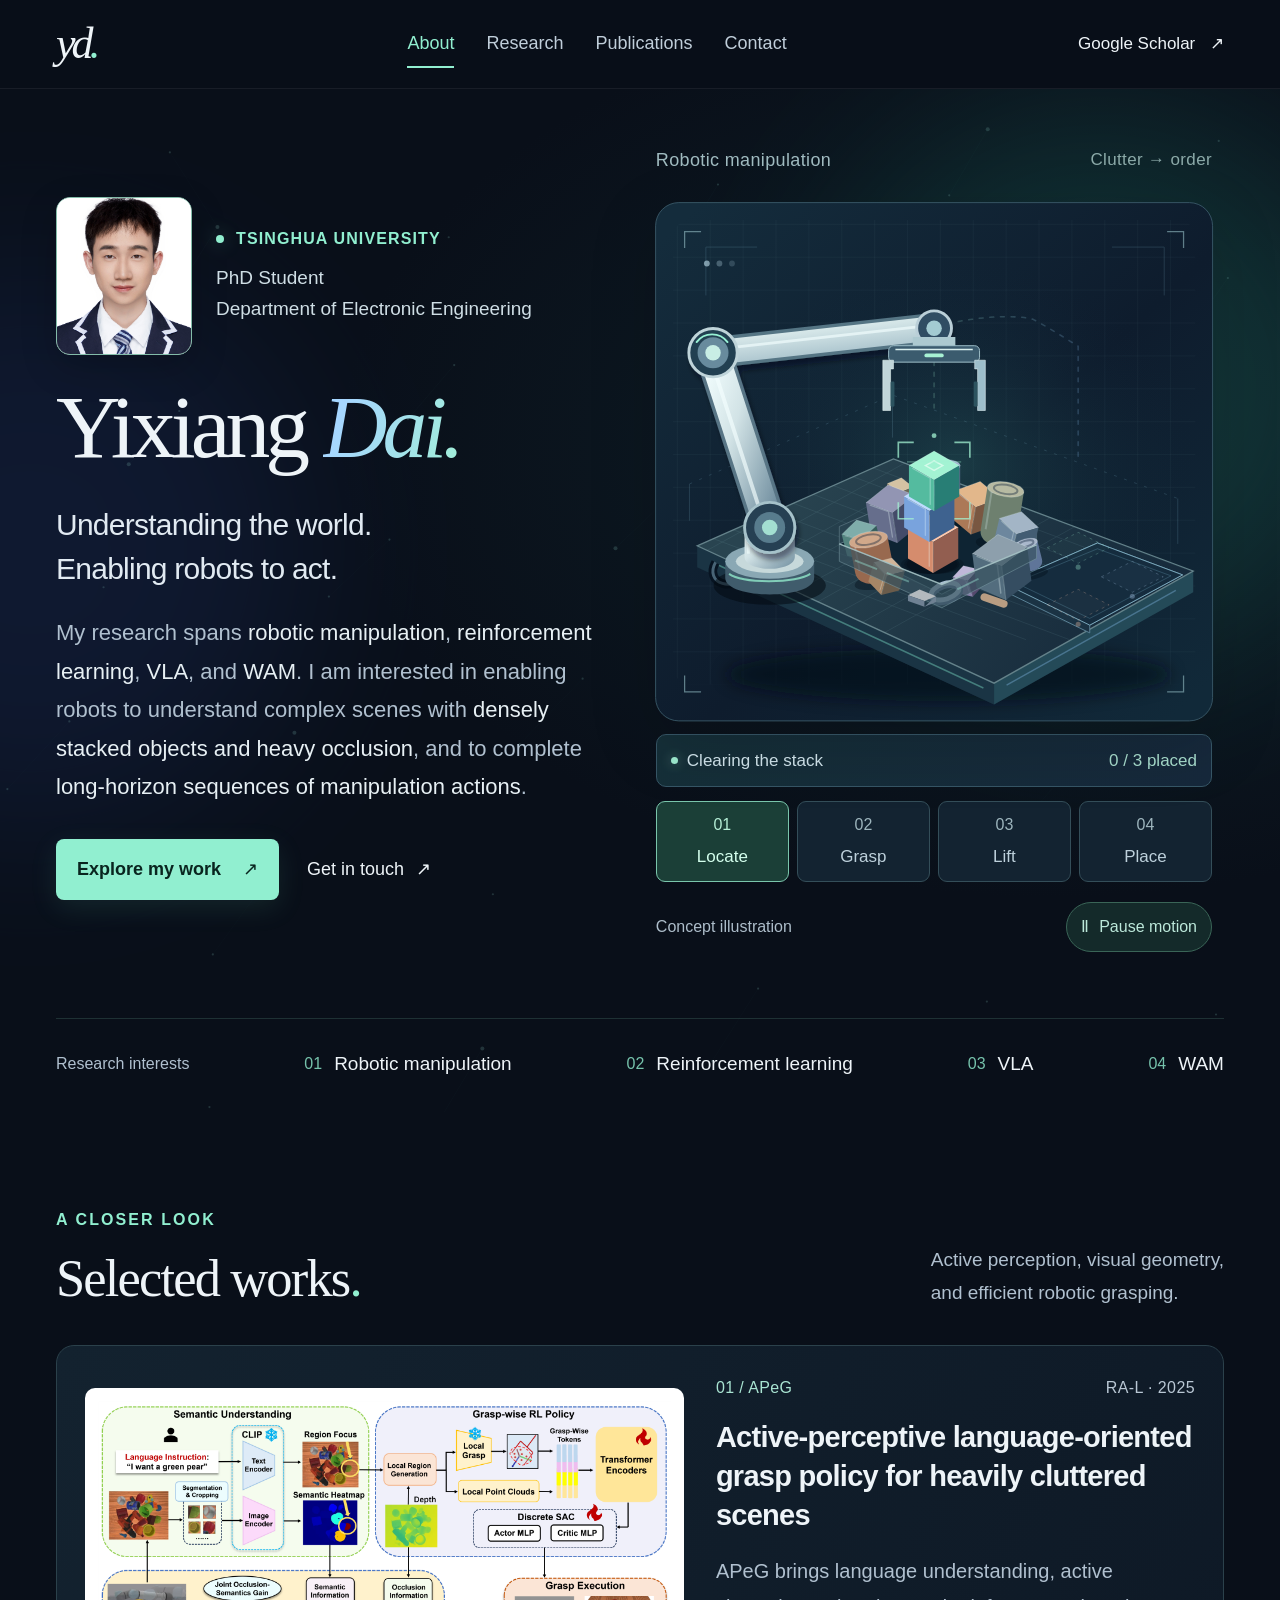
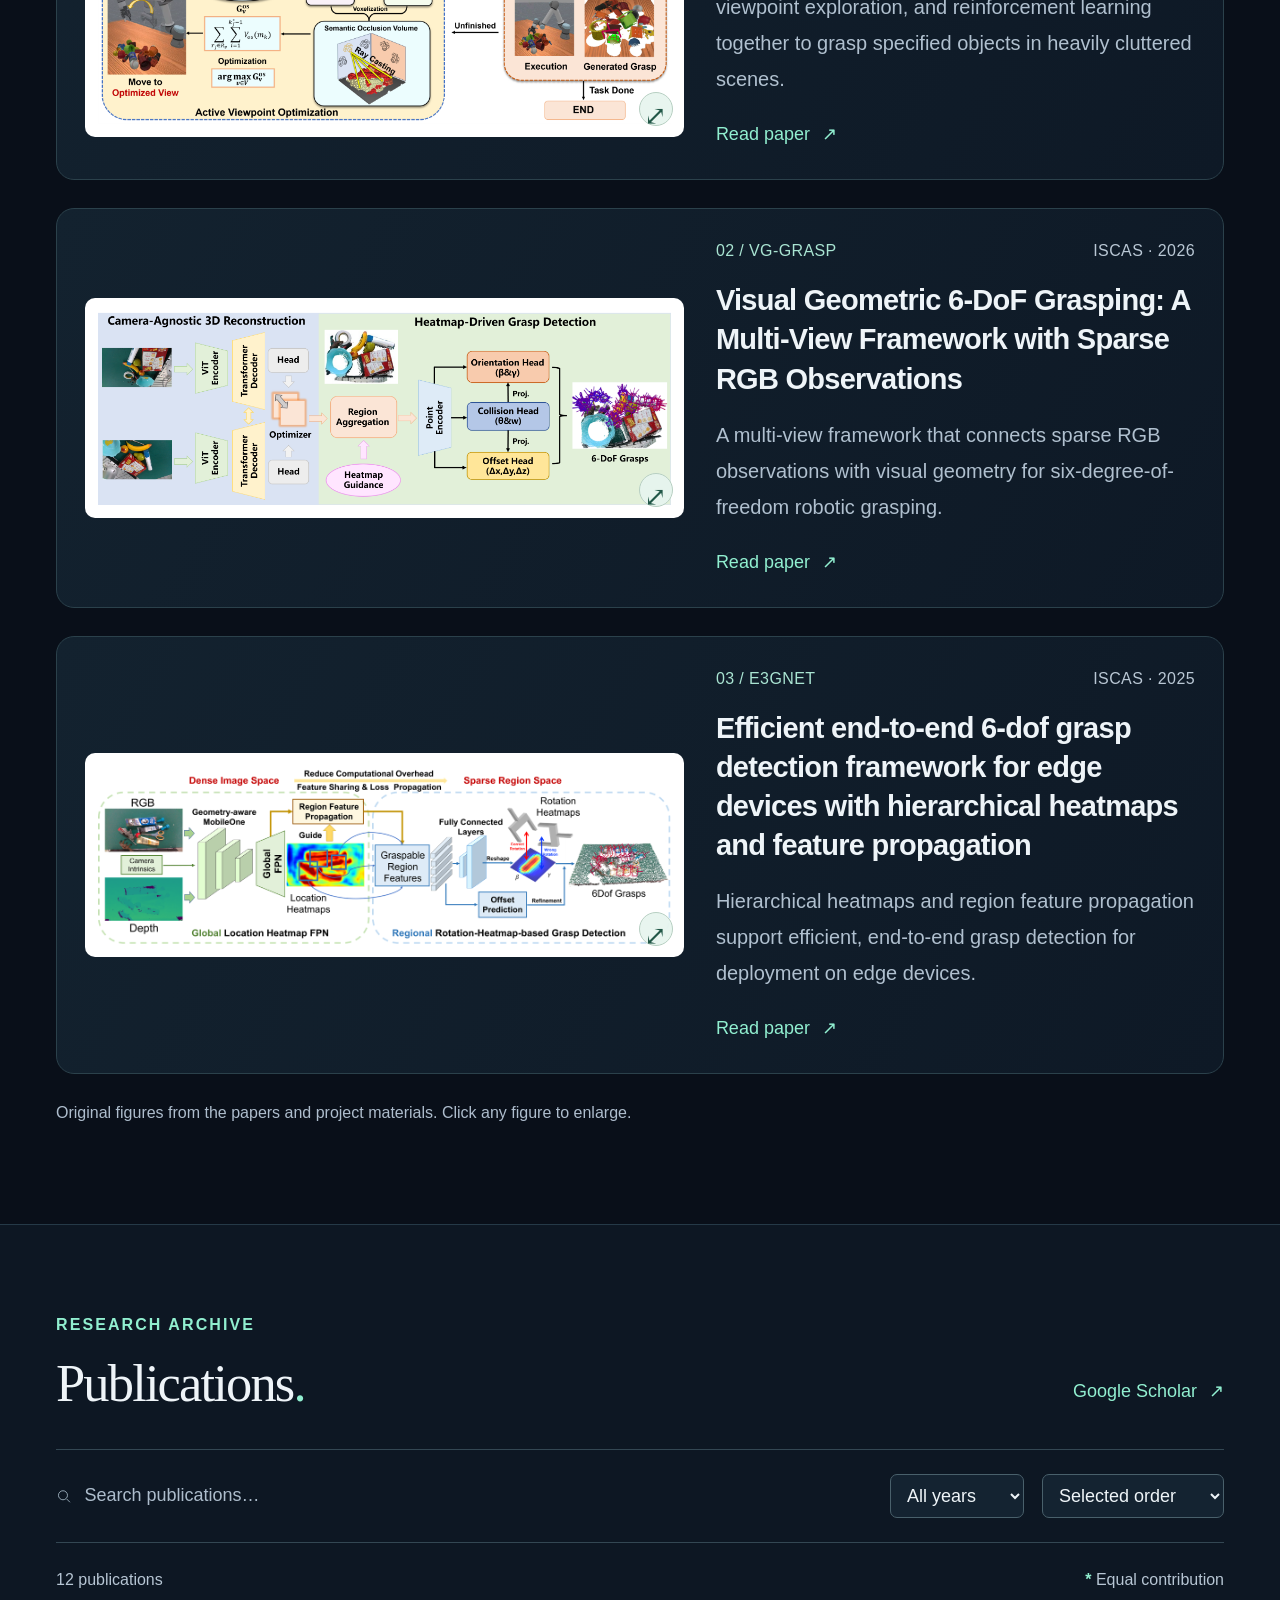
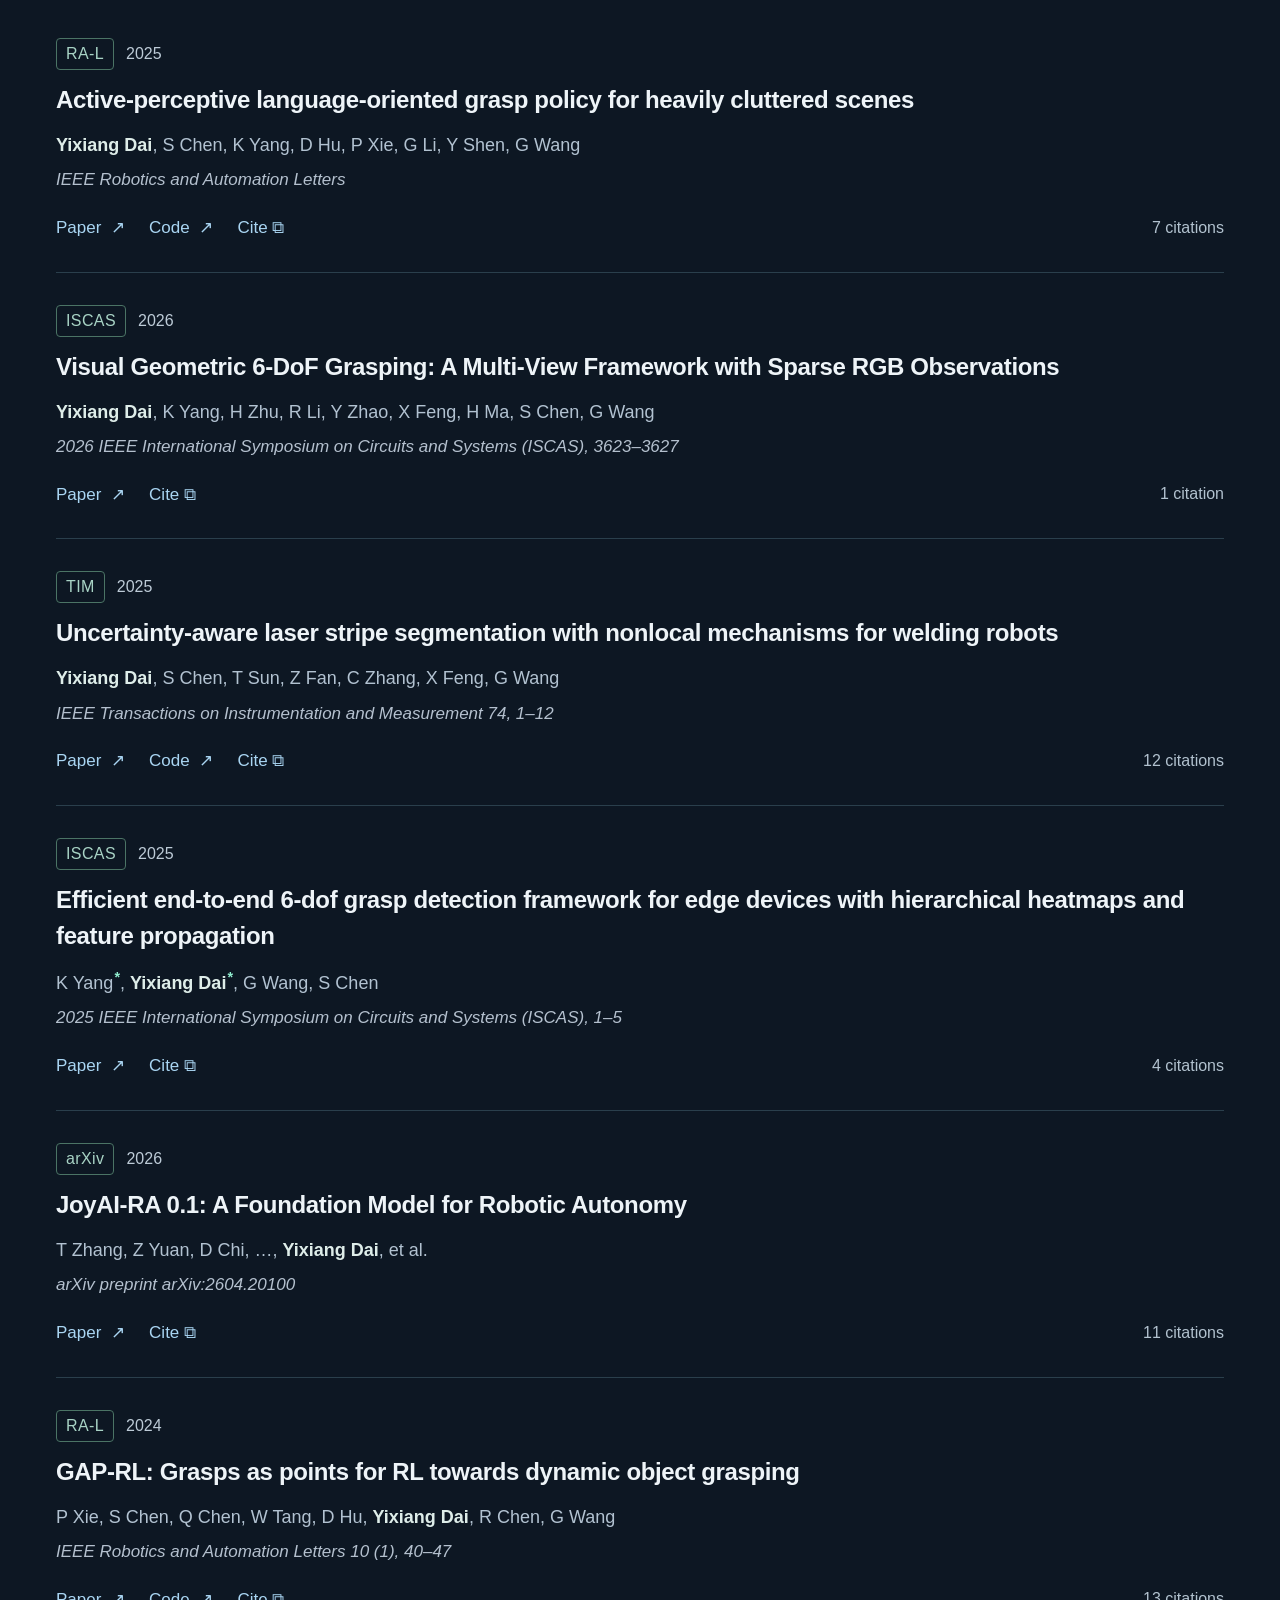
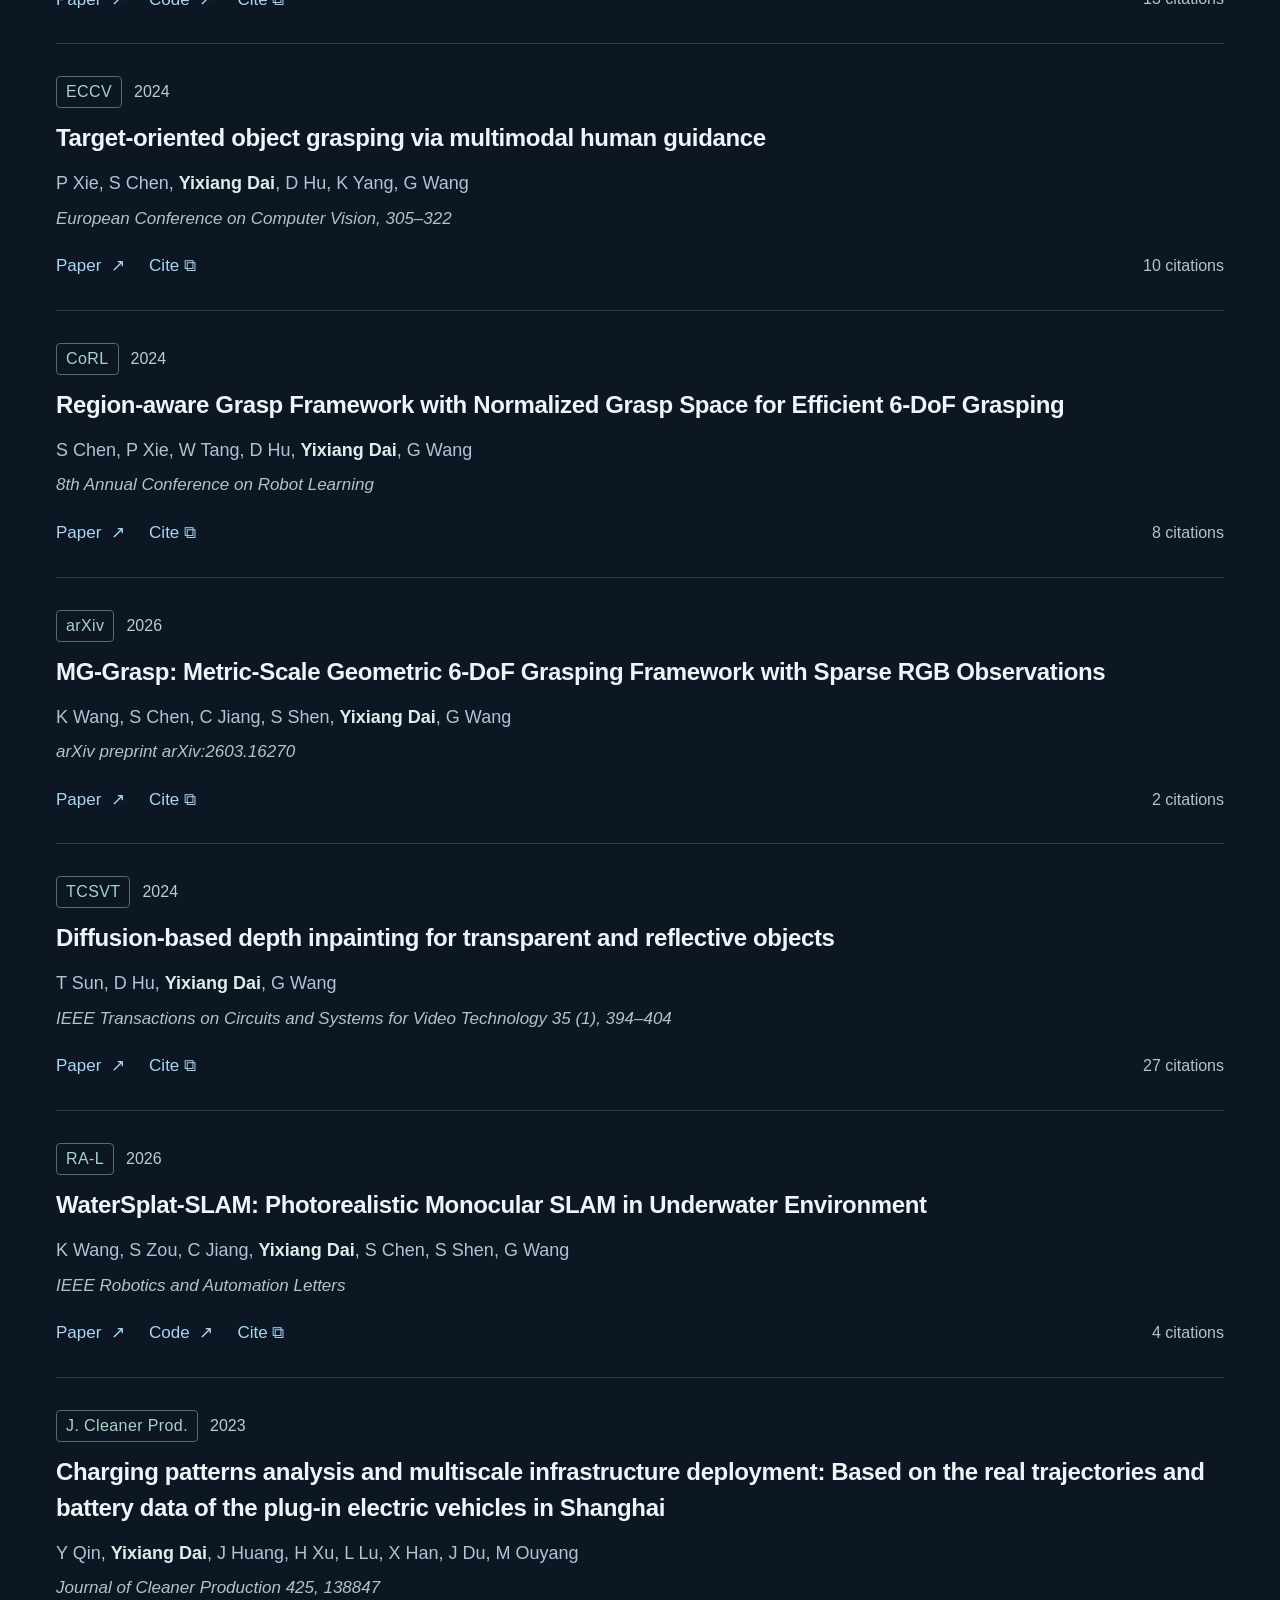
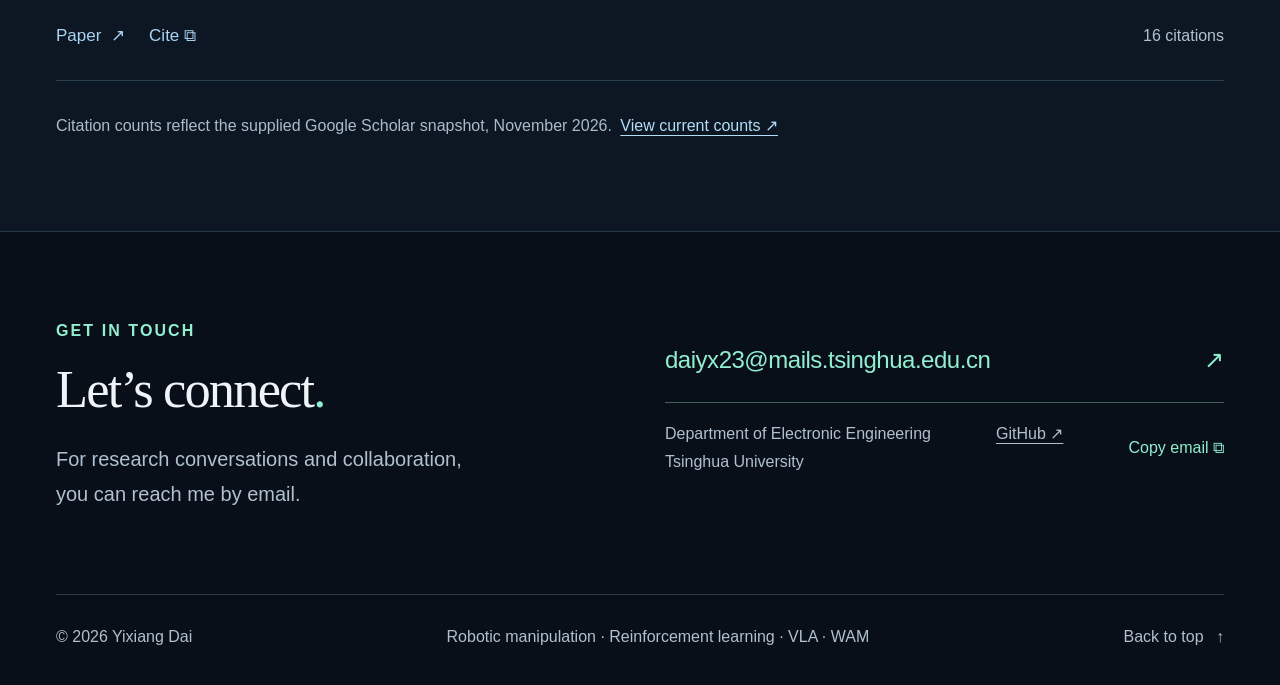
==== docs/index.html @ dc05dc8e "Animate cluttered stack sorting with continuous multi-object pick and place" ====
<!doctype html>
<html lang="en" data-motion="paused">
<head>
<meta charset="utf-8">
<meta name="viewport" content="width=device-width, initial-scale=1">
<meta name="theme-color" content="#090f19">
<title>Yixiang Dai | Tsinghua University | Academic Homepage</title>
<meta name="author" content="Yixiang Dai">
<meta name="robots" content="index,follow,max-image-preview:large">
<meta name="description" content="Yixiang Dai, PhD student in the Department of Electronic Engineering at Tsinghua University. Research in robotic manipulation, reinforcement learning, VLA, and WAM.">
<link rel="canonical" href="https://ryan-dai01.github.io/">
<meta property="og:type" content="website">
<meta property="og:site_name" content="Yixiang Dai">
<meta property="og:title" content="Yixiang Dai — Tsinghua University">
<meta property="og:description" content="Robotic manipulation, reinforcement learning, VLA, and WAM for long-horizon manipulation in cluttered and occluded scenes.">
<meta property="og:url" content="https://ryan-dai01.github.io/">
<meta name="twitter:card" content="summary">
<link rel="icon" href="assets/favicon.svg" type="image/svg+xml">
<link rel="stylesheet" href="styles.css?v=6387955aae05">
<script src="main.js?v=b04df293366e" defer></script>
<script type="application/ld+json">{"@context":"https://schema.org","@graph":[{"@type":"WebSite","@id":"https://ryan-dai01.github.io/#website","url":"https://ryan-dai01.github.io/","name":"Yixiang Dai","alternateName":"Yixiang Dai — Tsinghua University","inLanguage":"en","publisher":{"@id":"https://ryan-dai01.github.io/#person"}},{"@type":"ProfilePage","@id":"https://ryan-dai01.github.io/#profile","url":"https://ryan-dai01.github.io/","name":"Yixiang Dai | Tsinghua University | Academic Homepage","isPartOf":{"@id":"https://ryan-dai01.github.io/#website"},"mainEntity":{"@id":"https://ryan-dai01.github.io/#person"},"inLanguage":"en"},{"@type":"Person","@id":"https://ryan-dai01.github.io/#person","name":"Yixiang Dai","url":"https://ryan-dai01.github.io/","mainEntityOfPage":{"@id":"https://ryan-dai01.github.io/#profile"},"jobTitle":"PhD Student","image":"https://ryan-dai01.github.io/assets/yixiang-dai.jpg","affiliation":{"@type":"Organization","name":"Department of Electronic Engineering","parentOrganization":{"@type":"CollegeOrUniversity","name":"Tsinghua University"}},"email":"mailto:daiyx23@mails.tsinghua.edu.cn","sameAs":["https://scholar.google.com/citations?user=QMw7WTEAAAAJ&hl=en","https://github.com/Ryan-DAI01"],"knowsAbout":["Robotic manipulation","Reinforcement learning","VLA","WAM","Long-horizon manipulation","Cluttered and occluded scenes"]}]}</script>
</head>
<body>
<a class="skip-link" href="#main">Skip to content</a>
<header class="site-header">
  <div class="header-inner wrap">
    <a class="wordmark" href="#about" aria-label="Yixiang Dai, home">yd<span>.</span></a>
    <nav aria-label="Main navigation">
      <a href="#about">About</a>
      <a href="#research">Research</a>
      <a href="#publications">Publications</a>
      <a href="#contact">Contact</a>
    </nav>
    <a class="header-scholar" href="https://scholar.google.com/citations?user=QMw7WTEAAAAJ&amp;hl=en" target="_blank" rel="noopener noreferrer">Google Scholar <span aria-hidden="true">↗</span></a>
  </div>
  <div class="scroll-progress" aria-hidden="true"></div>
</header>
<main id="main">
<div class="hero-shell">
  <canvas id="ambient-network" aria-hidden="true"></canvas>
  <div class="ambient-glow glow-one" aria-hidden="true"></div>
  <div class="ambient-glow glow-two" aria-hidden="true"></div>
  <section id="about" class="hero wrap" aria-labelledby="name">
    <div class="hero-copy">
      <div class="identity-row">
        <div class="portrait"><img src="assets/yixiang-dai.jpg" alt="Portrait of Yixiang Dai" width="3516" height="3516" fetchpriority="high"></div>
        <div class="identity-details">
          <p class="eyebrow"><span class="university-mark" aria-hidden="true">⌁</span> Tsinghua University</p>
          <p class="profile-role">PhD Student<br>Department of Electronic Engineering</p>
        </div>
      </div>
      <h1 id="name">Yixiang <em>Dai.</em></h1>
      <p class="hero-statement">Understanding the world.<br>Enabling robots to act.</p>
      <p class="bio">My research spans <strong>robotic manipulation</strong>, <strong>reinforcement learning</strong>, <strong>VLA</strong>, and <strong>WAM</strong>. I am interested in enabling robots to understand complex scenes with <strong>densely stacked objects and heavy occlusion</strong>, and to complete <strong>long-horizon sequences of manipulation actions</strong>.</p>
      <div class="hero-actions">
        <a class="button primary" href="#publications">Explore my work <span aria-hidden="true">↗</span></a>
        <a class="text-link" href="mailto:daiyx23@mails.tsinghua.edu.cn">Get in touch <span aria-hidden="true">↗</span></a>
      </div>
    </div>
    <figure class="hero-visual">
      <div class="visual-heading"><span>Robotic manipulation</span><span class="figure-index">Clutter → order</span></div>
      <div class="hero-art"><svg xmlns="http://www.w3.org/2000/svg" id="grasp-scene" viewBox="0 0 600 560" fill="none" role="img" aria-labelledby="hero-art-title hero-art-description" data-phase="approach" data-holding="false">
<title id="hero-art-title">Robotic manipulation in a cluttered, stacked scene</title>
<desc id="hero-art-description">A robot sorts three colored blocks from a stack surrounded by boxes, cylinders, and scattered parts. It identifies the top object, closes its fingers, lifts above the clutter, and releases the object into a separate tray. Objects stay where they are placed. The return sequence rebuilds the stack for a seamless loop. Concept illustration.</desc>
<defs>
 <linearGradient id="bench-bg" x1="50" y1="20" x2="540" y2="550" gradientUnits="userSpaceOnUse"><stop stop-color="#142c3c"/><stop offset=".55" stop-color="#0e1c2d"/><stop offset="1" stop-color="#112939"/></linearGradient>
 <radialGradient id="bench-halo"><stop stop-color="#4cb7a4" stop-opacity=".2"/><stop offset="1" stop-color="#0c2238" stop-opacity="0"/></radialGradient>
 <linearGradient id="bench-top" x1="160" y1="280" x2="480" y2="490" gradientUnits="userSpaceOnUse"><stop stop-color="#294450"/><stop offset="1" stop-color="#172b3c"/></linearGradient>
 <linearGradient id="arm-metal" x1="0" y1="0" x2="1" y2="1"><stop stop-color="#f0fcfc"/><stop offset=".4" stop-color="#d2e3e6"/><stop offset="1" stop-color="#708e9f"/></linearGradient>
 <linearGradient id="arm-metal-light" x1="0" y1="0" x2="1" y2="1"><stop stop-color="#ebf8f6"/><stop offset="1" stop-color="#9cb8c4"/></linearGradient>
 <linearGradient id="planned-route"><stop stop-color="#a3f3d3"/><stop offset="1" stop-color="#94caff"/></linearGradient>
 <filter id="bench-shadow" x="-50%" y="-100%" width="200%" height="300%"><feGaussianBlur stdDeviation="8"/></filter>
 <filter id="arm-shadow" x="-50%" y="-50%" width="200%" height="200%"><feDropShadow dx="3" dy="6" stdDeviation="3" flood-color="#020713" flood-opacity=".45"/></filter>
 <filter id="scene-glow" x="-100%" y="-100%" width="300%" height="300%"><feGaussianBlur stdDeviation="3"/></filter>
 <pattern id="workshop-grid" width="34" height="34" patternUnits="userSpaceOnUse"><path d="M34 0H0V34" stroke="#9ac9d5" stroke-opacity=".08"/></pattern>
 <clipPath id="worktop-clip"><path d="M55 367 258 277 568 393 362 509Z"/></clipPath>
 <path id="upper-arm-path" d="M130 348 101 160"/>
 <path id="forearm-path" d="M101 160 300 142"/>
</defs>
<rect x="12" y="12" width="576" height="536" rx="24" fill="url(#bench-bg)" stroke="#375665"/>
<rect x="30" y="30" width="540" height="480" rx="18" fill="url(#workshop-grid)"/>
<ellipse cx="324" cy="284" rx="250" ry="218" fill="url(#bench-halo)"/>
<g stroke="#6e9eb4" opacity=".23"><path d="M47 303 257 211 552 318" stroke-dasharray="3 8"/><path d="M257 211v44M47 303v38M552 318v47"/><path d="M64 108V58h53M484 58h54v50"/></g>
<g fill="#b4d4e2" opacity=".65"><circle cx="65" cy="75" r="3"/><circle cx="78" cy="75" r="3" opacity=".5"/><circle cx="91" cy="75" r="3" opacity=".3"/></g>
<!-- Perspective workbench and a separate receiving tray. -->
<ellipse cx="315" cy="500" rx="230" ry="28" fill="#020913" opacity=".6" filter="url(#bench-shadow)"/>
<path d="M55 367 362 482 568 393v22L362 531 55 389Z" fill="#122534"/>
<path d="M55 367 362 509v22L55 389Z" fill="#1a3444"/>
<path d="M362 509 568 393v22L362 531Z" fill="#244a58"/>
<path d="M55 367 258 277 568 393 362 509Z" fill="url(#bench-top)" stroke="#64828a" stroke-width="1.3"/>
<g clip-path="url(#worktop-clip)" stroke="#a4d4da" stroke-width=".7" opacity=".13">
 <path d="M-140 280l490 184"/><path d="M-95 280l490 184"/><path d="M-50 280l490 184"/><path d="M-5 280l490 184"/><path d="M40 280l490 184"/><path d="M85 280l490 184"/><path d="M130 280l490 184"/><path d="M175 280l490 184"/><path d="M220 280l490 184"/><path d="M265 280l490 184"/><path d="M310 280l490 184"/><path d="M355 280l490 184"/>
 <path d="M80 270  -360 515"/><path d="M122 270  -318 515"/><path d="M164 270  -276 515"/><path d="M206 270  -234 515"/><path d="M248 270  -192 515"/><path d="M290 270  -150 515"/><path d="M332 270  -108 515"/><path d="M374 270  -66 515"/><path d="M416 270  -24 515"/><path d="M458 270  18 515"/><path d="M500 270  60 515"/><path d="M542 270  102 515"/><path d="M584 270  144 515"/>
</g>
<path d="m75 386 276 128" stroke="#82ebcf" stroke-width="1.5" opacity=".4"/>
<path d="m375 511 175-98" stroke="#7fb4e1" stroke-width="1.5" opacity=".4"/>
<!-- Low-sided bin makes the depth and partial occlusion of the pile visible. -->
<path d="m202 365 96-42 108 43-98 51Z" fill="#0e2433" stroke="#52767d"/>
<path d="M202 365v-18l96-42 108 43v18l-108-43Z" fill="#294350" stroke="#6a8590" stroke-opacity=".6"/>
<path d="m210 357 88-39 98 38" stroke="#a6e7db" stroke-opacity=".4"/>
<path d="M373 406 469 364 557 397 461 449v8l-88-43Z" fill="#1b3344" stroke="#5c8398"/>
<path d="m373 406 96-42 88 33-96 52Z" fill="#152c3e" stroke="#7ca9bd"/>
<path d="m384 405 85-35 76 28-84 44Z" stroke="#7dbad4" stroke-opacity=".25"/>
<g id="slot-mint" class="placement-slot"><path d="m417 369 32-16 32 16-32 16Z" fill="#a3f3d3" fill-opacity=".045" stroke="#a3f3d3" stroke-opacity=".4" stroke-dasharray="3 4"/><circle cx="449" cy="389" r="2.6" fill="#a3f3d3" opacity=".55"/></g>
<g id="slot-blue" class="placement-slot"><path d="m473 399 32-16 32 16-32 16Z" fill="#bddbff" fill-opacity=".045" stroke="#bddbff" stroke-opacity=".4" stroke-dasharray="3 4"/><circle cx="505" cy="419" r="2.6" fill="#bddbff" opacity=".55"/></g>
<g id="slot-coral" class="placement-slot"><path d="m417 428 32-16 32 16-32 16Z" fill="#ffc9ad" fill-opacity=".045" stroke="#ffc9ad" stroke-opacity=".4" stroke-dasharray="3 4"/><circle cx="449" cy="448" r="2.6" fill="#ffc9ad" opacity=".55"/></g>
<g id="object-shadows"><ellipse id="shadow-mint" cx="300" cy="386" rx="27" ry="10" fill="#020a13" opacity=".3"/>
<ellipse id="shadow-blue" cx="295" cy="386" rx="27" ry="10" fill="#020a13" opacity=".3"/>
<ellipse id="shadow-coral" cx="299" cy="386" rx="27" ry="10" fill="#020a13" opacity=".3"/></g>
<ellipse id="placement-ripple" cx="449" cy="374" rx="29" ry="12" stroke="#b9f6dd" stroke-width="2" opacity="0"/>
<!-- Robot base and cabling. -->
<path d="M116 391C91 419 62 405 74 384" stroke="#071422" stroke-width="9"/><path d="M116 391C91 419 62 405 74 384" stroke="#486476" stroke-width="3"/>
<ellipse cx="130" cy="408" rx="58" ry="20" fill="#020a12" opacity=".55"/>
<path d="M84 383v17c0 23 92 23 92 0v-17Z" fill="#405c6c"/>
<ellipse cx="130" cy="383" rx="46" ry="18" fill="#8aa8b4"/>
<ellipse cx="130" cy="383" rx="35" ry="12" fill="#c7d9db"/>
<path d="M104 347v31c0 17 52 17 52 0v-31Z" fill="url(#arm-metal)"/>
<ellipse cx="130" cy="347" rx="26" ry="12" fill="#dfece9"/>
<path d="M108 358v17" stroke="#f1ffff" stroke-width="3" opacity=".7"/>
<path d="M88 396c14 10 68 10 84 0" stroke="#92eacb" stroke-width="2" opacity=".8"/>
<!-- Objects are depth sorted; a held object rises above its occluders. -->
<g id="scene-objects">
<g id="clutter-box-0" data-depth="366" transform="translate(257 333) rotate(-9) scale(0.98)"><path d="m-26-15 26-15 26 15-26 15Z" fill="#9295b3" stroke="#eefcff" stroke-opacity=".3" stroke-width=".7"/><path d="m-26-15 26 15v32l-26-15Z" fill="#666e8c"/><path d="M0 0 26-15v32L0 32Z" fill="#444b69"/><path d="M-22-12-4-2V25" stroke="#efffff" stroke-opacity=".3" stroke-width="1.4" stroke-linecap="round"/><path d="M0 0v32" stroke="#e1f5f3" stroke-opacity=".25"/></g>
<g id="clutter-box-1" data-depth="361" transform="translate(343 327) rotate(10) scale(0.9)"><path d="m-26-15 26-15 26 15-26 15Z" fill="#e2b78b" stroke="#eefcff" stroke-opacity=".3" stroke-width=".7"/><path d="m-26-15 26 15v32l-26-15Z" fill="#ac7957"/><path d="M0 0 26-15v32L0 32Z" fill="#795741"/><path d="M-22-12-4-2V25" stroke="#efffff" stroke-opacity=".3" stroke-width="1.4" stroke-linecap="round"/><path d="M0 0v32" stroke="#e1f5f3" stroke-opacity=".25"/></g>
<g id="clutter-box-2" data-depth="381" transform="translate(385 355) rotate(13) scale(0.8)"><path d="m-26-15 26-15 26 15-26 15Z" fill="#a3b5c6" stroke="#eefcff" stroke-opacity=".3" stroke-width=".7"/><path d="m-26-15 26 15v32l-26-15Z" fill="#6d879e"/><path d="M0 0 26-15v32L0 32Z" fill="#435d73"/><path d="M-22-12-4-2V25" stroke="#efffff" stroke-opacity=".3" stroke-width="1.4" stroke-linecap="round"/><path d="M0 0v32" stroke="#e1f5f3" stroke-opacity=".25"/></g>
<g id="clutter-box-3" data-depth="385" transform="translate(225 361) rotate(-14) scale(0.71)"><path d="m-26-15 26-15 26 15-26 15Z" fill="#7fadaa" stroke="#eefcff" stroke-opacity=".3" stroke-width=".7"/><path d="m-26-15 26 15v32l-26-15Z" fill="#53847f"/><path d="M0 0 26-15v32L0 32Z" fill="#355d5b"/><path d="M-22-12-4-2V25" stroke="#efffff" stroke-opacity=".3" stroke-width="1.4" stroke-linecap="round"/><path d="M0 0v32" stroke="#e1f5f3" stroke-opacity=".25"/></g>
<g id="clutter-box-4" data-depth="423" transform="translate(370 388) rotate(-7) scale(1.1)"><path d="m-26-15 26-15 26 15-26 15Z" fill="#8d9fac" stroke="#eefcff" stroke-opacity=".3" stroke-width=".7"/><path d="m-26-15 26 15v32l-26-15Z" fill="#536d7e"/><path d="M0 0 26-15v32L0 32Z" fill="#354d61"/><path d="M-22-12-4-2V25" stroke="#efffff" stroke-opacity=".3" stroke-width="1.4" stroke-linecap="round"/><path d="M0 0v32" stroke="#e1f5f3" stroke-opacity=".25"/></g>
<g id="clutter-box-5" data-depth="420" transform="translate(251 398) rotate(16) scale(0.64)"><path d="m-26-15 26-15 26 15-26 15Z" fill="#d1b599" stroke="#eefcff" stroke-opacity=".3" stroke-width=".7"/><path d="m-26-15 26 15v32l-26-15Z" fill="#a68666"/><path d="M0 0 26-15v32L0 32Z" fill="#6a5c4b"/><path d="M-22-12-4-2V25" stroke="#efffff" stroke-opacity=".3" stroke-width="1.4" stroke-linecap="round"/><path d="M0 0v32" stroke="#e1f5f3" stroke-opacity=".25"/></g>
<g id="clutter-box-6" data-depth="422" transform="translate(335 403) rotate(-17) scale(0.54)"><path d="m-26-15 26-15 26 15-26 15Z" fill="#c0b8d9" stroke="#eefcff" stroke-opacity=".3" stroke-width=".7"/><path d="m-26-15 26 15v32l-26-15Z" fill="#867ca7"/><path d="M0 0 26-15v32L0 32Z" fill="#55496e"/><path d="M-22-12-4-2V25" stroke="#efffff" stroke-opacity=".3" stroke-width="1.4" stroke-linecap="round"/><path d="M0 0v32" stroke="#e1f5f3" stroke-opacity=".25"/></g>
<g id="clutter-box-7" data-depth="344" transform="translate(264 312) rotate(8) scale(0.52)"><path d="m-26-15 26-15 26 15-26 15Z" fill="#d4c2a3" stroke="#eefcff" stroke-opacity=".3" stroke-width=".7"/><path d="m-26-15 26 15v32l-26-15Z" fill="#9c8a6c"/><path d="M0 0 26-15v32L0 32Z" fill="#6a6656"/><path d="M-22-12-4-2V25" stroke="#efffff" stroke-opacity=".3" stroke-width="1.4" stroke-linecap="round"/><path d="M0 0v32" stroke="#e1f5f3" stroke-opacity=".25"/></g>
<g id="clutter-can-back" data-depth="345" transform="translate(311 332) rotate(0)"><ellipse cy="13" rx="19" ry="6.4" fill="#030e18" opacity=".4"/><path d="M-16 -48v48c0 16 32 16 32 0v-48Z" fill="#576987"/><ellipse cy="-48" rx="16" ry="6.4" fill="#9faecc" stroke="#e4f3ff" stroke-opacity=".2"/><ellipse cy="-48" rx="10.4" ry="4" fill="none" stroke="#0d2139" stroke-opacity=".4" stroke-width="2"/><path d="M-11 -43v42" stroke="#eafcff" stroke-opacity=".23" stroke-width="2"/></g>
<g id="clutter-can-left" data-depth="408" transform="translate(238 391) rotate(-11)"><ellipse cy="13" rx="23" ry="8" fill="#030e18" opacity=".4"/><path d="M-20 -31v31c0 20 40 20 40 0v-31Z" fill="#98694f"/><ellipse cy="-31" rx="20" ry="8" fill="#d1a88a" stroke="#e4f3ff" stroke-opacity=".2"/><ellipse cy="-31" rx="13" ry="5" fill="none" stroke="#0d2139" stroke-opacity=".4" stroke-width="2"/><path d="M-15 -26v25" stroke="#eafcff" stroke-opacity=".23" stroke-width="2"/></g>
<g id="clutter-can-right" data-depth="366" transform="translate(367 353) rotate(9)"><ellipse cy="13" rx="22" ry="7.6000000000000005" fill="#030e18" opacity=".4"/><path d="M-19 -45v45c0 19 38 19 38 0v-45Z" fill="#6e806f"/><ellipse cy="-45" rx="19" ry="7.6000000000000005" fill="#b7baa2" stroke="#e4f3ff" stroke-opacity=".2"/><ellipse cy="-45" rx="12.35" ry="4.75" fill="none" stroke="#0d2139" stroke-opacity=".4" stroke-width="2"/><path d="M-14 -40v39" stroke="#eafcff" stroke-opacity=".23" stroke-width="2"/></g>
<g id="clutter-can-small" data-depth="396" transform="translate(400 384) rotate(-14)"><ellipse cy="13" rx="15" ry="4.800000000000001" fill="#030e18" opacity=".4"/><path d="M-12 -20v20c0 12 24 12 24 0v-20Z" fill="#5f7599"/><ellipse cy="-20" rx="12" ry="4.800000000000001" fill="#a9b7cb" stroke="#e4f3ff" stroke-opacity=".2"/><ellipse cy="-20" rx="7.800000000000001" ry="3" fill="none" stroke="#0d2139" stroke-opacity=".4" stroke-width="2"/><path d="M-7 -15v14" stroke="#eafcff" stroke-opacity=".23" stroke-width="2"/></g>
<g id="clutter-ring" data-depth="430" transform="translate(312 416) rotate(-18)"><ellipse rx="15" ry="8" stroke="#566e8a" stroke-width="7"/><ellipse cy="-2" rx="15" ry="8" stroke="#a9bfd1" stroke-width="5"/></g>
<g id="clutter-parts" data-depth="438"><path d="m273 418 17 6 12-5-17-7Z" fill="#b3b9bd"/><path d="m273 418v6l17 6v-6m0 6 12-5v-6" fill="#6f8193"/><path d="m352 420 20 7" stroke="#b99d82" stroke-width="8" stroke-linecap="round"/></g>
<g id="object-mint" class="movable-object" data-source-x="300" data-source-y="299" data-place-x="449" data-place-y="351" data-color="#a3f3d3" data-depth="399" transform="translate(300 299)"><path d="m-26-15 26-15 26 15-26 15Z" fill="#a3f3d3" stroke="#eefcff" stroke-opacity=".3" stroke-width=".7"/><path d="m-26-15 26 15v32l-26-15Z" fill="#54bb9f"/><path d="M0 0 26-15v32L0 32Z" fill="#287e75"/><path d="M-22-12-4-2V25" stroke="#efffff" stroke-opacity=".3" stroke-width="1.4" stroke-linecap="round"/><path d="M0 0v32" stroke="#e1f5f3" stroke-opacity=".25"/><path d="m-9-15 9-5 9 5-9 5Z" fill="none" stroke="#f0fff8" stroke-opacity=".65" stroke-width="1.5"/></g>
<g id="object-blue" class="movable-object" data-source-x="295" data-source-y="331" data-place-x="505" data-place-y="381" data-color="#bddbff" data-depth="398" transform="translate(295 331)"><path d="m-26-15 26-15 26 15-26 15Z" fill="#bddbff" stroke="#eefcff" stroke-opacity=".3" stroke-width=".7"/><path d="m-26-15 26 15v32l-26-15Z" fill="#79a3dd"/><path d="M0 0 26-15v32L0 32Z" fill="#3e628f"/><path d="M-22-12-4-2V25" stroke="#efffff" stroke-opacity=".3" stroke-width="1.4" stroke-linecap="round"/><path d="M0 0v32" stroke="#e1f5f3" stroke-opacity=".25"/><path d="m-9-15 9-5 9 5-9 5Z" fill="none" stroke="#f0fff8" stroke-opacity=".65" stroke-width="1.5"/></g>
<g id="object-coral" class="movable-object" data-source-x="299" data-source-y="363" data-place-x="449" data-place-y="410" data-color="#ffc9ad" data-depth="397" transform="translate(299 363)"><path d="m-26-15 26-15 26 15-26 15Z" fill="#ffc9ad" stroke="#eefcff" stroke-opacity=".3" stroke-width=".7"/><path d="m-26-15 26 15v32l-26-15Z" fill="#d58c6d"/><path d="M0 0 26-15v32L0 32Z" fill="#925e50"/><path d="M-22-12-4-2V25" stroke="#efffff" stroke-opacity=".3" stroke-width="1.4" stroke-linecap="round"/><path d="M0 0v32" stroke="#e1f5f3" stroke-opacity=".25"/><path d="m-9-15 9-5 9 5-9 5Z" fill="none" stroke="#f0fff8" stroke-opacity=".65" stroke-width="1.5"/></g>
<g id="bin-front" data-depth="435"><path d="m202 365 106 42 98-41v14l-98 51-106-48Z" fill="#37515f" fill-opacity=".68" stroke="#7a9aa2" stroke-opacity=".55"/><path d="m202 365 106 42 98-41" stroke="#acc9ca" stroke-opacity=".8" stroke-width="1.5"/><path d="m218 382 23 9m10 4 23 9m50 8 22-11" stroke="#93dbcd" stroke-opacity=".45" stroke-width="2"/></g>
</g>
<!-- Planning and target cues use the same clock as the physical motion. -->
<path id="transfer-path" d="M300 229V140H449V281" stroke="url(#planned-route)" stroke-width="1.6" stroke-dasharray="4 7" opacity=".35"/>
<g id="target-frame" transform="translate(300 299)" stroke="#b8ffe2" stroke-width="1.7">
 <path d="M-37-23v-16h16M21-39h16v16M37 23v17H21M-21 40h-16V23"/>
 <path id="target-scan" d="M-28 0H28" stroke-width="1" opacity=".8"/>
 <circle cx="0" cy="-46" r="2.5" fill="#b8ffe2" stroke="none"/>
</g>
<g id="robot-links" stroke-linecap="round" stroke-linejoin="round" filter="url(#arm-shadow)">
 <use href="#upper-arm-path" stroke="#587485" stroke-width="38"/>
 <use href="#upper-arm-path" stroke="url(#arm-metal)" stroke-width="31"/>
 <use href="#upper-arm-path" stroke="#f4ffff" stroke-opacity=".65" stroke-width="4" transform="translate(-5 -2)"/>
 <circle cx="130" cy="348" r="26" fill="#263f52" stroke="#a6c2ca" stroke-width="3"/>
 <circle cx="130" cy="348" r="16" fill="#597b8d"/>
 <circle cx="130" cy="348" r="8" fill="#a3dfd1"/>
 <use href="#forearm-path" stroke="#547484" stroke-width="32"/>
 <use href="#forearm-path" stroke="url(#arm-metal-light)" stroke-width="25"/>
 <use href="#forearm-path" stroke="#f3ffff" stroke-opacity=".65" stroke-width="3" transform="translate(-3 -3)"/>
 <g id="robot-elbow" transform="translate(101 160)"><circle r="25" fill="#233f51" stroke="#bfd4d9" stroke-width="3"/><circle r="16" fill="#678b9d"/><circle r="8" fill="#c8eee5"/><path d="M-17-11a20 20 0 0 1 32 0" stroke="#97f1d4" stroke-width="2"/></g>
</g>
<g id="robot-gripper" transform="translate(300 142)">
 <circle r="18" fill="#304d63" stroke="#bacfd8" stroke-width="3"/>
 <circle r="8" fill="#a3cbd2"/>
 <path d="M-22 9h44v16h-44Z" fill="#acc9d0"/>
 <rect x="-47" y="18" width="94" height="17" rx="5" fill="#3b5b6e" stroke="#a0c0cb"/>
 <path d="M-40 22h80" stroke="#d8eeed" stroke-width="1.6"/>
 <rect x="-10" y="26" width="20" height="4" rx="2" fill="#a7f1d3"/>
 <g id="left-jaw" transform="translate(-45 0)"><path d="M-8 33H3v9H0v43H-8Z" fill="#c1d5d9" stroke="#e5f4f3" stroke-width=".6"/><rect x="0" y="55" width="4" height="26" rx="1.3" fill="#2c535f"/></g>
 <g id="right-jaw" transform="translate(45 0)"><path d="M-3 33H8v52H0V42H-3Z" fill="#9dbecb" stroke="#e2f1f4" stroke-width=".6"/><rect x="-4" y="55" width="4" height="26" rx="1.3" fill="#2c535f"/></g>
</g>
<path d="M42 501v17h17m482 0h17v-17M42 59V42h17m482 0h17v17" stroke="#8ab2ba" stroke-width="1.3" opacity=".65"/>
</svg>
</div>
      <div class="scene-status"><span class="scene-task" id="scene-task">Clearing the stack</span><span id="placed-count" data-count="0">0 / 3 placed</span></div>
      <ol class="grasp-steps" aria-label="Pick-and-place sequence">
        <li data-step="approach"><span>01</span> Locate</li>
        <li data-step="grasp"><span>02</span> Grasp</li>
        <li data-step="lift"><span>03</span> Lift</li>
        <li data-step="place"><span>04</span> Place</li>
      </ol>
      <figcaption><span>Concept illustration</span><button type="button" class="motion-toggle" id="motion-toggle" aria-pressed="false" hidden><span class="motion-icon" aria-hidden="true">Ⅱ</span><span class="motion-label">Pause motion</span></button></figcaption>
    </figure>
  </section>
  <div class="interests wrap" aria-label="Research interests">
    <span class="interests-label">Research interests</span>
    <span><i aria-hidden="true">01</i> Robotic manipulation</span>
    <span><i aria-hidden="true">02</i> Reinforcement learning</span>
    <span><i aria-hidden="true">03</i> VLA</span>
    <span><i aria-hidden="true">04</i> WAM</span>
  </div>
</div>
  <section id="research" class="research-section wrap" aria-labelledby="research-title">
    <div class="section-heading">
      <div><p class="eyebrow section-kicker">A closer look</p><h2 id="research-title">Selected works<span>.</span></h2></div>
      <p class="section-note">Active perception, visual geometry,<br>and efficient robotic grasping.</p>
    </div>
    <div class="research-grid">
      <article class="research-card" data-work="apeg">
        <a class="research-image" href="assets/apeg-framework.png" target="_blank" rel="noopener noreferrer" data-figure="Active-perceptive language-oriented grasp policy for heavily cluttered scenes" data-caption="APeG framework — original figure from the authors’ project repository." aria-label="Enlarge figure: Active-perceptive language-oriented grasp policy for heavily cluttered scenes">
          <img src="assets/apeg-framework.png" alt="APeG framework: semantic understanding and active viewpoint optimization feed a grasp-wise reinforcement learning policy." width="1920" height="1084" loading="lazy">
          <span class="image-arrow" aria-hidden="true">⤢</span>
        </a>
        <div class="research-copy">
          <div class="research-meta"><span>01 / APeG</span><span>RA-L · 2025</span></div>
          <h3><a href="https://ieeexplore.ieee.org/document/11146494/" target="_blank" rel="noopener noreferrer">Active-perceptive language-oriented grasp policy for heavily cluttered scenes</a></h3>
          <p>APeG brings language understanding, active viewpoint exploration, and reinforcement learning together to grasp specified objects in heavily cluttered scenes.</p>
          <a class="text-link research-link" href="https://ieeexplore.ieee.org/document/11146494/" target="_blank" rel="noopener noreferrer">Read paper <span aria-hidden="true">↗</span></a>
        </div>
      </article>
      <article class="research-card" data-work="visual-geometric">
        <a class="research-image" href="assets/visual-geometric-framework.png" target="_blank" rel="noopener noreferrer" data-figure="Visual Geometric 6-DoF Grasping: A Multi-View Framework with Sparse RGB Observations" data-caption="Visual Geometric 6-DoF Grasping — original framework figure supplied by Yixiang Dai." aria-label="Enlarge figure: Visual Geometric 6-DoF Grasping">
          <img src="assets/visual-geometric-framework.png" alt="Camera-agnostic 3D reconstruction from multiple RGB views, followed by heatmap-driven 6-DoF grasp detection." width="4372" height="1477" loading="lazy">
          <span class="image-arrow" aria-hidden="true">⤢</span>
        </a>
        <div class="research-copy">
          <div class="research-meta"><span>02 / VG-GRASP</span><span>ISCAS · 2026</span></div>
          <h3><a href="https://doi.org/10.1109/ISCAS66217.2026.11562096" target="_blank" rel="noopener noreferrer">Visual Geometric 6-DoF Grasping: A Multi-View Framework with Sparse RGB Observations</a></h3>
          <p>A multi-view framework that connects sparse RGB observations with visual geometry for six-degree-of-freedom robotic grasping.</p>
          <a class="text-link research-link" href="https://doi.org/10.1109/ISCAS66217.2026.11562096" target="_blank" rel="noopener noreferrer">Read paper <span aria-hidden="true">↗</span></a>
        </div>
      </article>
      <article class="research-card" data-work="edge-grasp">
        <a class="research-image" href="assets/edge-grasp-framework.png" target="_blank" rel="noopener noreferrer" data-figure="Efficient end-to-end 6-dof grasp detection framework for edge devices with hierarchical heatmaps and feature propagation" data-caption="E3GNet framework — Figure 1 of the paper." aria-label="Enlarge figure: Efficient end-to-end 6-dof grasp detection framework for edge devices with hierarchical heatmaps and feature propagation">
          <img src="assets/edge-grasp-framework.png" alt="E3GNet framework showing hierarchical heatmaps, region feature propagation, and grasp generation." width="2560" height="799" loading="lazy">
          <span class="image-arrow" aria-hidden="true">⤢</span>
        </a>
        <div class="research-copy">
          <div class="research-meta"><span>03 / E3GNET</span><span>ISCAS · 2025</span></div>
          <h3><a href="https://arxiv.org/abs/2410.22980" target="_blank" rel="noopener noreferrer">Efficient end-to-end 6-dof grasp detection framework for edge devices with hierarchical heatmaps and feature propagation</a></h3>
          <p>Hierarchical heatmaps and region feature propagation support efficient, end-to-end grasp detection for deployment on edge devices.</p>
          <a class="text-link research-link" href="https://arxiv.org/abs/2410.22980" target="_blank" rel="noopener noreferrer">Read paper <span aria-hidden="true">↗</span></a>
        </div>
      </article>
    </div>
    <p class="illustration-note">Original figures from the papers and project materials. Click any figure to enlarge.</p>
  </section>
  <section id="publications" class="publications-section" aria-labelledby="publications-title">
    <div class="wrap">
      <div class="section-heading">
        <div><p class="eyebrow section-kicker">Research archive</p><h2 id="publications-title">Publications<span>.</span></h2></div>
        <a class="text-link scholar-link" href="https://scholar.google.com/citations?user=QMw7WTEAAAAJ&amp;hl=en" target="_blank" rel="noopener noreferrer">Google Scholar <span aria-hidden="true">↗</span></a>
      </div>
      <form id="filters" class="filters" role="search" hidden>
        <div class="filter-fields">
          <label class="search-field"><svg viewBox="0 0 20 20" width="17" height="17" fill="none" stroke="currentColor" aria-hidden="true"><circle cx="8.5" cy="8.5" r="5.5"/><path d="m13 13 4 4"/></svg><span class="sr-only">Search publications</span><input id="publication-search" type="search" placeholder="Search publications…" autocomplete="off"></label>
          <label class="year-field"><span class="sr-only">Publication year</span><select id="year-filter"><option value="all">All years</option><option>2026</option><option>2025</option><option>2024</option><option>2023</option></select></label>
          <label class="sort-field"><span class="sr-only">Publication order</span><select id="publication-sort"><option value="featured">Selected order</option><option value="recent">Newest first</option><option value="cited">Most cited</option></select></label>
        </div>
      </form>
      <p id="order-hint" class="order-hint" hidden></p>
      <div class="list-summary"><p id="result-count" role="status" aria-live="polite">12 publications</p><p><span class="equal-contribution">*</span> Equal contribution</p></div>
      <div id="publication-list"><div class="publication-group publication-group-flat"><div><article class="publication-row" data-id="apeg" aria-labelledby="title-apeg"><div class="publication-top"><span class="venue-tag">RA-L</span><span class="paper-year">2025</span></div><h4 id="title-apeg"><a href="https://ieeexplore.ieee.org/document/11146494/" target="_blank" rel="noopener noreferrer">Active-perceptive language-oriented grasp policy for heavily cluttered scenes</a></h4><p class="authors"><strong>Yixiang Dai</strong>, S Chen, K Yang, D Hu, P Xie, G Li, Y Shen, G Wang</p><p class="venue">IEEE Robotics and Automation Letters</p><div class="publication-bottom"><div class="paper-actions"><a href="https://ieeexplore.ieee.org/document/11146494/" target="_blank" rel="noopener noreferrer" aria-label="Read paper: Active-perceptive language-oriented grasp policy for heavily cluttered scenes">Paper <span aria-hidden="true">↗</span></a><a href="https://github.com/THU-VCLab/APeG" target="_blank" rel="noopener noreferrer" aria-label="Source code for Active-perceptive language-oriented grasp policy for heavily cluttered scenes">Code <span aria-hidden="true">↗</span></a><button type="button" class="cite-button" data-cite="apeg" aria-label="Cite: Active-perceptive language-oriented grasp policy for heavily cluttered scenes" hidden>Cite <span aria-hidden="true">⧉</span></button></div><span class="citation-count">7 citations</span></div></article><article class="publication-row" data-id="visual-geometric" aria-labelledby="title-visual-geometric"><div class="publication-top"><span class="venue-tag">ISCAS</span><span class="paper-year">2026</span></div><h4 id="title-visual-geometric"><a href="https://doi.org/10.1109/ISCAS66217.2026.11562096" target="_blank" rel="noopener noreferrer">Visual Geometric 6-DoF Grasping: A Multi-View Framework with Sparse RGB Observations</a></h4><p class="authors"><strong>Yixiang Dai</strong>, K Yang, H Zhu, R Li, Y Zhao, X Feng, H Ma, S Chen, G Wang</p><p class="venue">2026 IEEE International Symposium on Circuits and Systems (ISCAS), 3623–3627</p><div class="publication-bottom"><div class="paper-actions"><a href="https://doi.org/10.1109/ISCAS66217.2026.11562096" target="_blank" rel="noopener noreferrer" aria-label="Read paper: Visual Geometric 6-DoF Grasping: A Multi-View Framework with Sparse RGB Observations">Paper <span aria-hidden="true">↗</span></a><button type="button" class="cite-button" data-cite="visual-geometric" aria-label="Cite: Visual Geometric 6-DoF Grasping: A Multi-View Framework with Sparse RGB Observations" hidden>Cite <span aria-hidden="true">⧉</span></button></div><span class="citation-count">1 citation</span></div></article><article class="publication-row" data-id="laser-stripe" aria-labelledby="title-laser-stripe"><div class="publication-top"><span class="venue-tag">TIM</span><span class="paper-year">2025</span></div><h4 id="title-laser-stripe"><a href="https://ieeexplore.ieee.org/document/10909245" target="_blank" rel="noopener noreferrer">Uncertainty-aware laser stripe segmentation with nonlocal mechanisms for welding robots</a></h4><p class="authors"><strong>Yixiang Dai</strong>, S Chen, T Sun, Z Fan, C Zhang, X Feng, G Wang</p><p class="venue">IEEE Transactions on Instrumentation and Measurement 74, 1–12</p><div class="publication-bottom"><div class="paper-actions"><a href="https://ieeexplore.ieee.org/document/10909245" target="_blank" rel="noopener noreferrer" aria-label="Read paper: Uncertainty-aware laser stripe segmentation with nonlocal mechanisms for welding robots">Paper <span aria-hidden="true">↗</span></a><a href="https://github.com/Ryan-DAI01/UNLS-Net" target="_blank" rel="noopener noreferrer" aria-label="Source code for Uncertainty-aware laser stripe segmentation with nonlocal mechanisms for welding robots">Code <span aria-hidden="true">↗</span></a><button type="button" class="cite-button" data-cite="laser-stripe" aria-label="Cite: Uncertainty-aware laser stripe segmentation with nonlocal mechanisms for welding robots" hidden>Cite <span aria-hidden="true">⧉</span></button></div><span class="citation-count">12 citations</span></div></article><article class="publication-row" data-id="edge-grasp" aria-labelledby="title-edge-grasp"><div class="publication-top"><span class="venue-tag">ISCAS</span><span class="paper-year">2025</span></div><h4 id="title-edge-grasp"><a href="https://arxiv.org/abs/2410.22980" target="_blank" rel="noopener noreferrer">Efficient end-to-end 6-dof grasp detection framework for edge devices with hierarchical heatmaps and feature propagation</a></h4><p class="authors">K Yang<sup class="equal-contribution" aria-label="Equal contribution">*</sup>, <strong>Yixiang Dai</strong><sup class="equal-contribution" aria-label="Equal contribution">*</sup>, G Wang, S Chen</p><p class="venue">2025 IEEE International Symposium on Circuits and Systems (ISCAS), 1–5</p><div class="publication-bottom"><div class="paper-actions"><a href="https://arxiv.org/abs/2410.22980" target="_blank" rel="noopener noreferrer" aria-label="Read paper: Efficient end-to-end 6-dof grasp detection framework for edge devices with hierarchical heatmaps and feature propagation">Paper <span aria-hidden="true">↗</span></a><button type="button" class="cite-button" data-cite="edge-grasp" aria-label="Cite: Efficient end-to-end 6-dof grasp detection framework for edge devices with hierarchical heatmaps and feature propagation" hidden>Cite <span aria-hidden="true">⧉</span></button></div><span class="citation-count">4 citations</span></div></article><article class="publication-row" data-id="joyai" aria-labelledby="title-joyai"><div class="publication-top"><span class="venue-tag">arXiv</span><span class="paper-year">2026</span></div><h4 id="title-joyai"><a href="https://arxiv.org/abs/2604.20100" target="_blank" rel="noopener noreferrer">JoyAI-RA 0.1: A Foundation Model for Robotic Autonomy</a></h4><p class="authors">T Zhang, Z Yuan, D Chi, …, <strong>Yixiang Dai</strong>, et al.</p><p class="venue">arXiv preprint arXiv:2604.20100</p><div class="publication-bottom"><div class="paper-actions"><a href="https://arxiv.org/abs/2604.20100" target="_blank" rel="noopener noreferrer" aria-label="Read paper: JoyAI-RA 0.1: A Foundation Model for Robotic Autonomy">Paper <span aria-hidden="true">↗</span></a><button type="button" class="cite-button" data-cite="joyai" aria-label="Cite: JoyAI-RA 0.1: A Foundation Model for Robotic Autonomy" hidden>Cite <span aria-hidden="true">⧉</span></button></div><span class="citation-count">11 citations</span></div></article><article class="publication-row" data-id="gap-rl" aria-labelledby="title-gap-rl"><div class="publication-top"><span class="venue-tag">RA-L</span><span class="paper-year">2024</span></div><h4 id="title-gap-rl"><a href="https://arxiv.org/abs/2410.03509" target="_blank" rel="noopener noreferrer">GAP-RL: Grasps as points for RL towards dynamic object grasping</a></h4><p class="authors">P Xie, S Chen, Q Chen, W Tang, D Hu, <strong>Yixiang Dai</strong>, R Chen, G Wang</p><p class="venue">IEEE Robotics and Automation Letters 10 (1), 40–47</p><div class="publication-bottom"><div class="paper-actions"><a href="https://arxiv.org/abs/2410.03509" target="_blank" rel="noopener noreferrer" aria-label="Read paper: GAP-RL: Grasps as points for RL towards dynamic object grasping">Paper <span aria-hidden="true">↗</span></a><a href="https://github.com/THU-VCLab/GAP-RL" target="_blank" rel="noopener noreferrer" aria-label="Source code for GAP-RL: Grasps as points for RL towards dynamic object grasping">Code <span aria-hidden="true">↗</span></a><button type="button" class="cite-button" data-cite="gap-rl" aria-label="Cite: GAP-RL: Grasps as points for RL towards dynamic object grasping" hidden>Cite <span aria-hidden="true">⧉</span></button></div><span class="citation-count">13 citations</span></div></article><article class="publication-row" data-id="target-oriented" aria-labelledby="title-target-oriented"><div class="publication-top"><span class="venue-tag">ECCV</span><span class="paper-year">2024</span></div><h4 id="title-target-oriented"><a href="https://arxiv.org/abs/2408.11138" target="_blank" rel="noopener noreferrer">Target-oriented object grasping via multimodal human guidance</a></h4><p class="authors">P Xie, S Chen, <strong>Yixiang Dai</strong>, D Hu, K Yang, G Wang</p><p class="venue">European Conference on Computer Vision, 305–322</p><div class="publication-bottom"><div class="paper-actions"><a href="https://arxiv.org/abs/2408.11138" target="_blank" rel="noopener noreferrer" aria-label="Read paper: Target-oriented object grasping via multimodal human guidance">Paper <span aria-hidden="true">↗</span></a><button type="button" class="cite-button" data-cite="target-oriented" aria-label="Cite: Target-oriented object grasping via multimodal human guidance" hidden>Cite <span aria-hidden="true">⧉</span></button></div><span class="citation-count">10 citations</span></div></article><article class="publication-row" data-id="region-aware" aria-labelledby="title-region-aware"><div class="publication-top"><span class="venue-tag">CoRL</span><span class="paper-year">2024</span></div><h4 id="title-region-aware"><a href="https://arxiv.org/abs/2406.01767" target="_blank" rel="noopener noreferrer">Region-aware Grasp Framework with Normalized Grasp Space for Efficient 6-DoF Grasping</a></h4><p class="authors">S Chen, P Xie, W Tang, D Hu, <strong>Yixiang Dai</strong>, G Wang</p><p class="venue">8th Annual Conference on Robot Learning</p><div class="publication-bottom"><div class="paper-actions"><a href="https://arxiv.org/abs/2406.01767" target="_blank" rel="noopener noreferrer" aria-label="Read paper: Region-aware Grasp Framework with Normalized Grasp Space for Efficient 6-DoF Grasping">Paper <span aria-hidden="true">↗</span></a><button type="button" class="cite-button" data-cite="region-aware" aria-label="Cite: Region-aware Grasp Framework with Normalized Grasp Space for Efficient 6-DoF Grasping" hidden>Cite <span aria-hidden="true">⧉</span></button></div><span class="citation-count">8 citations</span></div></article><article class="publication-row" data-id="mg-grasp" aria-labelledby="title-mg-grasp"><div class="publication-top"><span class="venue-tag">arXiv</span><span class="paper-year">2026</span></div><h4 id="title-mg-grasp"><a href="https://arxiv.org/abs/2603.16270" target="_blank" rel="noopener noreferrer">MG-Grasp: Metric-Scale Geometric 6-DoF Grasping Framework with Sparse RGB Observations</a></h4><p class="authors">K Wang, S Chen, C Jiang, S Shen, <strong>Yixiang Dai</strong>, G Wang</p><p class="venue">arXiv preprint arXiv:2603.16270</p><div class="publication-bottom"><div class="paper-actions"><a href="https://arxiv.org/abs/2603.16270" target="_blank" rel="noopener noreferrer" aria-label="Read paper: MG-Grasp: Metric-Scale Geometric 6-DoF Grasping Framework with Sparse RGB Observations">Paper <span aria-hidden="true">↗</span></a><button type="button" class="cite-button" data-cite="mg-grasp" aria-label="Cite: MG-Grasp: Metric-Scale Geometric 6-DoF Grasping Framework with Sparse RGB Observations" hidden>Cite <span aria-hidden="true">⧉</span></button></div><span class="citation-count">2 citations</span></div></article><article class="publication-row" data-id="ditr" aria-labelledby="title-ditr"><div class="publication-top"><span class="venue-tag">TCSVT</span><span class="paper-year">2024</span></div><h4 id="title-ditr"><a href="https://arxiv.org/abs/2410.08567" target="_blank" rel="noopener noreferrer">Diffusion-based depth inpainting for transparent and reflective objects</a></h4><p class="authors">T Sun, D Hu, <strong>Yixiang Dai</strong>, G Wang</p><p class="venue">IEEE Transactions on Circuits and Systems for Video Technology 35 (1), 394–404</p><div class="publication-bottom"><div class="paper-actions"><a href="https://arxiv.org/abs/2410.08567" target="_blank" rel="noopener noreferrer" aria-label="Read paper: Diffusion-based depth inpainting for transparent and reflective objects">Paper <span aria-hidden="true">↗</span></a><button type="button" class="cite-button" data-cite="ditr" aria-label="Cite: Diffusion-based depth inpainting for transparent and reflective objects" hidden>Cite <span aria-hidden="true">⧉</span></button></div><span class="citation-count">27 citations</span></div></article><article class="publication-row" data-id="watersplat" aria-labelledby="title-watersplat"><div class="publication-top"><span class="venue-tag">RA-L</span><span class="paper-year">2026</span></div><h4 id="title-watersplat"><a href="https://arxiv.org/abs/2604.04642" target="_blank" rel="noopener noreferrer">WaterSplat-SLAM: Photorealistic Monocular SLAM in Underwater Environment</a></h4><p class="authors">K Wang, S Zou, C Jiang, <strong>Yixiang Dai</strong>, S Chen, S Shen, G Wang</p><p class="venue">IEEE Robotics and Automation Letters</p><div class="publication-bottom"><div class="paper-actions"><a href="https://arxiv.org/abs/2604.04642" target="_blank" rel="noopener noreferrer" aria-label="Read paper: WaterSplat-SLAM: Photorealistic Monocular SLAM in Underwater Environment">Paper <span aria-hidden="true">↗</span></a><a href="https://github.com/THU-VCLab/WaterSplat-SLAM" target="_blank" rel="noopener noreferrer" aria-label="Source code for WaterSplat-SLAM: Photorealistic Monocular SLAM in Underwater Environment">Code <span aria-hidden="true">↗</span></a><button type="button" class="cite-button" data-cite="watersplat" aria-label="Cite: WaterSplat-SLAM: Photorealistic Monocular SLAM in Underwater Environment" hidden>Cite <span aria-hidden="true">⧉</span></button></div><span class="citation-count">4 citations</span></div></article><article class="publication-row" data-id="charging" aria-labelledby="title-charging"><div class="publication-top"><span class="venue-tag">J. Cleaner Prod.</span><span class="paper-year">2023</span></div><h4 id="title-charging"><a href="https://doi.org/10.1016/j.jclepro.2023.138847" target="_blank" rel="noopener noreferrer">Charging patterns analysis and multiscale infrastructure deployment: Based on the real trajectories and battery data of the plug-in electric vehicles in Shanghai</a></h4><p class="authors">Y Qin, <strong>Yixiang Dai</strong>, J Huang, H Xu, L Lu, X Han, J Du, M Ouyang</p><p class="venue">Journal of Cleaner Production 425, 138847</p><div class="publication-bottom"><div class="paper-actions"><a href="https://doi.org/10.1016/j.jclepro.2023.138847" target="_blank" rel="noopener noreferrer" aria-label="Read paper: Charging patterns analysis and multiscale infrastructure deployment: Based on the real trajectories and battery data of the plug-in electric vehicles in Shanghai">Paper <span aria-hidden="true">↗</span></a><button type="button" class="cite-button" data-cite="charging" aria-label="Cite: Charging patterns analysis and multiscale infrastructure deployment: Based on the real trajectories and battery data of the plug-in electric vehicles in Shanghai" hidden>Cite <span aria-hidden="true">⧉</span></button></div><span class="citation-count">16 citations</span></div></article></div></div></div>
      <div id="empty-state" class="empty-state" hidden><h3>No matching publications</h3><p>Try a different title, author, venue, or year.</p><button type="button" class="button secondary" id="reset-filters">Clear filters</button></div>
      <p class="publication-note">Citation counts reflect the supplied Google Scholar snapshot, November 2026. <a href="https://scholar.google.com/citations?user=QMw7WTEAAAAJ&amp;hl=en" target="_blank" rel="noopener noreferrer">View current counts <span aria-hidden="true">↗</span></a></p>
    </div>
  </section>
  <section id="contact" class="contact-section wrap" aria-labelledby="contact-title">
    <div><p class="eyebrow section-kicker">Get in touch</p><h2 id="contact-title">Let’s connect<span>.</span></h2><p>For research conversations and collaboration,<br>you can reach me by email.</p></div>
    <div class="contact-links">
      <a class="email-link" href="mailto:daiyx23@mails.tsinghua.edu.cn">daiyx23@mails.tsinghua.edu.cn <span aria-hidden="true">↗</span></a>
      <div class="contact-secondary"><span>Department of Electronic Engineering<br>Tsinghua University</span><a href="https://github.com/Ryan-DAI01" target="_blank" rel="noopener noreferrer">GitHub ↗</a><button type="button" id="copy-email" hidden>Copy email <span aria-hidden="true">⧉</span></button></div>
      <p id="email-status" class="copy-status" aria-live="polite"></p>
    </div>
  </section>
</main>
<footer class="site-footer wrap"><span>© 2026 Yixiang Dai</span><span>Robotic manipulation · Reinforcement learning · VLA · WAM</span><a href="#about">Back to top <span aria-hidden="true">↑</span></a></footer>
<dialog id="figure-dialog" aria-labelledby="figure-title" aria-describedby="figure-caption">
  <div class="dialog-heading"><h2 id="figure-title">Research figure</h2><button type="button" id="close-figure" aria-label="Close figure">×</button></div>
  <img id="figure-image" alt="">
  <p id="figure-caption"></p>
</dialog>
<dialog id="citation-dialog" aria-labelledby="citation-title">
  <div class="dialog-heading"><h2 id="citation-title">Cite this work</h2><button type="button" id="close-citation" aria-label="Close citation">×</button></div>
  <label for="citation-text">Formatted citation</label>
  <textarea id="citation-text" readonly rows="7"></textarea>
  <div class="dialog-footer"><p id="copy-status" role="status" aria-live="polite"></p><button type="button" id="copy-citation" class="button primary">Copy citation <span aria-hidden="true">⧉</span></button></div>
</dialog>
<script id="publication-data" type="application/json">[{"id":"apeg","title":"Active-perceptive language-oriented grasp policy for heavily cluttered scenes","authors":"Y Dai, S Chen, K Yang, D Hu, P Xie, G Li, Y Shen, G Wang","venue":"IEEE Robotics and Automation Letters","short":"RA-L","year":2025,"citations":7,"url":"https://ieeexplore.ieee.org/document/11146494/","code":"https://github.com/THU-VCLab/APeG"},{"id":"visual-geometric","title":"Visual Geometric 6-DoF Grasping: A Multi-View Framework with Sparse RGB Observations","authors":"Y Dai, K Yang, H Zhu, R Li, Y Zhao, X Feng, H Ma, S Chen, G Wang","venue":"2026 IEEE International Symposium on Circuits and Systems (ISCAS), 3623–3627","short":"ISCAS","year":2026,"citations":1,"url":"https://doi.org/10.1109/ISCAS66217.2026.11562096"},{"id":"laser-stripe","title":"Uncertainty-aware laser stripe segmentation with nonlocal mechanisms for welding robots","authors":"Y Dai, S Chen, T Sun, Z Fan, C Zhang, X Feng, G Wang","venue":"IEEE Transactions on Instrumentation and Measurement 74, 1–12","short":"TIM","year":2025,"citations":12,"url":"https://ieeexplore.ieee.org/document/10909245","code":"https://github.com/Ryan-DAI01/UNLS-Net"},{"id":"edge-grasp","title":"Efficient end-to-end 6-dof grasp detection framework for edge devices with hierarchical heatmaps and feature propagation","authors":"K Yang, Y Dai, G Wang, S Chen","venue":"2025 IEEE International Symposium on Circuits and Systems (ISCAS), 1–5","short":"ISCAS","year":2025,"citations":4,"url":"https://arxiv.org/abs/2410.22980","equalContribution":["K Yang","Y Dai"]},{"id":"joyai","title":"JoyAI-RA 0.1: A Foundation Model for Robotic Autonomy","authors":"T Zhang, Z Yuan, D Chi, P Liu, D Li, K Hu, L Zhang, J Nie, Z Wei, Z Chen, et al.","displayAuthors":"T Zhang, Z Yuan, D Chi, …, Y Dai, et al.","venue":"arXiv preprint arXiv:2604.20100","short":"arXiv","year":2026,"citations":11,"url":"https://arxiv.org/abs/2604.20100"},{"id":"gap-rl","title":"GAP-RL: Grasps as points for RL towards dynamic object grasping","authors":"P Xie, S Chen, Q Chen, W Tang, D Hu, Y Dai, R Chen, G Wang","venue":"IEEE Robotics and Automation Letters 10 (1), 40–47","short":"RA-L","year":2024,"citations":13,"url":"https://arxiv.org/abs/2410.03509","code":"https://github.com/THU-VCLab/GAP-RL"},{"id":"target-oriented","title":"Target-oriented object grasping via multimodal human guidance","authors":"P Xie, S Chen, Y Dai, D Hu, K Yang, G Wang","venue":"European Conference on Computer Vision, 305–322","short":"ECCV","year":2024,"citations":10,"url":"https://arxiv.org/abs/2408.11138"},{"id":"region-aware","title":"Region-aware Grasp Framework with Normalized Grasp Space for Efficient 6-DoF Grasping","authors":"S Chen, P Xie, W Tang, D Hu, Y Dai, G Wang","venue":"8th Annual Conference on Robot Learning","short":"CoRL","year":2024,"citations":8,"url":"https://arxiv.org/abs/2406.01767"},{"id":"mg-grasp","title":"MG-Grasp: Metric-Scale Geometric 6-DoF Grasping Framework with Sparse RGB Observations","authors":"K Wang, S Chen, C Jiang, S Shen, Y Dai, G Wang","venue":"arXiv preprint arXiv:2603.16270","short":"arXiv","year":2026,"citations":2,"url":"https://arxiv.org/abs/2603.16270"},{"id":"ditr","title":"Diffusion-based depth inpainting for transparent and reflective objects","authors":"T Sun, D Hu, Y Dai, G Wang","venue":"IEEE Transactions on Circuits and Systems for Video Technology 35 (1), 394–404","short":"TCSVT","year":2024,"citations":27,"url":"https://arxiv.org/abs/2410.08567"},{"id":"watersplat","title":"WaterSplat-SLAM: Photorealistic Monocular SLAM in Underwater Environment","authors":"K Wang, S Zou, C Jiang, Y Dai, S Chen, S Shen, G Wang","venue":"IEEE Robotics and Automation Letters","short":"RA-L","year":2026,"citations":4,"url":"https://arxiv.org/abs/2604.04642","code":"https://github.com/THU-VCLab/WaterSplat-SLAM"},{"id":"charging","title":"Charging patterns analysis and multiscale infrastructure deployment: Based on the real trajectories and battery data of the plug-in electric vehicles in Shanghai","authors":"Y Qin, Y Dai, J Huang, H Xu, L Lu, X Han, J Du, M Ouyang","venue":"Journal of Cleaner Production 425, 138847","short":"J. Cleaner Prod.","year":2023,"citations":16,"url":"https://doi.org/10.1016/j.jclepro.2023.138847"}]</script>
</body>
</html>
---- docs/styles.css ----
:root{
  color-scheme:dark;
  --bg:#090f19;--surface:#101b29;--surface-2:#132332;--ink:#eef4f8;
  --muted:#b0c0cf;--quiet:#9cafa9;--line:#293a49;--accent:#91efd0;--blue:#a7caff;
  --serif:Georgia,"Times New Roman",serif;
  --sans:Inter,"Segoe UI",Arial,sans-serif;
}
*{box-sizing:border-box}
html{scroll-behavior:smooth;scroll-padding-top:118px}
body{margin:0;background:var(--bg);color:var(--ink);font:20px/1.75 var(--sans);-webkit-font-smoothing:antialiased}
::selection{background:#91efd04a;color:#fff}
a{color:inherit;text-decoration:none}
a:hover{color:var(--accent)}
button,input,select,textarea{font:inherit;color:inherit}
button,a,input,select,textarea{-webkit-tap-highlight-color:transparent}
button{cursor:pointer}
button{border:0}
a:focus-visible,button:focus-visible,input:focus-visible,select:focus-visible,textarea:focus-visible{outline:2px solid var(--accent);outline-offset:5px}
img,svg{max-width:100%}
img{display:block;height:auto}
h1,h2,h3,h4,p,figure{margin:0}
h1,h2,h3,h4{line-height:1.2}
[hidden]{display:none!important}
.wrap{width:min(1280px,calc(100% - 112px));margin-inline:auto}
.sr-only{position:absolute;width:1px;height:1px;padding:0;margin:-1px;overflow:hidden;clip:rect(0,0,0,0);white-space:nowrap;border:0}
.skip-link{position:fixed;top:12px;left:12px;padding:10px 18px;background:var(--accent);color:var(--bg);transform:translateY(-180%);z-index:100}
.skip-link:focus{transform:translateY(0)}
.site-header{position:sticky;top:0;z-index:10;background:#090f19e8;border-bottom:1px solid #ffffff10;backdrop-filter:blur(20px)}
.header-inner{height:88px;display:flex;align-items:center;justify-content:space-between;gap:28px}
.wordmark{font:italic 44px/1 var(--serif);letter-spacing:-4px;min-width:60px}
.wordmark span{color:var(--accent)}
.header-inner nav{display:flex;gap:32px;font-size:18px}
.header-inner nav a{position:relative;padding:10px 0;color:#c0ceda;transition:color .2s}
.header-inner nav a::after{content:"";position:absolute;bottom:2px;left:0;width:100%;height:2px;background:var(--accent);transform:scaleX(0);transform-origin:left;transition:transform .25s}
.header-inner nav a:hover,.header-inner nav a[aria-current]{color:var(--accent)}
.header-inner nav a[aria-current]::after,.header-inner nav a:hover::after{transform:scaleX(1)}
.header-scholar{font-size:17px;white-space:nowrap}
.header-scholar span{margin-left:10px}
.scroll-progress{height:2px;background:linear-gradient(90deg,#72e7c3,#a5bbff);position:absolute;bottom:-1px;left:0;width:100%;transform:scaleX(0);transform-origin:left;pointer-events:none}
.hero-shell{position:relative;isolation:isolate;overflow:hidden;background:radial-gradient(ellipse at 82% 35%,#17383d66,transparent 48%)}
#ambient-network{position:absolute;inset:0;width:100%;height:100%;z-index:-1;pointer-events:none;opacity:.7}
.ambient-glow{position:absolute;width:560px;height:560px;border-radius:50%;filter:blur(90px);pointer-events:none;z-index:-2;opacity:.16;animation:ambient-drift 18s ease-in-out infinite alternate}
.glow-one{background:#2aaf94;right:-100px;top:20px}
.glow-two{background:#3b60d3;left:-250px;top:180px;animation-delay:-8s;opacity:.12}
.hero{display:grid;grid-template-columns:minmax(0,1fr) minmax(0,1.04fr);gap:30px;align-items:center;min-height:740px;padding-block:76px 66px}
.hero-copy{position:relative;z-index:1}
.eyebrow{font-size:16px;font-weight:600;letter-spacing:.13em;text-transform:uppercase;color:var(--accent)}
.hero .eyebrow{display:flex;align-items:center;gap:12px}
.university-mark{width:8px;height:8px;border-radius:50%;background:var(--accent);box-shadow:0 0 18px #91efd066;overflow:hidden;font-size:0;flex-shrink:0}
h1{font:400 clamp(64px,7vw,108px)/1.08 var(--serif);letter-spacing:-.055em;margin-top:25px;white-space:nowrap}
h1 em{font-weight:400;background:linear-gradient(110deg,#a6d6ff 10%,#a0f1d3 60%,#d1e5fa);background-size:200% 100%;background-clip:text;-webkit-background-clip:text;color:transparent;animation:name-shimmer 9s ease-in-out infinite alternate}
.hero-statement{font-size:30px;line-height:1.45;letter-spacing:-.025em;margin-top:28px;color:#e1eaf2}
.bio{max-width:590px;font-size:20px;line-height:1.85;color:var(--muted);margin-top:24px}
.bio strong{font-weight:500;color:#e7f0f4}
.hero-actions{display:flex;align-items:center;gap:28px;margin-top:32px;flex-wrap:wrap}
.button{display:inline-flex;align-items:center;justify-content:center;gap:22px;padding:14px 20px;font-size:18px;font-weight:550;border:1px solid transparent;border-radius:8px;transition:transform .2s,box-shadow .2s,background .2s}
.button:hover{transform:translateY(-3px)}
.button.primary{background:var(--accent);color:#09251f;box-shadow:0 8px 28px #72e2b81b}
.button.primary:hover{color:#09251f;background:#b0f6dd;box-shadow:0 12px 38px #72e2b82a}
.button.secondary{border-color:#718b83;background:#17332d;color:var(--accent)}
.text-link{display:inline-flex;align-items:center;gap:12px;font-size:18px;font-weight:500}
.text-link span{transition:transform .2s}
.text-link:hover span{transform:translate(3px,-3px)}
.hero-visual{min-width:0;perspective:1100px;position:relative}
.visual-heading{display:flex;justify-content:space-between;gap:14px;font-size:16px;letter-spacing:.10em;color:#a0bbc0;padding-inline:20px}
.figure-index{color:#8caaa9;font-size:16px;white-space:nowrap}
.hero-art{transform:rotateX(var(--tilt-x,0deg)) rotateY(var(--tilt-y,0deg));transition:transform .45s ease;transform-style:preserve-3d}
.hero-art>svg{width:100%;height:auto;display:block;overflow:visible}
.hero-visual figcaption{display:flex;align-items:center;justify-content:space-between;gap:12px;font-size:16px;color:#adbdca;padding-inline:20px}
.motion-toggle{display:inline-flex;align-items:center;gap:9px;font-size:16px;white-space:nowrap;background:#142a2a;border:1px solid #3a6557;color:#bce8da;border-radius:30px;padding:8px 13px;transition:background .2s}
.motion-toggle:hover{background:#1e3c34}
.motion-icon{font-size:16px;line-height:1;letter-spacing:1px}
.interests{display:flex;justify-content:space-between;align-items:center;gap:22px;padding-block:28px 32px;border-top:1px solid #91efd026;font-size:19px}
.interests-label{color:var(--muted);font-size:16px;flex-shrink:0}
.interests>span:not(.interests-label){display:flex;align-items:center;gap:12px}
.interests i{font-size:16px;font-style:normal;color:var(--accent);opacity:.8}
.research-section{padding-block:94px 96px}
.section-heading{display:flex;align-items:flex-end;justify-content:space-between;gap:30px;margin-bottom:36px}
.section-kicker{margin-bottom:14px}
h2{font:400 clamp(38px,4.1vw,56px)/1.15 var(--serif);letter-spacing:-.035em}
h2>span{color:var(--accent)}
.section-note{font-size:19px;line-height:1.7;color:var(--muted);max-width:330px}
.research-grid{display:grid;gap:28px}
.research-card{display:grid;grid-template-columns:minmax(0,1.25fr) minmax(0,1fr);gap:32px;align-items:center;padding:28px;border:1px solid #2b414b;border-radius:18px;background:linear-gradient(120deg,#13222f,#0e1926);position:relative;transition:border-color .3s,box-shadow .3s,transform .3s}
.research-card:hover{border-color:#4d8d7a;box-shadow:0 16px 60px #00000026;transform:translateY(-3px)}
.research-image{display:block;position:relative;background:#fff;overflow:hidden;border-radius:10px;cursor:zoom-in;border:1px solid #ffffff29}
.research-image img{width:100%;height:auto;max-height:390px;object-fit:contain;padding:12px}
.research-image:hover .image-arrow{transform:scale(1.1)}
.image-arrow{display:grid;place-items:center;position:absolute;bottom:10px;right:10px;width:34px;height:34px;background:#e7f5eff0;color:#215747;border:1px solid #b7cfc2;border-radius:50%;font-size:27px;transition:transform .2s}
.research-copy{min-width:0}
.research-meta{display:flex;align-items:center;justify-content:space-between;flex-wrap:wrap;gap:8px 18px;font-size:16px;color:#a9e4d2;letter-spacing:.025em;margin-bottom:16px}
.research-meta span:last-child{color:#b9c7d4;white-space:nowrap}
.research-card h3{font-size:29px;line-height:1.35;letter-spacing:-.025em;font-weight:550}
.research-card p{font-size:19px;line-height:1.8;color:var(--muted);margin-top:18px}
.research-link{color:var(--accent);margin-top:22px}
.research-visual{position:relative;overflow:hidden;min-width:0;border-radius:10px}
.geometry-panel{background:radial-gradient(ellipse at 60% 45%,#1c4b4566,#101f30 75%);border:1px solid #4d7d7166}
.geometry-panel>svg{display:block;width:100%;height:auto}
.concept-caption{display:flex;justify-content:space-between;gap:12px;padding:14px 18px;border-top:1px solid #36554b;font-size:16px;color:#c1d9d0}
.illustration-note{font-size:16px;color:#aebdcd;margin-top:25px;line-height:1.8}
.publications-section{padding-block:86px 90px;border-block:1px solid #253947;background:#0d1723}
.scholar-link{color:var(--accent);flex-shrink:0;margin-bottom:6px}
.filters{border-block:1px solid #334753;padding-block:20px}
.filter-fields{display:grid;grid-template-columns:minmax(0,1fr) auto auto;gap:18px;align-items:center}
.search-field{display:flex;gap:12px;align-items:center;color:#adc0cd;min-width:0}
.search-field input{width:100%;min-width:0;border:0;background:transparent;font-size:18px;padding:10px 0;color:var(--ink)}
.search-field input::placeholder{color:#adbdcc}
.year-field select,.sort-field select{background:#142331;border:1px solid #49606b;border-radius:7px;font-size:18px;padding:10px 30px 10px 12px;max-width:220px}
.order-hint{font-size:17px;line-height:1.7;color:var(--muted);margin-top:15px}
.list-summary{display:flex;justify-content:space-between;gap:20px;font-size:16px;color:#b7c6d4;padding-top:23px}
.publication-group{display:grid;grid-template-columns:130px minmax(0,1fr);gap:26px;padding-top:24px}
.publication-group>h3{font:400 30px/1.4 var(--serif);color:var(--accent)}
.publication-group-flat{display:block}
.publication-row{padding:20px 0 29px;margin-bottom:12px;border-bottom:1px solid #2a3f4c;transition:border-color .3s}
.publication-row:last-child{margin-bottom:0}
.publication-row:hover{border-color:#568d7c}
.publication-top{display:flex;gap:12px;align-items:center;margin-bottom:12px}
.venue-tag{font-size:16px;color:#a8d3c5;letter-spacing:.025em;border:1px solid #4b7465;border-radius:4px;padding:1px 9px}
.paper-year{font-size:16px;color:#bdcbd7}
.publication-row h4{font-size:24px;font-weight:550;line-height:1.5;letter-spacing:-.015em;margin-bottom:11px;max-width:1150px}
.authors{font-size:18px;line-height:1.8;color:#b2c2d1}
.authors strong{font-weight:600;color:#deede9}
.venue{font-size:17px;line-height:1.8;color:#b4c0ce;margin-top:4px;font-style:italic}
.publication-bottom{display:flex;justify-content:space-between;align-items:center;gap:16px;margin-top:17px}
.paper-actions{display:flex;align-items:center;flex-wrap:wrap;gap:24px;font-size:17px;color:#a9d5f2}
.paper-actions>a:hover,.cite-button:hover{text-decoration:underline;text-underline-offset:5px}
.paper-actions>a span{margin-left:5px}
.cite-button{background:transparent;padding:0;font-size:17px;color:#a9d5f2}
.citation-count{font-size:16px;color:#b2c2cf;white-space:nowrap}
.equal-contribution{color:var(--accent);font-weight:600}
sup.equal-contribution{font-size:.8em;margin-left:1px}
.publication-note{font-size:16px;line-height:1.9;color:#abbcc9;margin-top:30px}
.publication-note a{color:#b3ddf7;text-decoration:underline;text-underline-offset:4px;margin-left:4px}
.empty-state{text-align:center;padding:65px 15px}
.empty-state h3{font:400 32px/1.3 var(--serif)}
.empty-state p{font-size:19px;color:var(--muted);margin:15px 0 24px}
.contact-section{padding-block:85px 82px;display:grid;grid-template-columns:1fr 1fr;gap:50px;align-items:center}
.contact-section p:not(.eyebrow):not(.copy-status){font-size:20px;color:var(--muted);margin-top:23px}
.contact-links{padding-top:20px;min-width:0}
.email-link{display:flex;justify-content:space-between;align-items:center;gap:14px;font-size:24px;letter-spacing:-.02em;overflow-wrap:anywhere;color:var(--accent);border-bottom:1px solid #426455;padding-bottom:21px}
.email-link span{flex-shrink:0}
.contact-secondary{display:flex;justify-content:space-between;gap:16px;flex-wrap:wrap;font-size:16px;color:var(--muted);margin-top:17px}
.contact-secondary a{text-decoration:underline;text-underline-offset:4px}
.contact-secondary button{padding:0;background:transparent;font-size:16px;color:var(--accent)}
.copy-status{min-height:24px;color:var(--accent);font-size:16px;margin-top:10px}
.site-footer{border-top:1px solid var(--line);padding-block:28px 34px;display:flex;justify-content:space-between;align-items:center;gap:24px;font-size:16px;color:#b0c0cc}
.site-footer a{white-space:nowrap}
.site-footer a span{margin-left:8px}
dialog{background:#101c29;color:var(--ink);border:1px solid #4c6a65;border-radius:14px;padding:28px;width:min(650px,calc(100% - 32px));box-shadow:0 28px 100px #0008}
dialog::backdrop{background:#030911b3;backdrop-filter:blur(8px)}
.dialog-heading{display:flex;align-items:center;justify-content:space-between;gap:18px;margin-bottom:22px}
.dialog-heading h2{font-size:32px}
.dialog-heading button{font-size:32px;background:transparent;line-height:1;padding:5px 10px}
dialog label{display:block;font-size:17px;margin-bottom:10px;color:var(--muted)}
dialog textarea{width:100%;resize:vertical;min-height:190px;max-height:50vh;font-size:18px;line-height:1.8;color:var(--ink);background:#0b1420;border:1px solid #476164;border-radius:6px;padding:15px}
.dialog-footer{display:flex;align-items:center;justify-content:space-between;gap:15px;margin-top:20px}
.dialog-footer p{font-size:17px;color:var(--accent)}
#figure-dialog{width:min(1320px,calc(100% - 32px));max-height:calc(100dvh - 36px)}
#figure-dialog h2{font-size:29px;line-height:1.35}
#figure-image{width:100%;max-height:calc(100dvh - 210px);object-fit:contain;background:#fff;border-radius:5px}
#figure-caption{font-size:17px;line-height:1.7;color:var(--muted);margin-top:16px}
/* Scene motion remains independent of document layout. */










.vg-cloud{transform-origin:420px 165px;animation:geometry-sway 10s ease-in-out infinite}
.vg-view{animation:view-hover 7s ease-in-out infinite}
.vg-view-2{animation-delay:-2s}.vg-view-3{animation-delay:-4s}
.vg-flow{stroke-dasharray:5 8;animation:flow 2.5s linear infinite}
.revealed{animation:reveal-up .75s cubic-bezier(.2,.7,.2,1) both}
html[data-motion="paused"] *,html[data-motion="paused"] *::before,html[data-motion="paused"] *::after{animation-play-state:paused!important}
html[data-motion="paused"] .revealed{animation:none!important;opacity:1;transform:none}
html[data-motion="paused"] .hero-art{transform:none;transition:none}
html[data-motion="paused"]{scroll-behavior:auto}
@keyframes ambient-drift{to{transform:translate(-80px,80px) scale(1.15)}}
@keyframes name-shimmer{to{background-position:100% 0}}
@keyframes arm-reach{0%,100%{transform:rotate(-11deg)}35%,65%{transform:rotate(0deg)}}
@keyframes grip{0%,25%,85%,100%{transform:scaleX(1)}45%,65%{transform:scaleX(.88)}}
@keyframes float-window{0%,100%{transform:translateY(0)}50%{transform:translateY(-8px)}}
@keyframes orbit{to{transform:rotate(360deg)}}
@keyframes flow{to{stroke-dashoffset:-52}}
@keyframes target-glow{0%,100%{opacity:.35}50%{opacity:1;stroke-width:2.5}}
@keyframes scan{0%,100%{transform:translateY(0);opacity:.2}50%{transform:translateY(54px);opacity:.85}}
@keyframes step-glow{0%,18%,100%{opacity:1}33%,83%{opacity:.3}}
@keyframes geometry-sway{0%,100%{transform:translateY(0) rotate(-3deg)}50%{transform:translateY(-10px) rotate(3deg)}}
@keyframes view-hover{0%,100%{transform:translateY(0)}50%{transform:translateY(-6px)}}
@keyframes reveal-up{from{opacity:0;transform:translateY(22px)}to{opacity:1;transform:translateY(0)}}
@media(min-width:1600px){.hero{min-height:800px}}
@media(max-width:1100px){
 .wrap{width:calc(100% - 64px)}.header-inner{gap:20px}.header-inner nav{gap:22px}.header-scholar{font-size:16px}
 .hero{gap:18px;padding-block:60px}.hero h1{font-size:82px}.hero-statement{font-size:28px}.bio{font-size:20px}
 .visual-heading{font-size:16px;padding-inline:12px}.hero-visual figcaption{padding-inline:12px;flex-wrap:wrap}
 .interests{gap:18px;flex-wrap:wrap;justify-content:flex-start}.interests-label{width:100%}
 .research-card{padding:23px;gap:26px;grid-template-columns:minmax(0,1fr) minmax(0,1fr)}.research-card h3{font-size:27px}
 .contact-section{gap:26px}.email-link{font-size:21px}
 .site-footer{flex-wrap:wrap}.site-footer>span:nth-child(2){order:3;width:100%}
}
@media(max-width:850px){
 .hero{grid-template-columns:1fr;gap:45px;padding-block:55px 46px}
 .hero-copy{max-width:690px}.hero h1{font-size:94px}.hero-statement{font-size:31px}.bio{max-width:650px}
 .hero-visual{width:min(620px,100%);margin-inline:auto}
 .visual-heading,.figure-index{font-size:16px}.hero-visual figcaption{flex-wrap:nowrap;font-size:16px}
 .research-section{padding-block:68px}.section-heading{align-items:flex-start}
 .section-note{font-size:18px;max-width:235px}
 .research-card{grid-template-columns:1fr;gap:26px;padding:25px}.research-image img{max-height:380px}
 .research-card h3{font-size:30px}.research-card p{font-size:20px}.research-meta{font-size:17px}
 .geometry-panel>svg{max-height:360px}
 .publications-section{padding-block:64px}.publication-group{grid-template-columns:90px minmax(0,1fr)}.publication-group-flat{display:block}
 .contact-section{grid-template-columns:1fr;padding-block:66px;gap:24px}.contact-links{max-width:650px;padding-top:0}.email-link{font-size:23px}
 .header-scholar{display:none}
}
@media(max-width:520px){
 .wrap{width:calc(100% - 36px)}html{scroll-padding-top:132px}
 .header-inner{height:auto;display:flex;flex-wrap:wrap;gap:6px 16px;padding-block:12px 10px}
 .wordmark{font-size:36px}.header-scholar{display:block;font-size:16px}
 .header-inner nav{order:3;width:100%;justify-content:space-between;font-size:17px;gap:12px}
 .header-inner nav a{padding:6px 0}
 .hero{padding-top:43px;gap:34px}.hero .eyebrow{font-size:16px;letter-spacing:.1em}
 .hero h1{font-size:clamp(56px,16.7vw,82px);margin-top:22px}
 .hero-statement{font-size:27px;margin-top:24px}.bio{font-size:19px;line-height:1.85;margin-top:22px}
 .hero-actions{gap:20px;margin-top:28px}.button{font-size:17px;padding:13px 17px;gap:17px}.text-link{font-size:17px}
 .visual-heading{font-size:16px;letter-spacing:.05em;padding-inline:5px}.figure-index{font-size:16px}
 .hero-visual figcaption{padding-inline:5px;align-items:flex-start;flex-wrap:wrap;gap:10px;font-size:16px}
 .motion-toggle{font-size:16px;padding:7px 12px}
 .interests{align-items:flex-start;gap:14px;padding-block:24px 28px;font-size:18px}
 .interests-label{font-size:16px}.interests>span:not(.interests-label){width:100%;gap:15px}
 .interests i{font-size:16px}
 h2{font-size:41px}.eyebrow{font-size:16px}
 .research-section{padding-block:55px}.section-heading{display:block;margin-bottom:28px}
 .section-note{margin-top:18px;max-width:none;font-size:18px}.section-note br{display:none}
 .research-card{padding:17px;gap:22px;border-radius:14px}.research-grid{gap:22px}
 .research-image img{padding:7px}.research-meta{font-size:16px;margin-bottom:13px}
 .research-card h3{font-size:26px;line-height:1.4}.research-card p{font-size:19px;line-height:1.8;margin-top:16px}
 .research-link{margin-top:18px}.illustration-note{font-size:16px;line-height:1.8}
 .concept-caption{font-size:16px;flex-wrap:wrap;padding:12px 14px}
 .publications-section{padding-block:52px}
 .publications-section .section-heading{display:block}.scholar-link{font-size:17px;margin-top:20px}
 .filter-fields{grid-template-columns:minmax(0,1fr) minmax(0,1fr);gap:15px 10px}.search-field{grid-column:1/-1}
 .search-field input{font-size:18px}.year-field select,.sort-field select{font-size:17px;padding:10px 22px 10px 10px;max-width:none;width:100%}
 .list-summary{font-size:16px;flex-wrap:wrap;gap:8px}
 .publication-group{display:block;padding-top:20px}.publication-group>h3{margin-bottom:14px}
 .publication-row{padding-top:12px;padding-bottom:25px;margin-bottom:13px}
 .publication-row h4{font-size:22px;line-height:1.55}.authors{font-size:18px}.venue{font-size:17px}
 .publication-top{gap:10px}.venue-tag,.paper-year{font-size:16px}
 .paper-actions{gap:20px;font-size:17px}.cite-button{font-size:17px}.citation-count{font-size:16px}
 .publication-bottom{gap:12px;flex-wrap:wrap}.publication-note{font-size:16px}
 .contact-section{padding-block:55px 45px}.contact-section p:not(.eyebrow):not(.copy-status){font-size:19px}
 .email-link{font-size:20px;gap:9px}.contact-secondary{font-size:16px;gap:15px}.contact-secondary button{font-size:16px}
 .site-footer{font-size:16px;gap:14px;padding-block:24px}
 dialog{padding:20px}.dialog-heading h2{font-size:31px}.dialog-footer{flex-direction:column;align-items:flex-start}.dialog-footer .button{align-self:flex-end}
 #figure-dialog{padding:16px}#figure-dialog h2{font-size:24px}#figure-caption{font-size:16px}#figure-image{max-height:calc(100dvh - 260px)}
}
@media(prefers-reduced-motion:reduce){
 html:not([data-motion="running"]){scroll-behavior:auto}
 html:not([data-motion="running"]) *,html:not([data-motion="running"]) *::before,html:not([data-motion="running"]) *::after{animation:none!important;transition:none!important}
}
@media print{
 :root{--ink:#16212a;--muted:#4b5560;--accent:#265b4b;--line:#c4ceca;color-scheme:light}
 body,.publications-section{background:white;color:var(--ink)}
 .site-header,.hero-visual,.hero-actions,.ambient-glow,#ambient-network,.research-section,.filters,.paper-actions,.contact-secondary button,.site-footer a{display:none!important}
 .hero-shell{background:white}.wrap{width:100%}.hero,.contact-section{display:block;min-height:0;padding-block:25px}
 .bio,.authors,.venue{color:#34414c}.bio strong,.authors strong{color:#1a262d}
 h1{font-size:52px}h1 em{color:#265b4b;background:none}.interests{font-size:16px}
 .publications-section{padding-block:30px}.publication-row{break-inside:avoid}.publication-row h4{font-size:20px}
 .revealed{animation:none!important;opacity:1;transform:none}
}

.scene-offscreen .arm-motion,.scene-offscreen .gripper-motion,.scene-offscreen .observation-window,.scene-offscreen .instruction-window,.scene-offscreen .scene-orbit,.scene-offscreen .scene-path,.scene-offscreen .target-ring,.scene-offscreen .scan-line,.scene-offscreen .scene-step,.scene-offscreen .ambient-glow{animation-play-state:paused}

/* Profile identity, larger reading text, and a synchronized grasp sequence. */
.hero{align-items:center;padding-top:56px}
.identity-row{display:flex;align-items:center;gap:24px}
.identity-details{min-width:0}
.portrait{width:136px;height:158px;flex-shrink:0;border:1px solid #83bca9;border-radius:14px;background:#fff;overflow:hidden;box-shadow:0 12px 36px #0003}
.portrait img{width:100%;height:100%;object-fit:cover;object-position:50% 15%;transform:scale(1.65);transform-origin:50% 15%}
.profile-role{font-size:19px;line-height:1.6;color:#cfdee5;margin-top:12px}
.hero .eyebrow{font-size:16px;letter-spacing:.07em;line-height:1.5}
.bio{font-size:22px;line-height:1.75;max-width:680px}
.hero-statement{font-size:30px;line-height:1.45}
.hero h1{margin-top:24px}
.hero-visual{align-self:center}
.visual-heading{font-size:18px;letter-spacing:.02em;padding-inline:12px;flex-wrap:wrap}
.figure-index{font-size:17px}
.hero-art{margin-top:14px}
.hero-art>svg{filter:drop-shadow(0 22px 32px #0002)}
#ambient-network{opacity:.35}
.grasp-steps{display:grid;grid-template-columns:repeat(4,minmax(0,1fr));gap:8px;list-style:none;padding:0;margin:12px 12px 20px;font-size:17px}
.grasp-steps li{display:flex;flex-direction:column;align-items:center;gap:3px;white-space:nowrap;color:#bdd0db;background:#132331;border:1px solid #344e59;border-radius:9px;padding:9px 5px;transition:color .25s,background .25s,border-color .25s}
.grasp-steps li>span{font-size:16px;color:#9db5bd}
.grasp-steps li[data-active="true"]{color:#d4ffed;background:#1b3f37;border-color:#7ac6ac}
.grasp-steps li[data-active="true"]>span{color:#b5efd6}
html[data-motion="paused"] .grasp-steps li{transition:none}
.hero-visual figcaption{font-size:16px;padding-inline:12px}
.motion-toggle{font-size:16px;padding:10px 14px}
.interests{font-size:19px;flex-wrap:wrap}
.interests-label{font-size:16px}
.research-card p{font-size:20px;line-height:1.8}
.publication-row h4{font-size:24px}
.authors{font-size:18px}
.venue{font-size:17px}
.geometry-panel svg text{display:none}
@media(max-width:1100px){.identity-row{gap:18px}.portrait{width:116px;height:140px}.profile-role{font-size:18px}.bio{font-size:21px}.hero .eyebrow{font-size:16px}.hero-statement{font-size:28px}}
@media(max-width:850px){.hero-copy{max-width:740px}.bio{max-width:740px}.hero-visual{width:min(650px,100%)}.portrait{width:136px;height:158px}.profile-role{font-size:20px}.bio{font-size:22px}}
@media(max-width:520px){
 .header-inner nav{font-size:16px;gap:6px}.header-scholar{font-size:16px}
 .identity-row{gap:16px;align-items:center}.portrait{width:104px;height:128px;border-radius:11px}.profile-role{font-size:17px;line-height:1.55;margin-top:9px}.hero .eyebrow{font-size:16px;letter-spacing:0}.university-mark{display:none}
 .hero{padding-top:32px}.hero h1{margin-top:26px}.hero-statement{font-size:27px}.bio{font-size:20px;line-height:1.8}
 .hero-actions{gap:18px}.button{font-size:17px;padding:13px 16px}.hero-actions .text-link{font-size:17px}
 .visual-heading{font-size:17px;padding-inline:5px;gap:5px 14px}.figure-index{font-size:16px}
 .hero-visual figcaption{padding-inline:5px;font-size:16px}.motion-toggle{font-size:16px;padding:9px 12px}
 .grasp-steps{margin:10px 4px 18px;gap:5px;font-size:16px}.grasp-steps li{padding:8px 2px}.grasp-steps li>span{font-size:16px}
 .interests{font-size:18px}.interests-label{font-size:16px}
 .research-card{padding:16px}.research-card p{font-size:19px}.research-meta{font-size:16px}
 .publication-row h4{font-size:22px}.authors{font-size:18px}.venue{font-size:17px}
 .year-field select,.sort-field select{font-size:16px;padding-inline:9px 18px}
 .contact-secondary{font-size:16px}.contact-secondary button{font-size:16px}
 .contact-secondary>span{width:100%}.email-link{font-size:19px}
 .site-footer{font-size:16px}.site-footer>span:nth-child(2){line-height:1.8}
}

/* Clutter sorting: large status text stays outside the scalable illustration. */
.scene-status{display:flex;align-items:center;justify-content:space-between;gap:8px 16px;flex-wrap:wrap;padding:13px 14px;margin:2px 12px 14px;border:1px solid #365666;border-radius:10px;background:linear-gradient(110deg,#152f38,#16283b);font-size:17px;line-height:1.5;color:#d1e4ec}
.scene-task{display:flex;align-items:center;gap:9px}
.scene-task::before{content:"";width:7px;height:7px;flex-shrink:0;border-radius:50%;background:#9de9ce;box-shadow:0 0 12px #a4efd16b}
#placed-count{font-variant-numeric:tabular-nums;color:#a7dccc;white-space:nowrap}
#transfer-path{stroke-linecap:round;stroke-linejoin:round}
@media(max-width:520px){.scene-status{font-size:16px;margin-inline:4px;padding:10px;gap:6px 12px}.scene-task{gap:7px}}
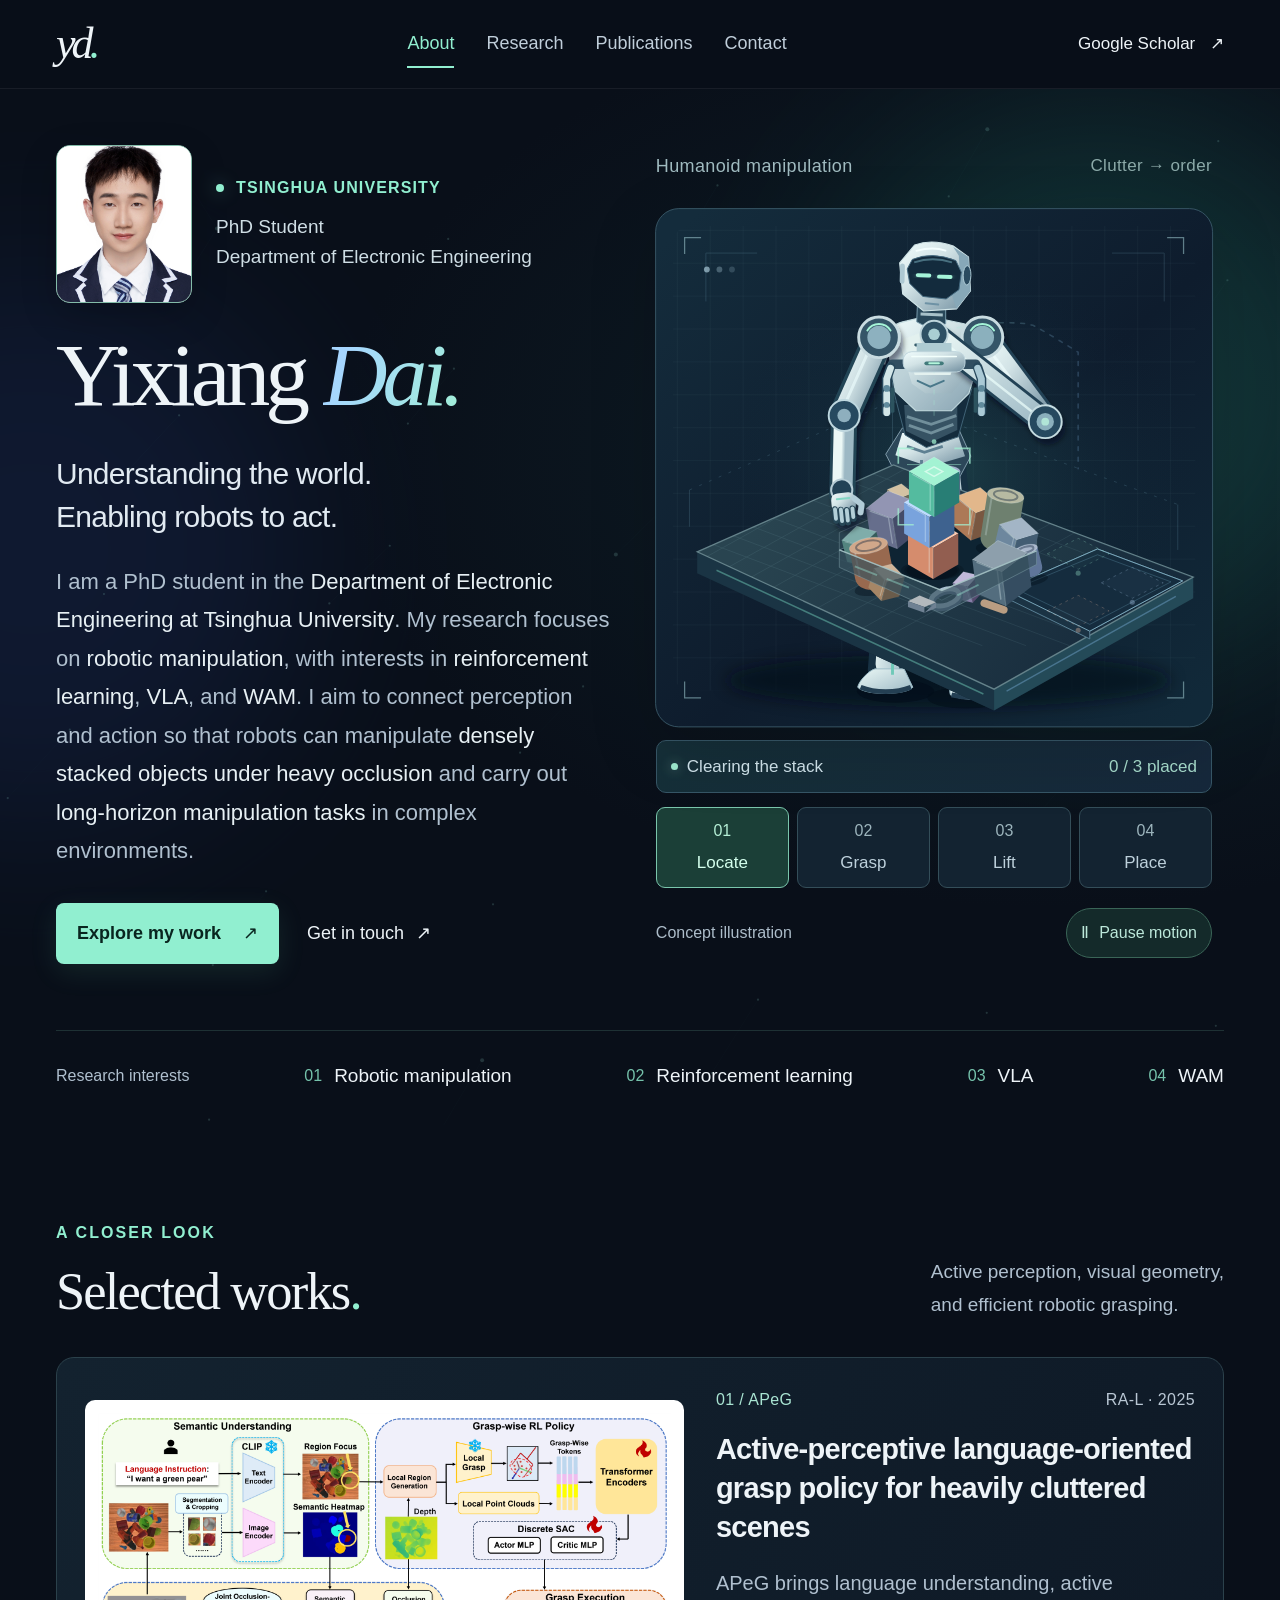
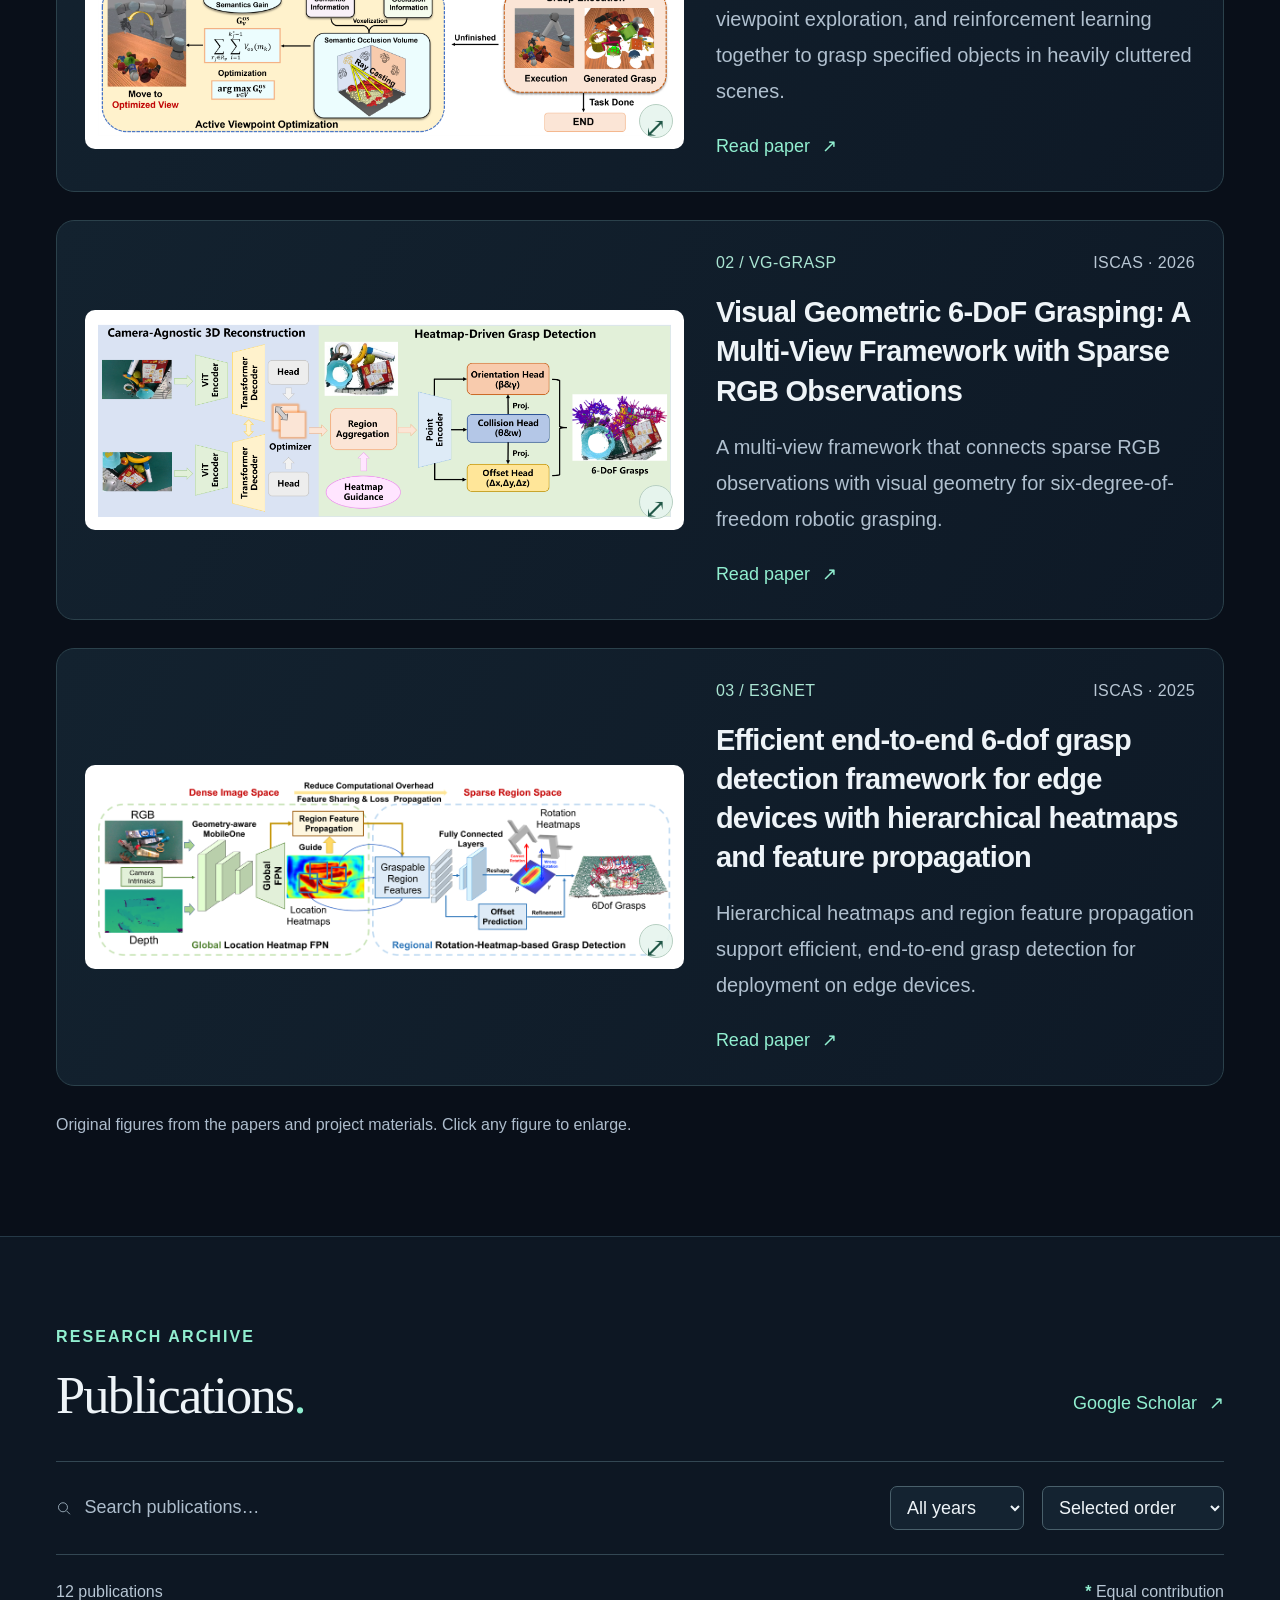
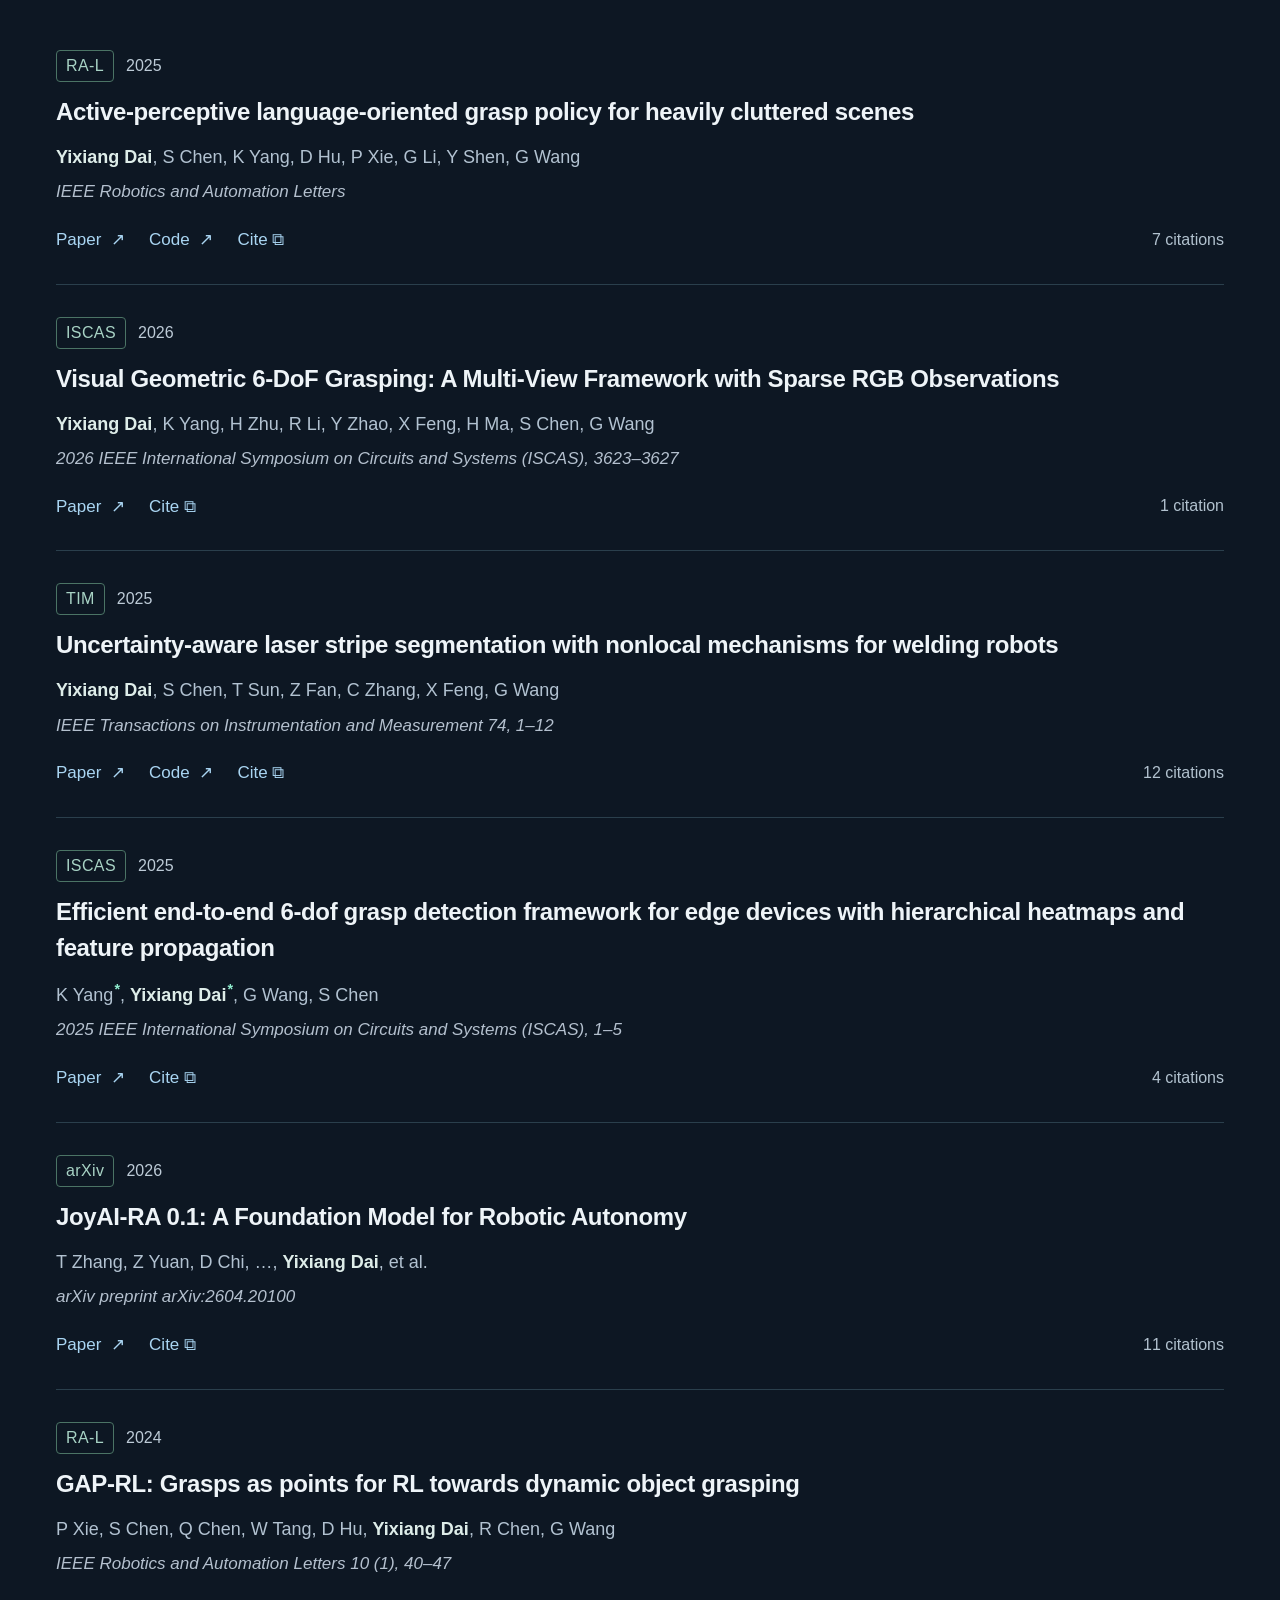
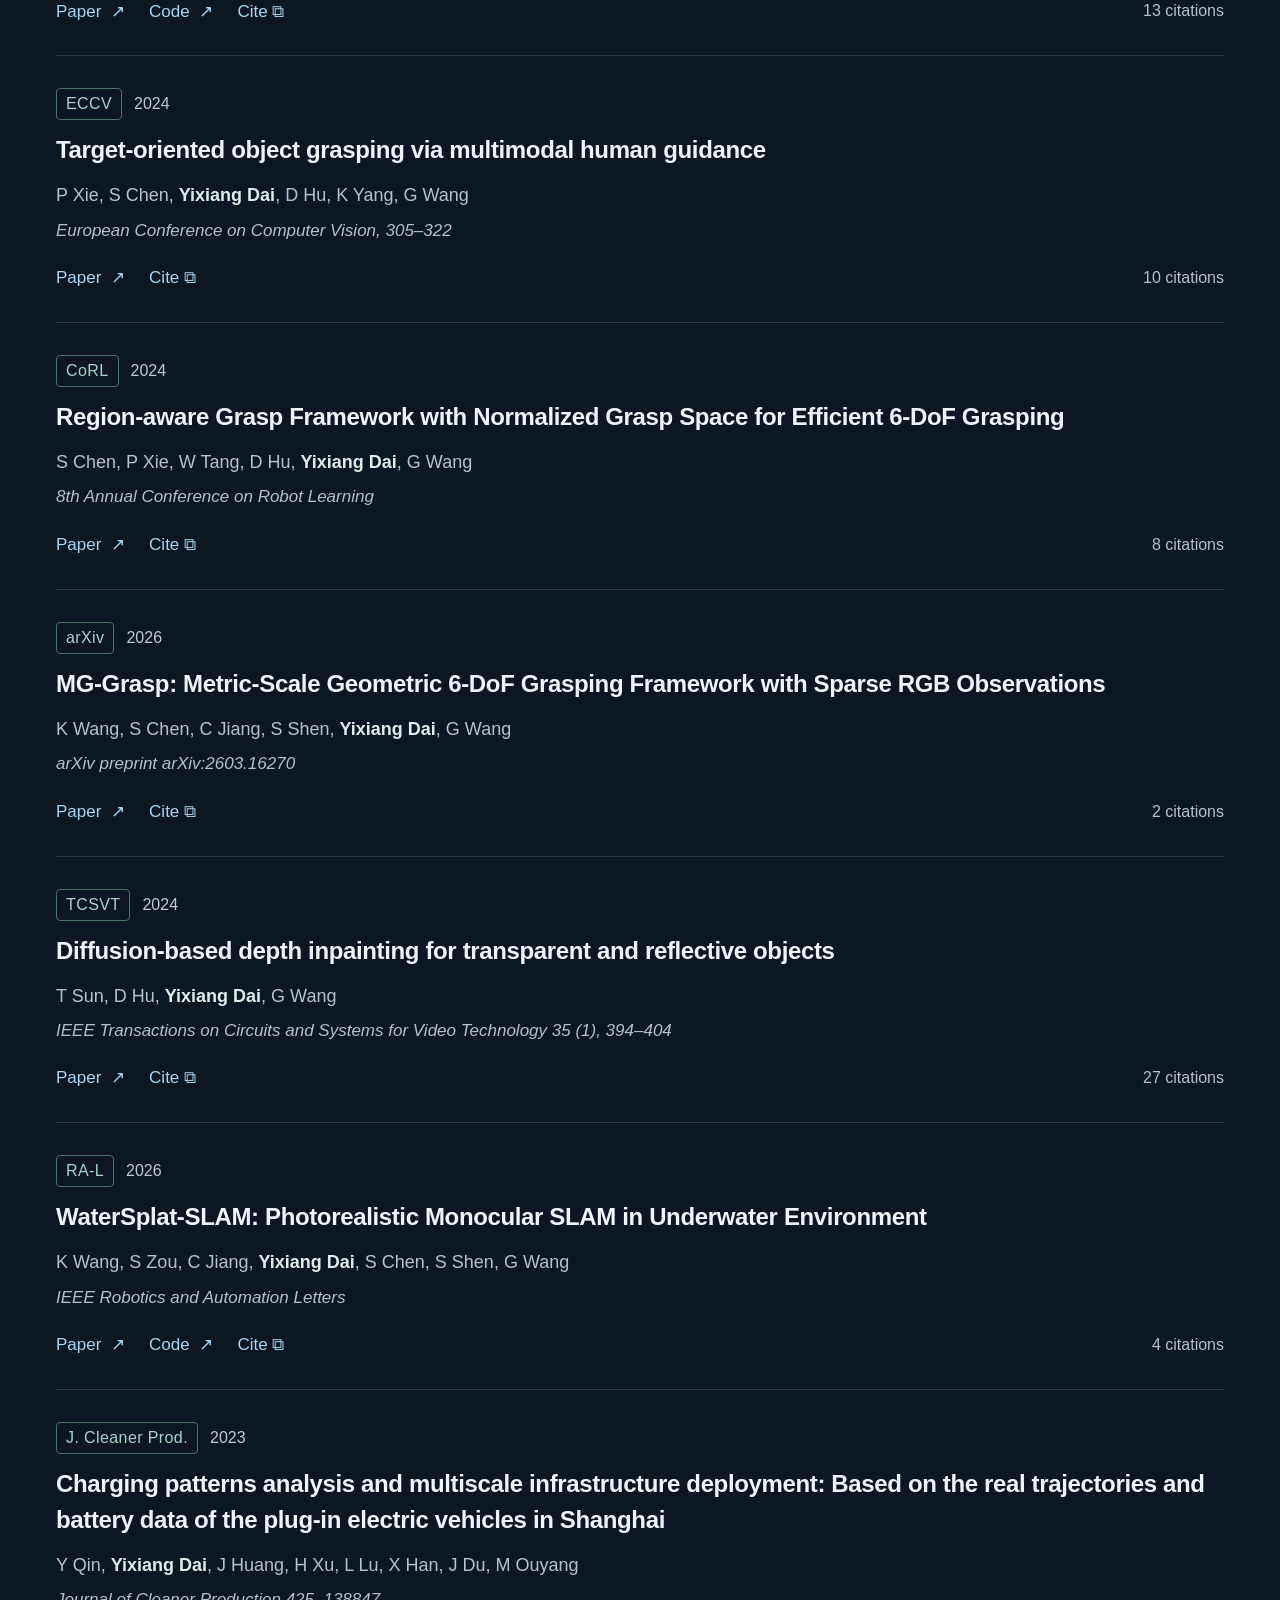
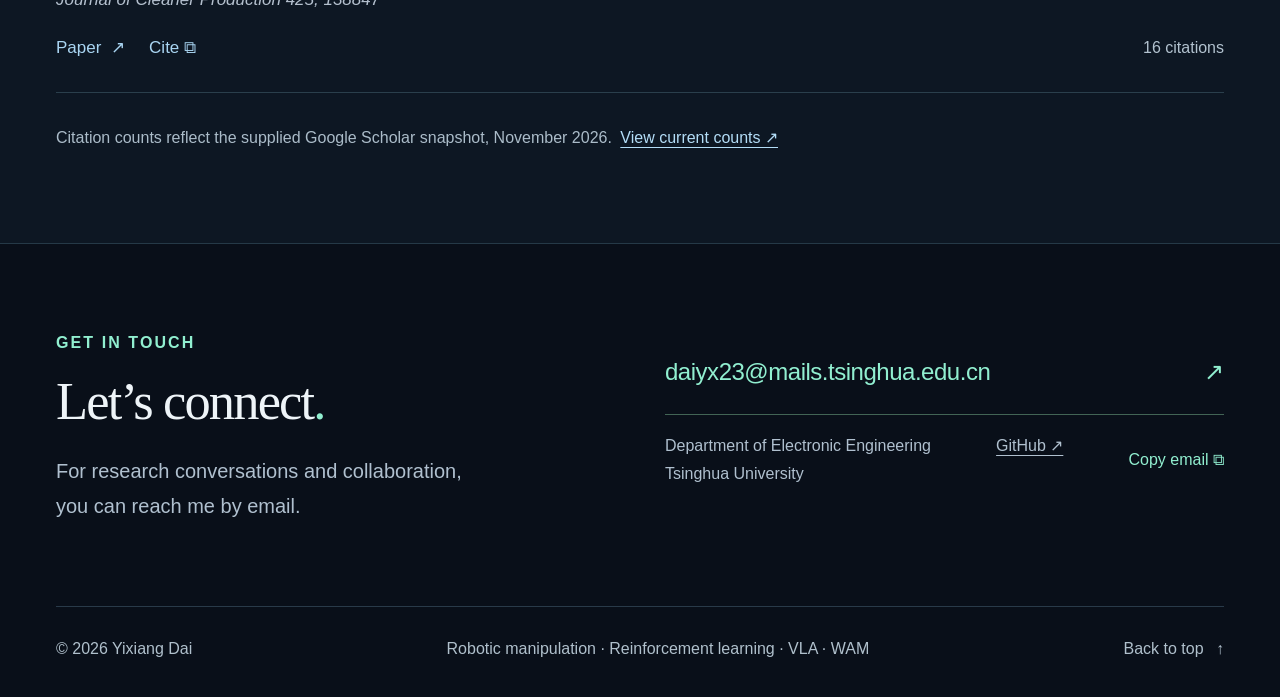
==== commit 5c1a8f3c: "Introduce humanoid manipulation animation and refine research biography" ====
--- a/docs/index.html
+++ b/docs/index.html
@@ -17,7 +17,7 @@
 <meta name="twitter:card" content="summary">
 <link rel="icon" href="assets/favicon.svg" type="image/svg+xml">
 <link rel="stylesheet" href="styles.css?v=6387955aae05">
-<script src="main.js?v=b04df293366e" defer></script>
+<script src="main.js?v=e502e71af10e" defer></script>
 <script type="application/ld+json">{"@context":"https://schema.org","@graph":[{"@type":"WebSite","@id":"https://ryan-dai01.github.io/#website","url":"https://ryan-dai01.github.io/","name":"Yixiang Dai","alternateName":"Yixiang Dai — Tsinghua University","inLanguage":"en","publisher":{"@id":"https://ryan-dai01.github.io/#person"}},{"@type":"ProfilePage","@id":"https://ryan-dai01.github.io/#profile","url":"https://ryan-dai01.github.io/","name":"Yixiang Dai | Tsinghua University | Academic Homepage","isPartOf":{"@id":"https://ryan-dai01.github.io/#website"},"mainEntity":{"@id":"https://ryan-dai01.github.io/#person"},"inLanguage":"en"},{"@type":"Person","@id":"https://ryan-dai01.github.io/#person","name":"Yixiang Dai","url":"https://ryan-dai01.github.io/","mainEntityOfPage":{"@id":"https://ryan-dai01.github.io/#profile"},"jobTitle":"PhD Student","image":"https://ryan-dai01.github.io/assets/yixiang-dai.jpg","affiliation":{"@type":"Organization","name":"Department of Electronic Engineering","parentOrganization":{"@type":"CollegeOrUniversity","name":"Tsinghua University"}},"email":"mailto:daiyx23@mails.tsinghua.edu.cn","sameAs":["https://scholar.google.com/citations?user=QMw7WTEAAAAJ&hl=en","https://github.com/Ryan-DAI01"],"knowsAbout":["Robotic manipulation","Reinforcement learning","VLA","WAM","Long-horizon manipulation","Cluttered and occluded scenes"]}]}</script>
 </head>
 <body>
@@ -51,17 +51,17 @@
       </div>
       <h1 id="name">Yixiang <em>Dai.</em></h1>
       <p class="hero-statement">Understanding the world.<br>Enabling robots to act.</p>
-      <p class="bio">My research spans <strong>robotic manipulation</strong>, <strong>reinforcement learning</strong>, <strong>VLA</strong>, and <strong>WAM</strong>. I am interested in enabling robots to understand complex scenes with <strong>densely stacked objects and heavy occlusion</strong>, and to complete <strong>long-horizon sequences of manipulation actions</strong>.</p>
+      <p class="bio">I am a PhD student in the <strong>Department of Electronic Engineering at Tsinghua University</strong>. My research focuses on <strong>robotic manipulation</strong>, with interests in <strong>reinforcement learning</strong>, <strong>VLA</strong>, and <strong>WAM</strong>. I aim to connect perception and action so that robots can manipulate <strong>densely stacked objects under heavy occlusion</strong> and carry out <strong>long-horizon manipulation tasks</strong> in complex environments.</p>
       <div class="hero-actions">
         <a class="button primary" href="#publications">Explore my work <span aria-hidden="true">↗</span></a>
         <a class="text-link" href="mailto:daiyx23@mails.tsinghua.edu.cn">Get in touch <span aria-hidden="true">↗</span></a>
       </div>
     </div>
     <figure class="hero-visual">
-      <div class="visual-heading"><span>Robotic manipulation</span><span class="figure-index">Clutter → order</span></div>
+      <div class="visual-heading"><span>Humanoid manipulation</span><span class="figure-index">Clutter → order</span></div>
       <div class="hero-art"><svg xmlns="http://www.w3.org/2000/svg" id="grasp-scene" viewBox="0 0 600 560" fill="none" role="img" aria-labelledby="hero-art-title hero-art-description" data-phase="approach" data-holding="false">
-<title id="hero-art-title">Robotic manipulation in a cluttered, stacked scene</title>
-<desc id="hero-art-description">A robot sorts three colored blocks from a stack surrounded by boxes, cylinders, and scattered parts. It identifies the top object, closes its fingers, lifts above the clutter, and releases the object into a separate tray. Objects stay where they are placed. The return sequence rebuilds the stack for a seamless loop. Concept illustration.</desc>
+<title id="hero-art-title">Humanoid manipulation in a cluttered, stacked scene</title>
+<desc id="hero-art-description">A humanoid robot with a head, torso, two arms, and legs sorts three colored blocks from a stack surrounded by boxes, cylinders, and scattered parts. Its head follows the working hand while the other hand rests on the workbench. It identifies the top object, closes its articulated fingers, lifts above the clutter, and releases the object into a separate tray. Objects stay where they are placed. The return sequence rebuilds the stack for a seamless loop. Concept illustration.</desc>
 <defs>
  <linearGradient id="bench-bg" x1="50" y1="20" x2="540" y2="550" gradientUnits="userSpaceOnUse"><stop stop-color="#142c3c"/><stop offset=".55" stop-color="#0e1c2d"/><stop offset="1" stop-color="#112939"/></linearGradient>
  <radialGradient id="bench-halo"><stop stop-color="#4cb7a4" stop-opacity=".2"/><stop offset="1" stop-color="#0c2238" stop-opacity="0"/></radialGradient>
@@ -74,8 +74,10 @@
  <filter id="scene-glow" x="-100%" y="-100%" width="300%" height="300%"><feGaussianBlur stdDeviation="3"/></filter>
  <pattern id="workshop-grid" width="34" height="34" patternUnits="userSpaceOnUse"><path d="M34 0H0V34" stroke="#9ac9d5" stroke-opacity=".08"/></pattern>
  <clipPath id="worktop-clip"><path d="M55 367 258 277 568 393 362 509Z"/></clipPath>
- <path id="upper-arm-path" d="M130 348 101 160"/>
- <path id="forearm-path" d="M101 160 300 142"/>
+ <path id="upper-arm-path" d="M350 145 415 232"/>
+ <path id="forearm-path" d="M415 232 300 142"/>
+ <path id="support-upper-arm-path" d="M243 145 207 226"/>
+ <path id="support-forearm-path" d="M207 226 205 308"/>
 </defs>
 <rect x="12" y="12" width="576" height="536" rx="24" fill="url(#bench-bg)" stroke="#375665"/>
 <rect x="30" y="30" width="540" height="480" rx="18" fill="url(#workshop-grid)"/>
@@ -84,6 +86,56 @@
 <g fill="#b4d4e2" opacity=".65"><circle cx="65" cy="75" r="3"/><circle cx="78" cy="75" r="3" opacity=".5"/><circle cx="91" cy="75" r="3" opacity=".3"/></g>
 <!-- Perspective workbench and a separate receiving tray. -->
 <ellipse cx="315" cy="500" rx="230" ry="28" fill="#020913" opacity=".6" filter="url(#bench-shadow)"/>
+<!-- Humanoid body is behind the workbench; its arms reach over the surface. -->
+<g id="humanoid-body">
+ <g id="humanoid-legs" stroke-linejoin="round">
+  <ellipse cx="260" cy="511" rx="40" ry="12" fill="#030d19" opacity=".6"/>
+  <ellipse cx="333" cy="518" rx="40" ry="11" fill="#030d19" opacity=".55"/>
+  <path d="M272 270 259 371 250 489" stroke="#173143" stroke-width="37" stroke-linecap="round"/>
+  <path d="M272 281 260 370 252 483" stroke="url(#arm-metal-light)" stroke-width="25" stroke-linecap="round"/>
+  <path d="M314 276 325 378 331 496" stroke="#173143" stroke-width="37" stroke-linecap="round"/>
+  <path d="M314 285 324 377 331 489" stroke="url(#arm-metal)" stroke-width="25" stroke-linecap="round"/>
+  <circle cx="259" cy="371" r="19" fill="#314f61" stroke="#b2ccd5" stroke-width="2"/>
+  <circle cx="325" cy="378" r="19" fill="#314f61" stroke="#b2ccd5" stroke-width="2"/>
+  <path d="M239 488c-7 2-17 13-18 19 8 9 51 8 57 0l-9-19Z" fill="url(#arm-metal-light)" stroke="#9bbbc6"/>
+  <path d="M320 496c-3 5-5 14-3 19 13 7 47 5 51-2l-19-18Z" fill="url(#arm-metal)" stroke="#9bbbc6"/>
+  <path d="M224 507c15 6 37 6 52 0m42 8c17 4 35 3 47-1" stroke="#243f53" stroke-width="5"/>
+  <path d="M257 480v14m74-7v15" stroke="#6fc9b8" stroke-width="3"/>
+ </g>
+ <path d="M267 239h58l13 29-16 30-30-13-27 10-15-29Z" fill="#2c4759" stroke="#849fae"/>
+ <path d="M267 244h57l8 24-37 11-35-12Z" fill="url(#arm-metal)"/>
+ <path d="M287 272v16m-15-30 18 6 19-6" stroke="#5e8092" stroke-width="3"/>
+ <g id="humanoid-upper-body">
+  <path d="M265 140c-10 14-11 34-7 60l12 46 22 13 33-11 14-50-4-53Z" fill="#142c3d" stroke="#426579"/>
+  <path d="M269 215h55v26l-28 13-25-12Z" fill="#365263"/>
+  <path d="m272 227 25 8 26-9m-49 10 23 8 23-9" stroke="#91afba" stroke-opacity=".65" stroke-width="3"/>
+  <path d="M250 143q5-12 22-15l21-5 38 8q15 5 20 20l-15 52-18 18h-37l-21-20Z" fill="url(#arm-metal)" stroke="#c4dce0" stroke-width="1.2"/>
+  <path d="m251 143 15 13 11 37 14 10h27l18-21 11-32-15-17 8 60-20 27h-38l-23-19Z" fill="#9eb8c3" fill-opacity=".42"/>
+  <path d="m267 147 29-10 32 10-11 37h-37Z" fill="#e3f1ef"/>
+  <path d="M281 153h35" stroke="#355c6b" stroke-width="3" stroke-linecap="round"/>
+  <path d="M287 160h23" stroke="#6edec0" stroke-width="3" stroke-linecap="round"/>
+  <path d="m283 190 13 6 14-6" stroke="#4a788a" stroke-width="2" stroke-linecap="round"/>
+  <path d="M254 150 248 173m94-19-5 26" stroke="#f4ffff" stroke-opacity=".65" stroke-width="3"/>
+  <g id="humanoid-neck">
+   <path d="M283 106h29v25l-15 6-15-8Z" fill="#284759" stroke="#7b9eaf"/>
+   <path d="m286 114 23 1m-23 6 23 1" stroke="#a7c1c9" stroke-width="3"/>
+  </g>
+  <g id="humanoid-head">
+   <path d="M278 50q18-7 40 0l16 11 3 35-14 19-34 3-22-17-4-32Z" fill="url(#arm-metal)" stroke="#d0e4e7" stroke-width="1.2"/>
+   <path d="m318 51 16 10 3 35-14 19-5-14 8-15-2-26Z" fill="#87a8b8"/>
+   <path d="M276 65q20-9 45 0l6 12-2 18-13 10-24-2-14-13-3-15Z" fill="#132b3d" stroke="#446a80"/>
+   <path d="M278 68q19-7 39-1" stroke="#7eb5c4" stroke-opacity=".5" stroke-width="2"/>
+   <g id="humanoid-gaze">
+    <path d="M282 82h12m10 1h12" stroke="#a7f7db" stroke-width="4" stroke-linecap="round"/>
+    <path d="M282 82h12m10 1h12" stroke="#9cebd1" stroke-width="4" stroke-linecap="round" filter="url(#scene-glow)" opacity=".5"/>
+   </g>
+   <path d="m291 110 13 1" stroke="#6e92a5" stroke-width="2" stroke-linecap="round"/>
+   <path d="M266 72v16" stroke="#adc8d2" stroke-width="5" stroke-linecap="round"/>
+   <ellipse cx="333" cy="80" rx="4" ry="10" fill="#2a4b60" stroke="#afcbd5"/>
+   <path d="M280 56q17-5 30-1" stroke="#f4ffff" stroke-width="2" stroke-linecap="round"/>
+  </g>
+ </g>
+</g>
 <path d="M55 367 362 482 568 393v22L362 531 55 389Z" fill="#122534"/>
 <path d="M55 367 362 509v22L55 389Z" fill="#1a3444"/>
 <path d="M362 509 568 393v22L362 531Z" fill="#244a58"/>
@@ -108,16 +160,6 @@
 <ellipse id="shadow-blue" cx="295" cy="386" rx="27" ry="10" fill="#020a13" opacity=".3"/>
 <ellipse id="shadow-coral" cx="299" cy="386" rx="27" ry="10" fill="#020a13" opacity=".3"/></g>
 <ellipse id="placement-ripple" cx="449" cy="374" rx="29" ry="12" stroke="#b9f6dd" stroke-width="2" opacity="0"/>
-<!-- Robot base and cabling. -->
-<path d="M116 391C91 419 62 405 74 384" stroke="#071422" stroke-width="9"/><path d="M116 391C91 419 62 405 74 384" stroke="#486476" stroke-width="3"/>
-<ellipse cx="130" cy="408" rx="58" ry="20" fill="#020a12" opacity=".55"/>
-<path d="M84 383v17c0 23 92 23 92 0v-17Z" fill="#405c6c"/>
-<ellipse cx="130" cy="383" rx="46" ry="18" fill="#8aa8b4"/>
-<ellipse cx="130" cy="383" rx="35" ry="12" fill="#c7d9db"/>
-<path d="M104 347v31c0 17 52 17 52 0v-31Z" fill="url(#arm-metal)"/>
-<ellipse cx="130" cy="347" rx="26" ry="12" fill="#dfece9"/>
-<path d="M108 358v17" stroke="#f1ffff" stroke-width="3" opacity=".7"/>
-<path d="M88 396c14 10 68 10 84 0" stroke="#92eacb" stroke-width="2" opacity=".8"/>
 <!-- Objects are depth sorted; a held object rises above its occluders. -->
 <g id="scene-objects">
 <g id="clutter-box-0" data-depth="366" transform="translate(257 333) rotate(-9) scale(0.98)"><path d="m-26-15 26-15 26 15-26 15Z" fill="#9295b3" stroke="#eefcff" stroke-opacity=".3" stroke-width=".7"/><path d="m-26-15 26 15v32l-26-15Z" fill="#666e8c"/><path d="M0 0 26-15v32L0 32Z" fill="#444b69"/><path d="M-22-12-4-2V25" stroke="#efffff" stroke-opacity=".3" stroke-width="1.4" stroke-linecap="round"/><path d="M0 0v32" stroke="#e1f5f3" stroke-opacity=".25"/></g>
@@ -141,32 +183,68 @@
 </g>
 <!-- Planning and target cues use the same clock as the physical motion. -->
 <path id="transfer-path" d="M300 229V140H449V281" stroke="url(#planned-route)" stroke-width="1.6" stroke-dasharray="4 7" opacity=".35"/>
+
+<!-- The second arm rests on the clear side of the work surface. -->
+<g id="humanoid-support-arm" stroke-linecap="round" stroke-linejoin="round" filter="url(#arm-shadow)">
+ <use href="#support-upper-arm-path" stroke="#244455" stroke-width="32"/>
+ <use href="#support-upper-arm-path" stroke="url(#arm-metal)" stroke-width="25"/>
+ <use href="#support-upper-arm-path" stroke="#efffff" stroke-opacity=".6" stroke-width="3" transform="translate(-4 -1)"/>
+ <g id="support-shoulder" transform="translate(243 145)"><circle r="21" fill="#345567" stroke="#c9dce1" stroke-width="3"/><circle r="12" fill="#8db1bf"/><path d="M-12-7a14 14 0 0 1 24 0" stroke="#a5f4d7" stroke-width="2"/></g>
+ <use href="#support-forearm-path" stroke="#244455" stroke-width="27"/>
+ <use href="#support-forearm-path" stroke="url(#arm-metal-light)" stroke-width="21"/>
+ <g id="support-elbow" transform="translate(207 226)"><circle r="16" fill="#284a60" stroke="#bed7df" stroke-width="2"/><circle r="7" fill="#8eafbe"/></g>
+ <g id="support-hand" transform="translate(205 308) rotate(-6)">
+  <circle cy="-5" r="11" fill="#234257" stroke="#b5ccd5" stroke-width="2"/>
+  <rect x="-12" y="-2" width="25" height="20" rx="7" fill="url(#arm-metal)"/>
+  <path d="M-9 14v12m6-11v14m6-13v13m6-14v11" stroke="#264657" stroke-width="6"/>
+  <path d="M-9 14v10m6-9v12m6-11v11m6-12v9" stroke="#b4d0d8" stroke-width="4"/>
+  <path d="m12 5 7 7-2 8" stroke="#b2ccd7" stroke-width="6"/>
+  <path d="M-6 4H7" stroke="#83d6c5" stroke-width="2"/>
+ </g>
+</g>
+<!-- A spatial shoulder–elbow–wrist chain drives the working arm. -->
+<g id="robot-links" stroke-linecap="round" stroke-linejoin="round" filter="url(#arm-shadow)">
+ <use href="#upper-arm-path" stroke="#244356" stroke-width="31"/>
+ <use href="#upper-arm-path" stroke="url(#arm-metal)" stroke-width="25"/>
+ <use href="#upper-arm-path" stroke="#f1ffff" stroke-opacity=".65" stroke-width="3" transform="translate(-4 -2)"/>
+ <g id="robot-shoulder" transform="translate(350 145)">
+  <circle r="21" fill="#345567" stroke="#c9dce1" stroke-width="3"/>
+  <circle r="12" fill="#8bb0bd"/>
+  <path d="M-12-7a14 14 0 0 1 24 0" stroke="#a5f4d7" stroke-width="2"/>
+ </g>
+ <use href="#forearm-path" stroke="#244356" stroke-width="27"/>
+ <use href="#forearm-path" stroke="url(#arm-metal-light)" stroke-width="21"/>
+ <use href="#forearm-path" stroke="#edfffc" stroke-opacity=".7" stroke-width="2.5" transform="translate(-3 -2)"/>
+ <g id="robot-elbow" transform="translate(415 232)"><circle r="17" fill="#27495e" stroke="#c5dce1" stroke-width="2"/><circle r="9" fill="#8aafbc"/><circle r="4" fill="#b1e5d7"/></g>
+</g>
+<!-- A carried object is in front of the forearm and behind the fingers. -->
+<g id="held-object-layer"></g>
 <g id="target-frame" transform="translate(300 299)" stroke="#b8ffe2" stroke-width="1.7">
  <path d="M-37-23v-16h16M21-39h16v16M37 23v17H21M-21 40h-16V23"/>
  <path id="target-scan" d="M-28 0H28" stroke-width="1" opacity=".8"/>
  <circle cx="0" cy="-46" r="2.5" fill="#b8ffe2" stroke="none"/>
 </g>
-<g id="robot-links" stroke-linecap="round" stroke-linejoin="round" filter="url(#arm-shadow)">
- <use href="#upper-arm-path" stroke="#587485" stroke-width="38"/>
- <use href="#upper-arm-path" stroke="url(#arm-metal)" stroke-width="31"/>
- <use href="#upper-arm-path" stroke="#f4ffff" stroke-opacity=".65" stroke-width="4" transform="translate(-5 -2)"/>
- <circle cx="130" cy="348" r="26" fill="#263f52" stroke="#a6c2ca" stroke-width="3"/>
- <circle cx="130" cy="348" r="16" fill="#597b8d"/>
- <circle cx="130" cy="348" r="8" fill="#a3dfd1"/>
- <use href="#forearm-path" stroke="#547484" stroke-width="32"/>
- <use href="#forearm-path" stroke="url(#arm-metal-light)" stroke-width="25"/>
- <use href="#forearm-path" stroke="#f3ffff" stroke-opacity=".65" stroke-width="3" transform="translate(-3 -3)"/>
- <g id="robot-elbow" transform="translate(101 160)"><circle r="25" fill="#233f51" stroke="#bfd4d9" stroke-width="3"/><circle r="16" fill="#678b9d"/><circle r="8" fill="#c8eee5"/><path d="M-17-11a20 20 0 0 1 32 0" stroke="#97f1d4" stroke-width="2"/></g>
-</g>
 <g id="robot-gripper" transform="translate(300 142)">
- <circle r="18" fill="#304d63" stroke="#bacfd8" stroke-width="3"/>
- <circle r="8" fill="#a3cbd2"/>
- <path d="M-22 9h44v16h-44Z" fill="#acc9d0"/>
- <rect x="-47" y="18" width="94" height="17" rx="5" fill="#3b5b6e" stroke="#a0c0cb"/>
- <path d="M-40 22h80" stroke="#d8eeed" stroke-width="1.6"/>
- <rect x="-10" y="26" width="20" height="4" rx="2" fill="#a7f1d3"/>
- <g id="left-jaw" transform="translate(-45 0)"><path d="M-8 33H3v9H0v43H-8Z" fill="#c1d5d9" stroke="#e5f4f3" stroke-width=".6"/><rect x="0" y="55" width="4" height="26" rx="1.3" fill="#2c535f"/></g>
- <g id="right-jaw" transform="translate(45 0)"><path d="M-3 33H8v52H0V42H-3Z" fill="#9dbecb" stroke="#e2f1f4" stroke-width=".6"/><rect x="-4" y="55" width="4" height="26" rx="1.3" fill="#2c535f"/></g>
+ <circle r="14" fill="#2e5064" stroke="#bed5dc" stroke-width="2"/>
+ <circle r="6" fill="#a9ced3"/>
+ <path d="M-18 9h36v16h-36Z" fill="#aecbd2"/>
+ <path d="M-43 31h86" stroke="#314e61" stroke-width="10" stroke-linecap="round"/>
+ <rect x="-32" y="18" width="64" height="21" rx="9" fill="url(#arm-metal)" stroke="#bdd4dc"/>
+ <path d="M-23 23h46" stroke="#f2fffc" stroke-width="1.5" stroke-linecap="round"/>
+ <rect x="-10" y="28" width="20" height="4" rx="2" fill="#427a7b"/>
+ <path d="M-5 30H5" stroke="#b3f5db" stroke-width="2" stroke-linecap="round"/>
+ <g id="left-jaw" transform="translate(-45 0)">
+  <path d="M0 34-4 46v34" stroke="#28485c" stroke-width="10" stroke-linecap="round"/>
+  <path d="M0 35-4 46v8m0 7v9m0 7v4" stroke="#d2e5e7" stroke-width="7" stroke-linecap="round"/>
+  <circle cx="-4" cy="56" r="3.5" fill="#608a9c"/><circle cx="-4" cy="73" r="3" fill="#608a9c"/>
+  <rect x="0" y="55" width="4" height="26" rx="1.3" fill="#2c535f"/>
+ </g>
+ <g id="right-jaw" transform="translate(45 0)">
+  <path d="M0 34 4 46v34" stroke="#28485c" stroke-width="10" stroke-linecap="round"/>
+  <path d="M0 35 4 46v8m0 7v9m0 7v4" stroke="#aac9d5" stroke-width="7" stroke-linecap="round"/>
+  <circle cx="4" cy="56" r="3.5" fill="#608a9c"/><circle cx="4" cy="73" r="3" fill="#608a9c"/>
+  <rect x="-4" y="55" width="4" height="26" rx="1.3" fill="#2c535f"/>
+ </g>
 </g>
 <path d="M42 501v17h17m482 0h17v-17M42 59V42h17m482 0h17v17" stroke="#8ab2ba" stroke-width="1.3" opacity=".65"/>
 </svg>
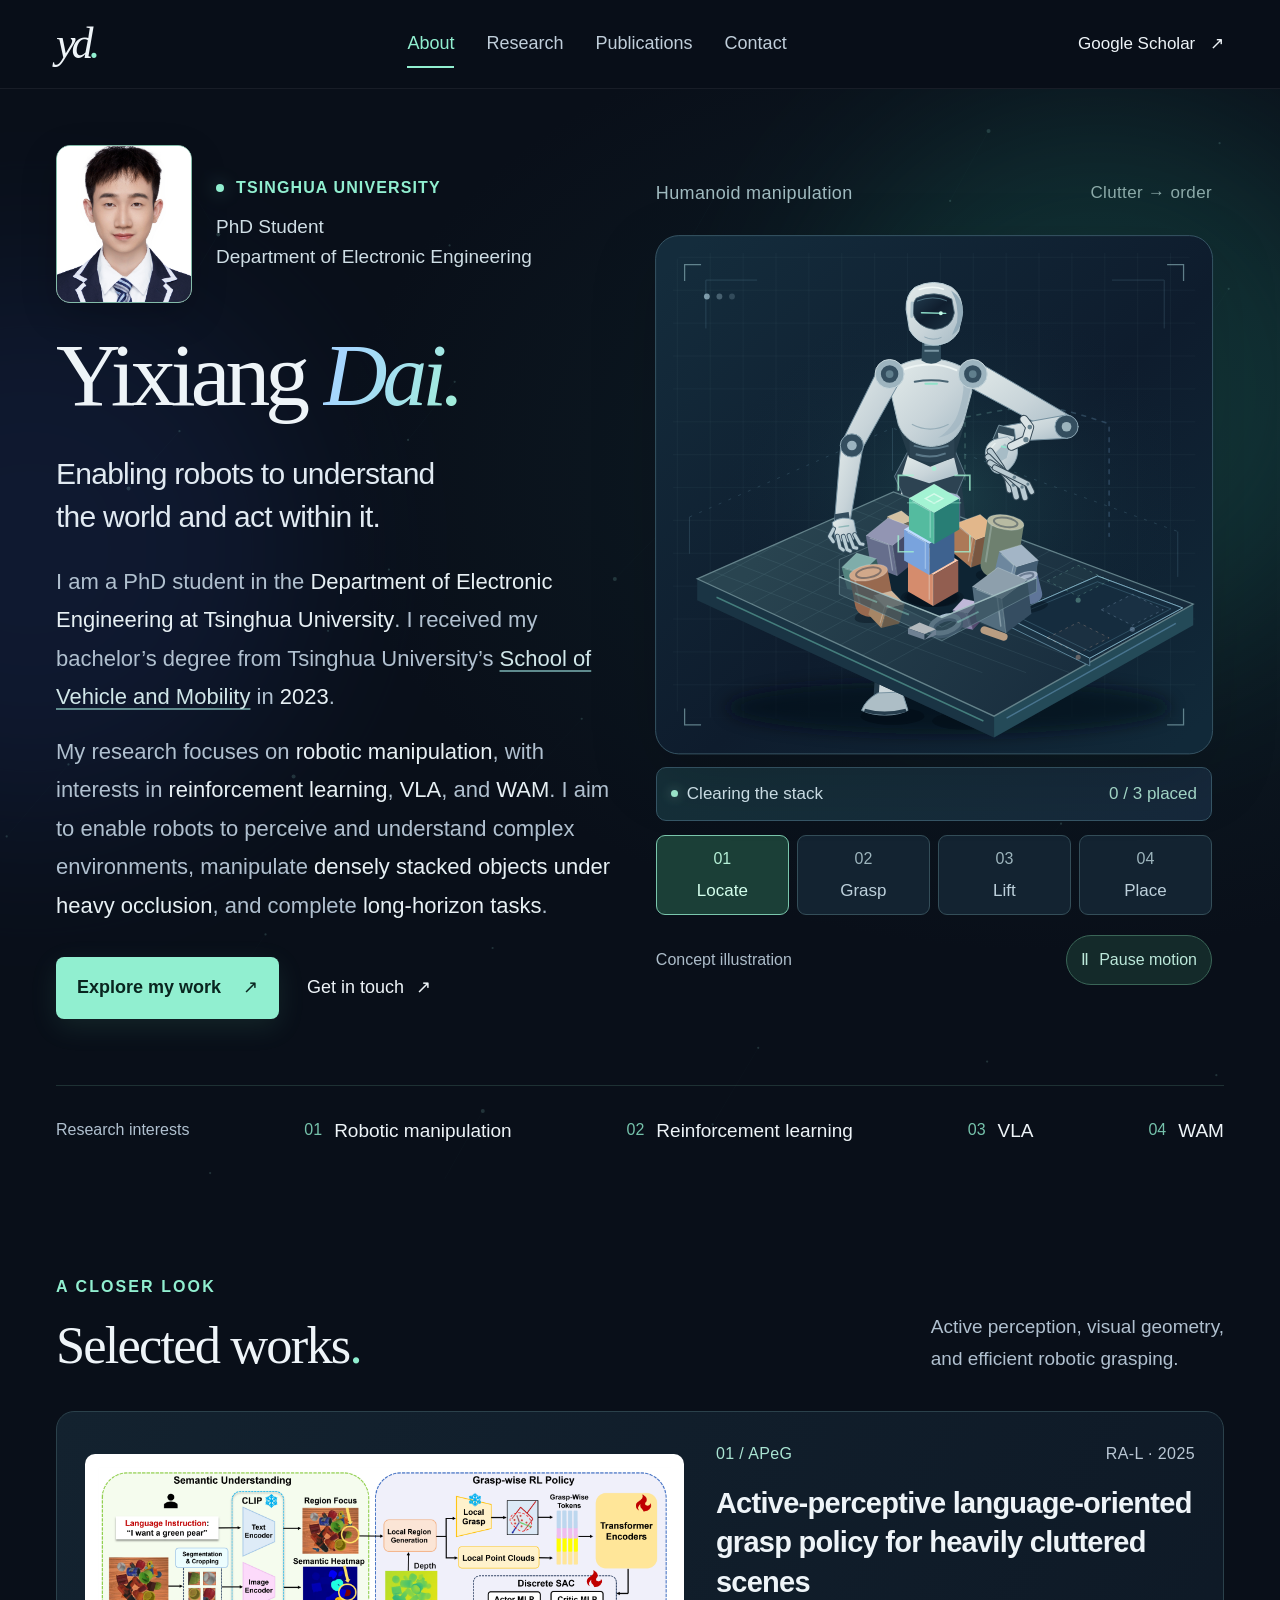
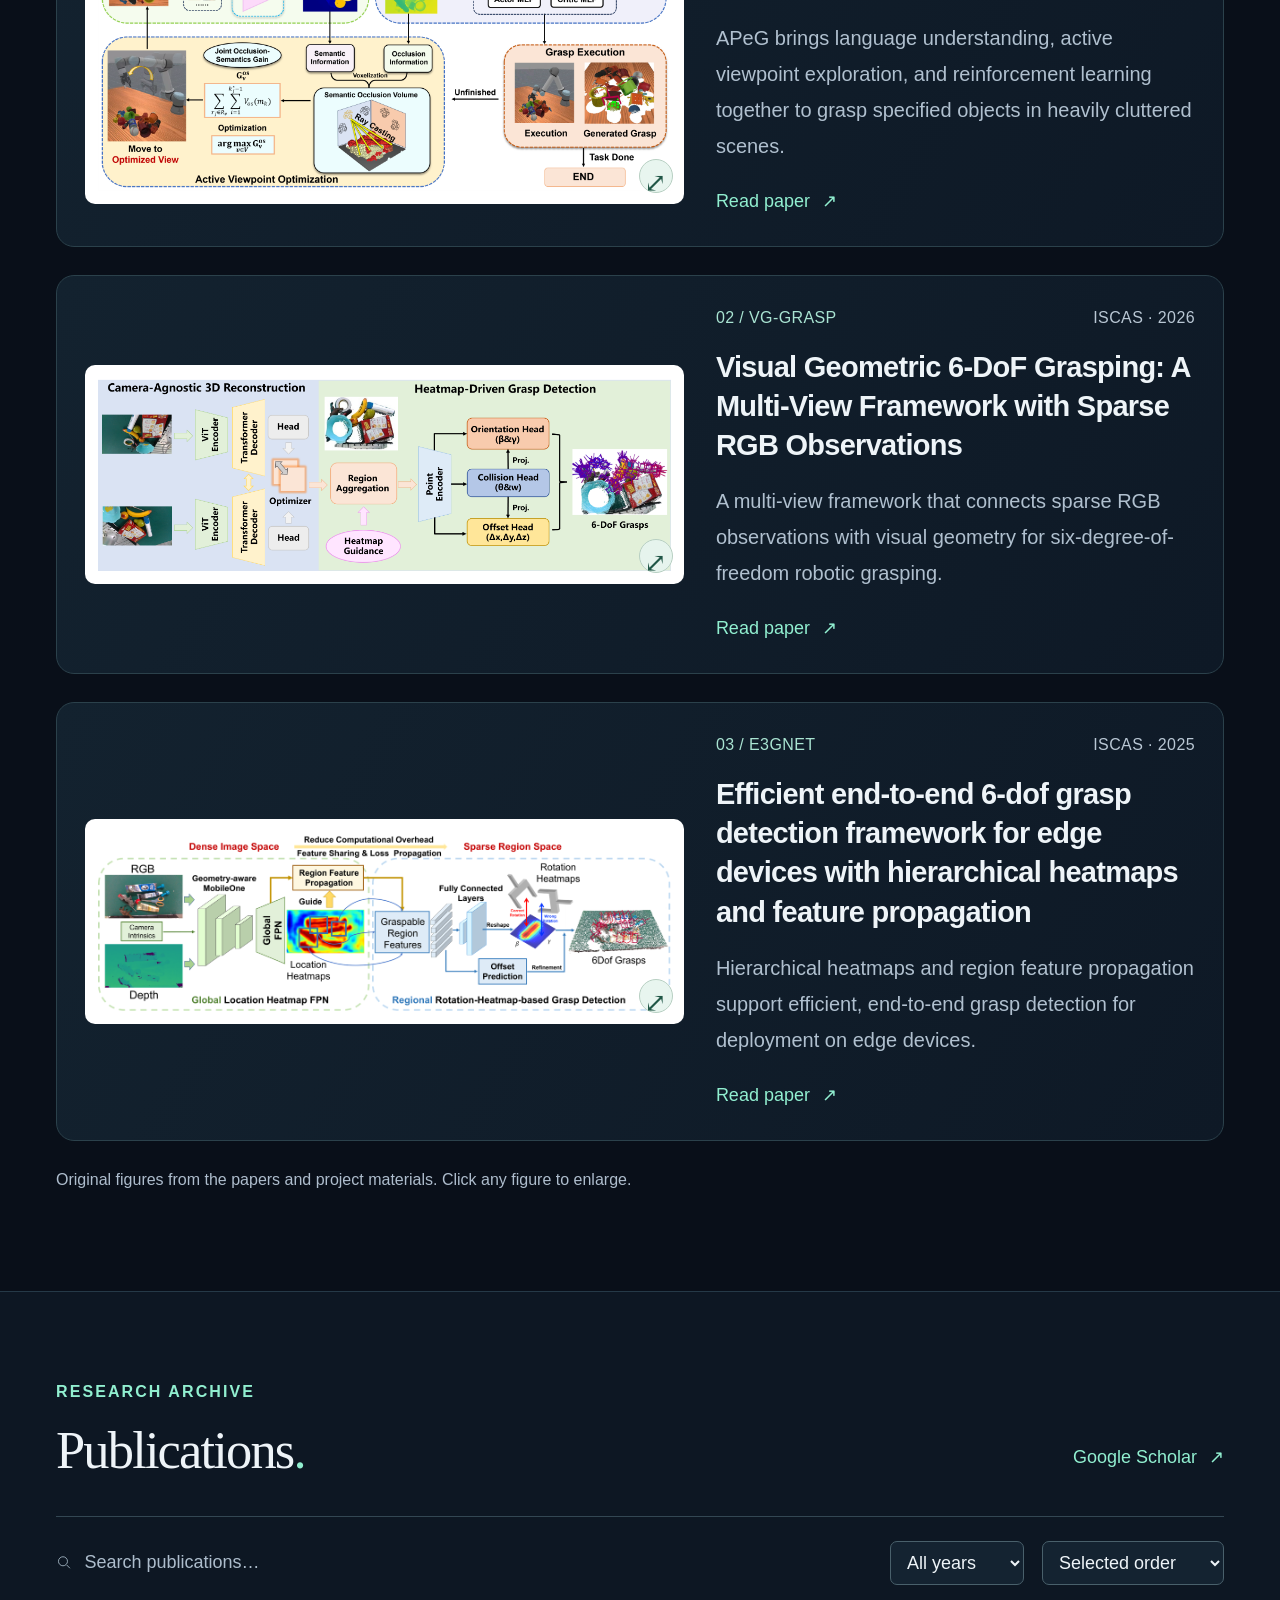
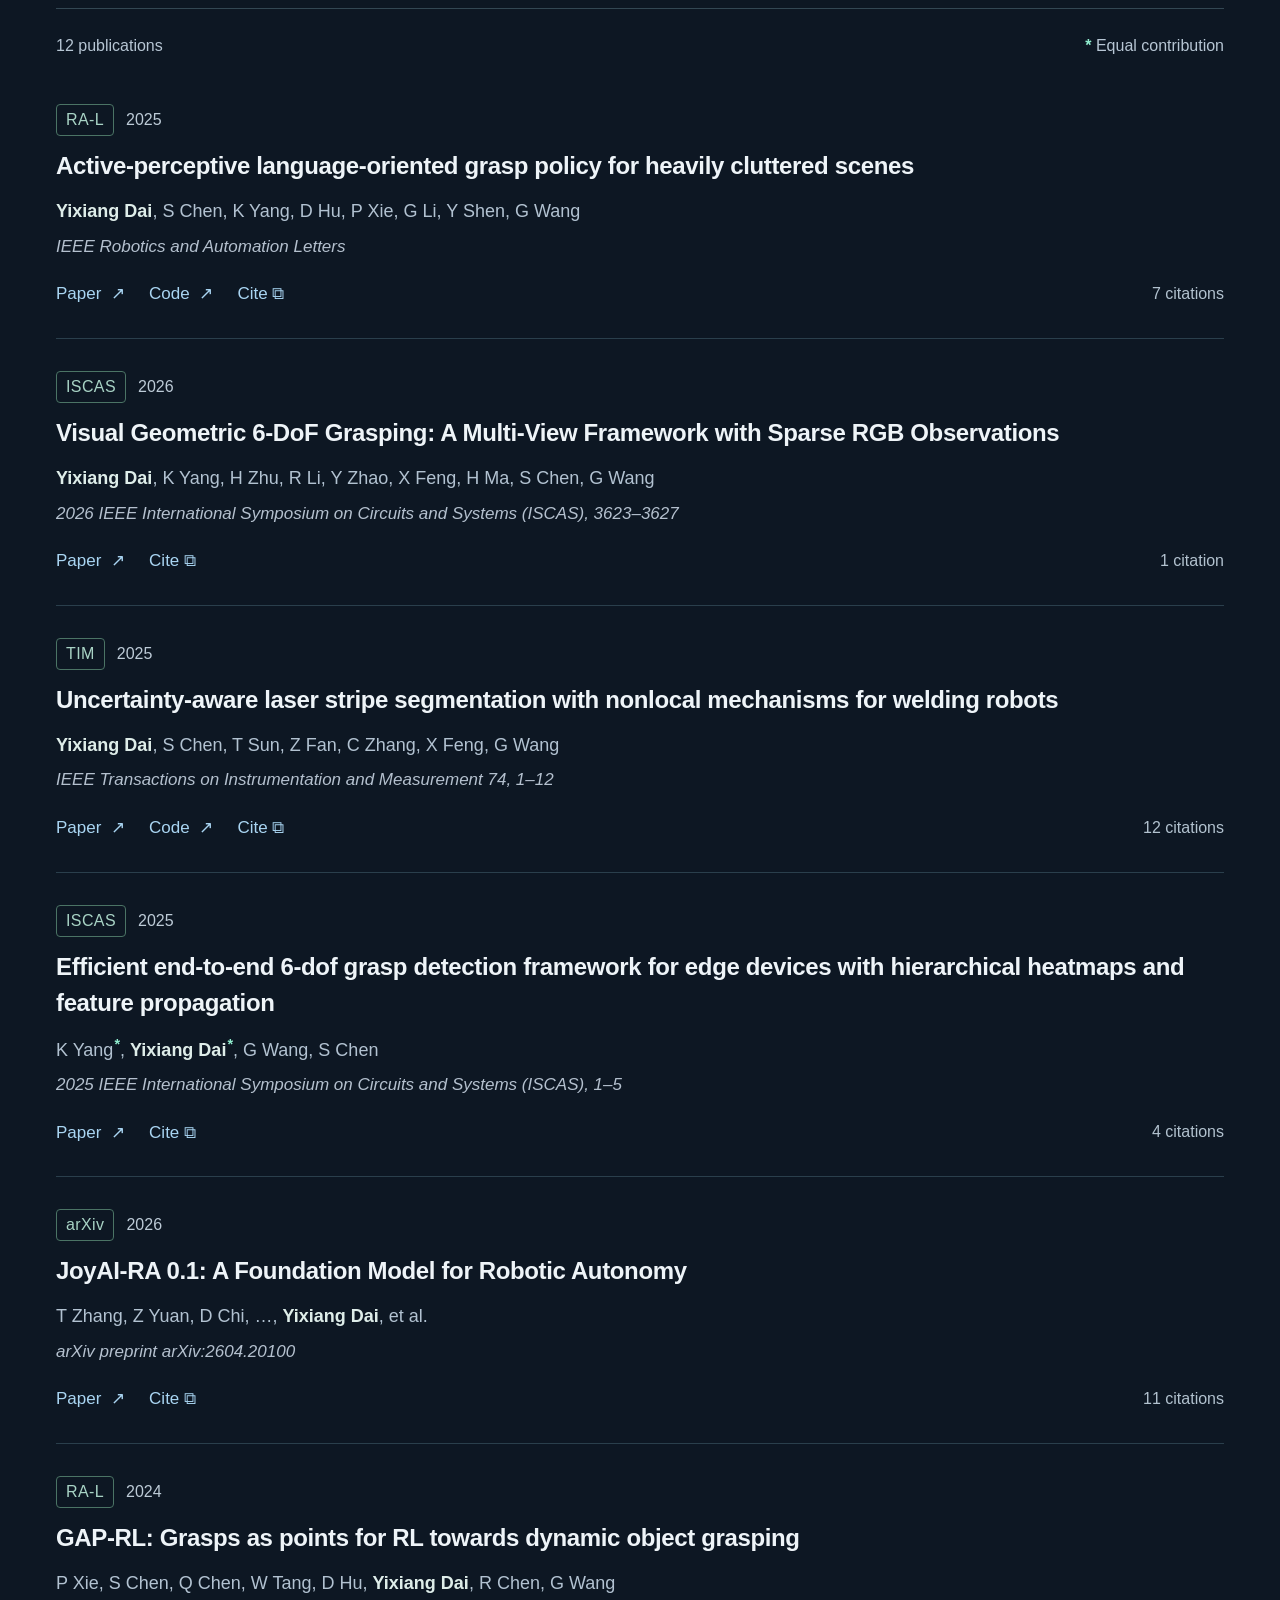
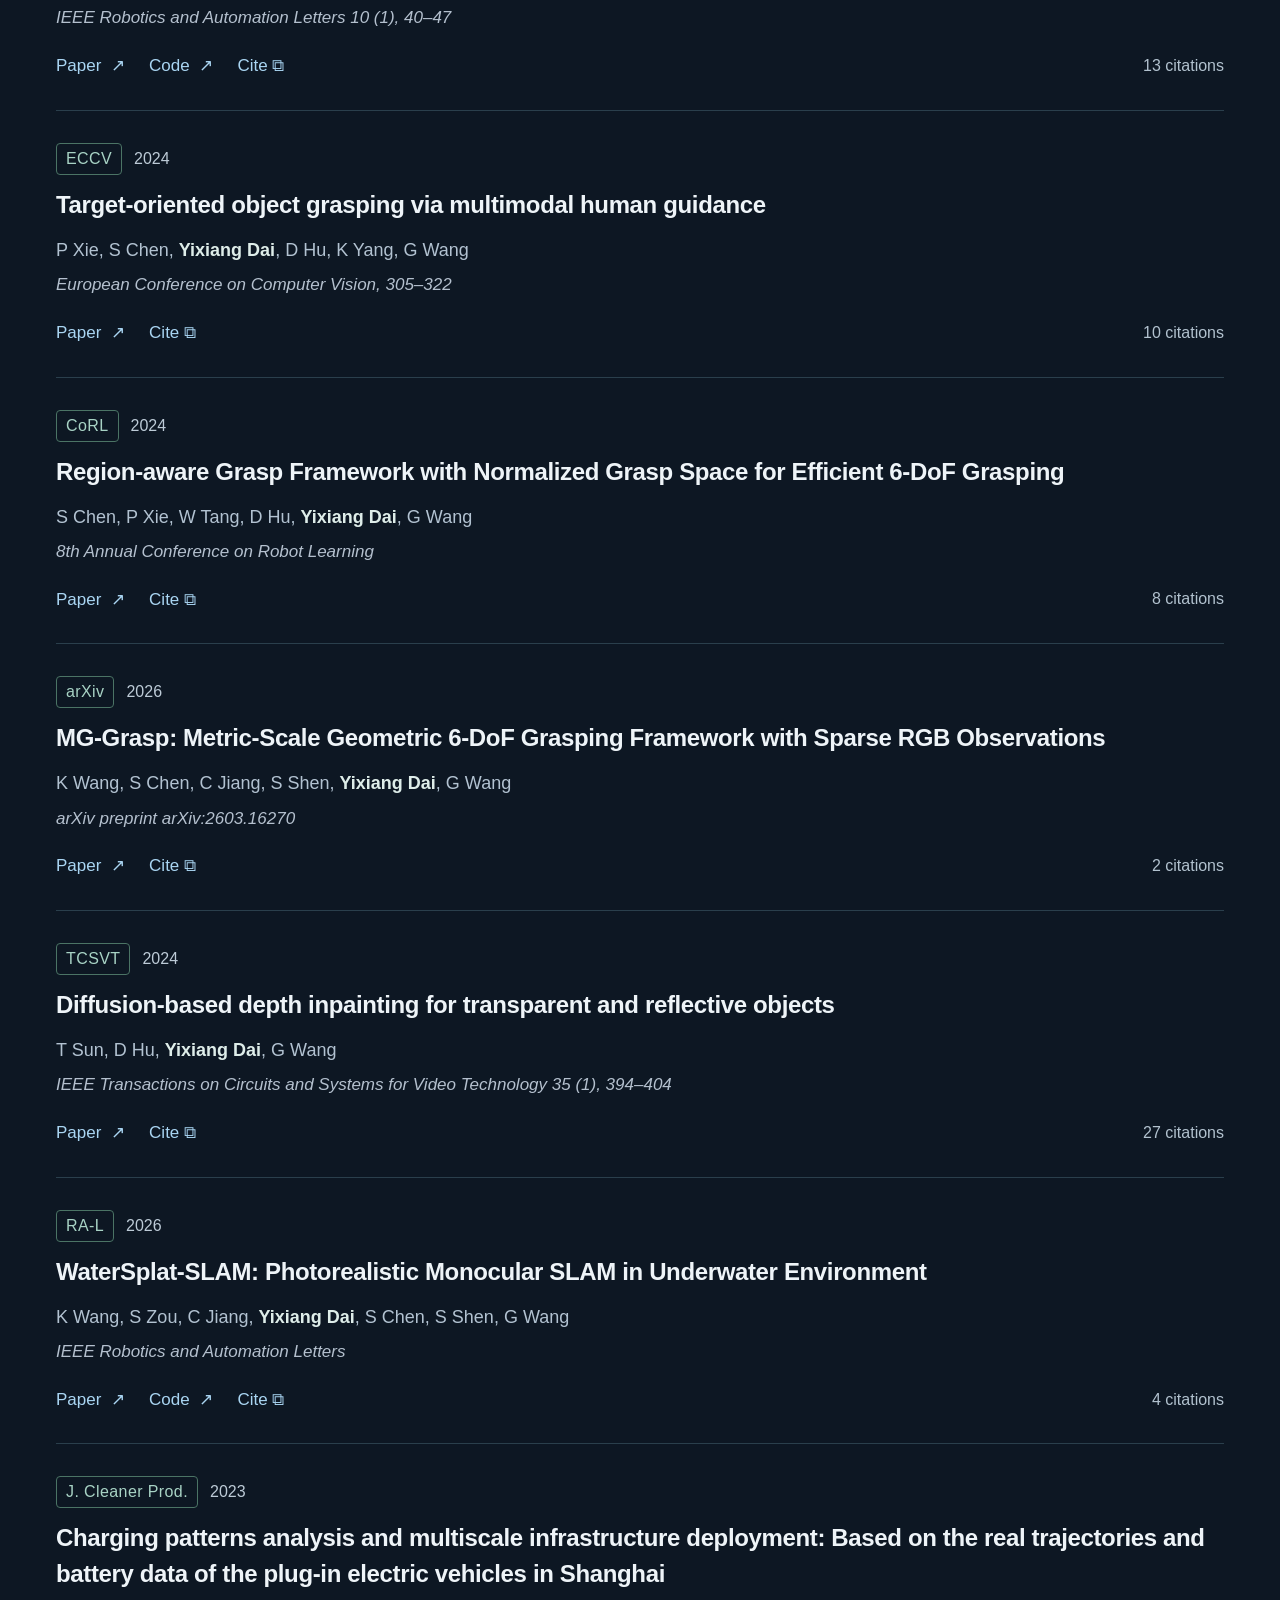
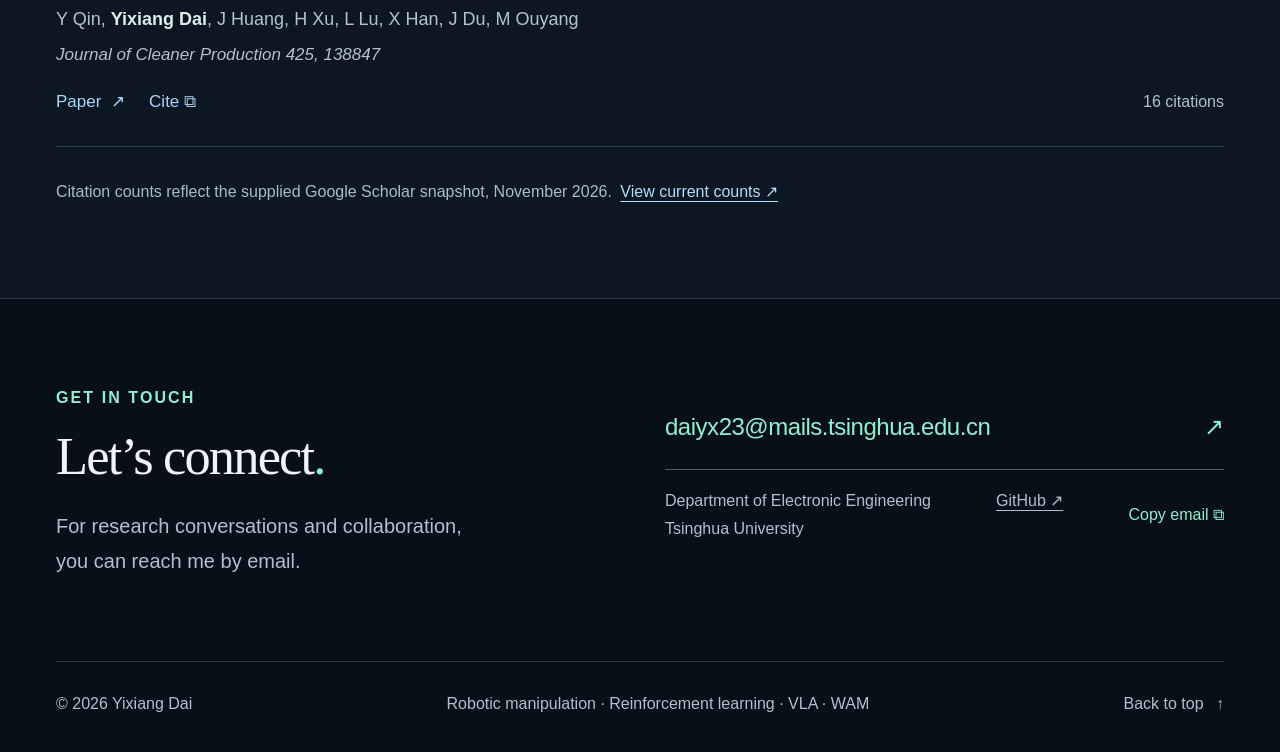
==== commit d4d8a2ed: "Refine humanoid hand design and update research mission and education" ====
--- a/docs/index.html
+++ b/docs/index.html
@@ -16,9 +16,9 @@
 <meta property="og:url" content="https://ryan-dai01.github.io/">
 <meta name="twitter:card" content="summary">
 <link rel="icon" href="assets/favicon.svg" type="image/svg+xml">
-<link rel="stylesheet" href="styles.css?v=6387955aae05">
-<script src="main.js?v=e502e71af10e" defer></script>
-<script type="application/ld+json">{"@context":"https://schema.org","@graph":[{"@type":"WebSite","@id":"https://ryan-dai01.github.io/#website","url":"https://ryan-dai01.github.io/","name":"Yixiang Dai","alternateName":"Yixiang Dai — Tsinghua University","inLanguage":"en","publisher":{"@id":"https://ryan-dai01.github.io/#person"}},{"@type":"ProfilePage","@id":"https://ryan-dai01.github.io/#profile","url":"https://ryan-dai01.github.io/","name":"Yixiang Dai | Tsinghua University | Academic Homepage","isPartOf":{"@id":"https://ryan-dai01.github.io/#website"},"mainEntity":{"@id":"https://ryan-dai01.github.io/#person"},"inLanguage":"en"},{"@type":"Person","@id":"https://ryan-dai01.github.io/#person","name":"Yixiang Dai","url":"https://ryan-dai01.github.io/","mainEntityOfPage":{"@id":"https://ryan-dai01.github.io/#profile"},"jobTitle":"PhD Student","image":"https://ryan-dai01.github.io/assets/yixiang-dai.jpg","affiliation":{"@type":"Organization","name":"Department of Electronic Engineering","parentOrganization":{"@type":"CollegeOrUniversity","name":"Tsinghua University"}},"email":"mailto:daiyx23@mails.tsinghua.edu.cn","sameAs":["https://scholar.google.com/citations?user=QMw7WTEAAAAJ&hl=en","https://github.com/Ryan-DAI01"],"knowsAbout":["Robotic manipulation","Reinforcement learning","VLA","WAM","Long-horizon manipulation","Cluttered and occluded scenes"]}]}</script>
+<link rel="stylesheet" href="styles.css?v=da23974149d5">
+<script src="main.js?v=7a723d068f51" defer></script>
+<script type="application/ld+json">{"@context":"https://schema.org","@graph":[{"@type":"WebSite","@id":"https://ryan-dai01.github.io/#website","url":"https://ryan-dai01.github.io/","name":"Yixiang Dai","alternateName":"Yixiang Dai — Tsinghua University","inLanguage":"en","publisher":{"@id":"https://ryan-dai01.github.io/#person"}},{"@type":"ProfilePage","@id":"https://ryan-dai01.github.io/#profile","url":"https://ryan-dai01.github.io/","name":"Yixiang Dai | Tsinghua University | Academic Homepage","isPartOf":{"@id":"https://ryan-dai01.github.io/#website"},"mainEntity":{"@id":"https://ryan-dai01.github.io/#person"},"inLanguage":"en"},{"@type":"Person","@id":"https://ryan-dai01.github.io/#person","name":"Yixiang Dai","url":"https://ryan-dai01.github.io/","mainEntityOfPage":{"@id":"https://ryan-dai01.github.io/#profile"},"jobTitle":"PhD Student","image":"https://ryan-dai01.github.io/assets/yixiang-dai.jpg","affiliation":{"@type":"Organization","name":"Department of Electronic Engineering","parentOrganization":{"@type":"CollegeOrUniversity","name":"Tsinghua University"}},"email":"mailto:daiyx23@mails.tsinghua.edu.cn","sameAs":["https://scholar.google.com/citations?user=QMw7WTEAAAAJ&hl=en","https://github.com/Ryan-DAI01"],"knowsAbout":["Robotic manipulation","Reinforcement learning","VLA","WAM","Long-horizon manipulation","Cluttered and occluded scenes"],"alumniOf":{"@type":"EducationalOrganization","name":"School of Vehicle and Mobility","parentOrganization":{"@type":"CollegeOrUniversity","name":"Tsinghua University"}}}]}</script>
 </head>
 <body>
 <a class="skip-link" href="#main">Skip to content</a>
@@ -50,8 +50,9 @@
         </div>
       </div>
       <h1 id="name">Yixiang <em>Dai.</em></h1>
-      <p class="hero-statement">Understanding the world.<br>Enabling robots to act.</p>
-      <p class="bio">I am a PhD student in the <strong>Department of Electronic Engineering at Tsinghua University</strong>. My research focuses on <strong>robotic manipulation</strong>, with interests in <strong>reinforcement learning</strong>, <strong>VLA</strong>, and <strong>WAM</strong>. I aim to connect perception and action so that robots can manipulate <strong>densely stacked objects under heavy occlusion</strong> and carry out <strong>long-horizon manipulation tasks</strong> in complex environments.</p>
+      <p class="hero-statement">Enabling robots to understand<br>the world and act within it.</p>
+      <p class="bio bio-education">I am a PhD student in the <strong>Department of Electronic Engineering at Tsinghua University</strong>. I received my bachelor’s degree from Tsinghua University’s <a href="https://eng.svm.tsinghua.edu.cn/info/1002/1026.htm" target="_blank" rel="noopener noreferrer">School of Vehicle and Mobility</a> in <strong>2023</strong>.</p>
+      <p class="bio">My research focuses on <strong>robotic manipulation</strong>, with interests in <strong>reinforcement learning</strong>, <strong>VLA</strong>, and <strong>WAM</strong>. I aim to enable robots to perceive and understand complex environments, manipulate <strong>densely stacked objects under heavy occlusion</strong>, and complete <strong>long-horizon tasks</strong>.</p>
       <div class="hero-actions">
         <a class="button primary" href="#publications">Explore my work <span aria-hidden="true">↗</span></a>
         <a class="text-link" href="mailto:daiyx23@mails.tsinghua.edu.cn">Get in touch <span aria-hidden="true">↗</span></a>
@@ -61,7 +62,7 @@
       <div class="visual-heading"><span>Humanoid manipulation</span><span class="figure-index">Clutter → order</span></div>
       <div class="hero-art"><svg xmlns="http://www.w3.org/2000/svg" id="grasp-scene" viewBox="0 0 600 560" fill="none" role="img" aria-labelledby="hero-art-title hero-art-description" data-phase="approach" data-holding="false">
 <title id="hero-art-title">Humanoid manipulation in a cluttered, stacked scene</title>
-<desc id="hero-art-description">A humanoid robot with a head, torso, two arms, and legs sorts three colored blocks from a stack surrounded by boxes, cylinders, and scattered parts. Its head follows the working hand while the other hand rests on the workbench. It identifies the top object, closes its articulated fingers, lifts above the clutter, and releases the object into a separate tray. Objects stay where they are placed. The return sequence rebuilds the stack for a seamless loop. Concept illustration.</desc>
+<desc id="hero-art-description">A humanoid robot with a head, torso, two arms, and legs sorts three colored blocks from a stack surrounded by boxes, cylinders, and scattered parts. Its head follows the working hand while the other hand rests on the workbench. It identifies the top object, wraps four fingers around the front of the object and opposes them with its thumb, lifts above the clutter, and releases the object into a separate tray. Objects stay where they are placed. The return sequence rebuilds the stack for a seamless loop. Concept illustration.</desc>
 <defs>
  <linearGradient id="bench-bg" x1="50" y1="20" x2="540" y2="550" gradientUnits="userSpaceOnUse"><stop stop-color="#142c3c"/><stop offset=".55" stop-color="#0e1c2d"/><stop offset="1" stop-color="#112939"/></linearGradient>
  <radialGradient id="bench-halo"><stop stop-color="#4cb7a4" stop-opacity=".2"/><stop offset="1" stop-color="#0c2238" stop-opacity="0"/></radialGradient>
@@ -78,6 +79,8 @@
  <path id="forearm-path" d="M415 232 300 142"/>
  <path id="support-upper-arm-path" d="M243 145 207 226"/>
  <path id="support-forearm-path" d="M207 226 205 308"/>
+<linearGradient id="humanoid-pearl" x1="0" y1="0" x2="1" y2="1"><stop stop-color="#e3ebea"/><stop offset=".55" stop-color="#c8d4d9"/><stop offset="1" stop-color="#a5b9c4"/></linearGradient>
+<linearGradient id="humanoid-visor" x1="0" y1="0" x2="1" y2="1"><stop stop-color="#243f52"/><stop offset=".5" stop-color="#101e2e"/><stop offset="1" stop-color="#1c3444"/></linearGradient>
 </defs>
 <rect x="12" y="12" width="576" height="536" rx="24" fill="url(#bench-bg)" stroke="#375665"/>
 <rect x="30" y="30" width="540" height="480" rx="18" fill="url(#workshop-grid)"/>
@@ -86,53 +89,43 @@
 <g fill="#b4d4e2" opacity=".65"><circle cx="65" cy="75" r="3"/><circle cx="78" cy="75" r="3" opacity=".5"/><circle cx="91" cy="75" r="3" opacity=".3"/></g>
 <!-- Perspective workbench and a separate receiving tray. -->
 <ellipse cx="315" cy="500" rx="230" ry="28" fill="#020913" opacity=".6" filter="url(#bench-shadow)"/>
-<!-- Humanoid body is behind the workbench; its arms reach over the surface. -->
+<!-- A compact humanoid stands behind the retained workbench. -->
 <g id="humanoid-body">
  <g id="humanoid-legs" stroke-linejoin="round">
-  <ellipse cx="260" cy="511" rx="40" ry="12" fill="#030d19" opacity=".6"/>
-  <ellipse cx="333" cy="518" rx="40" ry="11" fill="#030d19" opacity=".55"/>
-  <path d="M272 270 259 371 250 489" stroke="#173143" stroke-width="37" stroke-linecap="round"/>
-  <path d="M272 281 260 370 252 483" stroke="url(#arm-metal-light)" stroke-width="25" stroke-linecap="round"/>
-  <path d="M314 276 325 378 331 496" stroke="#173143" stroke-width="37" stroke-linecap="round"/>
-  <path d="M314 285 324 377 331 489" stroke="url(#arm-metal)" stroke-width="25" stroke-linecap="round"/>
-  <circle cx="259" cy="371" r="19" fill="#314f61" stroke="#b2ccd5" stroke-width="2"/>
-  <circle cx="325" cy="378" r="19" fill="#314f61" stroke="#b2ccd5" stroke-width="2"/>
-  <path d="M239 488c-7 2-17 13-18 19 8 9 51 8 57 0l-9-19Z" fill="url(#arm-metal-light)" stroke="#9bbbc6"/>
-  <path d="M320 496c-3 5-5 14-3 19 13 7 47 5 51-2l-19-18Z" fill="url(#arm-metal)" stroke="#9bbbc6"/>
-  <path d="M224 507c15 6 37 6 52 0m42 8c17 4 35 3 47-1" stroke="#243f53" stroke-width="5"/>
-  <path d="M257 480v14m74-7v15" stroke="#6fc9b8" stroke-width="3"/>
- </g>
- <path d="M267 239h58l13 29-16 30-30-13-27 10-15-29Z" fill="#2c4759" stroke="#849fae"/>
- <path d="M267 244h57l8 24-37 11-35-12Z" fill="url(#arm-metal)"/>
- <path d="M287 272v16m-15-30 18 6 19-6" stroke="#5e8092" stroke-width="3"/>
+  <ellipse cx="257" cy="509" rx="33" ry="9" fill="#020d17" opacity=".6"/>
+  <ellipse cx="331" cy="514" rx="33" ry="9" fill="#020d17" opacity=".55"/>
+  <path d="M276 266 260 373 252 487M314 269 326 378 331 491" stroke="#243b4a" stroke-width="29" stroke-linecap="round"/>
+  <path d="M276 278 261 369 253 484M314 280 325 373 331 488" stroke="url(#humanoid-pearl)" stroke-width="20" stroke-linecap="round"/>
+  <circle cx="260" cy="373" r="13" fill="#3d5664"/><circle cx="326" cy="378" r="13" fill="#3d5664"/>
+  <path d="M242 485q-13 7-17 18c14 7 37 6 48 0l-6-19Z" fill="#adbec6" stroke="#7893a1"/>
+  <path d="m320 490 23 1 17 14q-15 9-42 2Z" fill="#a6b9c3" stroke="#7893a1"/>
+  <path d="M228 503q20 6 43 0m48 4q22 4 38-2" stroke="#253c4c" stroke-width="3.5"/>
+ </g>
+ <path d="M273 235h49l10 24-12 28-26-9-24 7-11-24Z" fill="#2d4352" stroke="#607b8a"/>
+ <path d="M273 239h47l5 20-30 9-28-9Z" fill="url(#humanoid-pearl)"/>
  <g id="humanoid-upper-body">
-  <path d="M265 140c-10 14-11 34-7 60l12 46 22 13 33-11 14-50-4-53Z" fill="#142c3d" stroke="#426579"/>
-  <path d="M269 215h55v26l-28 13-25-12Z" fill="#365263"/>
-  <path d="m272 227 25 8 26-9m-49 10 23 8 23-9" stroke="#91afba" stroke-opacity=".65" stroke-width="3"/>
-  <path d="M250 143q5-12 22-15l21-5 38 8q15 5 20 20l-15 52-18 18h-37l-21-20Z" fill="url(#arm-metal)" stroke="#c4dce0" stroke-width="1.2"/>
-  <path d="m251 143 15 13 11 37 14 10h27l18-21 11-32-15-17 8 60-20 27h-38l-23-19Z" fill="#9eb8c3" fill-opacity=".42"/>
-  <path d="m267 147 29-10 32 10-11 37h-37Z" fill="#e3f1ef"/>
-  <path d="M281 153h35" stroke="#355c6b" stroke-width="3" stroke-linecap="round"/>
-  <path d="M287 160h23" stroke="#6edec0" stroke-width="3" stroke-linecap="round"/>
-  <path d="m283 190 13 6 14-6" stroke="#4a788a" stroke-width="2" stroke-linecap="round"/>
-  <path d="M254 150 248 173m94-19-5 26" stroke="#f4ffff" stroke-opacity=".65" stroke-width="3"/>
+  <path d="M264 153c-8 15-6 34-2 54l12 34 22 10 25-10 13-42-4-47Z" fill="#243b49"/>
+  <path d="M274 213h47v28q-24 11-46-1Z" fill="#2c4352"/>
+  <path d="M279 229q18 6 36 0m-34 9q16 5 31-1" stroke="#5b7888" stroke-width="2"/>
+  <path d="M264 146q32-15 66 2 10 9 9 25l-9 33c-6 17-18 23-33 24-15-1-28-7-34-23l-8-34q-1-18 9-27Z" fill="url(#humanoid-pearl)" stroke="#abc0c9" stroke-width="1"/>
+  <path d="M264 152q31-13 59-1" stroke="#eef5f4" stroke-width="2" stroke-linecap="round"/>
+  <path d="M329 154q4 16-3 38c-4 14-13 24-22 29 15-3 24-11 28-25l6-26Z" fill="#9fb4c0" fill-opacity=".65"/>
+  <path d="M280 163q17-3 34 0" stroke="#4a6574" stroke-width="2" stroke-linecap="round"/>
+  <path d="M291 165h12" stroke="#91e1c9" stroke-width="2" stroke-linecap="round"/>
+  <path d="M277 207q19 10 38 0" stroke="#96adb8" stroke-width="1.2"/>
   <g id="humanoid-neck">
-   <path d="M283 106h29v25l-15 6-15-8Z" fill="#284759" stroke="#7b9eaf"/>
-   <path d="m286 114 23 1m-23 6 23 1" stroke="#a7c1c9" stroke-width="3"/>
+   <path d="M288 113h19v28q-10 7-20 0Z" fill="#304c5c"/>
+   <path d="M290 125h15m-15 6h15" stroke="#7995a3" stroke-width="2"/>
   </g>
   <g id="humanoid-head">
-   <path d="M278 50q18-7 40 0l16 11 3 35-14 19-34 3-22-17-4-32Z" fill="url(#arm-metal)" stroke="#d0e4e7" stroke-width="1.2"/>
-   <path d="m318 51 16 10 3 35-14 19-5-14 8-15-2-26Z" fill="#87a8b8"/>
-   <path d="M276 65q20-9 45 0l6 12-2 18-13 10-24-2-14-13-3-15Z" fill="#132b3d" stroke="#446a80"/>
-   <path d="M278 68q19-7 39-1" stroke="#7eb5c4" stroke-opacity=".5" stroke-width="2"/>
-   <g id="humanoid-gaze">
-    <path d="M282 82h12m10 1h12" stroke="#a7f7db" stroke-width="4" stroke-linecap="round"/>
-    <path d="M282 82h12m10 1h12" stroke="#9cebd1" stroke-width="4" stroke-linecap="round" filter="url(#scene-glow)" opacity=".5"/>
-   </g>
-   <path d="m291 110 13 1" stroke="#6e92a5" stroke-width="2" stroke-linecap="round"/>
-   <path d="M266 72v16" stroke="#adc8d2" stroke-width="5" stroke-linecap="round"/>
-   <ellipse cx="333" cy="80" rx="4" ry="10" fill="#2a4b60" stroke="#afcbd5"/>
-   <path d="M280 56q17-5 30-1" stroke="#f4ffff" stroke-width="2" stroke-linecap="round"/>
+   <path d="M278 66q20-11 39-1 12 9 11 27l-3 18q-8 15-26 15-17-1-25-15l-4-21q-1-15 8-23Z" fill="url(#humanoid-pearl)" stroke="#b6cbd3" stroke-width="1"/>
+   <path d="M316 68q9 14 7 33l-5 13q10-5 11-24-1-15-13-22Z" fill="#91aab8"/>
+   <path d="M280 77q19-10 37 0l3 14q-2 16-20 18-18-2-23-16l-1-8Z" fill="url(#humanoid-visor)" stroke="#546f7d" stroke-width=".8"/>
+   <path d="M281 80q17-7 31-1" stroke="#5d8393" stroke-width="1" stroke-opacity=".8"/>
+   <g id="humanoid-gaze"><path d="M286 92h25" stroke="#8dddc8" stroke-width="1.5" stroke-linecap="round"/><circle cx="306" cy="92" r="2" fill="#c3fae7"/></g>
+   <path d="M290 117q9 4 17 0" stroke="#91a9b6" stroke-width="1" stroke-linecap="round"/>
+   <path d="M276 82v14" stroke="#adc3cd" stroke-width="3" stroke-linecap="round"/>
+   <path d="M283 68q14-5 25-1" stroke="#f0f8f6" stroke-width="1.5" stroke-linecap="round"/>
   </g>
  </g>
 </g>
@@ -184,38 +177,25 @@
 <!-- Planning and target cues use the same clock as the physical motion. -->
 <path id="transfer-path" d="M300 229V140H449V281" stroke="url(#planned-route)" stroke-width="1.6" stroke-dasharray="4 7" opacity=".35"/>
 
-<!-- The second arm rests on the clear side of the work surface. -->
-<g id="humanoid-support-arm" stroke-linecap="round" stroke-linejoin="round" filter="url(#arm-shadow)">
- <use href="#support-upper-arm-path" stroke="#244455" stroke-width="32"/>
- <use href="#support-upper-arm-path" stroke="url(#arm-metal)" stroke-width="25"/>
- <use href="#support-upper-arm-path" stroke="#efffff" stroke-opacity=".6" stroke-width="3" transform="translate(-4 -1)"/>
- <g id="support-shoulder" transform="translate(243 145)"><circle r="21" fill="#345567" stroke="#c9dce1" stroke-width="3"/><circle r="12" fill="#8db1bf"/><path d="M-12-7a14 14 0 0 1 24 0" stroke="#a5f4d7" stroke-width="2"/></g>
- <use href="#support-forearm-path" stroke="#244455" stroke-width="27"/>
- <use href="#support-forearm-path" stroke="url(#arm-metal-light)" stroke-width="21"/>
- <g id="support-elbow" transform="translate(207 226)"><circle r="16" fill="#284a60" stroke="#bed7df" stroke-width="2"/><circle r="7" fill="#8eafbe"/></g>
- <g id="support-hand" transform="translate(205 308) rotate(-6)">
-  <circle cy="-5" r="11" fill="#234257" stroke="#b5ccd5" stroke-width="2"/>
-  <rect x="-12" y="-2" width="25" height="20" rx="7" fill="url(#arm-metal)"/>
-  <path d="M-9 14v12m6-11v14m6-13v13m6-14v11" stroke="#264657" stroke-width="6"/>
-  <path d="M-9 14v10m6-9v12m6-11v11m6-12v9" stroke="#b4d0d8" stroke-width="4"/>
-  <path d="m12 5 7 7-2 8" stroke="#b2ccd7" stroke-width="6"/>
-  <path d="M-6 4H7" stroke="#83d6c5" stroke-width="2"/>
- </g>
-</g>
-<!-- A spatial shoulder–elbow–wrist chain drives the working arm. -->
-<g id="robot-links" stroke-linecap="round" stroke-linejoin="round" filter="url(#arm-shadow)">
- <use href="#upper-arm-path" stroke="#244356" stroke-width="31"/>
- <use href="#upper-arm-path" stroke="url(#arm-metal)" stroke-width="25"/>
- <use href="#upper-arm-path" stroke="#f1ffff" stroke-opacity=".65" stroke-width="3" transform="translate(-4 -2)"/>
- <g id="robot-shoulder" transform="translate(350 145)">
-  <circle r="21" fill="#345567" stroke="#c9dce1" stroke-width="3"/>
-  <circle r="12" fill="#8bb0bd"/>
-  <path d="M-12-7a14 14 0 0 1 24 0" stroke="#a5f4d7" stroke-width="2"/>
- </g>
- <use href="#forearm-path" stroke="#244356" stroke-width="27"/>
- <use href="#forearm-path" stroke="url(#arm-metal-light)" stroke-width="21"/>
- <use href="#forearm-path" stroke="#edfffc" stroke-opacity=".7" stroke-width="2.5" transform="translate(-3 -2)"/>
- <g id="robot-elbow" transform="translate(415 232)"><circle r="17" fill="#27495e" stroke="#c5dce1" stroke-width="2"/><circle r="9" fill="#8aafbc"/><circle r="4" fill="#b1e5d7"/></g>
+<!-- Both arms share tapered shells and compact, inset joints. -->
+<g id="humanoid-support-arm" stroke-linecap="round" stroke-linejoin="round">
+ <path id="support-upper-shell" d="M242 151 205 225 224 233 266 159Z" fill="url(#humanoid-pearl)" stroke="#718d9d" stroke-width="1"/>
+ <g id="support-shoulder" transform="translate(254 155)"><circle r="15" fill="#9db4bf" stroke="#c8d7dc" stroke-width="1"/><circle r="9" fill="#354f60"/><circle r="4" fill="#607f8d"/></g>
+ <path id="support-forearm-shell" d="m204 226-7 81 16 2 12-78Z" fill="url(#humanoid-pearl)" stroke="#718d9d" stroke-width="1"/>
+ <g id="support-elbow" transform="translate(215 229)"><circle r="12" fill="#344e5f" stroke="#8ea8b6" stroke-width="1"/><circle r="5" fill="#9cb4c0"/></g>
+ <g id="support-hand" transform="translate(205 308) rotate(-8)">
+  <path d="M-7-9H8v14H-8Z" fill="#344d5e"/>
+  <path d="M-10-1q11-6 22 1l1 17-8 5-14-4Z" fill="url(#humanoid-pearl)" stroke="#809eae" stroke-width=".8"/>
+  <g stroke="#364f60" stroke-width="5" fill="none"><path d="m-7 14 1 12 3 3m2-14 2 14 3 2m1-16 3 13 3 1m0-14 4 10 3 1m-28-20-5 7 3 6"/></g>
+  <g stroke="#b9cdd4" stroke-width="3.3" fill="none"><path d="m-7 14 1 12 3 3m2-14 2 14 3 2m1-16 3 13 3 1m0-14 4 10 3 1m-28-20-5 7 3 6"/></g>
+  <path d="M-4 5h10" stroke="#8fb7b8" stroke-width="1.5"/>
+ </g>
+</g>
+<g id="robot-links" stroke-linecap="round" stroke-linejoin="round">
+ <path id="working-upper-shell" d="m329 161 95 78 17-22-91-74Z" fill="url(#humanoid-pearl)" stroke="#718d9d" stroke-width="1"/>
+ <g id="robot-shoulder" transform="translate(340 155)"><circle r="15" fill="#9db4bf" stroke="#c8d7dc" stroke-width="1"/><circle r="9" fill="#354f60"/><circle r="4" fill="#607f8d"/></g>
+ <path id="working-forearm-shell" d="m429 218-59-10-2 17 63 21Z" fill="url(#humanoid-pearl)" stroke="#718d9d" stroke-width="1"/>
+ <g id="robot-elbow" transform="translate(432 232)"><circle r="12" fill="#344e5f" stroke="#8ea8b6" stroke-width="1"/><circle r="5" fill="#9cb4bd"/></g>
 </g>
 <!-- A carried object is in front of the forearm and behind the fingers. -->
 <g id="held-object-layer"></g>
@@ -224,26 +204,42 @@
  <path id="target-scan" d="M-28 0H28" stroke-width="1" opacity=".8"/>
  <circle cx="0" cy="-46" r="2.5" fill="#b8ffe2" stroke="none"/>
 </g>
-<g id="robot-gripper" transform="translate(300 142)">
- <circle r="14" fill="#2e5064" stroke="#bed5dc" stroke-width="2"/>
- <circle r="6" fill="#a9ced3"/>
- <path d="M-18 9h36v16h-36Z" fill="#aecbd2"/>
- <path d="M-43 31h86" stroke="#314e61" stroke-width="10" stroke-linecap="round"/>
- <rect x="-32" y="18" width="64" height="21" rx="9" fill="url(#arm-metal)" stroke="#bdd4dc"/>
- <path d="M-23 23h46" stroke="#f2fffc" stroke-width="1.5" stroke-linecap="round"/>
- <rect x="-10" y="28" width="20" height="4" rx="2" fill="#427a7b"/>
- <path d="M-5 30H5" stroke="#b3f5db" stroke-width="2" stroke-linecap="round"/>
- <g id="left-jaw" transform="translate(-45 0)">
-  <path d="M0 34-4 46v34" stroke="#28485c" stroke-width="10" stroke-linecap="round"/>
-  <path d="M0 35-4 46v8m0 7v9m0 7v4" stroke="#d2e5e7" stroke-width="7" stroke-linecap="round"/>
-  <circle cx="-4" cy="56" r="3.5" fill="#608a9c"/><circle cx="-4" cy="73" r="3" fill="#608a9c"/>
-  <rect x="0" y="55" width="4" height="26" rx="1.3" fill="#2c535f"/>
- </g>
- <g id="right-jaw" transform="translate(45 0)">
-  <path d="M0 34 4 46v34" stroke="#28485c" stroke-width="10" stroke-linecap="round"/>
-  <path d="M0 35 4 46v8m0 7v9m0 7v4" stroke="#aac9d5" stroke-width="7" stroke-linecap="round"/>
-  <circle cx="4" cy="56" r="3.5" fill="#608a9c"/><circle cx="4" cy="73" r="3" fill="#608a9c"/>
-  <rect x="-4" y="55" width="4" height="26" rx="1.3" fill="#2c535f"/>
+<g id="robot-hand" transform="translate(373 217)">
+ <path d="m-6-9 16 4 2 15-17 3-7-8Z" fill="#344c5a" stroke="#8ba7b5" stroke-width=".8"/>
+ <path d="m-7-1 17 4-2 8-14-1Z" fill="#cbd8dc"/>
+ <path id="hand-palm" d="M-7 5C-18 7-22 16-19 27l6 11c5 5 14 4 20-4 7-8 8-18 4-25L3 3Z" fill="url(#humanoid-pearl)" stroke="#8fa8b4" stroke-width=".9"/>
+ <path d="M-10 10q-9 8-4 19l6 7" stroke="#eff7f5" stroke-opacity=".7" stroke-width="1.5" stroke-linecap="round"/>
+ <path d="m0 10 5 4-3 11-7 4-4-10Z" fill="#a7bcc6"/>
+ <path d="m-3 13 4 1" stroke="#8fe3cc" stroke-width="2" stroke-linecap="round"/>
+ <g class="hand-digit" id="finger-index" data-open="[[-15,18],[-4,34],[3,47],[5,58]]" data-closed="[[-15,18],[-28,23],[-42,30],[-47,37]]" stroke-linecap="round" stroke-linejoin="round">
+  <path class="finger-base" d="M-15 18 L-4 34 L3 47 L5 58" stroke="#334754" stroke-width="7.2"/>
+  <path class="finger-surface" d="M-15 18 L-4 34 L3 47 L5 58" stroke="#bacbd2" stroke-width="5.2"/>
+  <circle class="finger-joint-a" cx="-4" cy="34" r="1.9760000000000002" fill="#657f8c"/>
+  <circle class="finger-joint-b" cx="3" cy="47" r="1.7680000000000002" fill="#657f8c"/>
+ </g>
+ <g class="hand-digit" id="finger-middle" data-open="[[-17,24],[-2,39],[9,53],[12,65]]" data-closed="[[-17,24],[-30,30],[-44,37],[-47,43]]" stroke-linecap="round" stroke-linejoin="round">
+  <path class="finger-base" d="M-17 24 L-2 39 L9 53 L12 65" stroke="#334754" stroke-width="7.5"/>
+  <path class="finger-surface" d="M-17 24 L-2 39 L9 53 L12 65" stroke="#bacbd2" stroke-width="5.5"/>
+  <circle class="finger-joint-a" cx="-2" cy="39" r="2.09" fill="#657f8c"/>
+  <circle class="finger-joint-b" cx="9" cy="53" r="1.87" fill="#657f8c"/>
+ </g>
+ <g class="hand-digit" id="finger-ring" data-open="[[-15,30],[4,43],[18,55],[21,66]]" data-closed="[[-15,30],[-27,37],[-40,44],[-43,49]]" stroke-linecap="round" stroke-linejoin="round">
+  <path class="finger-base" d="M-15 30 L4 43 L18 55 L21 66" stroke="#334754" stroke-width="7.2"/>
+  <path class="finger-surface" d="M-15 30 L4 43 L18 55 L21 66" stroke="#bacbd2" stroke-width="5.2"/>
+  <circle class="finger-joint-a" cx="4" cy="43" r="1.9760000000000002" fill="#657f8c"/>
+  <circle class="finger-joint-b" cx="18" cy="55" r="1.7680000000000002" fill="#657f8c"/>
+ </g>
+ <g class="hand-digit" id="finger-little" data-open="[[-10,35],[10,45],[24,52],[28,60]]" data-closed="[[-10,35],[-21,43],[-32,49],[-36,53]]" stroke-linecap="round" stroke-linejoin="round">
+  <path class="finger-base" d="M-10 35 L10 45 L24 52 L28 60" stroke="#334754" stroke-width="6.7"/>
+  <path class="finger-surface" d="M-10 35 L10 45 L24 52 L28 60" stroke="#bacbd2" stroke-width="4.7"/>
+  <circle class="finger-joint-a" cx="10" cy="45" r="1.786" fill="#657f8c"/>
+  <circle class="finger-joint-b" cx="24" cy="52" r="1.598" fill="#657f8c"/>
+ </g>
+ <g class="hand-digit" id="finger-thumb" data-open="[[7,13],[22,6],[26,-7],[20,-15]]" data-closed="[[7,13],[4,0],[-7,-5],[-20,5]]" stroke-linecap="round" stroke-linejoin="round">
+  <path class="finger-base" d="M7 13 L22 6 L26 -7 L20 -15" stroke="#334754" stroke-width="9.2"/>
+  <path class="finger-surface" d="M7 13 L22 6 L26 -7 L20 -15" stroke="#dae3e5" stroke-width="7.2"/>
+  <circle class="finger-joint-a" cx="22" cy="6" r="2.736" fill="#657f8c"/>
+  <circle class="finger-joint-b" cx="26" cy="-7" r="2.4480000000000004" fill="#657f8c"/>
  </g>
 </g>
 <path d="M42 501v17h17m482 0h17v-17M42 59V42h17m482 0h17v17" stroke="#8ab2ba" stroke-width="1.3" opacity=".65"/>
--- a/docs/styles.css
+++ b/docs/styles.css
@@ -332,3 +332,8 @@
 #placed-count{font-variant-numeric:tabular-nums;color:#a7dccc;white-space:nowrap}
 #transfer-path{stroke-linecap:round;stroke-linejoin:round}
 @media(max-width:520px){.scene-status{font-size:16px;margin-inline:4px;padding:10px;gap:6px 12px}.scene-task{gap:7px}}
+
+/* Two short biography paragraphs keep education and research easy to read. */
+.bio + .bio{margin-top:16px}
+.bio-education a{color:#d1e7e9;text-decoration:underline;text-decoration-color:#5f8b8e;text-underline-offset:4px}
+.bio-education a:hover{color:#a5efd5}
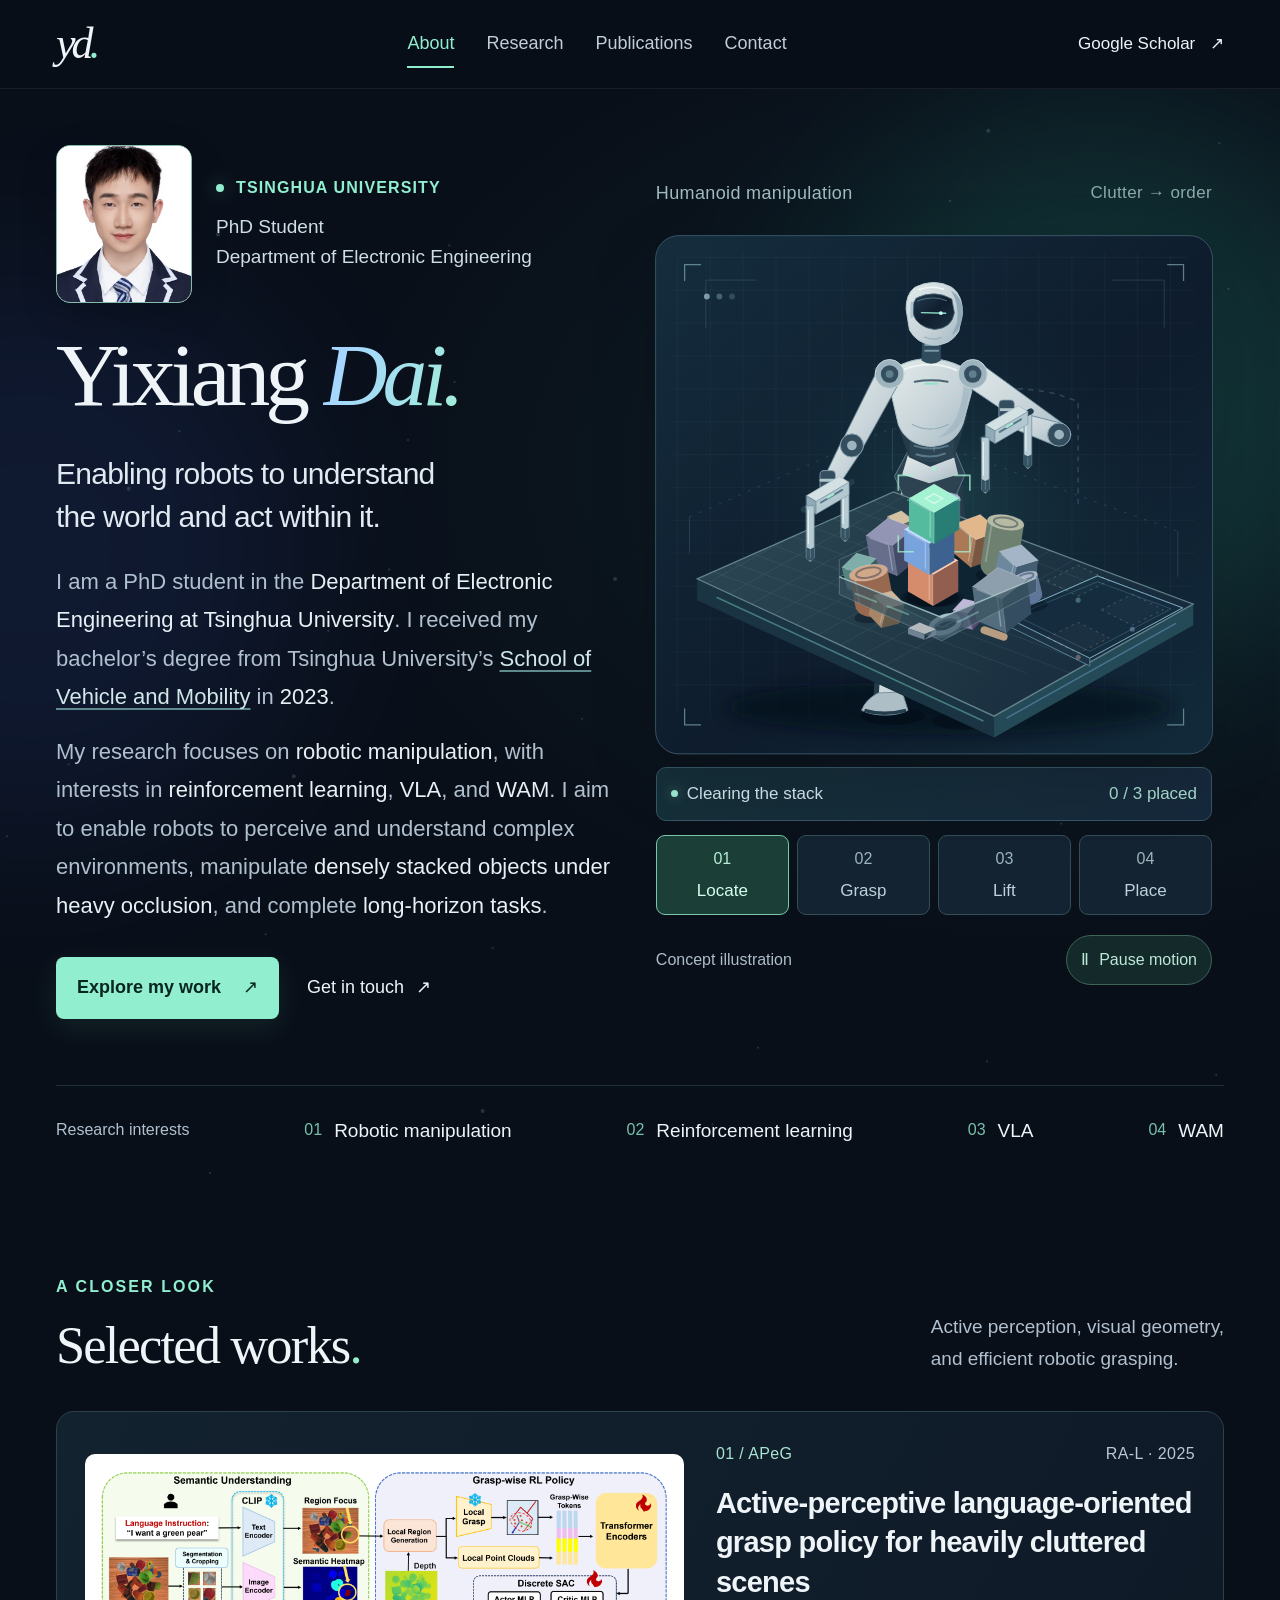
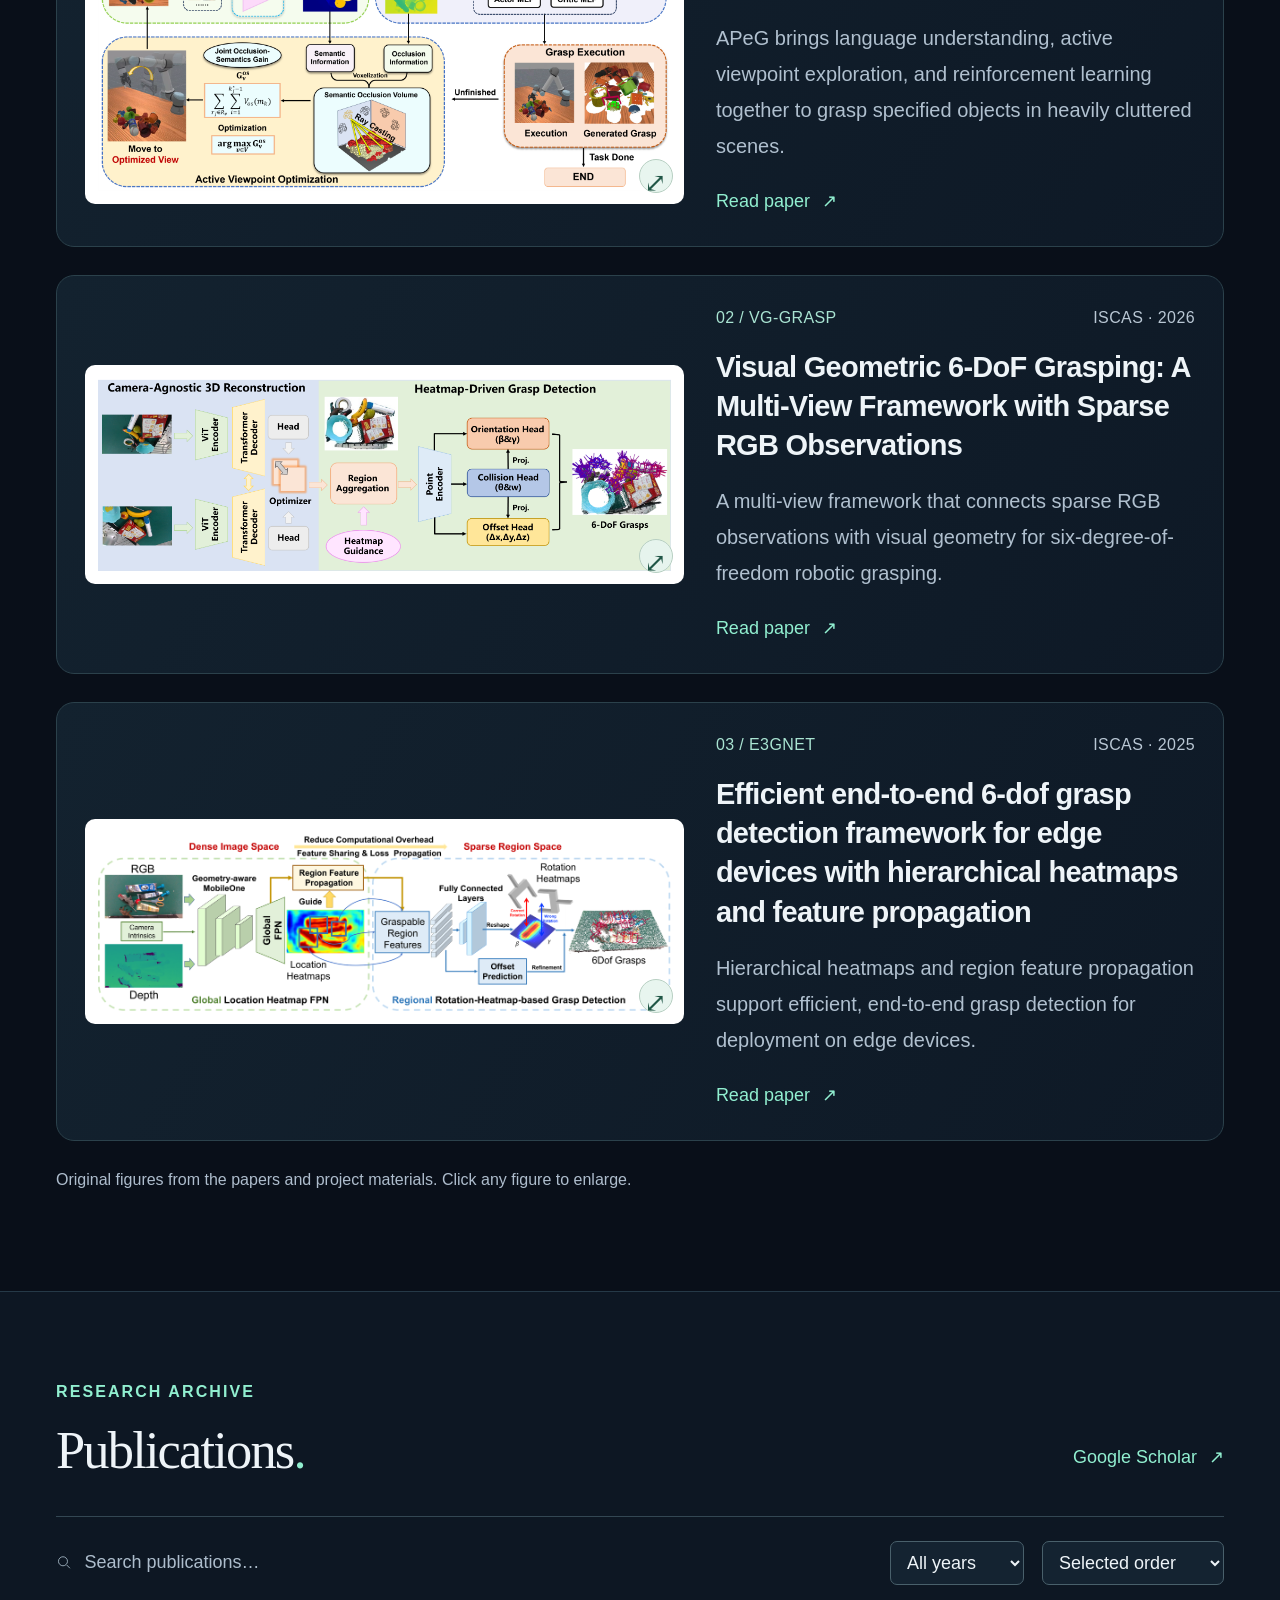
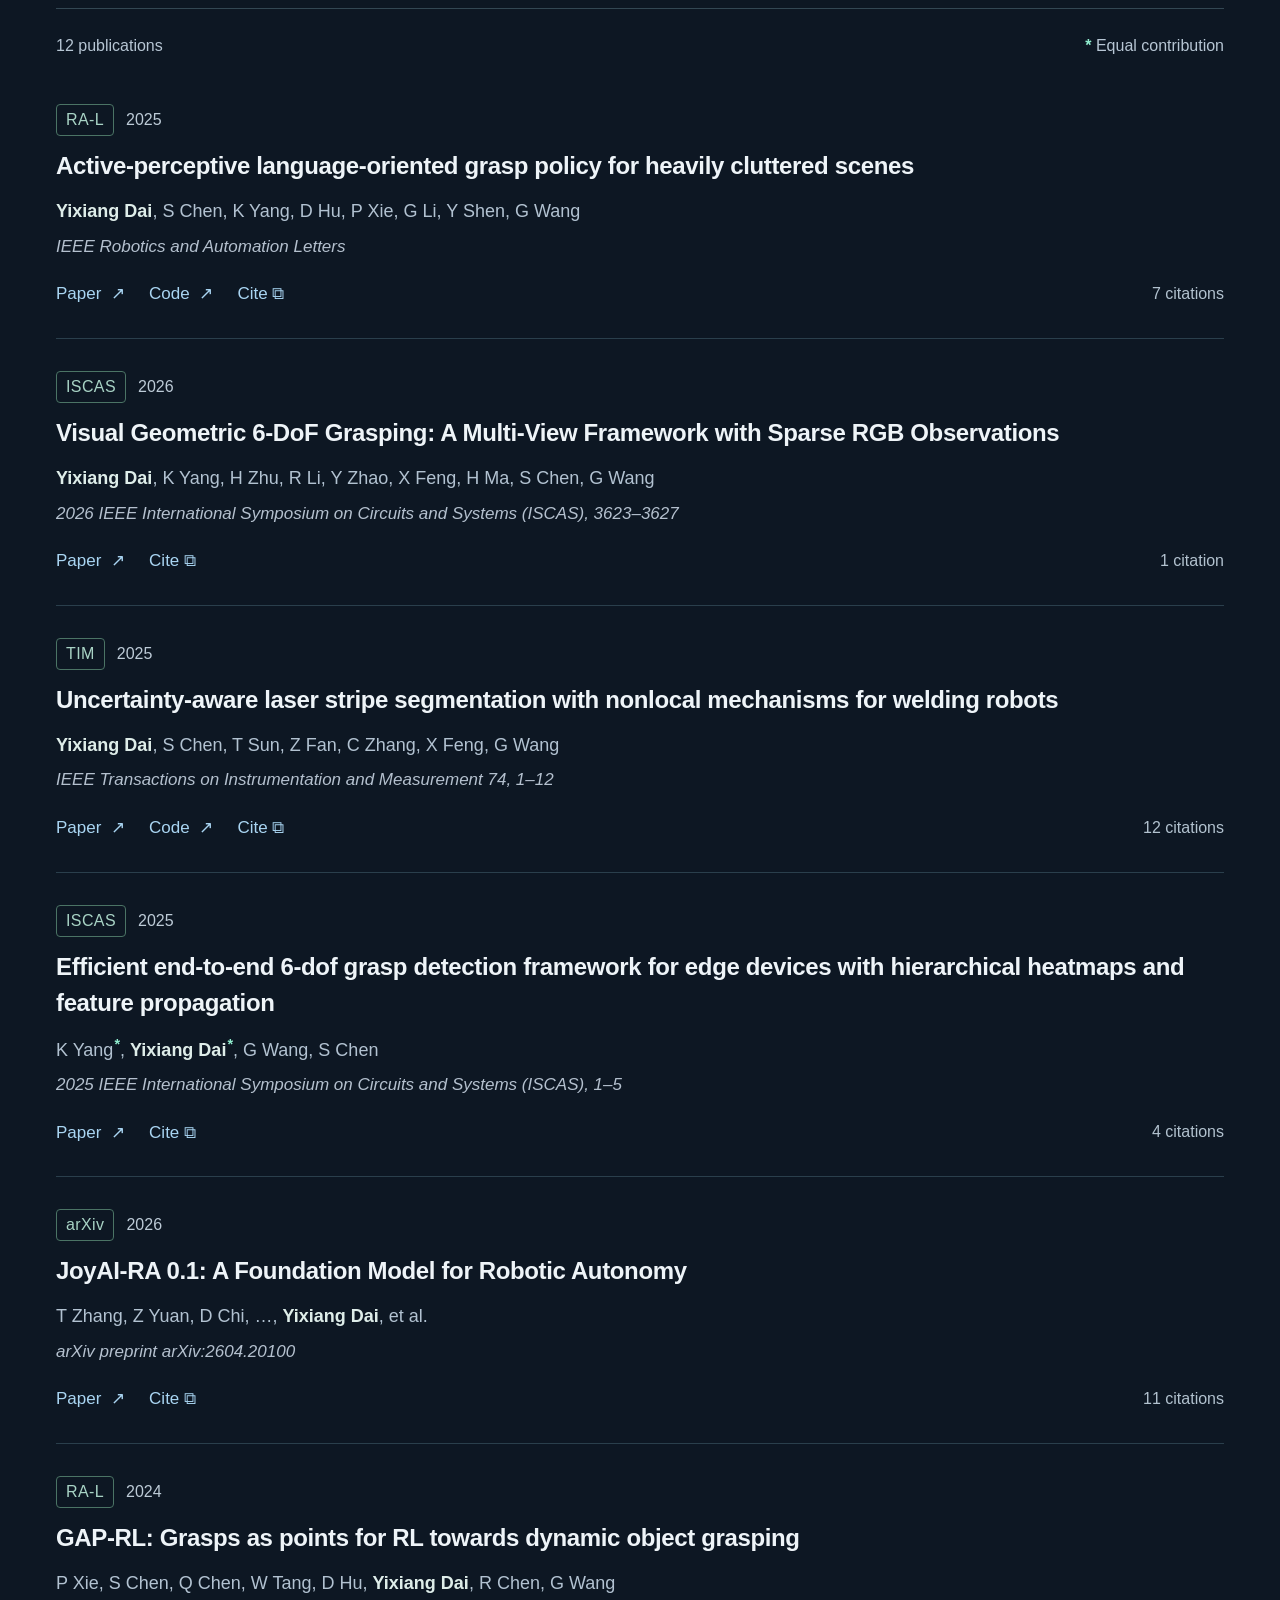
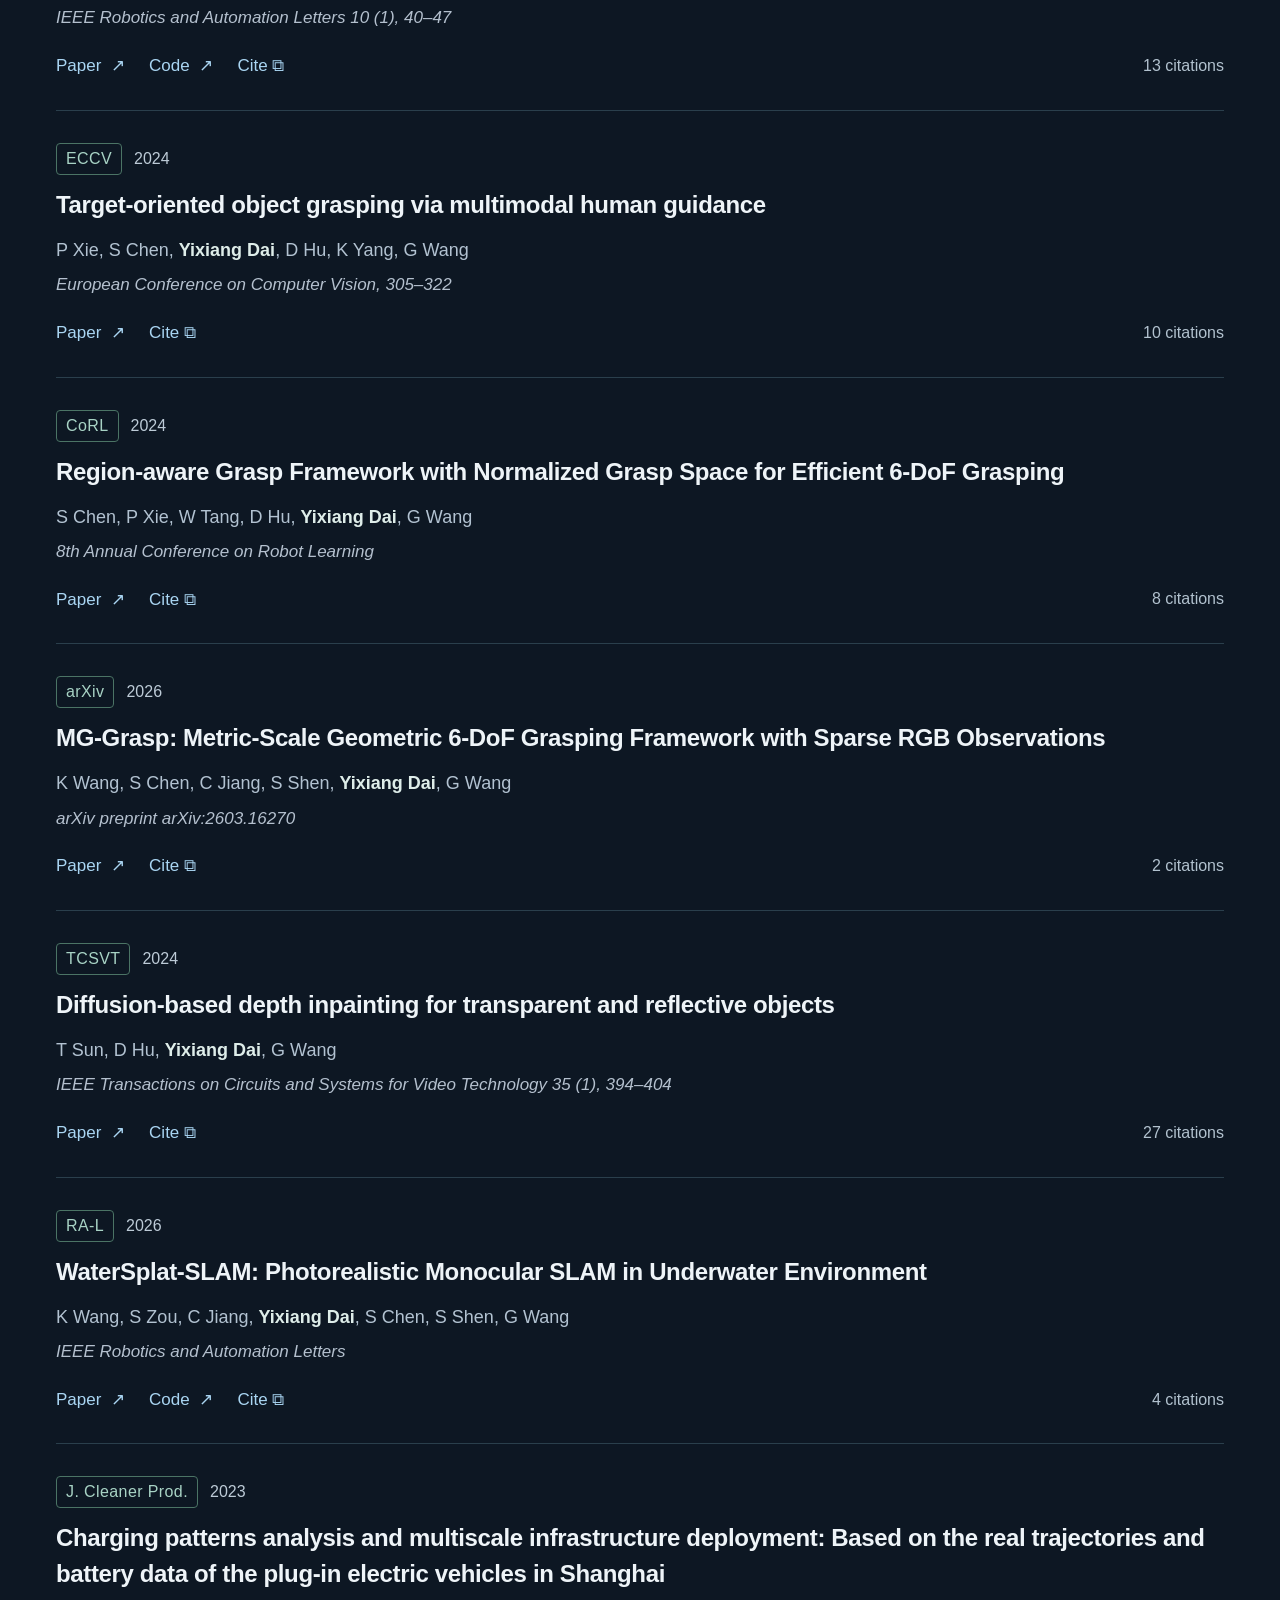
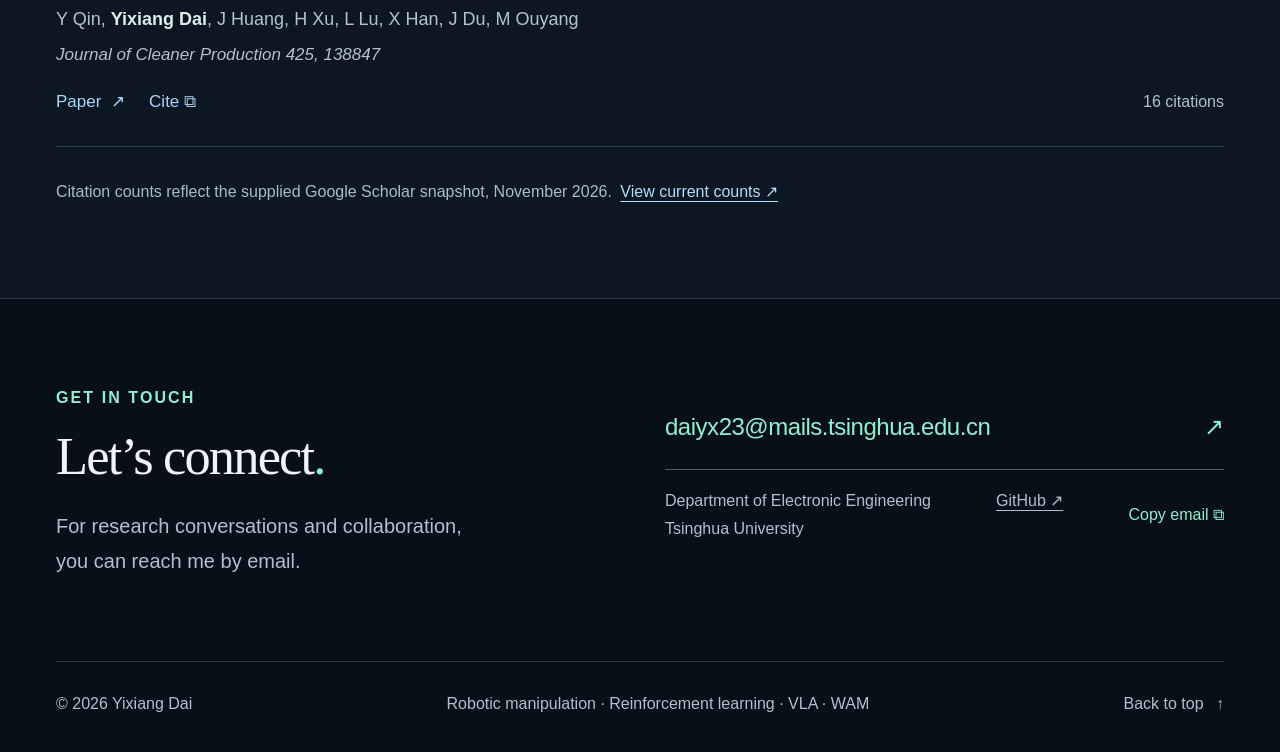
==== commit 313740cd: "Replace humanoid hands with matching parallel grippers" ====
--- a/docs/index.html
+++ b/docs/index.html
@@ -17,7 +17,7 @@
 <meta name="twitter:card" content="summary">
 <link rel="icon" href="assets/favicon.svg" type="image/svg+xml">
 <link rel="stylesheet" href="styles.css?v=da23974149d5">
-<script src="main.js?v=7a723d068f51" defer></script>
+<script src="main.js?v=ea99b26df126" defer></script>
 <script type="application/ld+json">{"@context":"https://schema.org","@graph":[{"@type":"WebSite","@id":"https://ryan-dai01.github.io/#website","url":"https://ryan-dai01.github.io/","name":"Yixiang Dai","alternateName":"Yixiang Dai — Tsinghua University","inLanguage":"en","publisher":{"@id":"https://ryan-dai01.github.io/#person"}},{"@type":"ProfilePage","@id":"https://ryan-dai01.github.io/#profile","url":"https://ryan-dai01.github.io/","name":"Yixiang Dai | Tsinghua University | Academic Homepage","isPartOf":{"@id":"https://ryan-dai01.github.io/#website"},"mainEntity":{"@id":"https://ryan-dai01.github.io/#person"},"inLanguage":"en"},{"@type":"Person","@id":"https://ryan-dai01.github.io/#person","name":"Yixiang Dai","url":"https://ryan-dai01.github.io/","mainEntityOfPage":{"@id":"https://ryan-dai01.github.io/#profile"},"jobTitle":"PhD Student","image":"https://ryan-dai01.github.io/assets/yixiang-dai.jpg","affiliation":{"@type":"Organization","name":"Department of Electronic Engineering","parentOrganization":{"@type":"CollegeOrUniversity","name":"Tsinghua University"}},"email":"mailto:daiyx23@mails.tsinghua.edu.cn","sameAs":["https://scholar.google.com/citations?user=QMw7WTEAAAAJ&hl=en","https://github.com/Ryan-DAI01"],"knowsAbout":["Robotic manipulation","Reinforcement learning","VLA","WAM","Long-horizon manipulation","Cluttered and occluded scenes"],"alumniOf":{"@type":"EducationalOrganization","name":"School of Vehicle and Mobility","parentOrganization":{"@type":"CollegeOrUniversity","name":"Tsinghua University"}}}]}</script>
 </head>
 <body>
@@ -62,7 +62,7 @@
       <div class="visual-heading"><span>Humanoid manipulation</span><span class="figure-index">Clutter → order</span></div>
       <div class="hero-art"><svg xmlns="http://www.w3.org/2000/svg" id="grasp-scene" viewBox="0 0 600 560" fill="none" role="img" aria-labelledby="hero-art-title hero-art-description" data-phase="approach" data-holding="false">
 <title id="hero-art-title">Humanoid manipulation in a cluttered, stacked scene</title>
-<desc id="hero-art-description">A humanoid robot with a head, torso, two arms, and legs sorts three colored blocks from a stack surrounded by boxes, cylinders, and scattered parts. Its head follows the working hand while the other hand rests on the workbench. It identifies the top object, wraps four fingers around the front of the object and opposes them with its thumb, lifts above the clutter, and releases the object into a separate tray. Objects stay where they are placed. The return sequence rebuilds the stack for a seamless loop. Concept illustration.</desc>
+<desc id="hero-art-description">A humanoid robot with two matching parallel grippers sorts three colored blocks from a cluttered stack into a separate tray. One gripper approaches from above, closes around opposite faces, lifts, transfers, and releases each block. The other gripper waits beside the bin. The return sequence rebuilds the stack for a continuous loop. Concept illustration.</desc>
 <defs>
  <linearGradient id="bench-bg" x1="50" y1="20" x2="540" y2="550" gradientUnits="userSpaceOnUse"><stop stop-color="#142c3c"/><stop offset=".55" stop-color="#0e1c2d"/><stop offset="1" stop-color="#112939"/></linearGradient>
  <radialGradient id="bench-halo"><stop stop-color="#4cb7a4" stop-opacity=".2"/><stop offset="1" stop-color="#0c2238" stop-opacity="0"/></radialGradient>
@@ -78,9 +78,25 @@
  <path id="upper-arm-path" d="M350 145 415 232"/>
  <path id="forearm-path" d="M415 232 300 142"/>
  <path id="support-upper-arm-path" d="M243 145 207 226"/>
- <path id="support-forearm-path" d="M207 226 205 308"/>
+ <path id="support-forearm-path" d="M215 229 190 273"/>
 <linearGradient id="humanoid-pearl" x1="0" y1="0" x2="1" y2="1"><stop stop-color="#e3ebea"/><stop offset=".55" stop-color="#c8d4d9"/><stop offset="1" stop-color="#a5b9c4"/></linearGradient>
 <linearGradient id="humanoid-visor" x1="0" y1="0" x2="1" y2="1"><stop stop-color="#243f52"/><stop offset=".5" stop-color="#101e2e"/><stop offset="1" stop-color="#1c3444"/></linearGradient>
+<g id="parallel-gripper-housing">
+ <rect x="-8" y="-18" width="16" height="21" rx="4" fill="#344e5f" stroke="#90aab8" stroke-width=".8"/>
+ <path d="M-7-8H7" stroke="#b2c6ce" stroke-width="3"/>
+ <path d="M-25 22.4 25-6.4" stroke="#213c4d" stroke-width="6" stroke-linecap="round"/>
+ <path d="m-22 8 34-20 10 6-34 20Z" fill="#d4e1e2" stroke="#a4bdc7" stroke-width=".7"/>
+ <path d="m-22 8 10 6v13l-10-6Z" fill="#91aab8" stroke="#617e90" stroke-width=".7"/>
+ <path d="m-12 14 34-20v13l-34 20Z" fill="#b4c8d1" stroke="#7f9caa" stroke-width=".7"/>
+ <path d="m-7 15 22-13" stroke="#537786" stroke-width="2" stroke-linecap="round"/>
+ <path d="m0 10 6-3.5" stroke="#a2ead2" stroke-width="2" stroke-linecap="round"/>
+</g>
+<g id="parallel-gripper-jaw">
+ <path d="M-4 8H4v54l-4 4-4-4Z" fill="#b6cbd3" stroke="#748e9c" stroke-width=".8"/>
+ <path d="M-2 13v34" stroke="#e3eeee" stroke-width="1.3" stroke-linecap="round"/>
+ <path d="m-4 51 4 2 4-2v12l-4 2-4-2Z" fill="#355362"/>
+ <path d="M0 54v8" stroke="#5f7f8d" stroke-width="1"/>
+</g>
 </defs>
 <rect x="12" y="12" width="576" height="536" rx="24" fill="url(#bench-bg)" stroke="#375665"/>
 <rect x="30" y="30" width="540" height="480" rx="18" fill="url(#workshop-grid)"/>
@@ -183,12 +199,10 @@
  <g id="support-shoulder" transform="translate(254 155)"><circle r="15" fill="#9db4bf" stroke="#c8d7dc" stroke-width="1"/><circle r="9" fill="#354f60"/><circle r="4" fill="#607f8d"/></g>
  <path id="support-forearm-shell" d="m204 226-7 81 16 2 12-78Z" fill="url(#humanoid-pearl)" stroke="#718d9d" stroke-width="1"/>
  <g id="support-elbow" transform="translate(215 229)"><circle r="12" fill="#344e5f" stroke="#8ea8b6" stroke-width="1"/><circle r="5" fill="#9cb4c0"/></g>
- <g id="support-hand" transform="translate(205 308) rotate(-8)">
-  <path d="M-7-9H8v14H-8Z" fill="#344d5e"/>
-  <path d="M-10-1q11-6 22 1l1 17-8 5-14-4Z" fill="url(#humanoid-pearl)" stroke="#809eae" stroke-width=".8"/>
-  <g stroke="#364f60" stroke-width="5" fill="none"><path d="m-7 14 1 12 3 3m2-14 2 14 3 2m1-16 3 13 3 1m0-14 4 10 3 1m-28-20-5 7 3 6"/></g>
-  <g stroke="#b9cdd4" stroke-width="3.3" fill="none"><path d="m-7 14 1 12 3 3m2-14 2 14 3 2m1-16 3 13 3 1m0-14 4 10 3 1m-28-20-5 7 3 6"/></g>
-  <path d="M-4 5h10" stroke="#8fb7b8" stroke-width="1.5"/>
+ <g id="support-gripper" class="parallel-gripper" transform="translate(190 273)">
+  <g class="gripper-rear-jaw" transform="translate(18 -10.385)"><use href="#parallel-gripper-jaw"/></g>
+  <use href="#parallel-gripper-housing"/>
+  <g class="gripper-front-jaw" transform="translate(-18 10.385)"><use href="#parallel-gripper-jaw"/></g>
  </g>
 </g>
 <g id="robot-links" stroke-linecap="round" stroke-linejoin="round">
@@ -197,50 +211,20 @@
  <path id="working-forearm-shell" d="m429 218-59-10-2 17 63 21Z" fill="url(#humanoid-pearl)" stroke="#718d9d" stroke-width="1"/>
  <g id="robot-elbow" transform="translate(432 232)"><circle r="12" fill="#344e5f" stroke="#8ea8b6" stroke-width="1"/><circle r="5" fill="#9cb4bd"/></g>
 </g>
-<!-- A carried object is in front of the forearm and behind the fingers. -->
+<!-- The rear jaw sits behind the target; the front jaw remains visible. -->
+<g id="robot-gripper" class="parallel-gripper" transform="translate(375 200)">
+ <g id="working-rear-jaw" class="gripper-rear-jaw" transform="translate(22 -12.692)"><use href="#parallel-gripper-jaw"/></g>
+ <use href="#parallel-gripper-housing"/>
+</g>
+<!-- The target stays in front of the arm and rear jaw during contact. -->
 <g id="held-object-layer"></g>
 <g id="target-frame" transform="translate(300 299)" stroke="#b8ffe2" stroke-width="1.7">
  <path d="M-37-23v-16h16M21-39h16v16M37 23v17H21M-21 40h-16V23"/>
  <path id="target-scan" d="M-28 0H28" stroke-width="1" opacity=".8"/>
  <circle cx="0" cy="-46" r="2.5" fill="#b8ffe2" stroke="none"/>
 </g>
-<g id="robot-hand" transform="translate(373 217)">
- <path d="m-6-9 16 4 2 15-17 3-7-8Z" fill="#344c5a" stroke="#8ba7b5" stroke-width=".8"/>
- <path d="m-7-1 17 4-2 8-14-1Z" fill="#cbd8dc"/>
- <path id="hand-palm" d="M-7 5C-18 7-22 16-19 27l6 11c5 5 14 4 20-4 7-8 8-18 4-25L3 3Z" fill="url(#humanoid-pearl)" stroke="#8fa8b4" stroke-width=".9"/>
- <path d="M-10 10q-9 8-4 19l6 7" stroke="#eff7f5" stroke-opacity=".7" stroke-width="1.5" stroke-linecap="round"/>
- <path d="m0 10 5 4-3 11-7 4-4-10Z" fill="#a7bcc6"/>
- <path d="m-3 13 4 1" stroke="#8fe3cc" stroke-width="2" stroke-linecap="round"/>
- <g class="hand-digit" id="finger-index" data-open="[[-15,18],[-4,34],[3,47],[5,58]]" data-closed="[[-15,18],[-28,23],[-42,30],[-47,37]]" stroke-linecap="round" stroke-linejoin="round">
-  <path class="finger-base" d="M-15 18 L-4 34 L3 47 L5 58" stroke="#334754" stroke-width="7.2"/>
-  <path class="finger-surface" d="M-15 18 L-4 34 L3 47 L5 58" stroke="#bacbd2" stroke-width="5.2"/>
-  <circle class="finger-joint-a" cx="-4" cy="34" r="1.9760000000000002" fill="#657f8c"/>
-  <circle class="finger-joint-b" cx="3" cy="47" r="1.7680000000000002" fill="#657f8c"/>
- </g>
- <g class="hand-digit" id="finger-middle" data-open="[[-17,24],[-2,39],[9,53],[12,65]]" data-closed="[[-17,24],[-30,30],[-44,37],[-47,43]]" stroke-linecap="round" stroke-linejoin="round">
-  <path class="finger-base" d="M-17 24 L-2 39 L9 53 L12 65" stroke="#334754" stroke-width="7.5"/>
-  <path class="finger-surface" d="M-17 24 L-2 39 L9 53 L12 65" stroke="#bacbd2" stroke-width="5.5"/>
-  <circle class="finger-joint-a" cx="-2" cy="39" r="2.09" fill="#657f8c"/>
-  <circle class="finger-joint-b" cx="9" cy="53" r="1.87" fill="#657f8c"/>
- </g>
- <g class="hand-digit" id="finger-ring" data-open="[[-15,30],[4,43],[18,55],[21,66]]" data-closed="[[-15,30],[-27,37],[-40,44],[-43,49]]" stroke-linecap="round" stroke-linejoin="round">
-  <path class="finger-base" d="M-15 30 L4 43 L18 55 L21 66" stroke="#334754" stroke-width="7.2"/>
-  <path class="finger-surface" d="M-15 30 L4 43 L18 55 L21 66" stroke="#bacbd2" stroke-width="5.2"/>
-  <circle class="finger-joint-a" cx="4" cy="43" r="1.9760000000000002" fill="#657f8c"/>
-  <circle class="finger-joint-b" cx="18" cy="55" r="1.7680000000000002" fill="#657f8c"/>
- </g>
- <g class="hand-digit" id="finger-little" data-open="[[-10,35],[10,45],[24,52],[28,60]]" data-closed="[[-10,35],[-21,43],[-32,49],[-36,53]]" stroke-linecap="round" stroke-linejoin="round">
-  <path class="finger-base" d="M-10 35 L10 45 L24 52 L28 60" stroke="#334754" stroke-width="6.7"/>
-  <path class="finger-surface" d="M-10 35 L10 45 L24 52 L28 60" stroke="#bacbd2" stroke-width="4.7"/>
-  <circle class="finger-joint-a" cx="10" cy="45" r="1.786" fill="#657f8c"/>
-  <circle class="finger-joint-b" cx="24" cy="52" r="1.598" fill="#657f8c"/>
- </g>
- <g class="hand-digit" id="finger-thumb" data-open="[[7,13],[22,6],[26,-7],[20,-15]]" data-closed="[[7,13],[4,0],[-7,-5],[-20,5]]" stroke-linecap="round" stroke-linejoin="round">
-  <path class="finger-base" d="M7 13 L22 6 L26 -7 L20 -15" stroke="#334754" stroke-width="9.2"/>
-  <path class="finger-surface" d="M7 13 L22 6 L26 -7 L20 -15" stroke="#dae3e5" stroke-width="7.2"/>
-  <circle class="finger-joint-a" cx="22" cy="6" r="2.736" fill="#657f8c"/>
-  <circle class="finger-joint-b" cx="26" cy="-7" r="2.4480000000000004" fill="#657f8c"/>
- </g>
+<g id="gripper-front" transform="translate(375 200)">
+ <g id="working-front-jaw" class="gripper-front-jaw" transform="translate(-22 12.692)"><use href="#parallel-gripper-jaw"/></g>
 </g>
 <path d="M42 501v17h17m482 0h17v-17M42 59V42h17m482 0h17v17" stroke="#8ab2ba" stroke-width="1.3" opacity=".65"/>
 </svg>
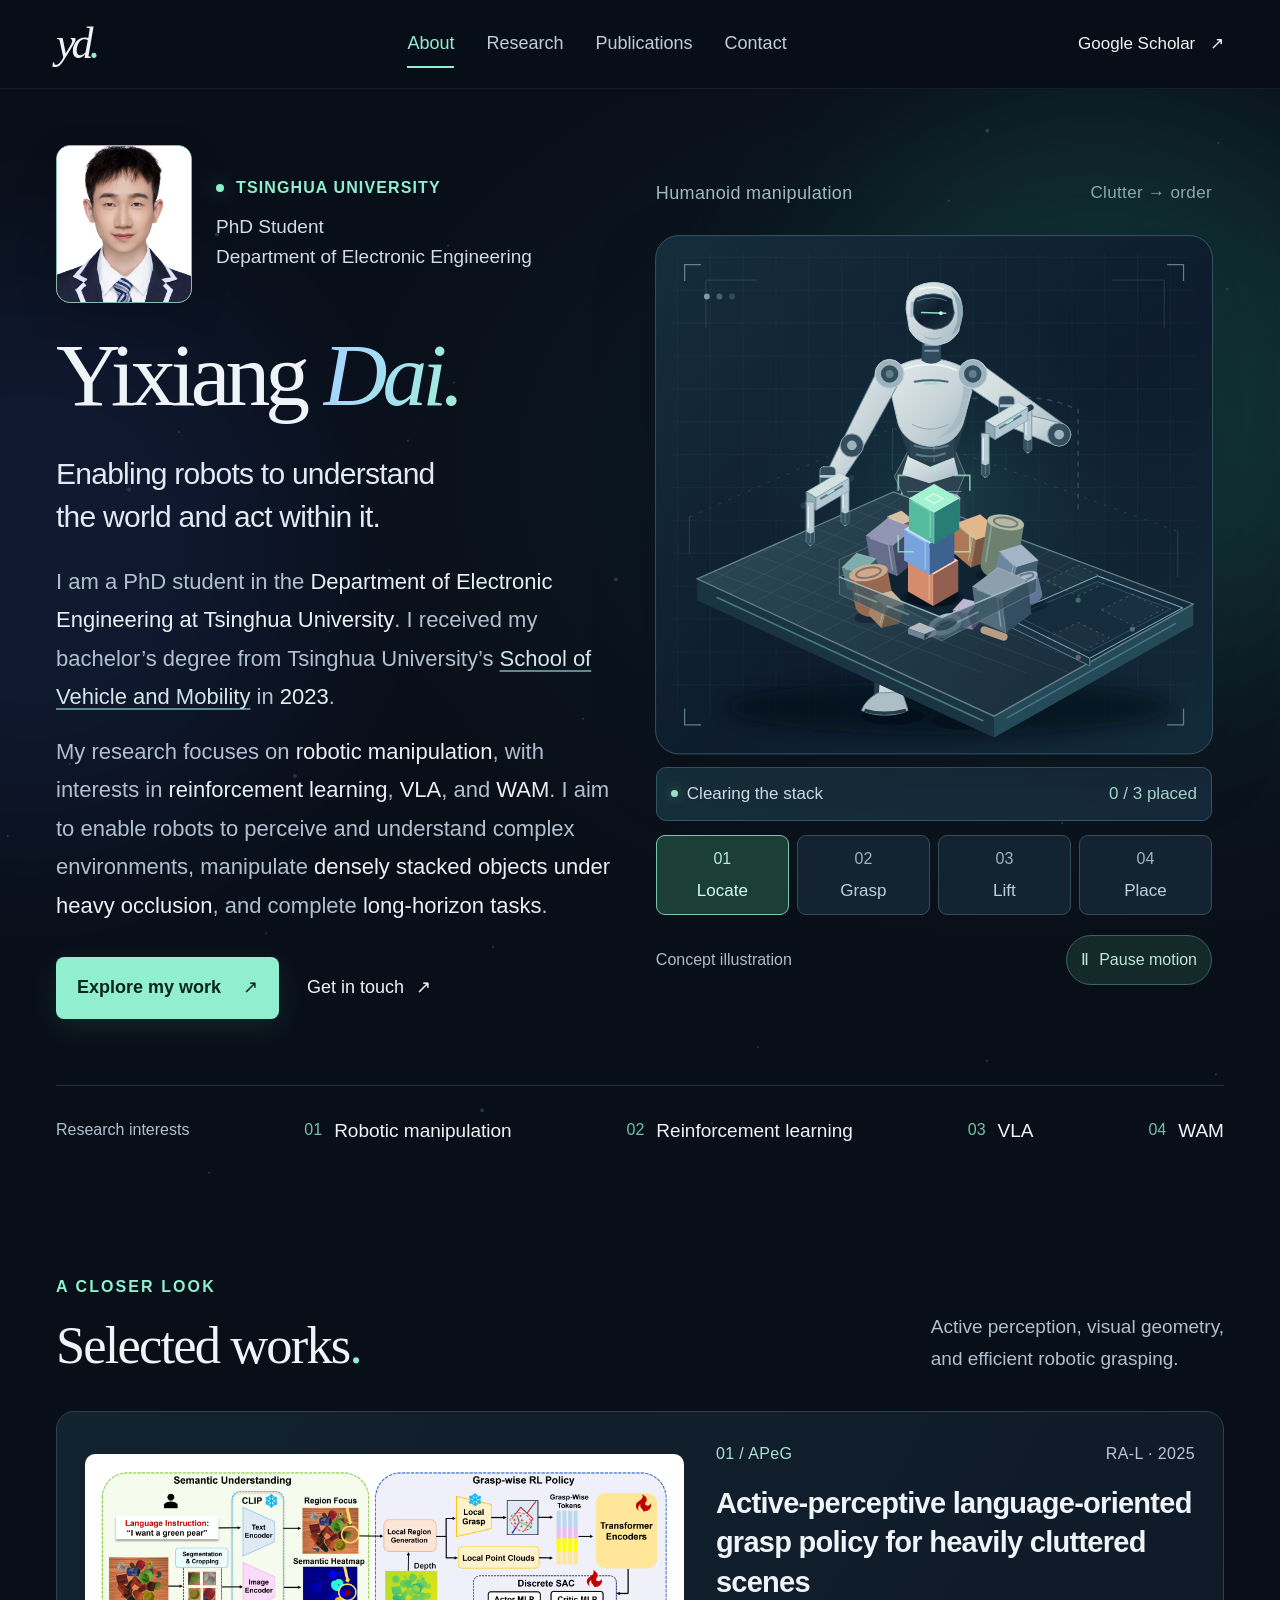
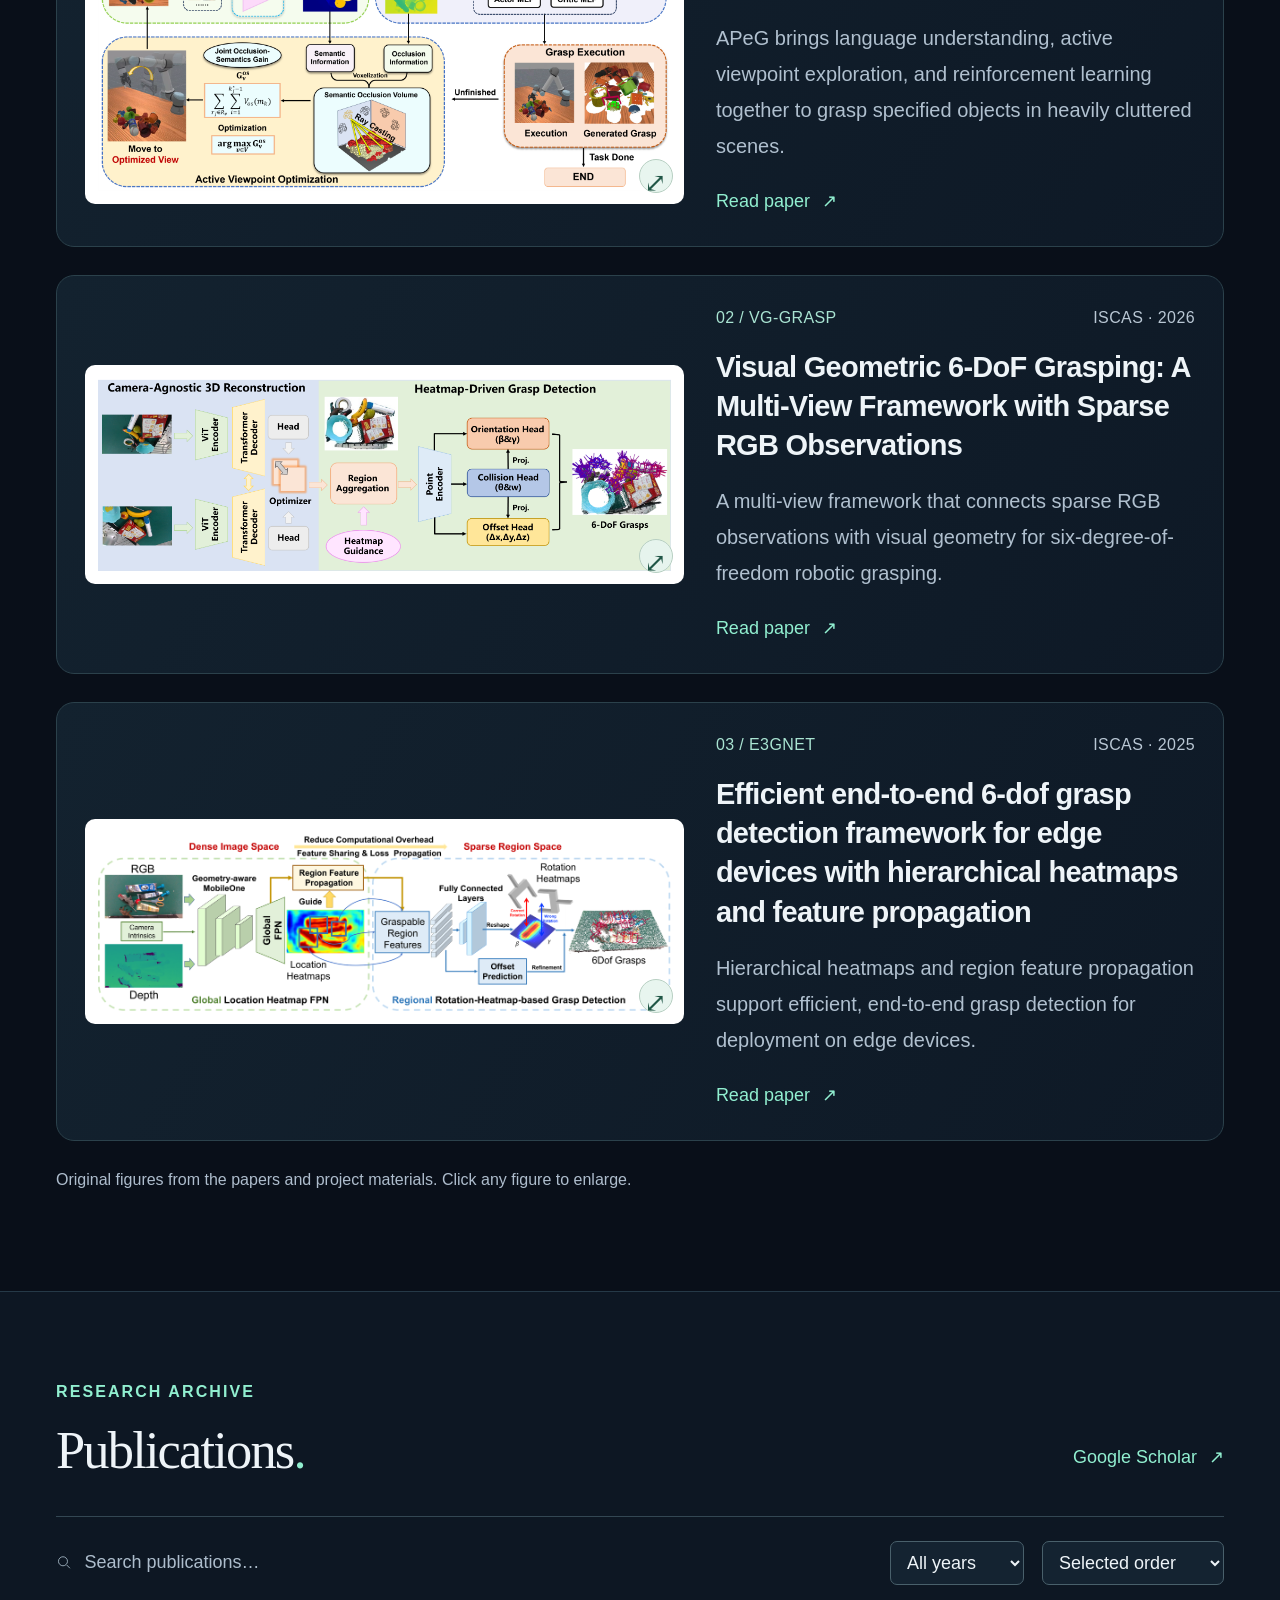
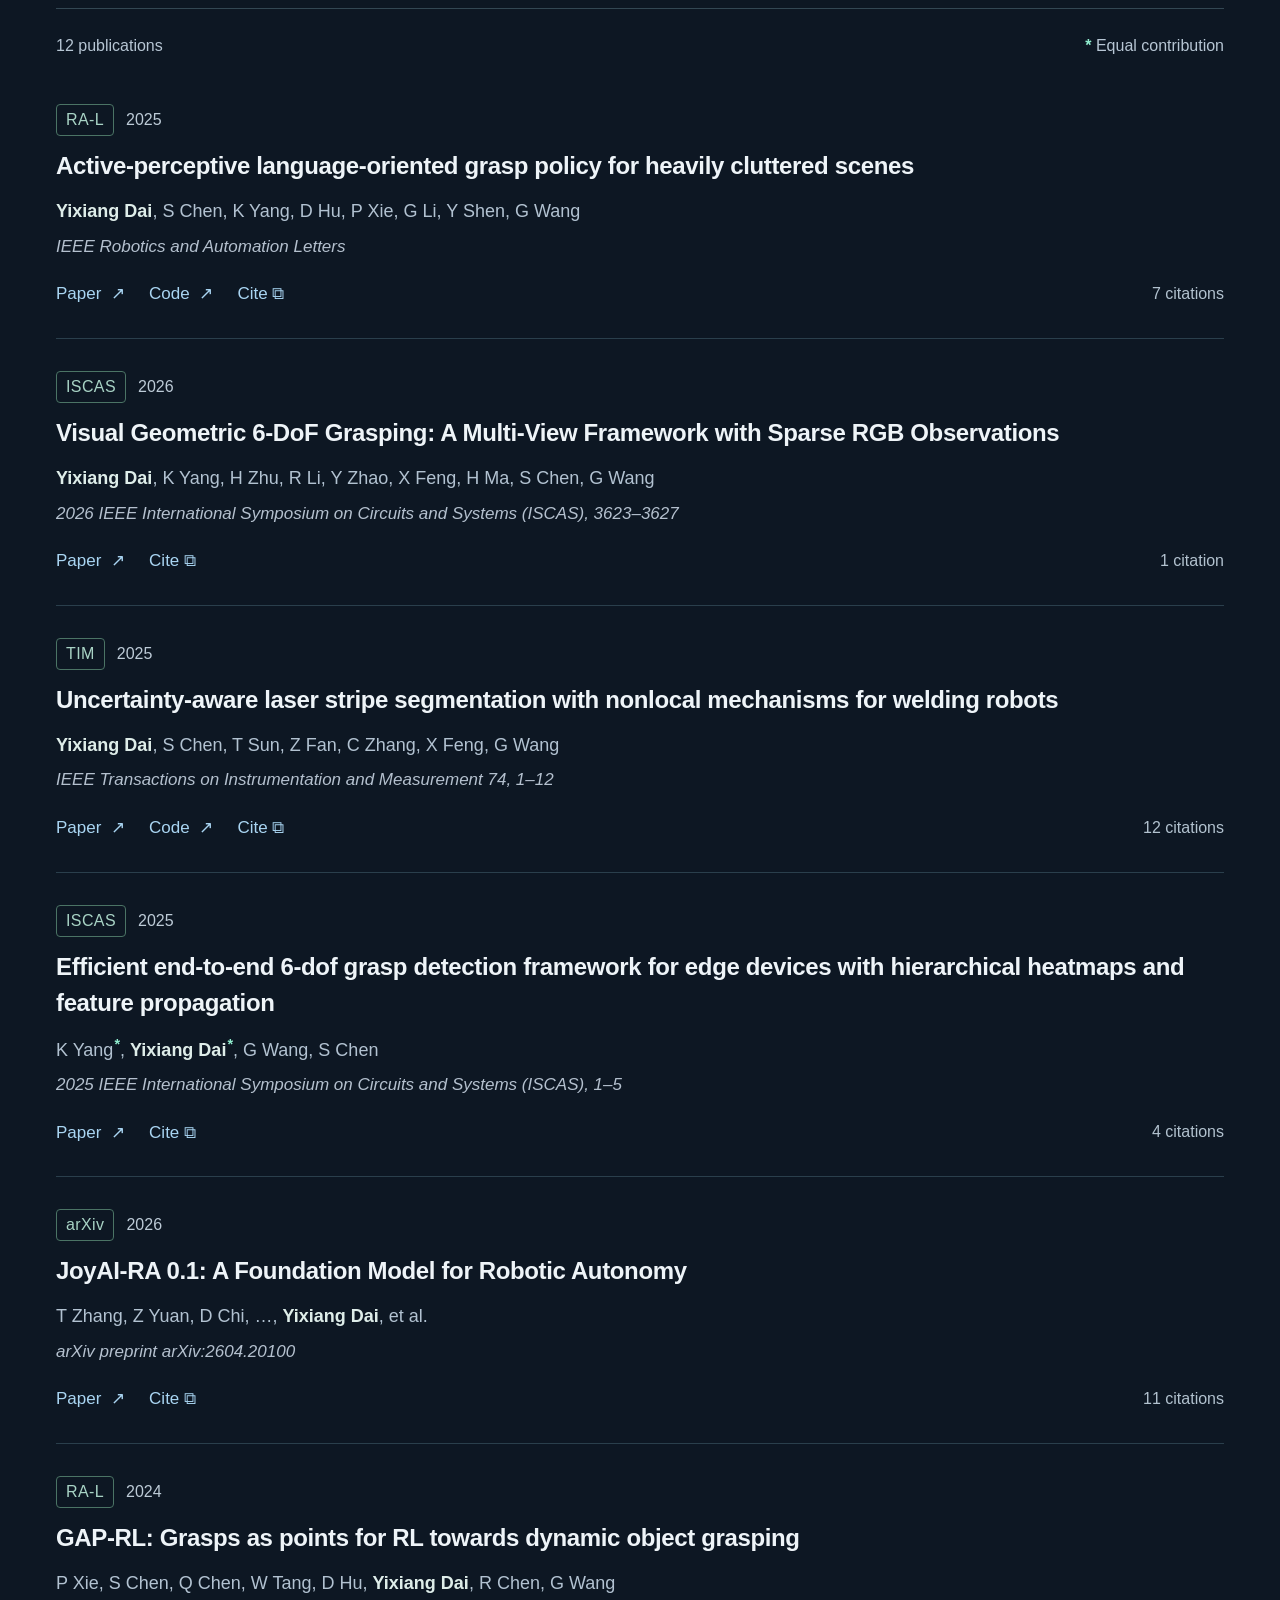
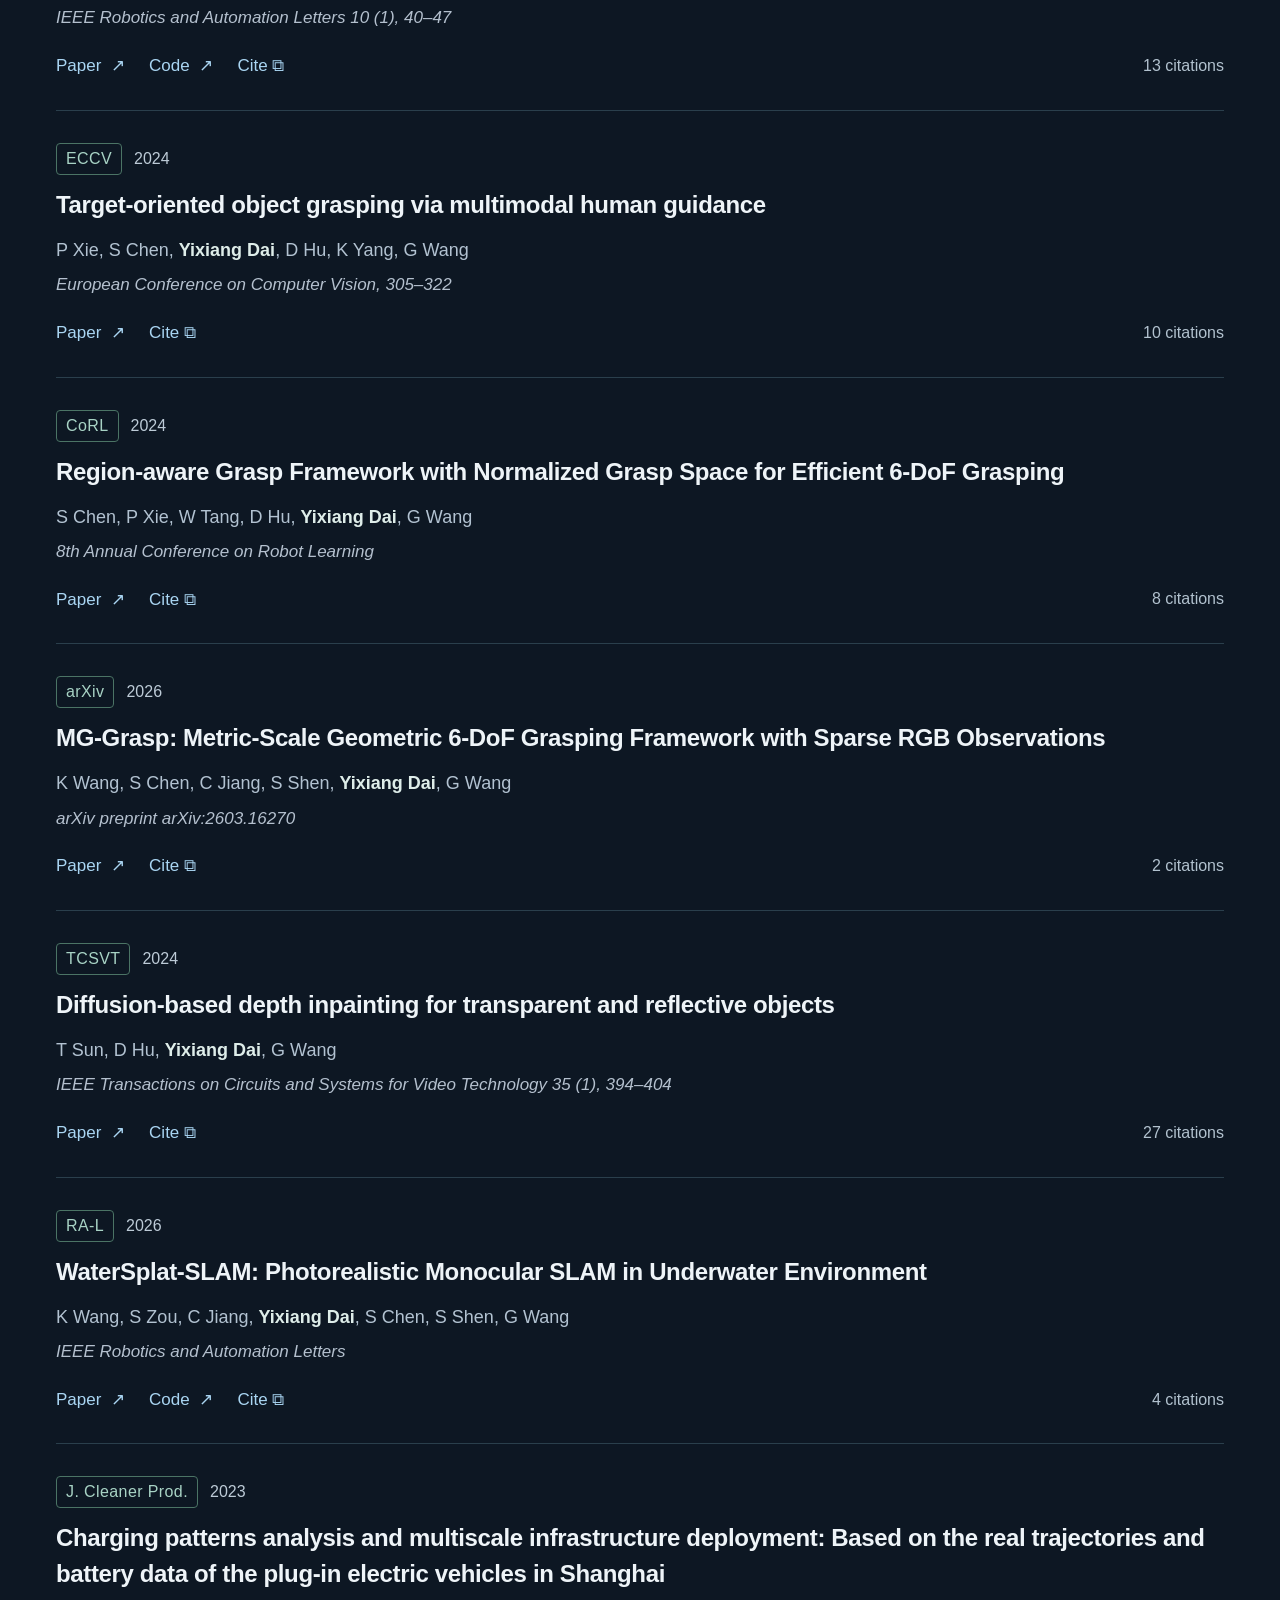
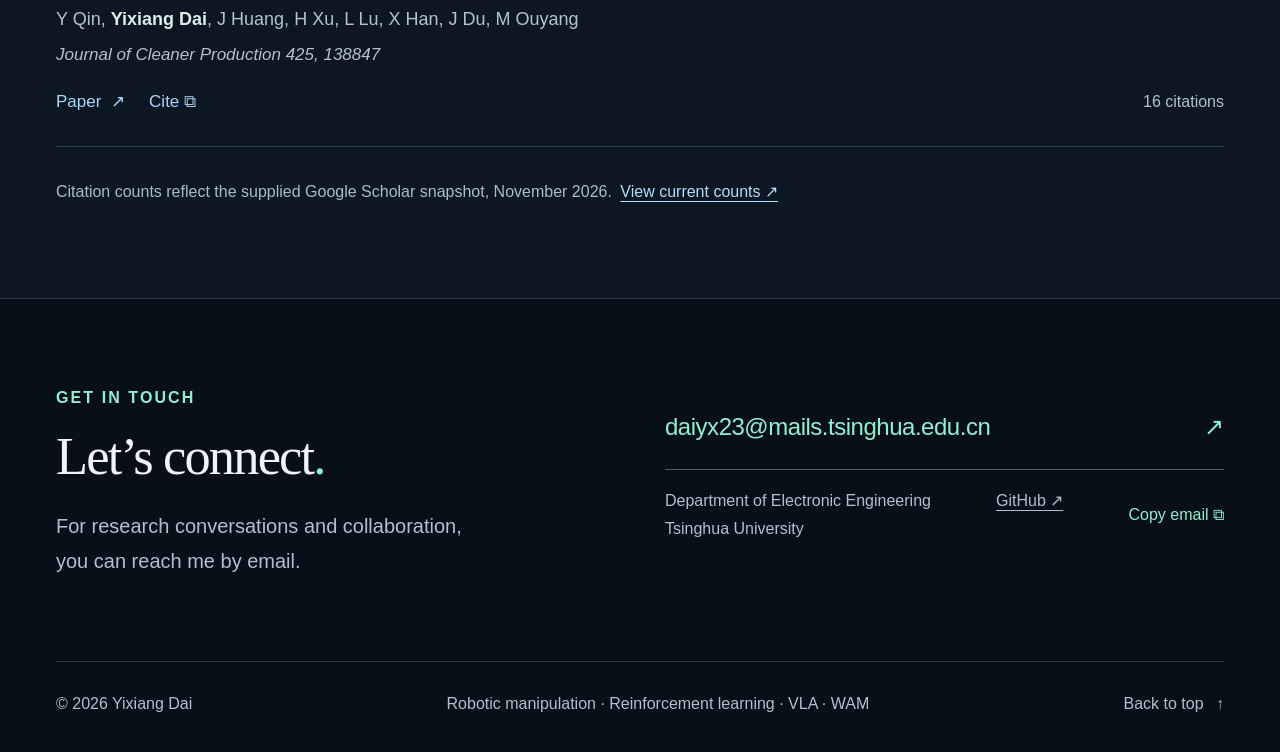
==== commit d4a8f420: "Shorten both gripper jaws and align grasp contact" ====
--- a/docs/index.html
+++ b/docs/index.html
@@ -17,7 +17,7 @@
 <meta name="twitter:card" content="summary">
 <link rel="icon" href="assets/favicon.svg" type="image/svg+xml">
 <link rel="stylesheet" href="styles.css?v=da23974149d5">
-<script src="main.js?v=ea99b26df126" defer></script>
+<script src="main.js?v=de13265aca38" defer></script>
 <script type="application/ld+json">{"@context":"https://schema.org","@graph":[{"@type":"WebSite","@id":"https://ryan-dai01.github.io/#website","url":"https://ryan-dai01.github.io/","name":"Yixiang Dai","alternateName":"Yixiang Dai — Tsinghua University","inLanguage":"en","publisher":{"@id":"https://ryan-dai01.github.io/#person"}},{"@type":"ProfilePage","@id":"https://ryan-dai01.github.io/#profile","url":"https://ryan-dai01.github.io/","name":"Yixiang Dai | Tsinghua University | Academic Homepage","isPartOf":{"@id":"https://ryan-dai01.github.io/#website"},"mainEntity":{"@id":"https://ryan-dai01.github.io/#person"},"inLanguage":"en"},{"@type":"Person","@id":"https://ryan-dai01.github.io/#person","name":"Yixiang Dai","url":"https://ryan-dai01.github.io/","mainEntityOfPage":{"@id":"https://ryan-dai01.github.io/#profile"},"jobTitle":"PhD Student","image":"https://ryan-dai01.github.io/assets/yixiang-dai.jpg","affiliation":{"@type":"Organization","name":"Department of Electronic Engineering","parentOrganization":{"@type":"CollegeOrUniversity","name":"Tsinghua University"}},"email":"mailto:daiyx23@mails.tsinghua.edu.cn","sameAs":["https://scholar.google.com/citations?user=QMw7WTEAAAAJ&hl=en","https://github.com/Ryan-DAI01"],"knowsAbout":["Robotic manipulation","Reinforcement learning","VLA","WAM","Long-horizon manipulation","Cluttered and occluded scenes"],"alumniOf":{"@type":"EducationalOrganization","name":"School of Vehicle and Mobility","parentOrganization":{"@type":"CollegeOrUniversity","name":"Tsinghua University"}}}]}</script>
 </head>
 <body>
@@ -81,7 +81,7 @@
  <path id="support-forearm-path" d="M215 229 190 273"/>
 <linearGradient id="humanoid-pearl" x1="0" y1="0" x2="1" y2="1"><stop stop-color="#e3ebea"/><stop offset=".55" stop-color="#c8d4d9"/><stop offset="1" stop-color="#a5b9c4"/></linearGradient>
 <linearGradient id="humanoid-visor" x1="0" y1="0" x2="1" y2="1"><stop stop-color="#243f52"/><stop offset=".5" stop-color="#101e2e"/><stop offset="1" stop-color="#1c3444"/></linearGradient>
-<g id="parallel-gripper-housing">
+<g id="parallel-gripper-housing" transform="translate(0 -4)">
  <rect x="-8" y="-18" width="16" height="21" rx="4" fill="#344e5f" stroke="#90aab8" stroke-width=".8"/>
  <path d="M-7-8H7" stroke="#b2c6ce" stroke-width="3"/>
  <path d="M-25 22.4 25-6.4" stroke="#213c4d" stroke-width="6" stroke-linecap="round"/>
@@ -92,10 +92,10 @@
  <path d="m0 10 6-3.5" stroke="#a2ead2" stroke-width="2" stroke-linecap="round"/>
 </g>
 <g id="parallel-gripper-jaw">
- <path d="M-4 8H4v54l-4 4-4-4Z" fill="#b6cbd3" stroke="#748e9c" stroke-width=".8"/>
- <path d="M-2 13v34" stroke="#e3eeee" stroke-width="1.3" stroke-linecap="round"/>
- <path d="m-4 51 4 2 4-2v12l-4 2-4-2Z" fill="#355362"/>
- <path d="M0 54v8" stroke="#5f7f8d" stroke-width="1"/>
+ <path d="M-4 4H4v42l-4 4-4-4Z" fill="#b6cbd3" stroke="#748e9c" stroke-width=".8"/>
+ <path d="M-2 9v22" stroke="#e3eeee" stroke-width="1.3" stroke-linecap="round"/>
+ <path d="m-4 35 4 2 4-2v12l-4 2-4-2Z" fill="#355362"/>
+ <path d="M0 38v8" stroke="#5f7f8d" stroke-width="1"/>
 </g>
 </defs>
 <rect x="12" y="12" width="576" height="536" rx="24" fill="url(#bench-bg)" stroke="#375665"/>
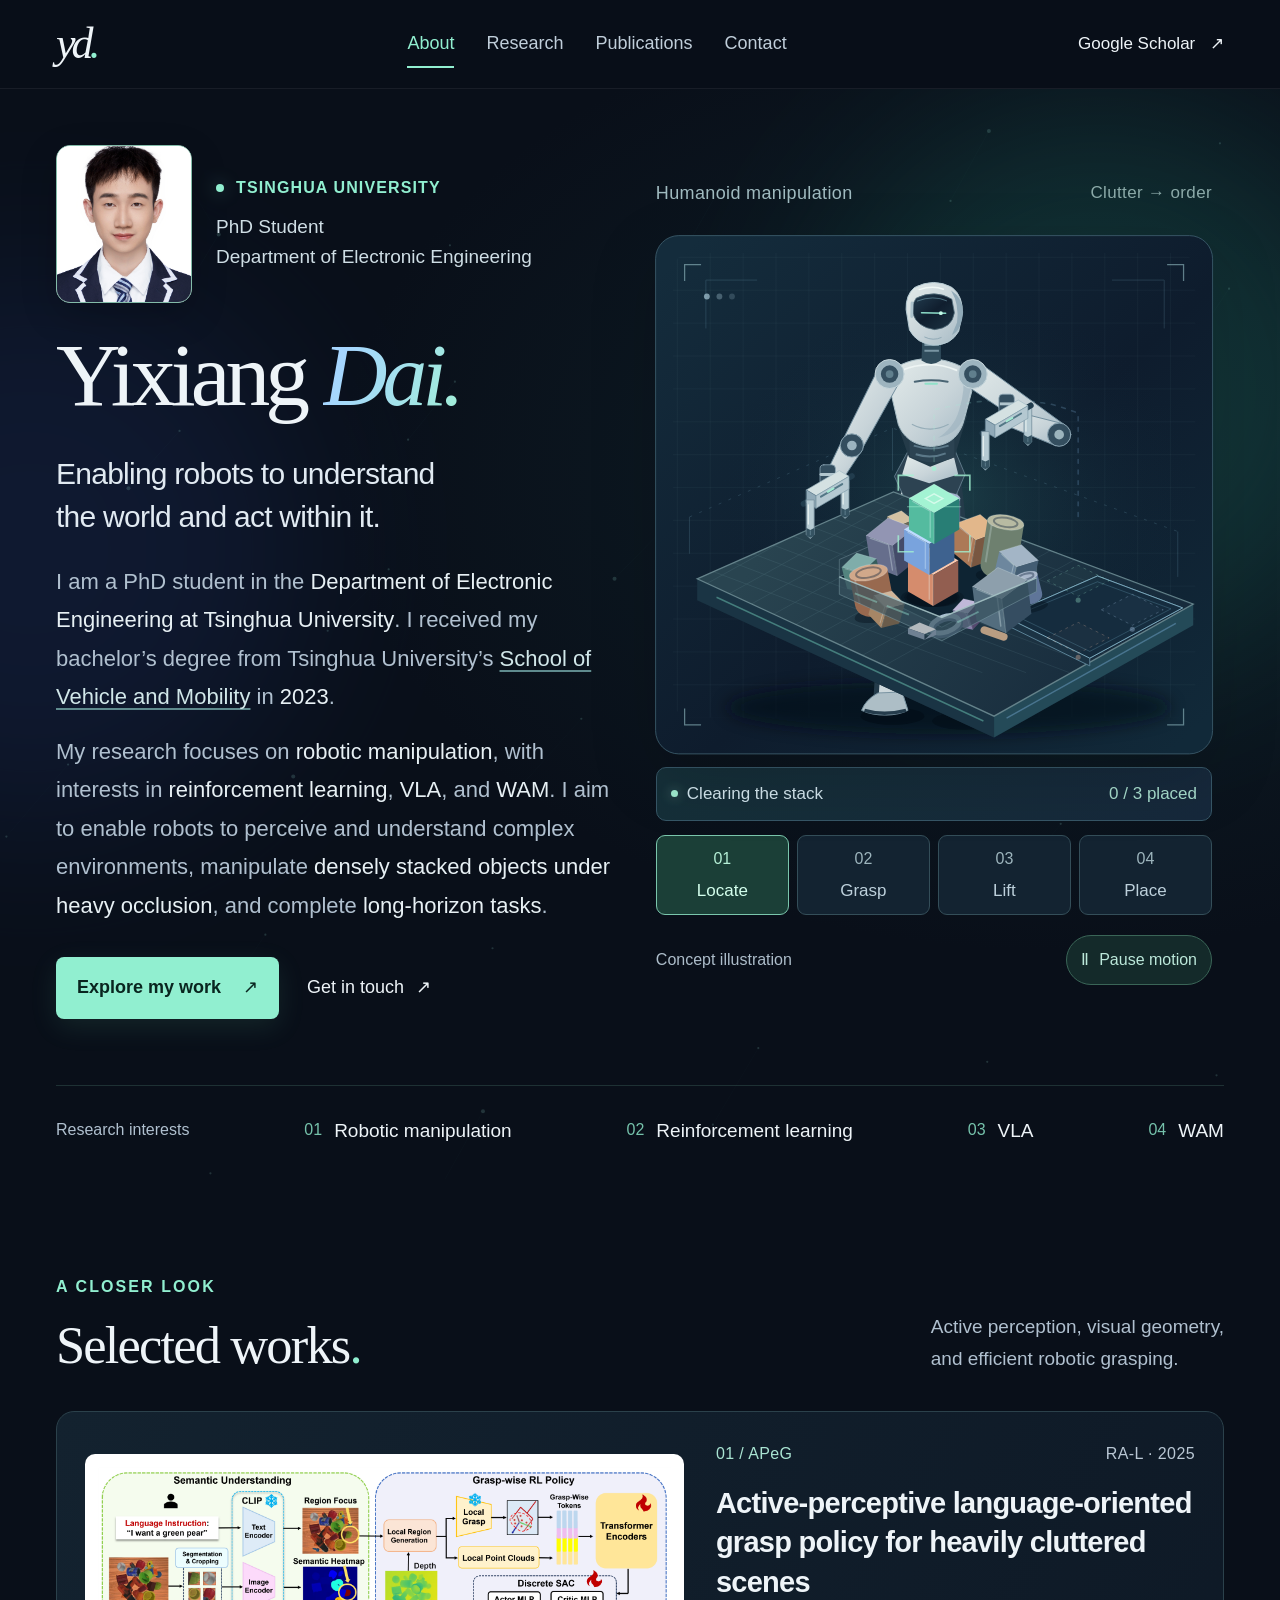
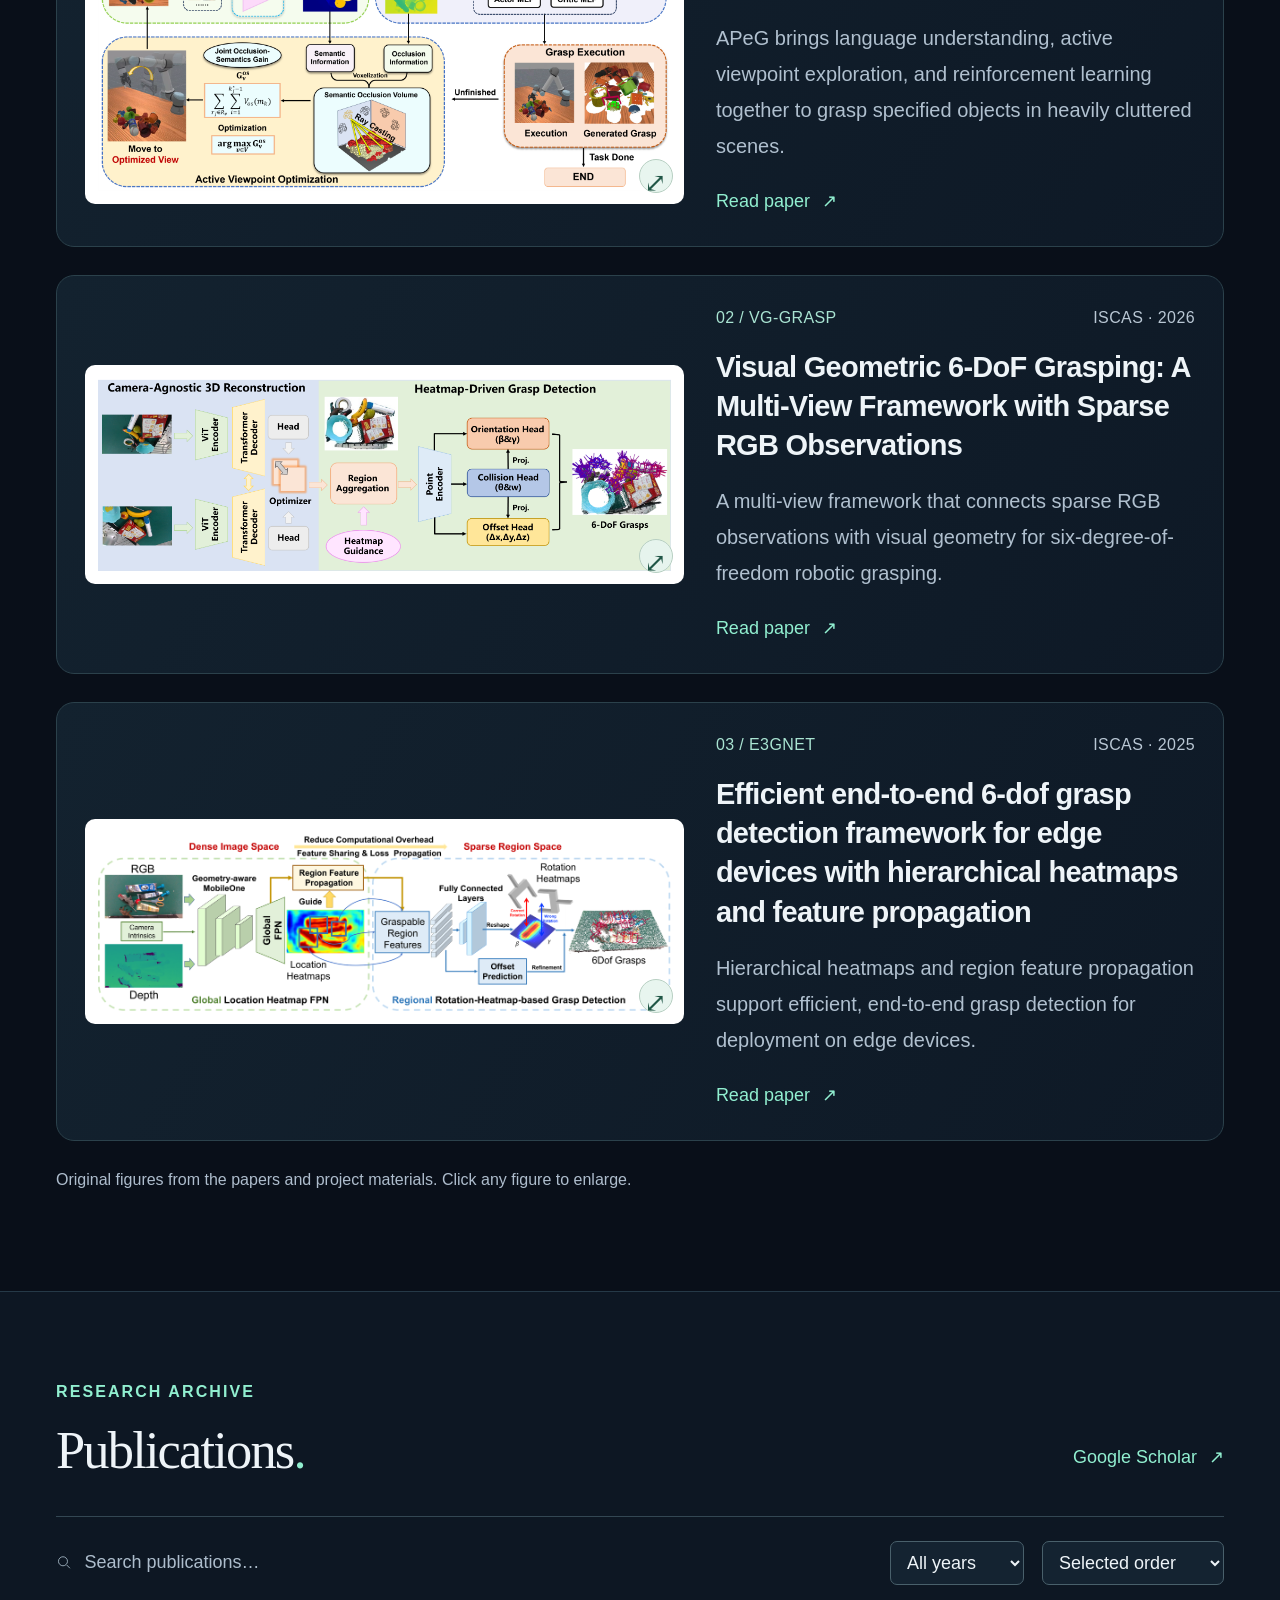
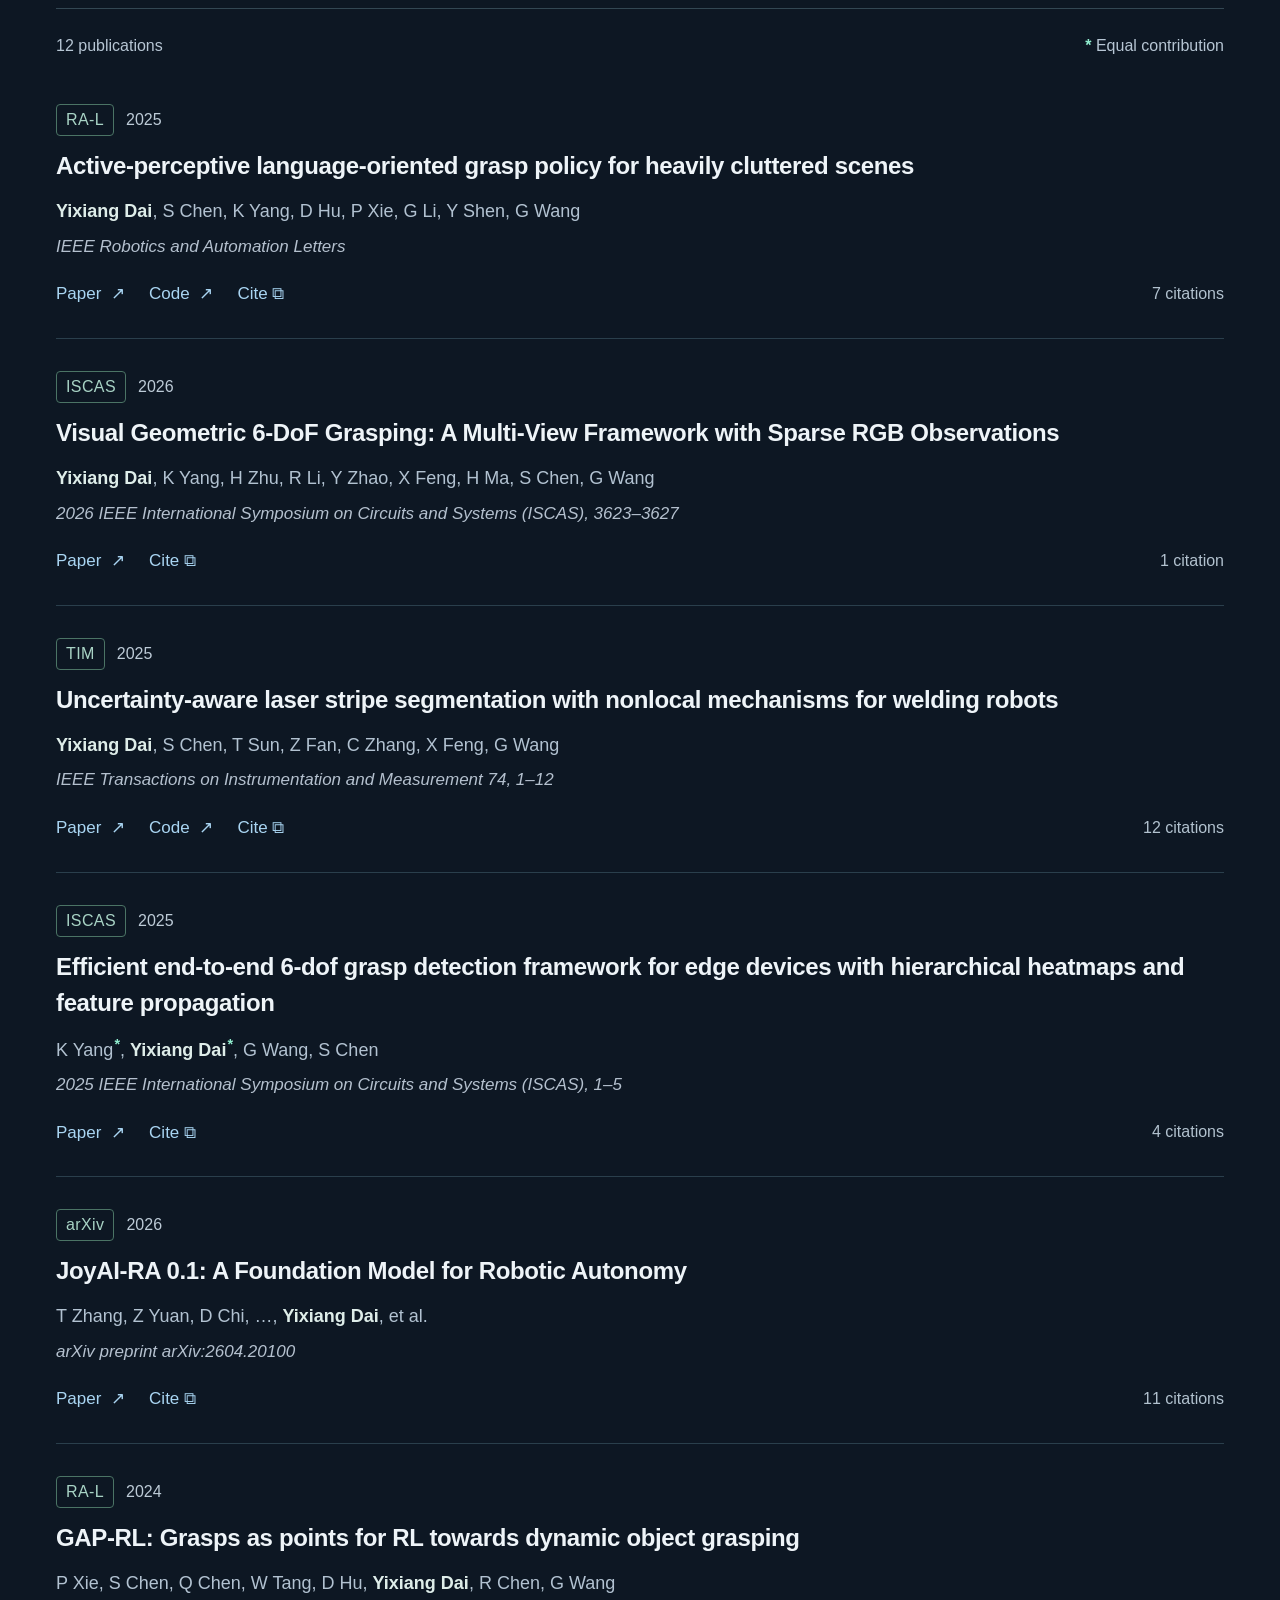
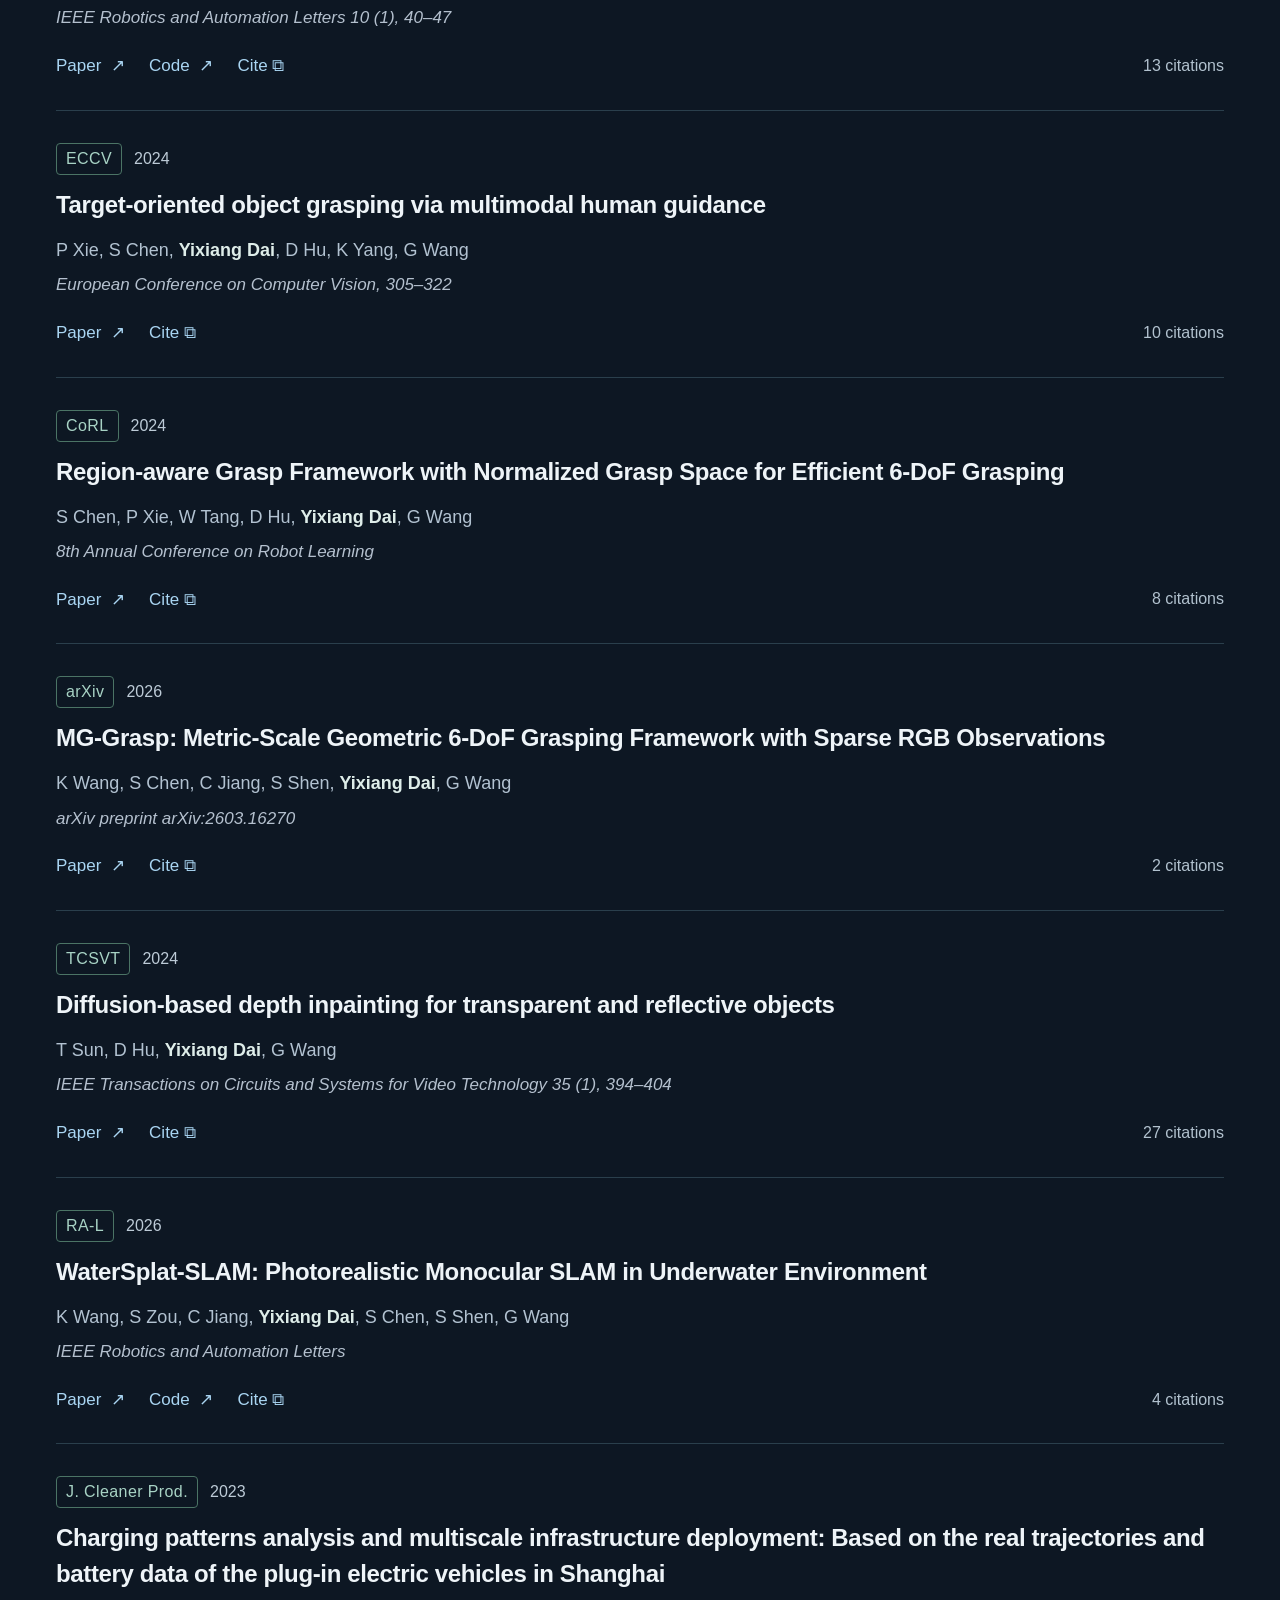
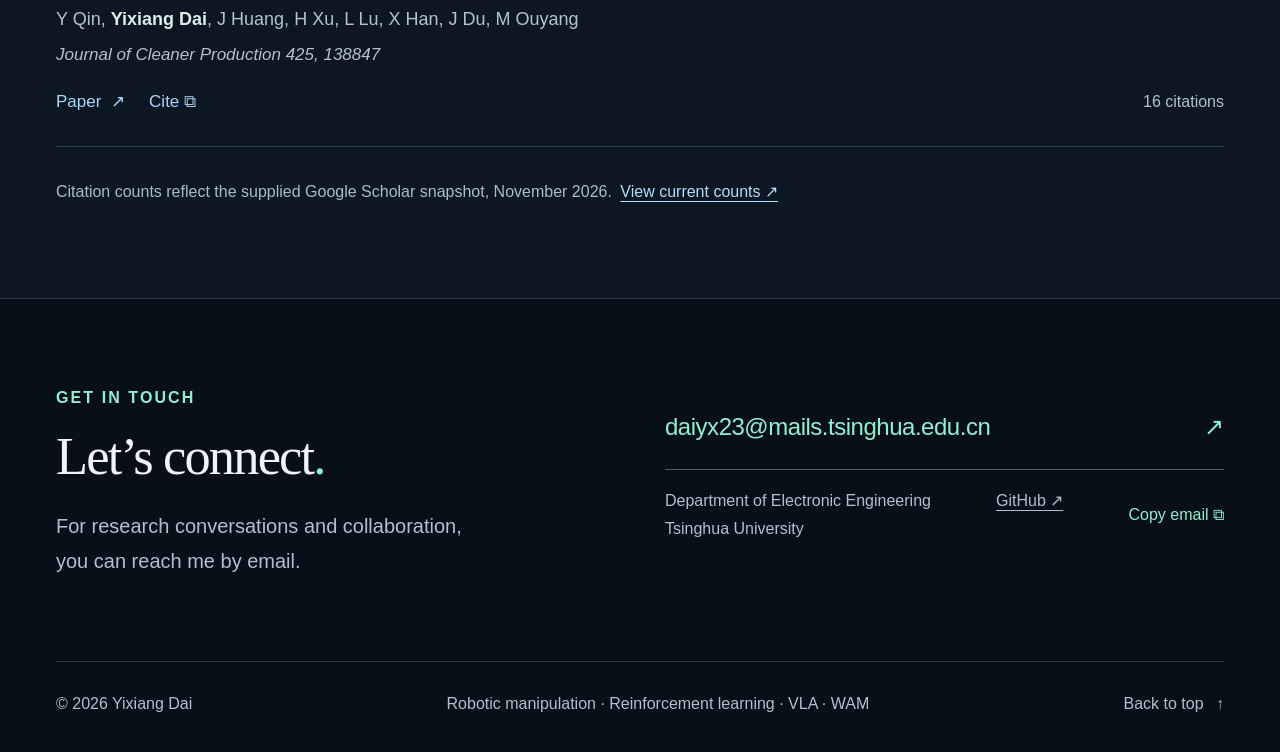
==== commit 586a1900: "Make both grippers slightly more compact" ====
--- a/docs/index.html
+++ b/docs/index.html
@@ -17,7 +17,7 @@
 <meta name="twitter:card" content="summary">
 <link rel="icon" href="assets/favicon.svg" type="image/svg+xml">
 <link rel="stylesheet" href="styles.css?v=da23974149d5">
-<script src="main.js?v=de13265aca38" defer></script>
+<script src="main.js?v=7fb6eaa27bf0" defer></script>
 <script type="application/ld+json">{"@context":"https://schema.org","@graph":[{"@type":"WebSite","@id":"https://ryan-dai01.github.io/#website","url":"https://ryan-dai01.github.io/","name":"Yixiang Dai","alternateName":"Yixiang Dai — Tsinghua University","inLanguage":"en","publisher":{"@id":"https://ryan-dai01.github.io/#person"}},{"@type":"ProfilePage","@id":"https://ryan-dai01.github.io/#profile","url":"https://ryan-dai01.github.io/","name":"Yixiang Dai | Tsinghua University | Academic Homepage","isPartOf":{"@id":"https://ryan-dai01.github.io/#website"},"mainEntity":{"@id":"https://ryan-dai01.github.io/#person"},"inLanguage":"en"},{"@type":"Person","@id":"https://ryan-dai01.github.io/#person","name":"Yixiang Dai","url":"https://ryan-dai01.github.io/","mainEntityOfPage":{"@id":"https://ryan-dai01.github.io/#profile"},"jobTitle":"PhD Student","image":"https://ryan-dai01.github.io/assets/yixiang-dai.jpg","affiliation":{"@type":"Organization","name":"Department of Electronic Engineering","parentOrganization":{"@type":"CollegeOrUniversity","name":"Tsinghua University"}},"email":"mailto:daiyx23@mails.tsinghua.edu.cn","sameAs":["https://scholar.google.com/citations?user=QMw7WTEAAAAJ&hl=en","https://github.com/Ryan-DAI01"],"knowsAbout":["Robotic manipulation","Reinforcement learning","VLA","WAM","Long-horizon manipulation","Cluttered and occluded scenes"],"alumniOf":{"@type":"EducationalOrganization","name":"School of Vehicle and Mobility","parentOrganization":{"@type":"CollegeOrUniversity","name":"Tsinghua University"}}}]}</script>
 </head>
 <body>
@@ -81,7 +81,7 @@
  <path id="support-forearm-path" d="M215 229 190 273"/>
 <linearGradient id="humanoid-pearl" x1="0" y1="0" x2="1" y2="1"><stop stop-color="#e3ebea"/><stop offset=".55" stop-color="#c8d4d9"/><stop offset="1" stop-color="#a5b9c4"/></linearGradient>
 <linearGradient id="humanoid-visor" x1="0" y1="0" x2="1" y2="1"><stop stop-color="#243f52"/><stop offset=".5" stop-color="#101e2e"/><stop offset="1" stop-color="#1c3444"/></linearGradient>
-<g id="parallel-gripper-housing" transform="translate(0 -4)">
+<g id="parallel-gripper-housing" transform="translate(0 -6)">
  <rect x="-8" y="-18" width="16" height="21" rx="4" fill="#344e5f" stroke="#90aab8" stroke-width=".8"/>
  <path d="M-7-8H7" stroke="#b2c6ce" stroke-width="3"/>
  <path d="M-25 22.4 25-6.4" stroke="#213c4d" stroke-width="6" stroke-linecap="round"/>
@@ -92,10 +92,10 @@
  <path d="m0 10 6-3.5" stroke="#a2ead2" stroke-width="2" stroke-linecap="round"/>
 </g>
 <g id="parallel-gripper-jaw">
- <path d="M-4 4H4v42l-4 4-4-4Z" fill="#b6cbd3" stroke="#748e9c" stroke-width=".8"/>
- <path d="M-2 9v22" stroke="#e3eeee" stroke-width="1.3" stroke-linecap="round"/>
- <path d="m-4 35 4 2 4-2v12l-4 2-4-2Z" fill="#355362"/>
- <path d="M0 38v8" stroke="#5f7f8d" stroke-width="1"/>
+ <path d="M-4 2H4v36l-4 4-4-4Z" fill="#b6cbd3" stroke="#748e9c" stroke-width=".8"/>
+ <path d="M-2 7v20" stroke="#e3eeee" stroke-width="1.3" stroke-linecap="round"/>
+ <path d="m-4 31 4 2 4-2v8l-4 2-4-2Z" fill="#355362"/>
+ <path d="M0 34v4" stroke="#5f7f8d" stroke-width="1"/>
 </g>
 </defs>
 <rect x="12" y="12" width="576" height="536" rx="24" fill="url(#bench-bg)" stroke="#375665"/>
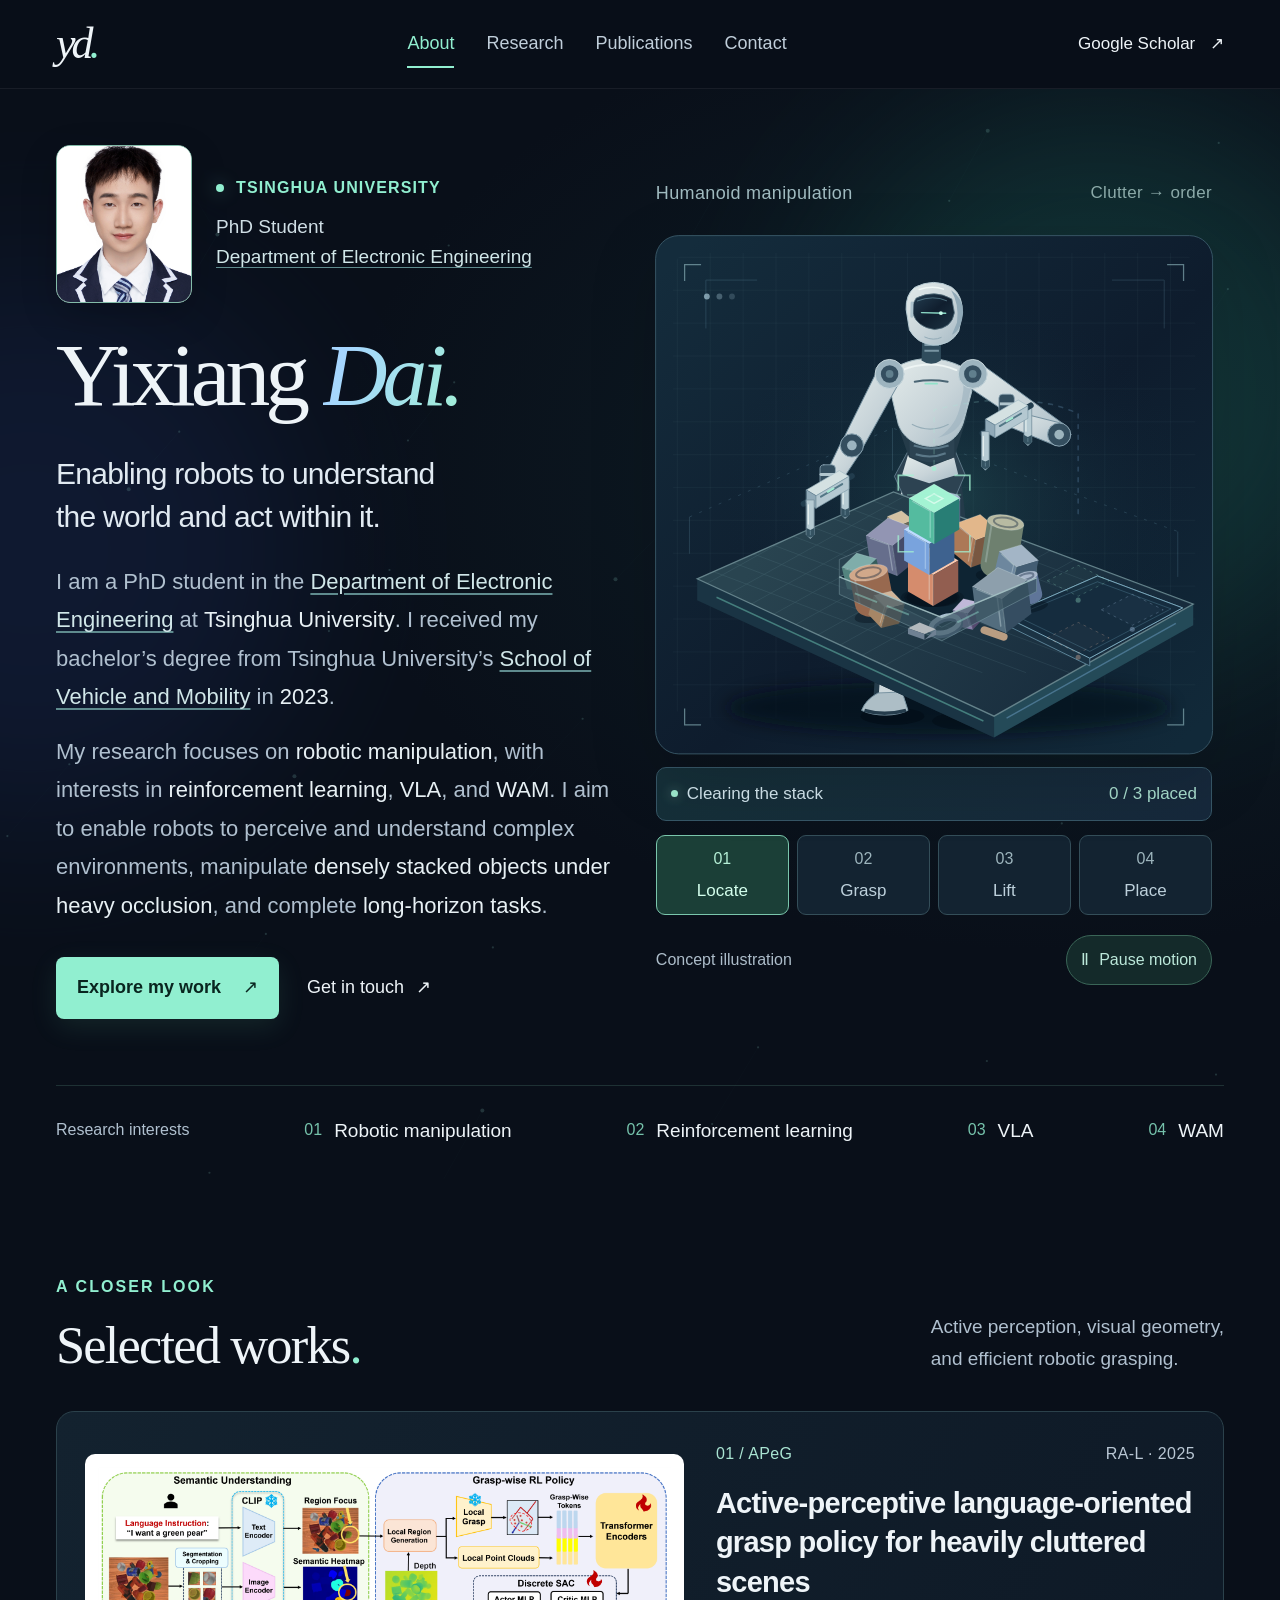
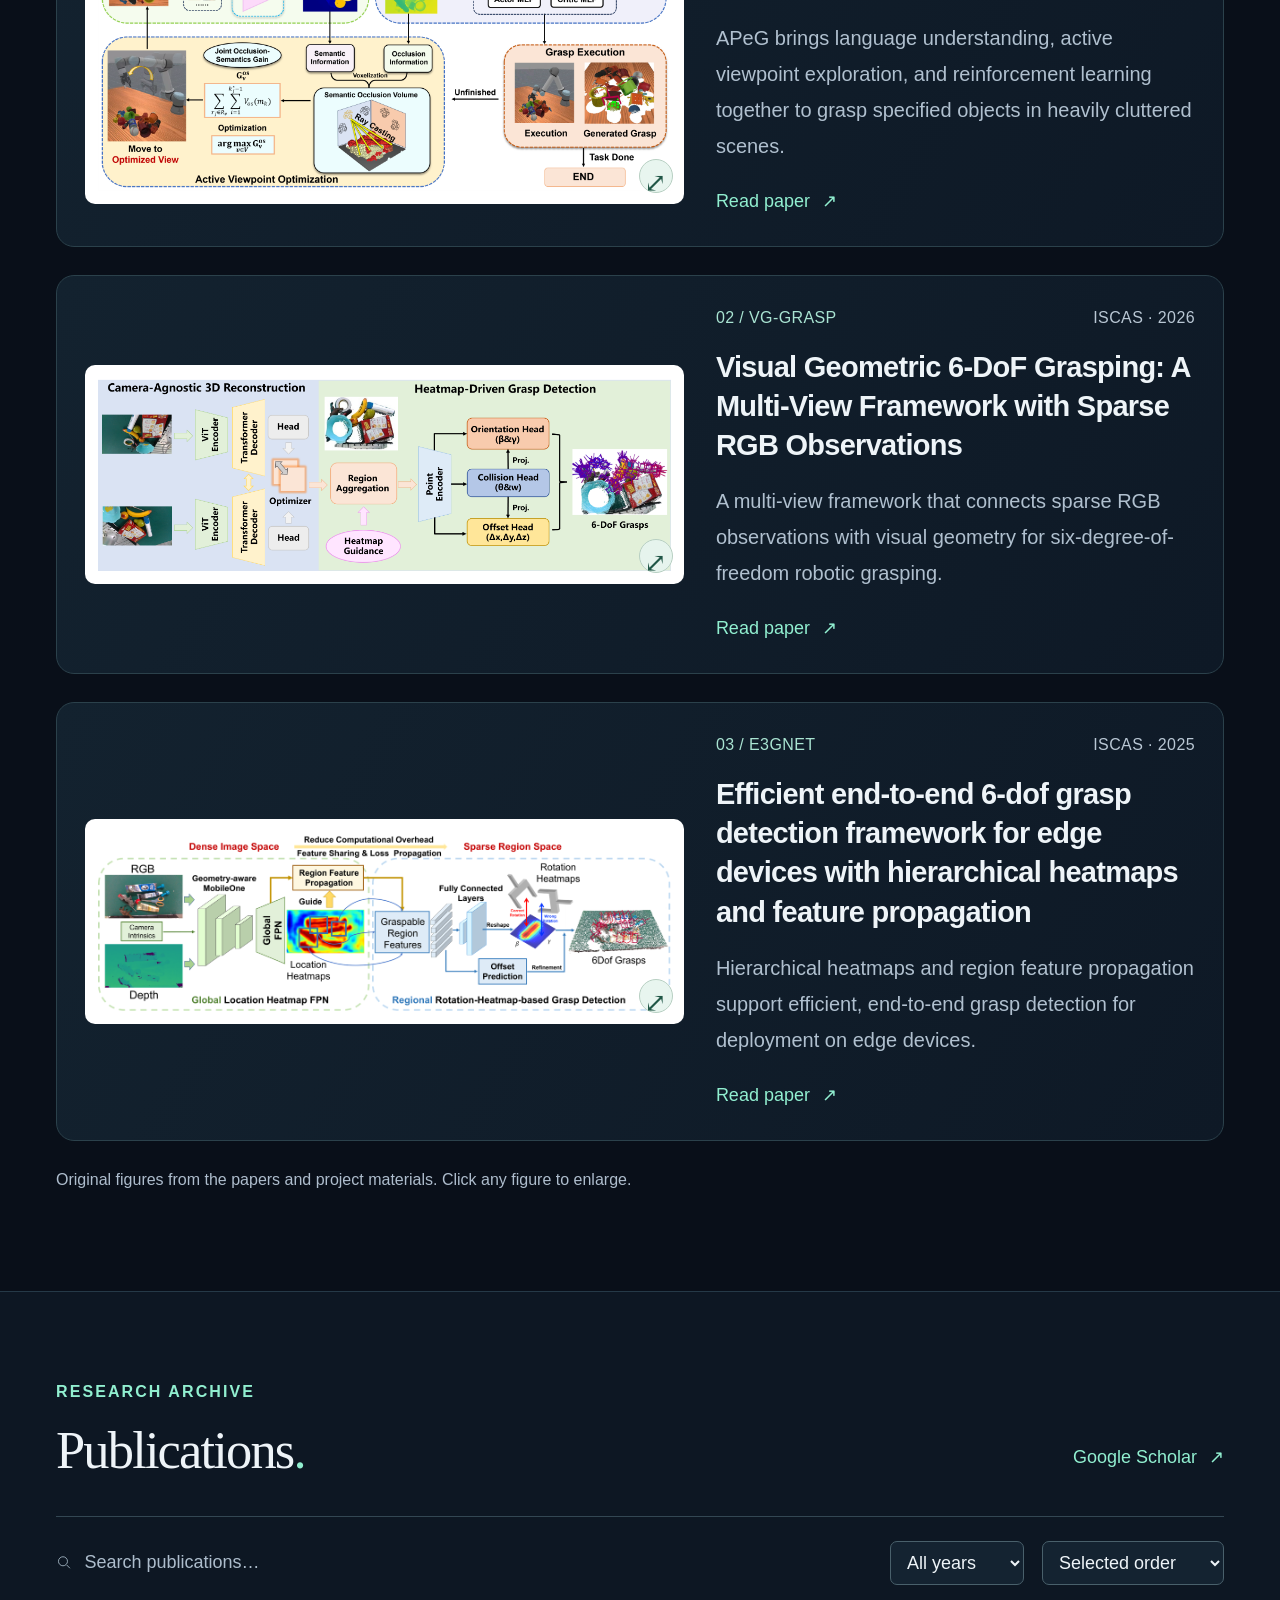
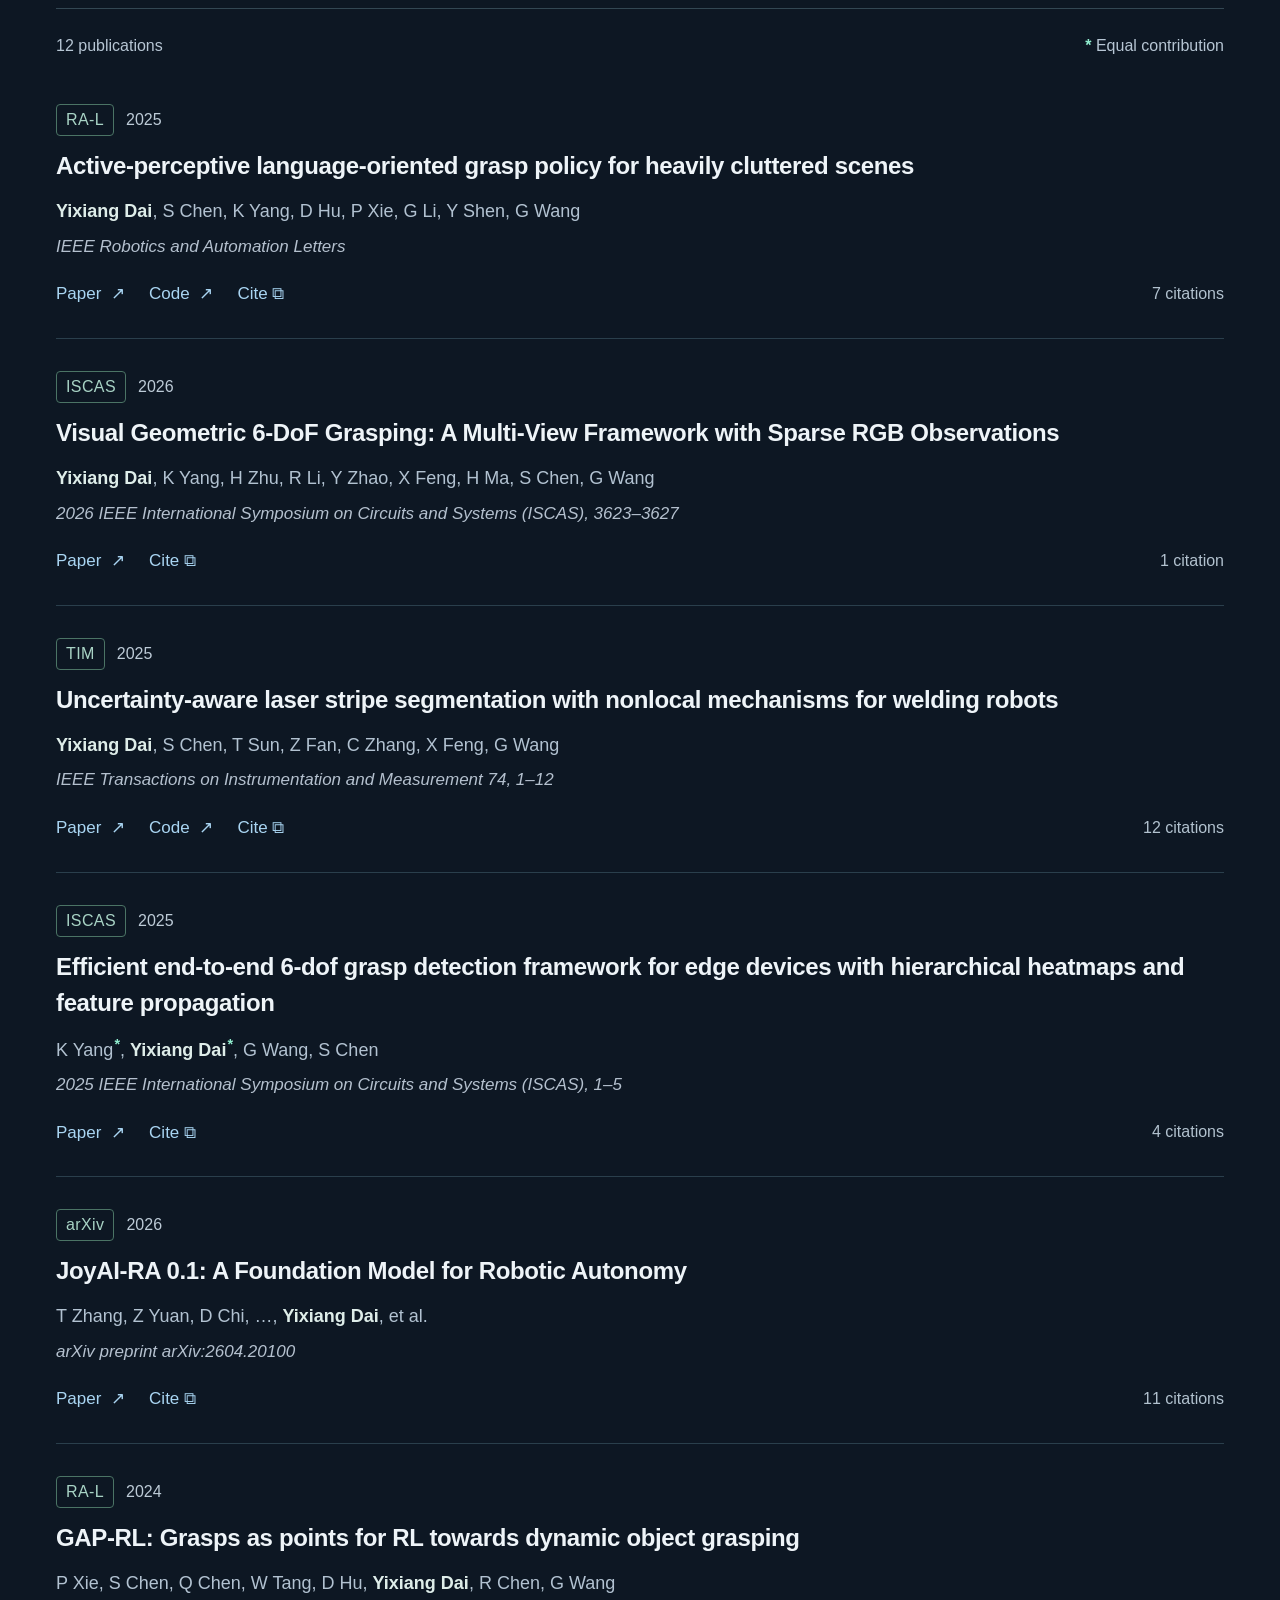
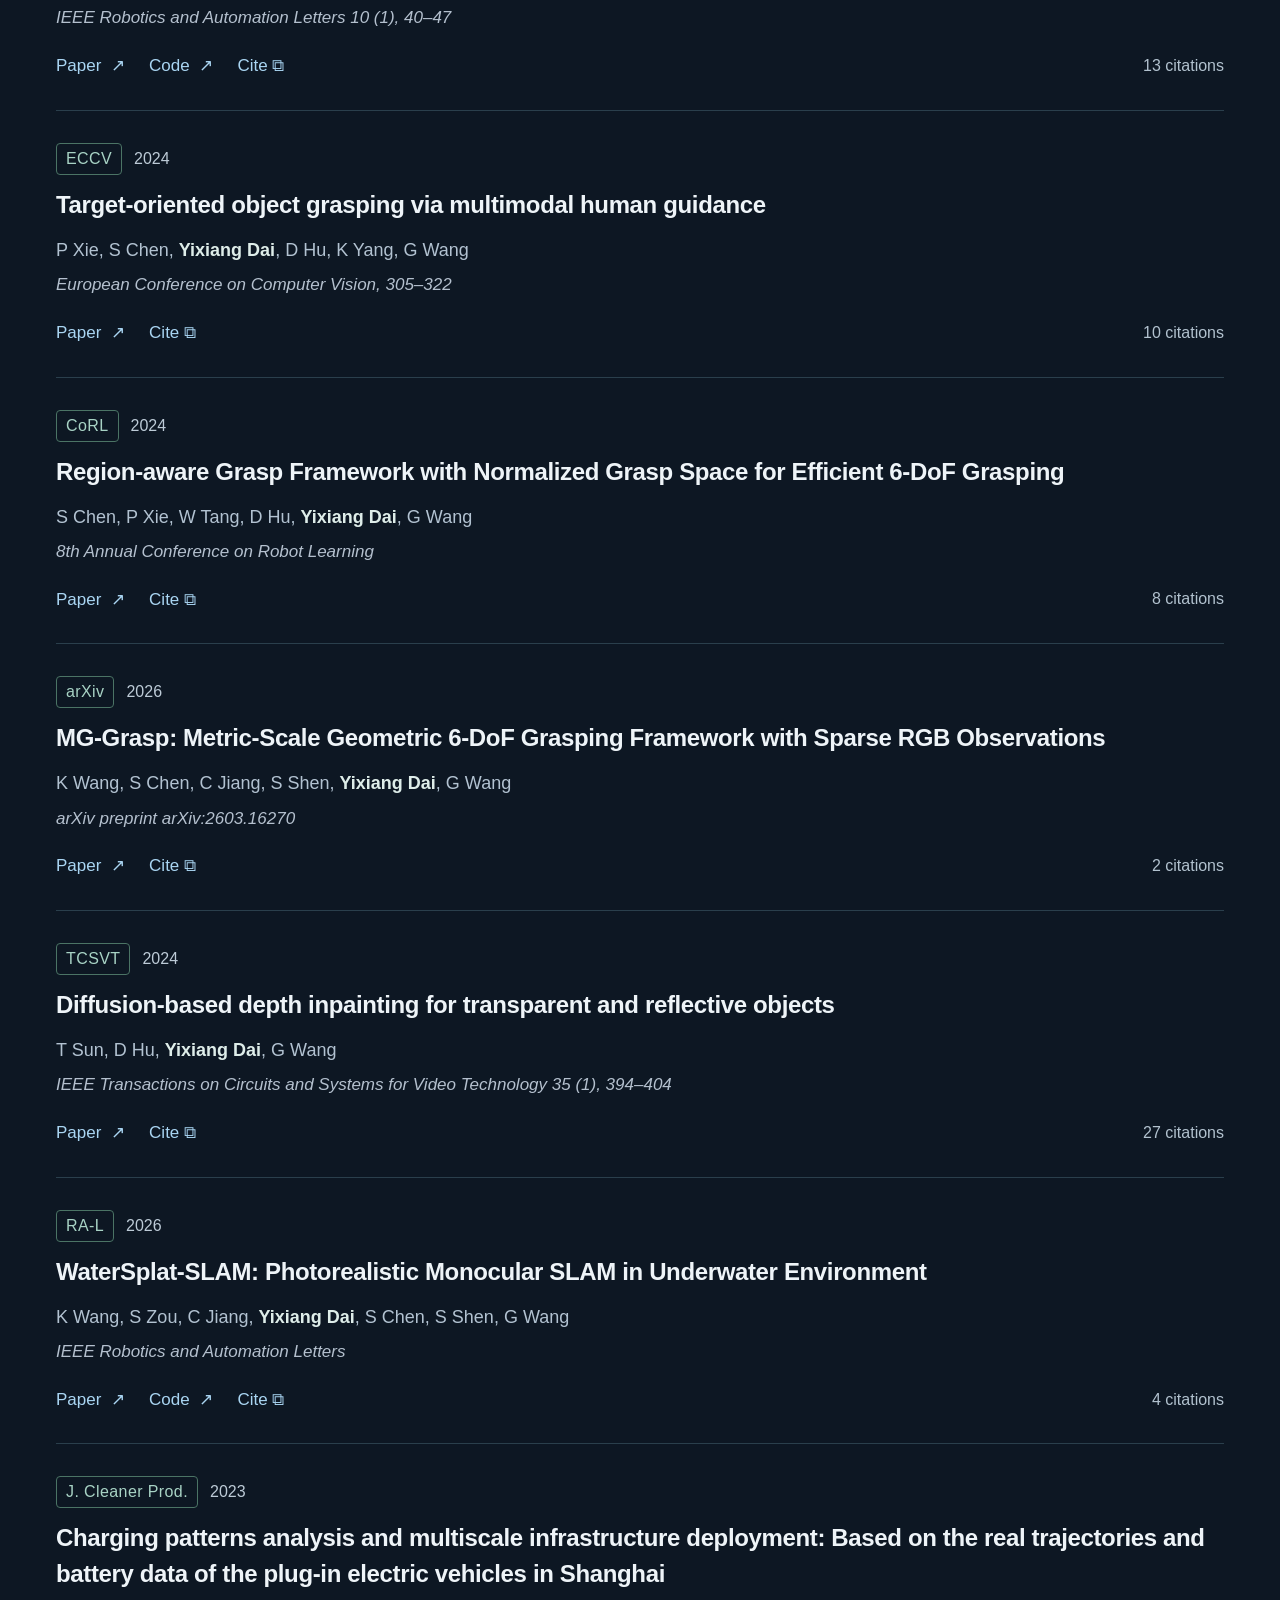
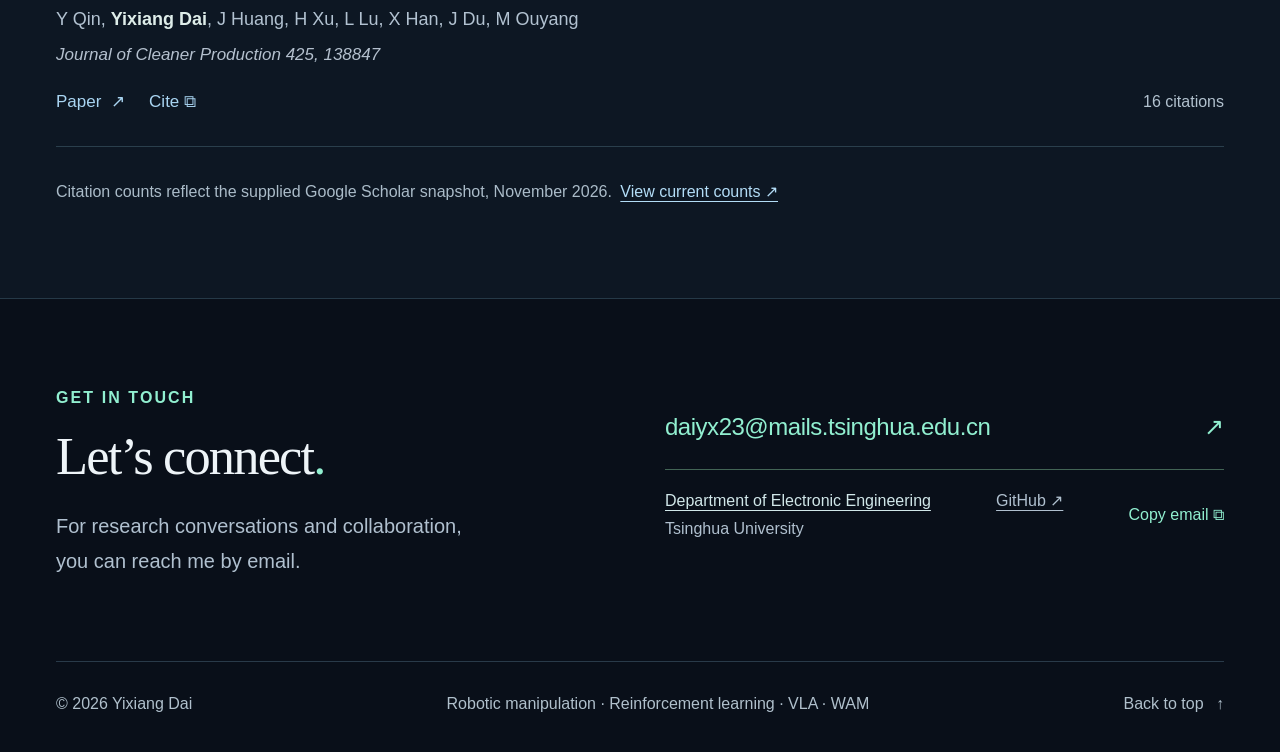
==== commit 1f23cb4c: "Link department names to the official Electronic Engineering website" ====
--- a/docs/index.html
+++ b/docs/index.html
@@ -16,7 +16,7 @@
 <meta property="og:url" content="https://ryan-dai01.github.io/">
 <meta name="twitter:card" content="summary">
 <link rel="icon" href="assets/favicon.svg" type="image/svg+xml">
-<link rel="stylesheet" href="styles.css?v=da23974149d5">
+<link rel="stylesheet" href="styles.css?v=1e0b40d76fcb">
 <script src="main.js?v=7fb6eaa27bf0" defer></script>
 <script type="application/ld+json">{"@context":"https://schema.org","@graph":[{"@type":"WebSite","@id":"https://ryan-dai01.github.io/#website","url":"https://ryan-dai01.github.io/","name":"Yixiang Dai","alternateName":"Yixiang Dai — Tsinghua University","inLanguage":"en","publisher":{"@id":"https://ryan-dai01.github.io/#person"}},{"@type":"ProfilePage","@id":"https://ryan-dai01.github.io/#profile","url":"https://ryan-dai01.github.io/","name":"Yixiang Dai | Tsinghua University | Academic Homepage","isPartOf":{"@id":"https://ryan-dai01.github.io/#website"},"mainEntity":{"@id":"https://ryan-dai01.github.io/#person"},"inLanguage":"en"},{"@type":"Person","@id":"https://ryan-dai01.github.io/#person","name":"Yixiang Dai","url":"https://ryan-dai01.github.io/","mainEntityOfPage":{"@id":"https://ryan-dai01.github.io/#profile"},"jobTitle":"PhD Student","image":"https://ryan-dai01.github.io/assets/yixiang-dai.jpg","affiliation":{"@type":"Organization","name":"Department of Electronic Engineering","parentOrganization":{"@type":"CollegeOrUniversity","name":"Tsinghua University"}},"email":"mailto:daiyx23@mails.tsinghua.edu.cn","sameAs":["https://scholar.google.com/citations?user=QMw7WTEAAAAJ&hl=en","https://github.com/Ryan-DAI01"],"knowsAbout":["Robotic manipulation","Reinforcement learning","VLA","WAM","Long-horizon manipulation","Cluttered and occluded scenes"],"alumniOf":{"@type":"EducationalOrganization","name":"School of Vehicle and Mobility","parentOrganization":{"@type":"CollegeOrUniversity","name":"Tsinghua University"}}}]}</script>
 </head>
@@ -46,12 +46,12 @@
         <div class="portrait"><img src="assets/yixiang-dai.jpg" alt="Portrait of Yixiang Dai" width="3516" height="3516" fetchpriority="high"></div>
         <div class="identity-details">
           <p class="eyebrow"><span class="university-mark" aria-hidden="true">⌁</span> Tsinghua University</p>
-          <p class="profile-role">PhD Student<br>Department of Electronic Engineering</p>
+          <p class="profile-role">PhD Student<br><a class="department-link" href="https://www.ee.tsinghua.edu.cn/en/" target="_blank" rel="noopener noreferrer">Department of Electronic Engineering</a></p>
         </div>
       </div>
       <h1 id="name">Yixiang <em>Dai.</em></h1>
       <p class="hero-statement">Enabling robots to understand<br>the world and act within it.</p>
-      <p class="bio bio-education">I am a PhD student in the <strong>Department of Electronic Engineering at Tsinghua University</strong>. I received my bachelor’s degree from Tsinghua University’s <a href="https://eng.svm.tsinghua.edu.cn/info/1002/1026.htm" target="_blank" rel="noopener noreferrer">School of Vehicle and Mobility</a> in <strong>2023</strong>.</p>
+      <p class="bio bio-education">I am a PhD student in the <a class="department-link" href="https://www.ee.tsinghua.edu.cn/en/" target="_blank" rel="noopener noreferrer">Department of Electronic Engineering</a> at <strong>Tsinghua University</strong>. I received my bachelor’s degree from Tsinghua University’s <a href="https://eng.svm.tsinghua.edu.cn/info/1002/1026.htm" target="_blank" rel="noopener noreferrer">School of Vehicle and Mobility</a> in <strong>2023</strong>.</p>
       <p class="bio">My research focuses on <strong>robotic manipulation</strong>, with interests in <strong>reinforcement learning</strong>, <strong>VLA</strong>, and <strong>WAM</strong>. I aim to enable robots to perceive and understand complex environments, manipulate <strong>densely stacked objects under heavy occlusion</strong>, and complete <strong>long-horizon tasks</strong>.</p>
       <div class="hero-actions">
         <a class="button primary" href="#publications">Explore my work <span aria-hidden="true">↗</span></a>
@@ -316,7 +316,7 @@
     <div><p class="eyebrow section-kicker">Get in touch</p><h2 id="contact-title">Let’s connect<span>.</span></h2><p>For research conversations and collaboration,<br>you can reach me by email.</p></div>
     <div class="contact-links">
       <a class="email-link" href="mailto:daiyx23@mails.tsinghua.edu.cn">daiyx23@mails.tsinghua.edu.cn <span aria-hidden="true">↗</span></a>
-      <div class="contact-secondary"><span>Department of Electronic Engineering<br>Tsinghua University</span><a href="https://github.com/Ryan-DAI01" target="_blank" rel="noopener noreferrer">GitHub ↗</a><button type="button" id="copy-email" hidden>Copy email <span aria-hidden="true">⧉</span></button></div>
+      <div class="contact-secondary"><span><a class="department-link" href="https://www.ee.tsinghua.edu.cn/en/" target="_blank" rel="noopener noreferrer">Department of Electronic Engineering</a><br>Tsinghua University</span><a href="https://github.com/Ryan-DAI01" target="_blank" rel="noopener noreferrer">GitHub ↗</a><button type="button" id="copy-email" hidden>Copy email <span aria-hidden="true">⧉</span></button></div>
       <p id="email-status" class="copy-status" aria-live="polite"></p>
     </div>
   </section>
--- a/docs/styles.css
+++ b/docs/styles.css
@@ -335,5 +335,5 @@
 
 /* Two short biography paragraphs keep education and research easy to read. */
 .bio + .bio{margin-top:16px}
-.bio-education a{color:#d1e7e9;text-decoration:underline;text-decoration-color:#5f8b8e;text-underline-offset:4px}
-.bio-education a:hover{color:#a5efd5}
+.bio-education a,.department-link{color:#d1e7e9;text-decoration:underline;text-decoration-color:#5f8b8e;text-underline-offset:4px}
+.bio-education a:hover,.department-link:hover{color:#a5efd5}
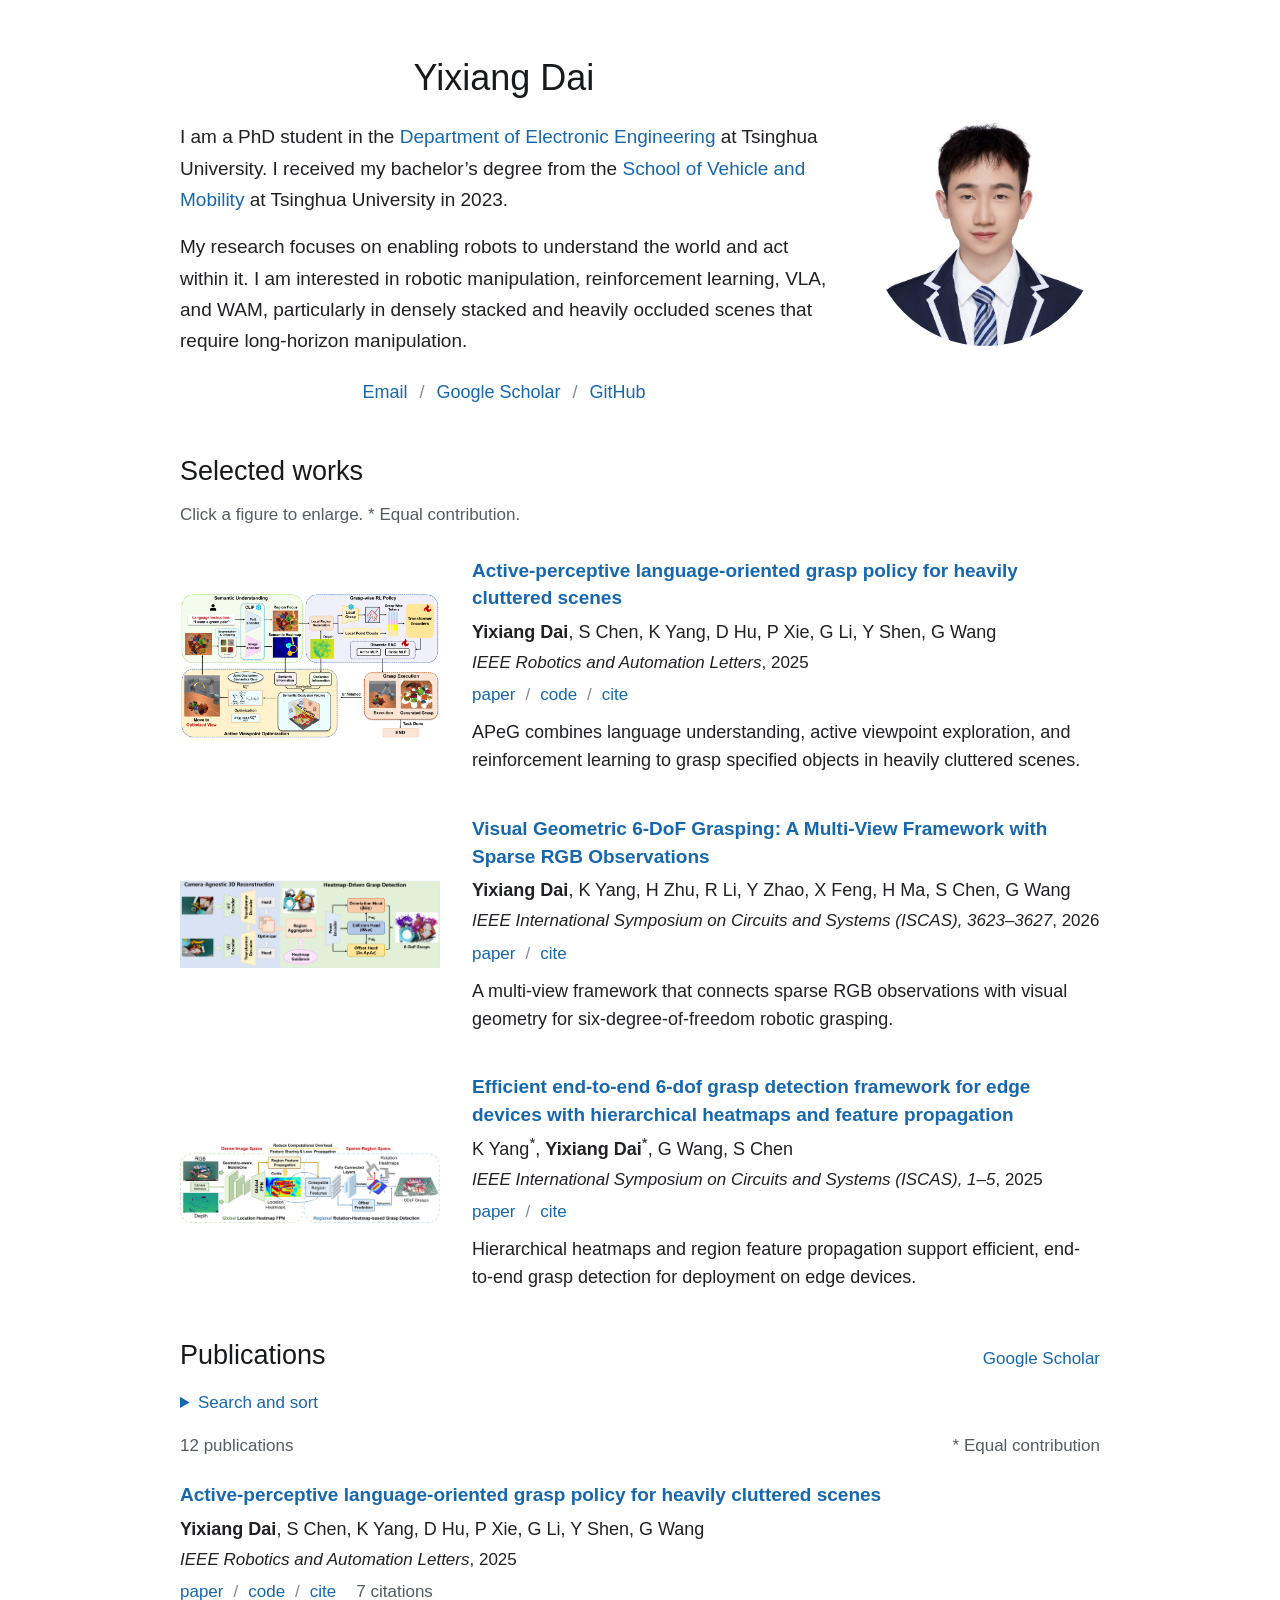
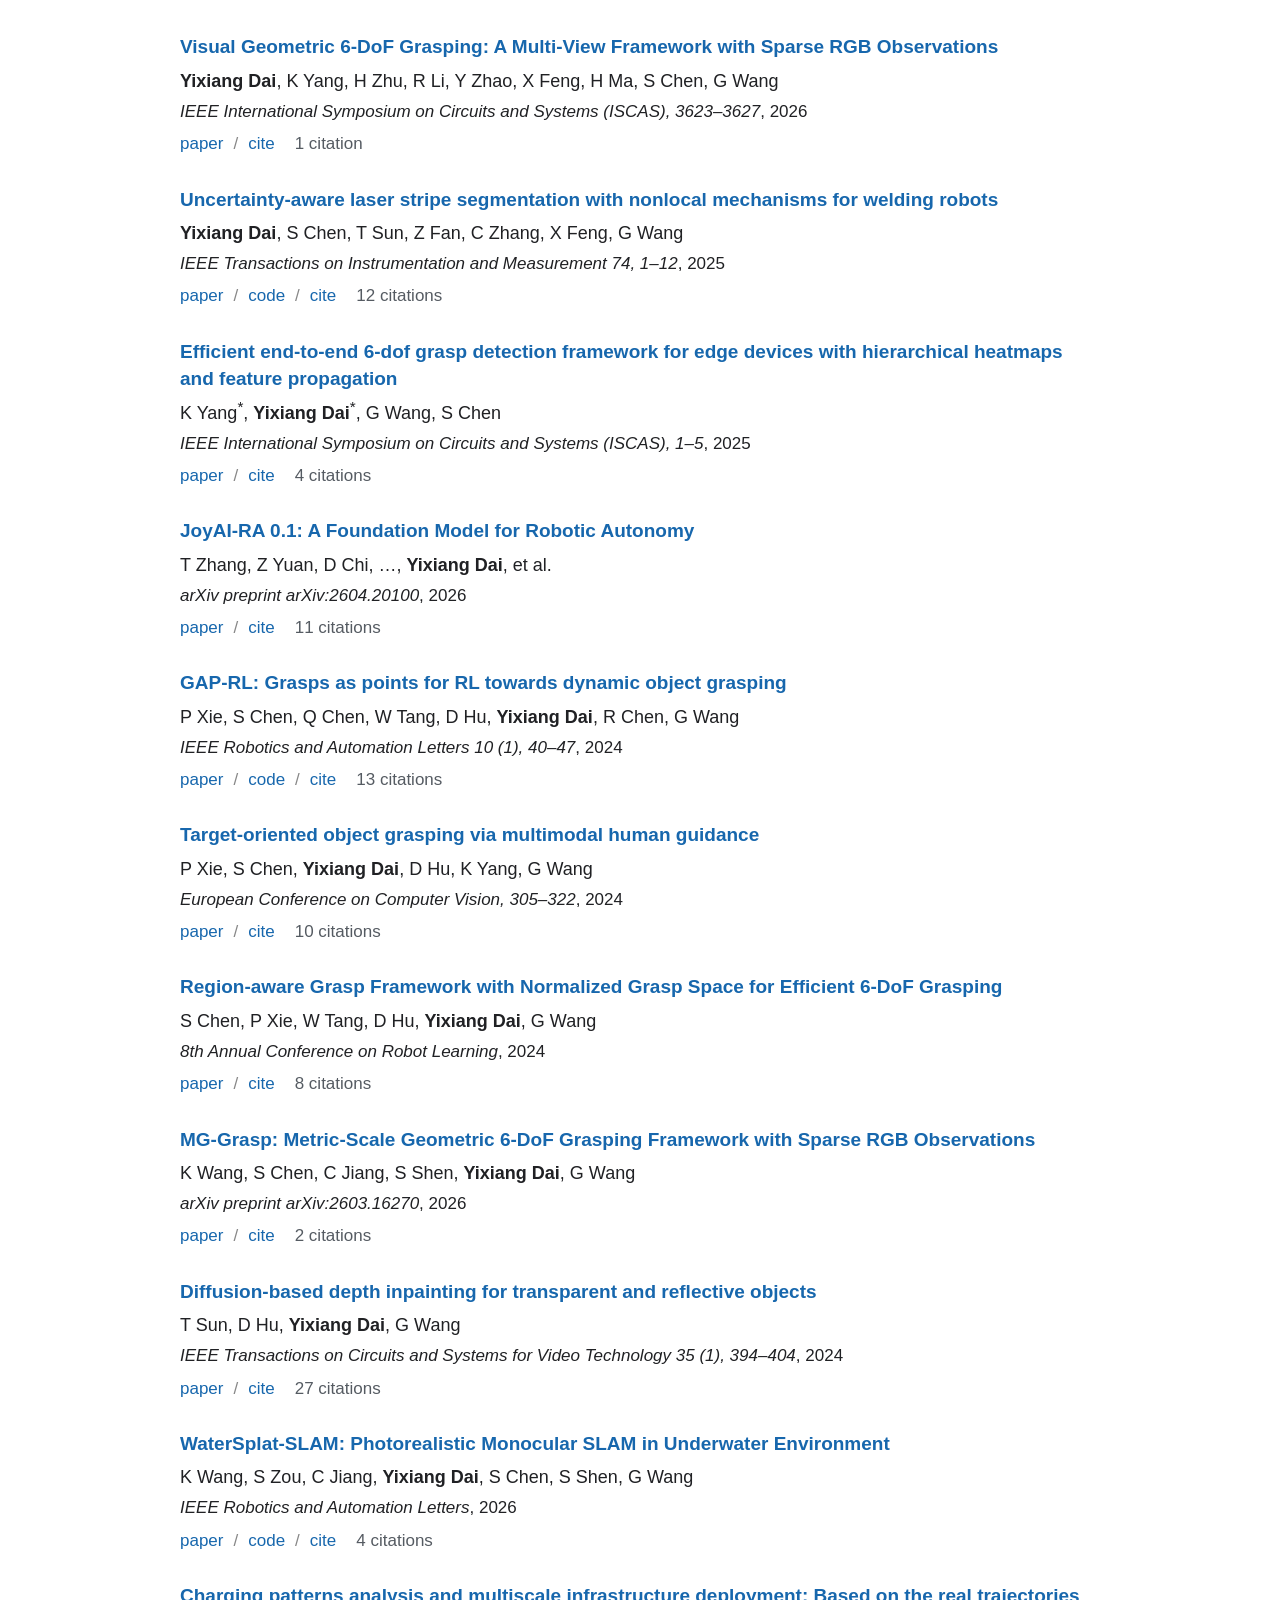
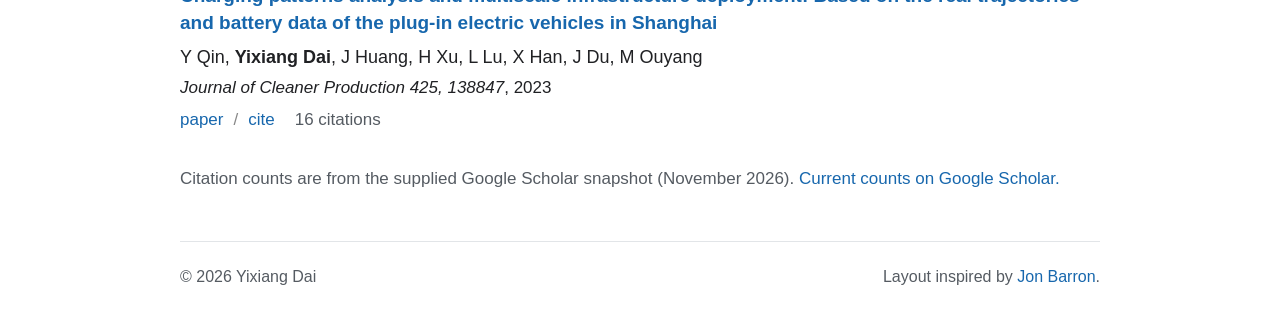
==== commit 1e0b1d01: "Redesign homepage with a simple academic layout" ====
--- a/docs/index.html
+++ b/docs/index.html
@@ -1,9 +1,9 @@
 <!doctype html>
-<html lang="en" data-motion="paused">
+<html lang="en">
 <head>
 <meta charset="utf-8">
 <meta name="viewport" content="width=device-width, initial-scale=1">
-<meta name="theme-color" content="#090f19">
+<meta name="theme-color" content="#ffffff">
 <title>Yixiang Dai | Tsinghua University | Academic Homepage</title>
 <meta name="author" content="Yixiang Dai">
 <meta name="robots" content="index,follow,max-image-preview:large">
@@ -16,312 +16,59 @@
 <meta property="og:url" content="https://ryan-dai01.github.io/">
 <meta name="twitter:card" content="summary">
 <link rel="icon" href="assets/favicon.svg" type="image/svg+xml">
-<link rel="stylesheet" href="styles.css?v=1e0b40d76fcb">
-<script src="main.js?v=7fb6eaa27bf0" defer></script>
+<link rel="stylesheet" href="styles.css?v=8df220559da8">
+<script src="main.js?v=0dc1ffbe0150" defer></script>
 <script type="application/ld+json">{"@context":"https://schema.org","@graph":[{"@type":"WebSite","@id":"https://ryan-dai01.github.io/#website","url":"https://ryan-dai01.github.io/","name":"Yixiang Dai","alternateName":"Yixiang Dai — Tsinghua University","inLanguage":"en","publisher":{"@id":"https://ryan-dai01.github.io/#person"}},{"@type":"ProfilePage","@id":"https://ryan-dai01.github.io/#profile","url":"https://ryan-dai01.github.io/","name":"Yixiang Dai | Tsinghua University | Academic Homepage","isPartOf":{"@id":"https://ryan-dai01.github.io/#website"},"mainEntity":{"@id":"https://ryan-dai01.github.io/#person"},"inLanguage":"en"},{"@type":"Person","@id":"https://ryan-dai01.github.io/#person","name":"Yixiang Dai","url":"https://ryan-dai01.github.io/","mainEntityOfPage":{"@id":"https://ryan-dai01.github.io/#profile"},"jobTitle":"PhD Student","image":"https://ryan-dai01.github.io/assets/yixiang-dai.jpg","affiliation":{"@type":"Organization","name":"Department of Electronic Engineering","parentOrganization":{"@type":"CollegeOrUniversity","name":"Tsinghua University"}},"email":"mailto:daiyx23@mails.tsinghua.edu.cn","sameAs":["https://scholar.google.com/citations?user=QMw7WTEAAAAJ&hl=en","https://github.com/Ryan-DAI01"],"knowsAbout":["Robotic manipulation","Reinforcement learning","VLA","WAM","Long-horizon manipulation","Cluttered and occluded scenes"],"alumniOf":{"@type":"EducationalOrganization","name":"School of Vehicle and Mobility","parentOrganization":{"@type":"CollegeOrUniversity","name":"Tsinghua University"}}}]}</script>
 </head>
 <body>
 <a class="skip-link" href="#main">Skip to content</a>
-<header class="site-header">
-  <div class="header-inner wrap">
-    <a class="wordmark" href="#about" aria-label="Yixiang Dai, home">yd<span>.</span></a>
-    <nav aria-label="Main navigation">
-      <a href="#about">About</a>
-      <a href="#research">Research</a>
-      <a href="#publications">Publications</a>
-      <a href="#contact">Contact</a>
-    </nav>
-    <a class="header-scholar" href="https://scholar.google.com/citations?user=QMw7WTEAAAAJ&amp;hl=en" target="_blank" rel="noopener noreferrer">Google Scholar <span aria-hidden="true">↗</span></a>
-  </div>
-  <div class="scroll-progress" aria-hidden="true"></div>
-</header>
-<main id="main">
-<div class="hero-shell">
-  <canvas id="ambient-network" aria-hidden="true"></canvas>
-  <div class="ambient-glow glow-one" aria-hidden="true"></div>
-  <div class="ambient-glow glow-two" aria-hidden="true"></div>
-  <section id="about" class="hero wrap" aria-labelledby="name">
-    <div class="hero-copy">
-      <div class="identity-row">
-        <div class="portrait"><img src="assets/yixiang-dai.jpg" alt="Portrait of Yixiang Dai" width="3516" height="3516" fetchpriority="high"></div>
-        <div class="identity-details">
-          <p class="eyebrow"><span class="university-mark" aria-hidden="true">⌁</span> Tsinghua University</p>
-          <p class="profile-role">PhD Student<br><a class="department-link" href="https://www.ee.tsinghua.edu.cn/en/" target="_blank" rel="noopener noreferrer">Department of Electronic Engineering</a></p>
-        </div>
-      </div>
-      <h1 id="name">Yixiang <em>Dai.</em></h1>
-      <p class="hero-statement">Enabling robots to understand<br>the world and act within it.</p>
-      <p class="bio bio-education">I am a PhD student in the <a class="department-link" href="https://www.ee.tsinghua.edu.cn/en/" target="_blank" rel="noopener noreferrer">Department of Electronic Engineering</a> at <strong>Tsinghua University</strong>. I received my bachelor’s degree from Tsinghua University’s <a href="https://eng.svm.tsinghua.edu.cn/info/1002/1026.htm" target="_blank" rel="noopener noreferrer">School of Vehicle and Mobility</a> in <strong>2023</strong>.</p>
-      <p class="bio">My research focuses on <strong>robotic manipulation</strong>, with interests in <strong>reinforcement learning</strong>, <strong>VLA</strong>, and <strong>WAM</strong>. I aim to enable robots to perceive and understand complex environments, manipulate <strong>densely stacked objects under heavy occlusion</strong>, and complete <strong>long-horizon tasks</strong>.</p>
-      <div class="hero-actions">
-        <a class="button primary" href="#publications">Explore my work <span aria-hidden="true">↗</span></a>
-        <a class="text-link" href="mailto:daiyx23@mails.tsinghua.edu.cn">Get in touch <span aria-hidden="true">↗</span></a>
-      </div>
+<main id="main" class="page">
+  <section id="about" class="profile" aria-labelledby="name">
+    <div class="profile-copy">
+      <h1 id="name">Yixiang Dai</h1>
+      <p class="bio bio-education">I am a PhD student in the <a class="department-link" href="https://www.ee.tsinghua.edu.cn/en/" target="_blank" rel="noopener noreferrer">Department of Electronic Engineering</a> at Tsinghua University. I received my bachelor’s degree from the <a href="https://eng.svm.tsinghua.edu.cn/info/1002/1026.htm" target="_blank" rel="noopener noreferrer">School of Vehicle and Mobility</a> at Tsinghua University in 2023.</p>
+      <p class="bio">My research focuses on enabling robots to understand the world and act within it. I am interested in robotic manipulation, reinforcement learning, VLA, and WAM, particularly in densely stacked and heavily occluded scenes that require long-horizon manipulation.</p>
+      <nav id="contact" class="profile-links" aria-label="Contact and academic profiles">
+        <a href="mailto:daiyx23@mails.tsinghua.edu.cn">Email</a>
+        <a href="https://scholar.google.com/citations?user=QMw7WTEAAAAJ&amp;hl=en" target="_blank" rel="noopener noreferrer">Google Scholar</a>
+        <a href="https://github.com/Ryan-DAI01" target="_blank" rel="noopener noreferrer">GitHub</a>
+      </nav>
     </div>
-    <figure class="hero-visual">
-      <div class="visual-heading"><span>Humanoid manipulation</span><span class="figure-index">Clutter → order</span></div>
-      <div class="hero-art"><svg xmlns="http://www.w3.org/2000/svg" id="grasp-scene" viewBox="0 0 600 560" fill="none" role="img" aria-labelledby="hero-art-title hero-art-description" data-phase="approach" data-holding="false">
-<title id="hero-art-title">Humanoid manipulation in a cluttered, stacked scene</title>
-<desc id="hero-art-description">A humanoid robot with two matching parallel grippers sorts three colored blocks from a cluttered stack into a separate tray. One gripper approaches from above, closes around opposite faces, lifts, transfers, and releases each block. The other gripper waits beside the bin. The return sequence rebuilds the stack for a continuous loop. Concept illustration.</desc>
-<defs>
- <linearGradient id="bench-bg" x1="50" y1="20" x2="540" y2="550" gradientUnits="userSpaceOnUse"><stop stop-color="#142c3c"/><stop offset=".55" stop-color="#0e1c2d"/><stop offset="1" stop-color="#112939"/></linearGradient>
- <radialGradient id="bench-halo"><stop stop-color="#4cb7a4" stop-opacity=".2"/><stop offset="1" stop-color="#0c2238" stop-opacity="0"/></radialGradient>
- <linearGradient id="bench-top" x1="160" y1="280" x2="480" y2="490" gradientUnits="userSpaceOnUse"><stop stop-color="#294450"/><stop offset="1" stop-color="#172b3c"/></linearGradient>
- <linearGradient id="arm-metal" x1="0" y1="0" x2="1" y2="1"><stop stop-color="#f0fcfc"/><stop offset=".4" stop-color="#d2e3e6"/><stop offset="1" stop-color="#708e9f"/></linearGradient>
- <linearGradient id="arm-metal-light" x1="0" y1="0" x2="1" y2="1"><stop stop-color="#ebf8f6"/><stop offset="1" stop-color="#9cb8c4"/></linearGradient>
- <linearGradient id="planned-route"><stop stop-color="#a3f3d3"/><stop offset="1" stop-color="#94caff"/></linearGradient>
- <filter id="bench-shadow" x="-50%" y="-100%" width="200%" height="300%"><feGaussianBlur stdDeviation="8"/></filter>
- <filter id="arm-shadow" x="-50%" y="-50%" width="200%" height="200%"><feDropShadow dx="3" dy="6" stdDeviation="3" flood-color="#020713" flood-opacity=".45"/></filter>
- <filter id="scene-glow" x="-100%" y="-100%" width="300%" height="300%"><feGaussianBlur stdDeviation="3"/></filter>
- <pattern id="workshop-grid" width="34" height="34" patternUnits="userSpaceOnUse"><path d="M34 0H0V34" stroke="#9ac9d5" stroke-opacity=".08"/></pattern>
- <clipPath id="worktop-clip"><path d="M55 367 258 277 568 393 362 509Z"/></clipPath>
- <path id="upper-arm-path" d="M350 145 415 232"/>
- <path id="forearm-path" d="M415 232 300 142"/>
- <path id="support-upper-arm-path" d="M243 145 207 226"/>
- <path id="support-forearm-path" d="M215 229 190 273"/>
-<linearGradient id="humanoid-pearl" x1="0" y1="0" x2="1" y2="1"><stop stop-color="#e3ebea"/><stop offset=".55" stop-color="#c8d4d9"/><stop offset="1" stop-color="#a5b9c4"/></linearGradient>
-<linearGradient id="humanoid-visor" x1="0" y1="0" x2="1" y2="1"><stop stop-color="#243f52"/><stop offset=".5" stop-color="#101e2e"/><stop offset="1" stop-color="#1c3444"/></linearGradient>
-<g id="parallel-gripper-housing" transform="translate(0 -6)">
- <rect x="-8" y="-18" width="16" height="21" rx="4" fill="#344e5f" stroke="#90aab8" stroke-width=".8"/>
- <path d="M-7-8H7" stroke="#b2c6ce" stroke-width="3"/>
- <path d="M-25 22.4 25-6.4" stroke="#213c4d" stroke-width="6" stroke-linecap="round"/>
- <path d="m-22 8 34-20 10 6-34 20Z" fill="#d4e1e2" stroke="#a4bdc7" stroke-width=".7"/>
- <path d="m-22 8 10 6v13l-10-6Z" fill="#91aab8" stroke="#617e90" stroke-width=".7"/>
- <path d="m-12 14 34-20v13l-34 20Z" fill="#b4c8d1" stroke="#7f9caa" stroke-width=".7"/>
- <path d="m-7 15 22-13" stroke="#537786" stroke-width="2" stroke-linecap="round"/>
- <path d="m0 10 6-3.5" stroke="#a2ead2" stroke-width="2" stroke-linecap="round"/>
-</g>
-<g id="parallel-gripper-jaw">
- <path d="M-4 2H4v36l-4 4-4-4Z" fill="#b6cbd3" stroke="#748e9c" stroke-width=".8"/>
- <path d="M-2 7v20" stroke="#e3eeee" stroke-width="1.3" stroke-linecap="round"/>
- <path d="m-4 31 4 2 4-2v8l-4 2-4-2Z" fill="#355362"/>
- <path d="M0 34v4" stroke="#5f7f8d" stroke-width="1"/>
-</g>
-</defs>
-<rect x="12" y="12" width="576" height="536" rx="24" fill="url(#bench-bg)" stroke="#375665"/>
-<rect x="30" y="30" width="540" height="480" rx="18" fill="url(#workshop-grid)"/>
-<ellipse cx="324" cy="284" rx="250" ry="218" fill="url(#bench-halo)"/>
-<g stroke="#6e9eb4" opacity=".23"><path d="M47 303 257 211 552 318" stroke-dasharray="3 8"/><path d="M257 211v44M47 303v38M552 318v47"/><path d="M64 108V58h53M484 58h54v50"/></g>
-<g fill="#b4d4e2" opacity=".65"><circle cx="65" cy="75" r="3"/><circle cx="78" cy="75" r="3" opacity=".5"/><circle cx="91" cy="75" r="3" opacity=".3"/></g>
-<!-- Perspective workbench and a separate receiving tray. -->
-<ellipse cx="315" cy="500" rx="230" ry="28" fill="#020913" opacity=".6" filter="url(#bench-shadow)"/>
-<!-- A compact humanoid stands behind the retained workbench. -->
-<g id="humanoid-body">
- <g id="humanoid-legs" stroke-linejoin="round">
-  <ellipse cx="257" cy="509" rx="33" ry="9" fill="#020d17" opacity=".6"/>
-  <ellipse cx="331" cy="514" rx="33" ry="9" fill="#020d17" opacity=".55"/>
-  <path d="M276 266 260 373 252 487M314 269 326 378 331 491" stroke="#243b4a" stroke-width="29" stroke-linecap="round"/>
-  <path d="M276 278 261 369 253 484M314 280 325 373 331 488" stroke="url(#humanoid-pearl)" stroke-width="20" stroke-linecap="round"/>
-  <circle cx="260" cy="373" r="13" fill="#3d5664"/><circle cx="326" cy="378" r="13" fill="#3d5664"/>
-  <path d="M242 485q-13 7-17 18c14 7 37 6 48 0l-6-19Z" fill="#adbec6" stroke="#7893a1"/>
-  <path d="m320 490 23 1 17 14q-15 9-42 2Z" fill="#a6b9c3" stroke="#7893a1"/>
-  <path d="M228 503q20 6 43 0m48 4q22 4 38-2" stroke="#253c4c" stroke-width="3.5"/>
- </g>
- <path d="M273 235h49l10 24-12 28-26-9-24 7-11-24Z" fill="#2d4352" stroke="#607b8a"/>
- <path d="M273 239h47l5 20-30 9-28-9Z" fill="url(#humanoid-pearl)"/>
- <g id="humanoid-upper-body">
-  <path d="M264 153c-8 15-6 34-2 54l12 34 22 10 25-10 13-42-4-47Z" fill="#243b49"/>
-  <path d="M274 213h47v28q-24 11-46-1Z" fill="#2c4352"/>
-  <path d="M279 229q18 6 36 0m-34 9q16 5 31-1" stroke="#5b7888" stroke-width="2"/>
-  <path d="M264 146q32-15 66 2 10 9 9 25l-9 33c-6 17-18 23-33 24-15-1-28-7-34-23l-8-34q-1-18 9-27Z" fill="url(#humanoid-pearl)" stroke="#abc0c9" stroke-width="1"/>
-  <path d="M264 152q31-13 59-1" stroke="#eef5f4" stroke-width="2" stroke-linecap="round"/>
-  <path d="M329 154q4 16-3 38c-4 14-13 24-22 29 15-3 24-11 28-25l6-26Z" fill="#9fb4c0" fill-opacity=".65"/>
-  <path d="M280 163q17-3 34 0" stroke="#4a6574" stroke-width="2" stroke-linecap="round"/>
-  <path d="M291 165h12" stroke="#91e1c9" stroke-width="2" stroke-linecap="round"/>
-  <path d="M277 207q19 10 38 0" stroke="#96adb8" stroke-width="1.2"/>
-  <g id="humanoid-neck">
-   <path d="M288 113h19v28q-10 7-20 0Z" fill="#304c5c"/>
-   <path d="M290 125h15m-15 6h15" stroke="#7995a3" stroke-width="2"/>
-  </g>
-  <g id="humanoid-head">
-   <path d="M278 66q20-11 39-1 12 9 11 27l-3 18q-8 15-26 15-17-1-25-15l-4-21q-1-15 8-23Z" fill="url(#humanoid-pearl)" stroke="#b6cbd3" stroke-width="1"/>
-   <path d="M316 68q9 14 7 33l-5 13q10-5 11-24-1-15-13-22Z" fill="#91aab8"/>
-   <path d="M280 77q19-10 37 0l3 14q-2 16-20 18-18-2-23-16l-1-8Z" fill="url(#humanoid-visor)" stroke="#546f7d" stroke-width=".8"/>
-   <path d="M281 80q17-7 31-1" stroke="#5d8393" stroke-width="1" stroke-opacity=".8"/>
-   <g id="humanoid-gaze"><path d="M286 92h25" stroke="#8dddc8" stroke-width="1.5" stroke-linecap="round"/><circle cx="306" cy="92" r="2" fill="#c3fae7"/></g>
-   <path d="M290 117q9 4 17 0" stroke="#91a9b6" stroke-width="1" stroke-linecap="round"/>
-   <path d="M276 82v14" stroke="#adc3cd" stroke-width="3" stroke-linecap="round"/>
-   <path d="M283 68q14-5 25-1" stroke="#f0f8f6" stroke-width="1.5" stroke-linecap="round"/>
-  </g>
- </g>
-</g>
-<path d="M55 367 362 482 568 393v22L362 531 55 389Z" fill="#122534"/>
-<path d="M55 367 362 509v22L55 389Z" fill="#1a3444"/>
-<path d="M362 509 568 393v22L362 531Z" fill="#244a58"/>
-<path d="M55 367 258 277 568 393 362 509Z" fill="url(#bench-top)" stroke="#64828a" stroke-width="1.3"/>
-<g clip-path="url(#worktop-clip)" stroke="#a4d4da" stroke-width=".7" opacity=".13">
- <path d="M-140 280l490 184"/><path d="M-95 280l490 184"/><path d="M-50 280l490 184"/><path d="M-5 280l490 184"/><path d="M40 280l490 184"/><path d="M85 280l490 184"/><path d="M130 280l490 184"/><path d="M175 280l490 184"/><path d="M220 280l490 184"/><path d="M265 280l490 184"/><path d="M310 280l490 184"/><path d="M355 280l490 184"/>
- <path d="M80 270  -360 515"/><path d="M122 270  -318 515"/><path d="M164 270  -276 515"/><path d="M206 270  -234 515"/><path d="M248 270  -192 515"/><path d="M290 270  -150 515"/><path d="M332 270  -108 515"/><path d="M374 270  -66 515"/><path d="M416 270  -24 515"/><path d="M458 270  18 515"/><path d="M500 270  60 515"/><path d="M542 270  102 515"/><path d="M584 270  144 515"/>
-</g>
-<path d="m75 386 276 128" stroke="#82ebcf" stroke-width="1.5" opacity=".4"/>
-<path d="m375 511 175-98" stroke="#7fb4e1" stroke-width="1.5" opacity=".4"/>
-<!-- Low-sided bin makes the depth and partial occlusion of the pile visible. -->
-<path d="m202 365 96-42 108 43-98 51Z" fill="#0e2433" stroke="#52767d"/>
-<path d="M202 365v-18l96-42 108 43v18l-108-43Z" fill="#294350" stroke="#6a8590" stroke-opacity=".6"/>
-<path d="m210 357 88-39 98 38" stroke="#a6e7db" stroke-opacity=".4"/>
-<path d="M373 406 469 364 557 397 461 449v8l-88-43Z" fill="#1b3344" stroke="#5c8398"/>
-<path d="m373 406 96-42 88 33-96 52Z" fill="#152c3e" stroke="#7ca9bd"/>
-<path d="m384 405 85-35 76 28-84 44Z" stroke="#7dbad4" stroke-opacity=".25"/>
-<g id="slot-mint" class="placement-slot"><path d="m417 369 32-16 32 16-32 16Z" fill="#a3f3d3" fill-opacity=".045" stroke="#a3f3d3" stroke-opacity=".4" stroke-dasharray="3 4"/><circle cx="449" cy="389" r="2.6" fill="#a3f3d3" opacity=".55"/></g>
-<g id="slot-blue" class="placement-slot"><path d="m473 399 32-16 32 16-32 16Z" fill="#bddbff" fill-opacity=".045" stroke="#bddbff" stroke-opacity=".4" stroke-dasharray="3 4"/><circle cx="505" cy="419" r="2.6" fill="#bddbff" opacity=".55"/></g>
-<g id="slot-coral" class="placement-slot"><path d="m417 428 32-16 32 16-32 16Z" fill="#ffc9ad" fill-opacity=".045" stroke="#ffc9ad" stroke-opacity=".4" stroke-dasharray="3 4"/><circle cx="449" cy="448" r="2.6" fill="#ffc9ad" opacity=".55"/></g>
-<g id="object-shadows"><ellipse id="shadow-mint" cx="300" cy="386" rx="27" ry="10" fill="#020a13" opacity=".3"/>
-<ellipse id="shadow-blue" cx="295" cy="386" rx="27" ry="10" fill="#020a13" opacity=".3"/>
-<ellipse id="shadow-coral" cx="299" cy="386" rx="27" ry="10" fill="#020a13" opacity=".3"/></g>
-<ellipse id="placement-ripple" cx="449" cy="374" rx="29" ry="12" stroke="#b9f6dd" stroke-width="2" opacity="0"/>
-<!-- Objects are depth sorted; a held object rises above its occluders. -->
-<g id="scene-objects">
-<g id="clutter-box-0" data-depth="366" transform="translate(257 333) rotate(-9) scale(0.98)"><path d="m-26-15 26-15 26 15-26 15Z" fill="#9295b3" stroke="#eefcff" stroke-opacity=".3" stroke-width=".7"/><path d="m-26-15 26 15v32l-26-15Z" fill="#666e8c"/><path d="M0 0 26-15v32L0 32Z" fill="#444b69"/><path d="M-22-12-4-2V25" stroke="#efffff" stroke-opacity=".3" stroke-width="1.4" stroke-linecap="round"/><path d="M0 0v32" stroke="#e1f5f3" stroke-opacity=".25"/></g>
-<g id="clutter-box-1" data-depth="361" transform="translate(343 327) rotate(10) scale(0.9)"><path d="m-26-15 26-15 26 15-26 15Z" fill="#e2b78b" stroke="#eefcff" stroke-opacity=".3" stroke-width=".7"/><path d="m-26-15 26 15v32l-26-15Z" fill="#ac7957"/><path d="M0 0 26-15v32L0 32Z" fill="#795741"/><path d="M-22-12-4-2V25" stroke="#efffff" stroke-opacity=".3" stroke-width="1.4" stroke-linecap="round"/><path d="M0 0v32" stroke="#e1f5f3" stroke-opacity=".25"/></g>
-<g id="clutter-box-2" data-depth="381" transform="translate(385 355) rotate(13) scale(0.8)"><path d="m-26-15 26-15 26 15-26 15Z" fill="#a3b5c6" stroke="#eefcff" stroke-opacity=".3" stroke-width=".7"/><path d="m-26-15 26 15v32l-26-15Z" fill="#6d879e"/><path d="M0 0 26-15v32L0 32Z" fill="#435d73"/><path d="M-22-12-4-2V25" stroke="#efffff" stroke-opacity=".3" stroke-width="1.4" stroke-linecap="round"/><path d="M0 0v32" stroke="#e1f5f3" stroke-opacity=".25"/></g>
-<g id="clutter-box-3" data-depth="385" transform="translate(225 361) rotate(-14) scale(0.71)"><path d="m-26-15 26-15 26 15-26 15Z" fill="#7fadaa" stroke="#eefcff" stroke-opacity=".3" stroke-width=".7"/><path d="m-26-15 26 15v32l-26-15Z" fill="#53847f"/><path d="M0 0 26-15v32L0 32Z" fill="#355d5b"/><path d="M-22-12-4-2V25" stroke="#efffff" stroke-opacity=".3" stroke-width="1.4" stroke-linecap="round"/><path d="M0 0v32" stroke="#e1f5f3" stroke-opacity=".25"/></g>
-<g id="clutter-box-4" data-depth="423" transform="translate(370 388) rotate(-7) scale(1.1)"><path d="m-26-15 26-15 26 15-26 15Z" fill="#8d9fac" stroke="#eefcff" stroke-opacity=".3" stroke-width=".7"/><path d="m-26-15 26 15v32l-26-15Z" fill="#536d7e"/><path d="M0 0 26-15v32L0 32Z" fill="#354d61"/><path d="M-22-12-4-2V25" stroke="#efffff" stroke-opacity=".3" stroke-width="1.4" stroke-linecap="round"/><path d="M0 0v32" stroke="#e1f5f3" stroke-opacity=".25"/></g>
-<g id="clutter-box-5" data-depth="420" transform="translate(251 398) rotate(16) scale(0.64)"><path d="m-26-15 26-15 26 15-26 15Z" fill="#d1b599" stroke="#eefcff" stroke-opacity=".3" stroke-width=".7"/><path d="m-26-15 26 15v32l-26-15Z" fill="#a68666"/><path d="M0 0 26-15v32L0 32Z" fill="#6a5c4b"/><path d="M-22-12-4-2V25" stroke="#efffff" stroke-opacity=".3" stroke-width="1.4" stroke-linecap="round"/><path d="M0 0v32" stroke="#e1f5f3" stroke-opacity=".25"/></g>
-<g id="clutter-box-6" data-depth="422" transform="translate(335 403) rotate(-17) scale(0.54)"><path d="m-26-15 26-15 26 15-26 15Z" fill="#c0b8d9" stroke="#eefcff" stroke-opacity=".3" stroke-width=".7"/><path d="m-26-15 26 15v32l-26-15Z" fill="#867ca7"/><path d="M0 0 26-15v32L0 32Z" fill="#55496e"/><path d="M-22-12-4-2V25" stroke="#efffff" stroke-opacity=".3" stroke-width="1.4" stroke-linecap="round"/><path d="M0 0v32" stroke="#e1f5f3" stroke-opacity=".25"/></g>
-<g id="clutter-box-7" data-depth="344" transform="translate(264 312) rotate(8) scale(0.52)"><path d="m-26-15 26-15 26 15-26 15Z" fill="#d4c2a3" stroke="#eefcff" stroke-opacity=".3" stroke-width=".7"/><path d="m-26-15 26 15v32l-26-15Z" fill="#9c8a6c"/><path d="M0 0 26-15v32L0 32Z" fill="#6a6656"/><path d="M-22-12-4-2V25" stroke="#efffff" stroke-opacity=".3" stroke-width="1.4" stroke-linecap="round"/><path d="M0 0v32" stroke="#e1f5f3" stroke-opacity=".25"/></g>
-<g id="clutter-can-back" data-depth="345" transform="translate(311 332) rotate(0)"><ellipse cy="13" rx="19" ry="6.4" fill="#030e18" opacity=".4"/><path d="M-16 -48v48c0 16 32 16 32 0v-48Z" fill="#576987"/><ellipse cy="-48" rx="16" ry="6.4" fill="#9faecc" stroke="#e4f3ff" stroke-opacity=".2"/><ellipse cy="-48" rx="10.4" ry="4" fill="none" stroke="#0d2139" stroke-opacity=".4" stroke-width="2"/><path d="M-11 -43v42" stroke="#eafcff" stroke-opacity=".23" stroke-width="2"/></g>
-<g id="clutter-can-left" data-depth="408" transform="translate(238 391) rotate(-11)"><ellipse cy="13" rx="23" ry="8" fill="#030e18" opacity=".4"/><path d="M-20 -31v31c0 20 40 20 40 0v-31Z" fill="#98694f"/><ellipse cy="-31" rx="20" ry="8" fill="#d1a88a" stroke="#e4f3ff" stroke-opacity=".2"/><ellipse cy="-31" rx="13" ry="5" fill="none" stroke="#0d2139" stroke-opacity=".4" stroke-width="2"/><path d="M-15 -26v25" stroke="#eafcff" stroke-opacity=".23" stroke-width="2"/></g>
-<g id="clutter-can-right" data-depth="366" transform="translate(367 353) rotate(9)"><ellipse cy="13" rx="22" ry="7.6000000000000005" fill="#030e18" opacity=".4"/><path d="M-19 -45v45c0 19 38 19 38 0v-45Z" fill="#6e806f"/><ellipse cy="-45" rx="19" ry="7.6000000000000005" fill="#b7baa2" stroke="#e4f3ff" stroke-opacity=".2"/><ellipse cy="-45" rx="12.35" ry="4.75" fill="none" stroke="#0d2139" stroke-opacity=".4" stroke-width="2"/><path d="M-14 -40v39" stroke="#eafcff" stroke-opacity=".23" stroke-width="2"/></g>
-<g id="clutter-can-small" data-depth="396" transform="translate(400 384) rotate(-14)"><ellipse cy="13" rx="15" ry="4.800000000000001" fill="#030e18" opacity=".4"/><path d="M-12 -20v20c0 12 24 12 24 0v-20Z" fill="#5f7599"/><ellipse cy="-20" rx="12" ry="4.800000000000001" fill="#a9b7cb" stroke="#e4f3ff" stroke-opacity=".2"/><ellipse cy="-20" rx="7.800000000000001" ry="3" fill="none" stroke="#0d2139" stroke-opacity=".4" stroke-width="2"/><path d="M-7 -15v14" stroke="#eafcff" stroke-opacity=".23" stroke-width="2"/></g>
-<g id="clutter-ring" data-depth="430" transform="translate(312 416) rotate(-18)"><ellipse rx="15" ry="8" stroke="#566e8a" stroke-width="7"/><ellipse cy="-2" rx="15" ry="8" stroke="#a9bfd1" stroke-width="5"/></g>
-<g id="clutter-parts" data-depth="438"><path d="m273 418 17 6 12-5-17-7Z" fill="#b3b9bd"/><path d="m273 418v6l17 6v-6m0 6 12-5v-6" fill="#6f8193"/><path d="m352 420 20 7" stroke="#b99d82" stroke-width="8" stroke-linecap="round"/></g>
-<g id="object-mint" class="movable-object" data-source-x="300" data-source-y="299" data-place-x="449" data-place-y="351" data-color="#a3f3d3" data-depth="399" transform="translate(300 299)"><path d="m-26-15 26-15 26 15-26 15Z" fill="#a3f3d3" stroke="#eefcff" stroke-opacity=".3" stroke-width=".7"/><path d="m-26-15 26 15v32l-26-15Z" fill="#54bb9f"/><path d="M0 0 26-15v32L0 32Z" fill="#287e75"/><path d="M-22-12-4-2V25" stroke="#efffff" stroke-opacity=".3" stroke-width="1.4" stroke-linecap="round"/><path d="M0 0v32" stroke="#e1f5f3" stroke-opacity=".25"/><path d="m-9-15 9-5 9 5-9 5Z" fill="none" stroke="#f0fff8" stroke-opacity=".65" stroke-width="1.5"/></g>
-<g id="object-blue" class="movable-object" data-source-x="295" data-source-y="331" data-place-x="505" data-place-y="381" data-color="#bddbff" data-depth="398" transform="translate(295 331)"><path d="m-26-15 26-15 26 15-26 15Z" fill="#bddbff" stroke="#eefcff" stroke-opacity=".3" stroke-width=".7"/><path d="m-26-15 26 15v32l-26-15Z" fill="#79a3dd"/><path d="M0 0 26-15v32L0 32Z" fill="#3e628f"/><path d="M-22-12-4-2V25" stroke="#efffff" stroke-opacity=".3" stroke-width="1.4" stroke-linecap="round"/><path d="M0 0v32" stroke="#e1f5f3" stroke-opacity=".25"/><path d="m-9-15 9-5 9 5-9 5Z" fill="none" stroke="#f0fff8" stroke-opacity=".65" stroke-width="1.5"/></g>
-<g id="object-coral" class="movable-object" data-source-x="299" data-source-y="363" data-place-x="449" data-place-y="410" data-color="#ffc9ad" data-depth="397" transform="translate(299 363)"><path d="m-26-15 26-15 26 15-26 15Z" fill="#ffc9ad" stroke="#eefcff" stroke-opacity=".3" stroke-width=".7"/><path d="m-26-15 26 15v32l-26-15Z" fill="#d58c6d"/><path d="M0 0 26-15v32L0 32Z" fill="#925e50"/><path d="M-22-12-4-2V25" stroke="#efffff" stroke-opacity=".3" stroke-width="1.4" stroke-linecap="round"/><path d="M0 0v32" stroke="#e1f5f3" stroke-opacity=".25"/><path d="m-9-15 9-5 9 5-9 5Z" fill="none" stroke="#f0fff8" stroke-opacity=".65" stroke-width="1.5"/></g>
-<g id="bin-front" data-depth="435"><path d="m202 365 106 42 98-41v14l-98 51-106-48Z" fill="#37515f" fill-opacity=".68" stroke="#7a9aa2" stroke-opacity=".55"/><path d="m202 365 106 42 98-41" stroke="#acc9ca" stroke-opacity=".8" stroke-width="1.5"/><path d="m218 382 23 9m10 4 23 9m50 8 22-11" stroke="#93dbcd" stroke-opacity=".45" stroke-width="2"/></g>
-</g>
-<!-- Planning and target cues use the same clock as the physical motion. -->
-<path id="transfer-path" d="M300 229V140H449V281" stroke="url(#planned-route)" stroke-width="1.6" stroke-dasharray="4 7" opacity=".35"/>
+    <figure class="portrait"><img src="assets/yixiang-dai.jpg" alt="Portrait of Yixiang Dai" width="3516" height="3516" fetchpriority="high"></figure>
+  </section>
 
-<!-- Both arms share tapered shells and compact, inset joints. -->
-<g id="humanoid-support-arm" stroke-linecap="round" stroke-linejoin="round">
- <path id="support-upper-shell" d="M242 151 205 225 224 233 266 159Z" fill="url(#humanoid-pearl)" stroke="#718d9d" stroke-width="1"/>
- <g id="support-shoulder" transform="translate(254 155)"><circle r="15" fill="#9db4bf" stroke="#c8d7dc" stroke-width="1"/><circle r="9" fill="#354f60"/><circle r="4" fill="#607f8d"/></g>
- <path id="support-forearm-shell" d="m204 226-7 81 16 2 12-78Z" fill="url(#humanoid-pearl)" stroke="#718d9d" stroke-width="1"/>
- <g id="support-elbow" transform="translate(215 229)"><circle r="12" fill="#344e5f" stroke="#8ea8b6" stroke-width="1"/><circle r="5" fill="#9cb4c0"/></g>
- <g id="support-gripper" class="parallel-gripper" transform="translate(190 273)">
-  <g class="gripper-rear-jaw" transform="translate(18 -10.385)"><use href="#parallel-gripper-jaw"/></g>
-  <use href="#parallel-gripper-housing"/>
-  <g class="gripper-front-jaw" transform="translate(-18 10.385)"><use href="#parallel-gripper-jaw"/></g>
- </g>
-</g>
-<g id="robot-links" stroke-linecap="round" stroke-linejoin="round">
- <path id="working-upper-shell" d="m329 161 95 78 17-22-91-74Z" fill="url(#humanoid-pearl)" stroke="#718d9d" stroke-width="1"/>
- <g id="robot-shoulder" transform="translate(340 155)"><circle r="15" fill="#9db4bf" stroke="#c8d7dc" stroke-width="1"/><circle r="9" fill="#354f60"/><circle r="4" fill="#607f8d"/></g>
- <path id="working-forearm-shell" d="m429 218-59-10-2 17 63 21Z" fill="url(#humanoid-pearl)" stroke="#718d9d" stroke-width="1"/>
- <g id="robot-elbow" transform="translate(432 232)"><circle r="12" fill="#344e5f" stroke="#8ea8b6" stroke-width="1"/><circle r="5" fill="#9cb4bd"/></g>
-</g>
-<!-- The rear jaw sits behind the target; the front jaw remains visible. -->
-<g id="robot-gripper" class="parallel-gripper" transform="translate(375 200)">
- <g id="working-rear-jaw" class="gripper-rear-jaw" transform="translate(22 -12.692)"><use href="#parallel-gripper-jaw"/></g>
- <use href="#parallel-gripper-housing"/>
-</g>
-<!-- The target stays in front of the arm and rear jaw during contact. -->
-<g id="held-object-layer"></g>
-<g id="target-frame" transform="translate(300 299)" stroke="#b8ffe2" stroke-width="1.7">
- <path d="M-37-23v-16h16M21-39h16v16M37 23v17H21M-21 40h-16V23"/>
- <path id="target-scan" d="M-28 0H28" stroke-width="1" opacity=".8"/>
- <circle cx="0" cy="-46" r="2.5" fill="#b8ffe2" stroke="none"/>
-</g>
-<g id="gripper-front" transform="translate(375 200)">
- <g id="working-front-jaw" class="gripper-front-jaw" transform="translate(-22 12.692)"><use href="#parallel-gripper-jaw"/></g>
-</g>
-<path d="M42 501v17h17m482 0h17v-17M42 59V42h17m482 0h17v17" stroke="#8ab2ba" stroke-width="1.3" opacity=".65"/>
-</svg>
-</div>
-      <div class="scene-status"><span class="scene-task" id="scene-task">Clearing the stack</span><span id="placed-count" data-count="0">0 / 3 placed</span></div>
-      <ol class="grasp-steps" aria-label="Pick-and-place sequence">
-        <li data-step="approach"><span>01</span> Locate</li>
-        <li data-step="grasp"><span>02</span> Grasp</li>
-        <li data-step="lift"><span>03</span> Lift</li>
-        <li data-step="place"><span>04</span> Place</li>
-      </ol>
-      <figcaption><span>Concept illustration</span><button type="button" class="motion-toggle" id="motion-toggle" aria-pressed="false" hidden><span class="motion-icon" aria-hidden="true">Ⅱ</span><span class="motion-label">Pause motion</span></button></figcaption>
-    </figure>
+  <section id="research" class="research-section" aria-labelledby="research-title">
+    <div class="section-heading"><h2 id="research-title">Selected works</h2></div>
+    <p class="section-note">Click a figure to enlarge. <span>* Equal contribution.</span></p>
+    <div class="selected-works"><article class="selected-work" data-work="apeg" aria-labelledby="selected-title-apeg"><a class="research-image" href="assets/apeg-framework.png" target="_blank" rel="noopener noreferrer" data-figure="Active-perceptive language-oriented grasp policy for heavily cluttered scenes" data-caption="APeG framework — original figure from the authors’ project repository." aria-label="Enlarge figure: Active-perceptive language-oriented grasp policy for heavily cluttered scenes"><img src="assets/apeg-framework.png" alt="APeG framework: semantic understanding and active viewpoint optimization feed a grasp-wise reinforcement learning policy." width="1920" height="1084" loading="lazy"></a><div class="research-copy"><h3 id="selected-title-apeg"><a href="https://ieeexplore.ieee.org/document/11146494/" target="_blank" rel="noopener noreferrer">Active-perceptive language-oriented grasp policy for heavily cluttered scenes</a></h3><p class="authors"><strong>Yixiang Dai</strong>, S Chen, K Yang, D Hu, P Xie, G Li, Y Shen, G Wang</p><p class="venue"><em>IEEE Robotics and Automation Letters</em>, <span class="paper-year">2025</span></p><div class="paper-actions"><a href="https://ieeexplore.ieee.org/document/11146494/" target="_blank" rel="noopener noreferrer" aria-label="Read paper: Active-perceptive language-oriented grasp policy for heavily cluttered scenes">paper</a><a href="https://github.com/THU-VCLab/APeG" target="_blank" rel="noopener noreferrer" aria-label="Source code for Active-perceptive language-oriented grasp policy for heavily cluttered scenes">code</a><button type="button" class="cite-button link-button" data-cite="apeg" aria-label="Cite: Active-perceptive language-oriented grasp policy for heavily cluttered scenes" hidden>cite</button></div><p class="paper-description">APeG combines language understanding, active viewpoint exploration, and reinforcement learning to grasp specified objects in heavily cluttered scenes.</p></div></article><article class="selected-work" data-work="visual-geometric" aria-labelledby="selected-title-visual-geometric"><a class="research-image" href="assets/visual-geometric-framework.png" target="_blank" rel="noopener noreferrer" data-figure="Visual Geometric 6-DoF Grasping: A Multi-View Framework with Sparse RGB Observations" data-caption="Visual Geometric 6-DoF Grasping — original framework figure supplied by Yixiang Dai." aria-label="Enlarge figure: Visual Geometric 6-DoF Grasping: A Multi-View Framework with Sparse RGB Observations"><img src="assets/visual-geometric-framework.png" alt="Camera-agnostic 3D reconstruction from multiple RGB views, followed by heatmap-driven 6-DoF grasp detection." width="4372" height="1477" loading="lazy"></a><div class="research-copy"><h3 id="selected-title-visual-geometric"><a href="https://doi.org/10.1109/ISCAS66217.2026.11562096" target="_blank" rel="noopener noreferrer">Visual Geometric 6-DoF Grasping: A Multi-View Framework with Sparse RGB Observations</a></h3><p class="authors"><strong>Yixiang Dai</strong>, K Yang, H Zhu, R Li, Y Zhao, X Feng, H Ma, S Chen, G Wang</p><p class="venue"><em>IEEE International Symposium on Circuits and Systems (ISCAS), 3623–3627</em>, <span class="paper-year">2026</span></p><div class="paper-actions"><a href="https://doi.org/10.1109/ISCAS66217.2026.11562096" target="_blank" rel="noopener noreferrer" aria-label="Read paper: Visual Geometric 6-DoF Grasping: A Multi-View Framework with Sparse RGB Observations">paper</a><button type="button" class="cite-button link-button" data-cite="visual-geometric" aria-label="Cite: Visual Geometric 6-DoF Grasping: A Multi-View Framework with Sparse RGB Observations" hidden>cite</button></div><p class="paper-description">A multi-view framework that connects sparse RGB observations with visual geometry for six-degree-of-freedom robotic grasping.</p></div></article><article class="selected-work" data-work="edge-grasp" aria-labelledby="selected-title-edge-grasp"><a class="research-image" href="assets/edge-grasp-framework.png" target="_blank" rel="noopener noreferrer" data-figure="Efficient end-to-end 6-dof grasp detection framework for edge devices with hierarchical heatmaps and feature propagation" data-caption="E3GNet framework — Figure 1 of the paper." aria-label="Enlarge figure: Efficient end-to-end 6-dof grasp detection framework for edge devices with hierarchical heatmaps and feature propagation"><img src="assets/edge-grasp-framework.png" alt="E3GNet framework showing hierarchical heatmaps, region feature propagation, and grasp generation." width="2560" height="799" loading="lazy"></a><div class="research-copy"><h3 id="selected-title-edge-grasp"><a href="https://arxiv.org/abs/2410.22980" target="_blank" rel="noopener noreferrer">Efficient end-to-end 6-dof grasp detection framework for edge devices with hierarchical heatmaps and feature propagation</a></h3><p class="authors">K Yang<sup class="equal-contribution" aria-label="Equal contribution">*</sup>, <strong>Yixiang Dai</strong><sup class="equal-contribution" aria-label="Equal contribution">*</sup>, G Wang, S Chen</p><p class="venue"><em>IEEE International Symposium on Circuits and Systems (ISCAS), 1–5</em>, <span class="paper-year">2025</span></p><div class="paper-actions"><a href="https://arxiv.org/abs/2410.22980" target="_blank" rel="noopener noreferrer" aria-label="Read paper: Efficient end-to-end 6-dof grasp detection framework for edge devices with hierarchical heatmaps and feature propagation">paper</a><button type="button" class="cite-button link-button" data-cite="edge-grasp" aria-label="Cite: Efficient end-to-end 6-dof grasp detection framework for edge devices with hierarchical heatmaps and feature propagation" hidden>cite</button></div><p class="paper-description">Hierarchical heatmaps and region feature propagation support efficient, end-to-end grasp detection for deployment on edge devices.</p></div></article></div>
   </section>
-  <div class="interests wrap" aria-label="Research interests">
-    <span class="interests-label">Research interests</span>
-    <span><i aria-hidden="true">01</i> Robotic manipulation</span>
-    <span><i aria-hidden="true">02</i> Reinforcement learning</span>
-    <span><i aria-hidden="true">03</i> VLA</span>
-    <span><i aria-hidden="true">04</i> WAM</span>
-  </div>
-</div>
-  <section id="research" class="research-section wrap" aria-labelledby="research-title">
+
+  <section id="publications" class="publications-section" aria-labelledby="publications-title">
     <div class="section-heading">
-      <div><p class="eyebrow section-kicker">A closer look</p><h2 id="research-title">Selected works<span>.</span></h2></div>
-      <p class="section-note">Active perception, visual geometry,<br>and efficient robotic grasping.</p>
+      <h2 id="publications-title">Publications</h2>
+      <a class="scholar-link" href="https://scholar.google.com/citations?user=QMw7WTEAAAAJ&amp;hl=en" target="_blank" rel="noopener noreferrer">Google Scholar</a>
     </div>
-    <div class="research-grid">
-      <article class="research-card" data-work="apeg">
-        <a class="research-image" href="assets/apeg-framework.png" target="_blank" rel="noopener noreferrer" data-figure="Active-perceptive language-oriented grasp policy for heavily cluttered scenes" data-caption="APeG framework — original figure from the authors’ project repository." aria-label="Enlarge figure: Active-perceptive language-oriented grasp policy for heavily cluttered scenes">
-          <img src="assets/apeg-framework.png" alt="APeG framework: semantic understanding and active viewpoint optimization feed a grasp-wise reinforcement learning policy." width="1920" height="1084" loading="lazy">
-          <span class="image-arrow" aria-hidden="true">⤢</span>
-        </a>
-        <div class="research-copy">
-          <div class="research-meta"><span>01 / APeG</span><span>RA-L · 2025</span></div>
-          <h3><a href="https://ieeexplore.ieee.org/document/11146494/" target="_blank" rel="noopener noreferrer">Active-perceptive language-oriented grasp policy for heavily cluttered scenes</a></h3>
-          <p>APeG brings language understanding, active viewpoint exploration, and reinforcement learning together to grasp specified objects in heavily cluttered scenes.</p>
-          <a class="text-link research-link" href="https://ieeexplore.ieee.org/document/11146494/" target="_blank" rel="noopener noreferrer">Read paper <span aria-hidden="true">↗</span></a>
-        </div>
-      </article>
-      <article class="research-card" data-work="visual-geometric">
-        <a class="research-image" href="assets/visual-geometric-framework.png" target="_blank" rel="noopener noreferrer" data-figure="Visual Geometric 6-DoF Grasping: A Multi-View Framework with Sparse RGB Observations" data-caption="Visual Geometric 6-DoF Grasping — original framework figure supplied by Yixiang Dai." aria-label="Enlarge figure: Visual Geometric 6-DoF Grasping">
-          <img src="assets/visual-geometric-framework.png" alt="Camera-agnostic 3D reconstruction from multiple RGB views, followed by heatmap-driven 6-DoF grasp detection." width="4372" height="1477" loading="lazy">
-          <span class="image-arrow" aria-hidden="true">⤢</span>
-        </a>
-        <div class="research-copy">
-          <div class="research-meta"><span>02 / VG-GRASP</span><span>ISCAS · 2026</span></div>
-          <h3><a href="https://doi.org/10.1109/ISCAS66217.2026.11562096" target="_blank" rel="noopener noreferrer">Visual Geometric 6-DoF Grasping: A Multi-View Framework with Sparse RGB Observations</a></h3>
-          <p>A multi-view framework that connects sparse RGB observations with visual geometry for six-degree-of-freedom robotic grasping.</p>
-          <a class="text-link research-link" href="https://doi.org/10.1109/ISCAS66217.2026.11562096" target="_blank" rel="noopener noreferrer">Read paper <span aria-hidden="true">↗</span></a>
-        </div>
-      </article>
-      <article class="research-card" data-work="edge-grasp">
-        <a class="research-image" href="assets/edge-grasp-framework.png" target="_blank" rel="noopener noreferrer" data-figure="Efficient end-to-end 6-dof grasp detection framework for edge devices with hierarchical heatmaps and feature propagation" data-caption="E3GNet framework — Figure 1 of the paper." aria-label="Enlarge figure: Efficient end-to-end 6-dof grasp detection framework for edge devices with hierarchical heatmaps and feature propagation">
-          <img src="assets/edge-grasp-framework.png" alt="E3GNet framework showing hierarchical heatmaps, region feature propagation, and grasp generation." width="2560" height="799" loading="lazy">
-          <span class="image-arrow" aria-hidden="true">⤢</span>
-        </a>
-        <div class="research-copy">
-          <div class="research-meta"><span>03 / E3GNET</span><span>ISCAS · 2025</span></div>
-          <h3><a href="https://arxiv.org/abs/2410.22980" target="_blank" rel="noopener noreferrer">Efficient end-to-end 6-dof grasp detection framework for edge devices with hierarchical heatmaps and feature propagation</a></h3>
-          <p>Hierarchical heatmaps and region feature propagation support efficient, end-to-end grasp detection for deployment on edge devices.</p>
-          <a class="text-link research-link" href="https://arxiv.org/abs/2410.22980" target="_blank" rel="noopener noreferrer">Read paper <span aria-hidden="true">↗</span></a>
-        </div>
-      </article>
-    </div>
-    <p class="illustration-note">Original figures from the papers and project materials. Click any figure to enlarge.</p>
-  </section>
-  <section id="publications" class="publications-section" aria-labelledby="publications-title">
-    <div class="wrap">
-      <div class="section-heading">
-        <div><p class="eyebrow section-kicker">Research archive</p><h2 id="publications-title">Publications<span>.</span></h2></div>
-        <a class="text-link scholar-link" href="https://scholar.google.com/citations?user=QMw7WTEAAAAJ&amp;hl=en" target="_blank" rel="noopener noreferrer">Google Scholar <span aria-hidden="true">↗</span></a>
-      </div>
+    <details id="publication-tools" class="publication-tools" hidden>
+      <summary>Search and sort</summary>
       <form id="filters" class="filters" role="search" hidden>
         <div class="filter-fields">
-          <label class="search-field"><svg viewBox="0 0 20 20" width="17" height="17" fill="none" stroke="currentColor" aria-hidden="true"><circle cx="8.5" cy="8.5" r="5.5"/><path d="m13 13 4 4"/></svg><span class="sr-only">Search publications</span><input id="publication-search" type="search" placeholder="Search publications…" autocomplete="off"></label>
-          <label class="year-field"><span class="sr-only">Publication year</span><select id="year-filter"><option value="all">All years</option><option>2026</option><option>2025</option><option>2024</option><option>2023</option></select></label>
-          <label class="sort-field"><span class="sr-only">Publication order</span><select id="publication-sort"><option value="featured">Selected order</option><option value="recent">Newest first</option><option value="cited">Most cited</option></select></label>
+          <label class="search-field"><span class="sr-only">Search publications</span><input id="publication-search" type="search" placeholder="Search publications…" autocomplete="off"></label>
+          <label><span class="sr-only">Publication year</span><select id="year-filter"><option value="all">All years</option><option>2026</option><option>2025</option><option>2024</option><option>2023</option></select></label>
+          <label><span class="sr-only">Publication order</span><select id="publication-sort"><option value="featured">Selected order</option><option value="recent">Newest first</option><option value="cited">Most cited</option></select></label>
         </div>
       </form>
-      <p id="order-hint" class="order-hint" hidden></p>
-      <div class="list-summary"><p id="result-count" role="status" aria-live="polite">12 publications</p><p><span class="equal-contribution">*</span> Equal contribution</p></div>
-      <div id="publication-list"><div class="publication-group publication-group-flat"><div><article class="publication-row" data-id="apeg" aria-labelledby="title-apeg"><div class="publication-top"><span class="venue-tag">RA-L</span><span class="paper-year">2025</span></div><h4 id="title-apeg"><a href="https://ieeexplore.ieee.org/document/11146494/" target="_blank" rel="noopener noreferrer">Active-perceptive language-oriented grasp policy for heavily cluttered scenes</a></h4><p class="authors"><strong>Yixiang Dai</strong>, S Chen, K Yang, D Hu, P Xie, G Li, Y Shen, G Wang</p><p class="venue">IEEE Robotics and Automation Letters</p><div class="publication-bottom"><div class="paper-actions"><a href="https://ieeexplore.ieee.org/document/11146494/" target="_blank" rel="noopener noreferrer" aria-label="Read paper: Active-perceptive language-oriented grasp policy for heavily cluttered scenes">Paper <span aria-hidden="true">↗</span></a><a href="https://github.com/THU-VCLab/APeG" target="_blank" rel="noopener noreferrer" aria-label="Source code for Active-perceptive language-oriented grasp policy for heavily cluttered scenes">Code <span aria-hidden="true">↗</span></a><button type="button" class="cite-button" data-cite="apeg" aria-label="Cite: Active-perceptive language-oriented grasp policy for heavily cluttered scenes" hidden>Cite <span aria-hidden="true">⧉</span></button></div><span class="citation-count">7 citations</span></div></article><article class="publication-row" data-id="visual-geometric" aria-labelledby="title-visual-geometric"><div class="publication-top"><span class="venue-tag">ISCAS</span><span class="paper-year">2026</span></div><h4 id="title-visual-geometric"><a href="https://doi.org/10.1109/ISCAS66217.2026.11562096" target="_blank" rel="noopener noreferrer">Visual Geometric 6-DoF Grasping: A Multi-View Framework with Sparse RGB Observations</a></h4><p class="authors"><strong>Yixiang Dai</strong>, K Yang, H Zhu, R Li, Y Zhao, X Feng, H Ma, S Chen, G Wang</p><p class="venue">2026 IEEE International Symposium on Circuits and Systems (ISCAS), 3623–3627</p><div class="publication-bottom"><div class="paper-actions"><a href="https://doi.org/10.1109/ISCAS66217.2026.11562096" target="_blank" rel="noopener noreferrer" aria-label="Read paper: Visual Geometric 6-DoF Grasping: A Multi-View Framework with Sparse RGB Observations">Paper <span aria-hidden="true">↗</span></a><button type="button" class="cite-button" data-cite="visual-geometric" aria-label="Cite: Visual Geometric 6-DoF Grasping: A Multi-View Framework with Sparse RGB Observations" hidden>Cite <span aria-hidden="true">⧉</span></button></div><span class="citation-count">1 citation</span></div></article><article class="publication-row" data-id="laser-stripe" aria-labelledby="title-laser-stripe"><div class="publication-top"><span class="venue-tag">TIM</span><span class="paper-year">2025</span></div><h4 id="title-laser-stripe"><a href="https://ieeexplore.ieee.org/document/10909245" target="_blank" rel="noopener noreferrer">Uncertainty-aware laser stripe segmentation with nonlocal mechanisms for welding robots</a></h4><p class="authors"><strong>Yixiang Dai</strong>, S Chen, T Sun, Z Fan, C Zhang, X Feng, G Wang</p><p class="venue">IEEE Transactions on Instrumentation and Measurement 74, 1–12</p><div class="publication-bottom"><div class="paper-actions"><a href="https://ieeexplore.ieee.org/document/10909245" target="_blank" rel="noopener noreferrer" aria-label="Read paper: Uncertainty-aware laser stripe segmentation with nonlocal mechanisms for welding robots">Paper <span aria-hidden="true">↗</span></a><a href="https://github.com/Ryan-DAI01/UNLS-Net" target="_blank" rel="noopener noreferrer" aria-label="Source code for Uncertainty-aware laser stripe segmentation with nonlocal mechanisms for welding robots">Code <span aria-hidden="true">↗</span></a><button type="button" class="cite-button" data-cite="laser-stripe" aria-label="Cite: Uncertainty-aware laser stripe segmentation with nonlocal mechanisms for welding robots" hidden>Cite <span aria-hidden="true">⧉</span></button></div><span class="citation-count">12 citations</span></div></article><article class="publication-row" data-id="edge-grasp" aria-labelledby="title-edge-grasp"><div class="publication-top"><span class="venue-tag">ISCAS</span><span class="paper-year">2025</span></div><h4 id="title-edge-grasp"><a href="https://arxiv.org/abs/2410.22980" target="_blank" rel="noopener noreferrer">Efficient end-to-end 6-dof grasp detection framework for edge devices with hierarchical heatmaps and feature propagation</a></h4><p class="authors">K Yang<sup class="equal-contribution" aria-label="Equal contribution">*</sup>, <strong>Yixiang Dai</strong><sup class="equal-contribution" aria-label="Equal contribution">*</sup>, G Wang, S Chen</p><p class="venue">2025 IEEE International Symposium on Circuits and Systems (ISCAS), 1–5</p><div class="publication-bottom"><div class="paper-actions"><a href="https://arxiv.org/abs/2410.22980" target="_blank" rel="noopener noreferrer" aria-label="Read paper: Efficient end-to-end 6-dof grasp detection framework for edge devices with hierarchical heatmaps and feature propagation">Paper <span aria-hidden="true">↗</span></a><button type="button" class="cite-button" data-cite="edge-grasp" aria-label="Cite: Efficient end-to-end 6-dof grasp detection framework for edge devices with hierarchical heatmaps and feature propagation" hidden>Cite <span aria-hidden="true">⧉</span></button></div><span class="citation-count">4 citations</span></div></article><article class="publication-row" data-id="joyai" aria-labelledby="title-joyai"><div class="publication-top"><span class="venue-tag">arXiv</span><span class="paper-year">2026</span></div><h4 id="title-joyai"><a href="https://arxiv.org/abs/2604.20100" target="_blank" rel="noopener noreferrer">JoyAI-RA 0.1: A Foundation Model for Robotic Autonomy</a></h4><p class="authors">T Zhang, Z Yuan, D Chi, …, <strong>Yixiang Dai</strong>, et al.</p><p class="venue">arXiv preprint arXiv:2604.20100</p><div class="publication-bottom"><div class="paper-actions"><a href="https://arxiv.org/abs/2604.20100" target="_blank" rel="noopener noreferrer" aria-label="Read paper: JoyAI-RA 0.1: A Foundation Model for Robotic Autonomy">Paper <span aria-hidden="true">↗</span></a><button type="button" class="cite-button" data-cite="joyai" aria-label="Cite: JoyAI-RA 0.1: A Foundation Model for Robotic Autonomy" hidden>Cite <span aria-hidden="true">⧉</span></button></div><span class="citation-count">11 citations</span></div></article><article class="publication-row" data-id="gap-rl" aria-labelledby="title-gap-rl"><div class="publication-top"><span class="venue-tag">RA-L</span><span class="paper-year">2024</span></div><h4 id="title-gap-rl"><a href="https://arxiv.org/abs/2410.03509" target="_blank" rel="noopener noreferrer">GAP-RL: Grasps as points for RL towards dynamic object grasping</a></h4><p class="authors">P Xie, S Chen, Q Chen, W Tang, D Hu, <strong>Yixiang Dai</strong>, R Chen, G Wang</p><p class="venue">IEEE Robotics and Automation Letters 10 (1), 40–47</p><div class="publication-bottom"><div class="paper-actions"><a href="https://arxiv.org/abs/2410.03509" target="_blank" rel="noopener noreferrer" aria-label="Read paper: GAP-RL: Grasps as points for RL towards dynamic object grasping">Paper <span aria-hidden="true">↗</span></a><a href="https://github.com/THU-VCLab/GAP-RL" target="_blank" rel="noopener noreferrer" aria-label="Source code for GAP-RL: Grasps as points for RL towards dynamic object grasping">Code <span aria-hidden="true">↗</span></a><button type="button" class="cite-button" data-cite="gap-rl" aria-label="Cite: GAP-RL: Grasps as points for RL towards dynamic object grasping" hidden>Cite <span aria-hidden="true">⧉</span></button></div><span class="citation-count">13 citations</span></div></article><article class="publication-row" data-id="target-oriented" aria-labelledby="title-target-oriented"><div class="publication-top"><span class="venue-tag">ECCV</span><span class="paper-year">2024</span></div><h4 id="title-target-oriented"><a href="https://arxiv.org/abs/2408.11138" target="_blank" rel="noopener noreferrer">Target-oriented object grasping via multimodal human guidance</a></h4><p class="authors">P Xie, S Chen, <strong>Yixiang Dai</strong>, D Hu, K Yang, G Wang</p><p class="venue">European Conference on Computer Vision, 305–322</p><div class="publication-bottom"><div class="paper-actions"><a href="https://arxiv.org/abs/2408.11138" target="_blank" rel="noopener noreferrer" aria-label="Read paper: Target-oriented object grasping via multimodal human guidance">Paper <span aria-hidden="true">↗</span></a><button type="button" class="cite-button" data-cite="target-oriented" aria-label="Cite: Target-oriented object grasping via multimodal human guidance" hidden>Cite <span aria-hidden="true">⧉</span></button></div><span class="citation-count">10 citations</span></div></article><article class="publication-row" data-id="region-aware" aria-labelledby="title-region-aware"><div class="publication-top"><span class="venue-tag">CoRL</span><span class="paper-year">2024</span></div><h4 id="title-region-aware"><a href="https://arxiv.org/abs/2406.01767" target="_blank" rel="noopener noreferrer">Region-aware Grasp Framework with Normalized Grasp Space for Efficient 6-DoF Grasping</a></h4><p class="authors">S Chen, P Xie, W Tang, D Hu, <strong>Yixiang Dai</strong>, G Wang</p><p class="venue">8th Annual Conference on Robot Learning</p><div class="publication-bottom"><div class="paper-actions"><a href="https://arxiv.org/abs/2406.01767" target="_blank" rel="noopener noreferrer" aria-label="Read paper: Region-aware Grasp Framework with Normalized Grasp Space for Efficient 6-DoF Grasping">Paper <span aria-hidden="true">↗</span></a><button type="button" class="cite-button" data-cite="region-aware" aria-label="Cite: Region-aware Grasp Framework with Normalized Grasp Space for Efficient 6-DoF Grasping" hidden>Cite <span aria-hidden="true">⧉</span></button></div><span class="citation-count">8 citations</span></div></article><article class="publication-row" data-id="mg-grasp" aria-labelledby="title-mg-grasp"><div class="publication-top"><span class="venue-tag">arXiv</span><span class="paper-year">2026</span></div><h4 id="title-mg-grasp"><a href="https://arxiv.org/abs/2603.16270" target="_blank" rel="noopener noreferrer">MG-Grasp: Metric-Scale Geometric 6-DoF Grasping Framework with Sparse RGB Observations</a></h4><p class="authors">K Wang, S Chen, C Jiang, S Shen, <strong>Yixiang Dai</strong>, G Wang</p><p class="venue">arXiv preprint arXiv:2603.16270</p><div class="publication-bottom"><div class="paper-actions"><a href="https://arxiv.org/abs/2603.16270" target="_blank" rel="noopener noreferrer" aria-label="Read paper: MG-Grasp: Metric-Scale Geometric 6-DoF Grasping Framework with Sparse RGB Observations">Paper <span aria-hidden="true">↗</span></a><button type="button" class="cite-button" data-cite="mg-grasp" aria-label="Cite: MG-Grasp: Metric-Scale Geometric 6-DoF Grasping Framework with Sparse RGB Observations" hidden>Cite <span aria-hidden="true">⧉</span></button></div><span class="citation-count">2 citations</span></div></article><article class="publication-row" data-id="ditr" aria-labelledby="title-ditr"><div class="publication-top"><span class="venue-tag">TCSVT</span><span class="paper-year">2024</span></div><h4 id="title-ditr"><a href="https://arxiv.org/abs/2410.08567" target="_blank" rel="noopener noreferrer">Diffusion-based depth inpainting for transparent and reflective objects</a></h4><p class="authors">T Sun, D Hu, <strong>Yixiang Dai</strong>, G Wang</p><p class="venue">IEEE Transactions on Circuits and Systems for Video Technology 35 (1), 394–404</p><div class="publication-bottom"><div class="paper-actions"><a href="https://arxiv.org/abs/2410.08567" target="_blank" rel="noopener noreferrer" aria-label="Read paper: Diffusion-based depth inpainting for transparent and reflective objects">Paper <span aria-hidden="true">↗</span></a><button type="button" class="cite-button" data-cite="ditr" aria-label="Cite: Diffusion-based depth inpainting for transparent and reflective objects" hidden>Cite <span aria-hidden="true">⧉</span></button></div><span class="citation-count">27 citations</span></div></article><article class="publication-row" data-id="watersplat" aria-labelledby="title-watersplat"><div class="publication-top"><span class="venue-tag">RA-L</span><span class="paper-year">2026</span></div><h4 id="title-watersplat"><a href="https://arxiv.org/abs/2604.04642" target="_blank" rel="noopener noreferrer">WaterSplat-SLAM: Photorealistic Monocular SLAM in Underwater Environment</a></h4><p class="authors">K Wang, S Zou, C Jiang, <strong>Yixiang Dai</strong>, S Chen, S Shen, G Wang</p><p class="venue">IEEE Robotics and Automation Letters</p><div class="publication-bottom"><div class="paper-actions"><a href="https://arxiv.org/abs/2604.04642" target="_blank" rel="noopener noreferrer" aria-label="Read paper: WaterSplat-SLAM: Photorealistic Monocular SLAM in Underwater Environment">Paper <span aria-hidden="true">↗</span></a><a href="https://github.com/THU-VCLab/WaterSplat-SLAM" target="_blank" rel="noopener noreferrer" aria-label="Source code for WaterSplat-SLAM: Photorealistic Monocular SLAM in Underwater Environment">Code <span aria-hidden="true">↗</span></a><button type="button" class="cite-button" data-cite="watersplat" aria-label="Cite: WaterSplat-SLAM: Photorealistic Monocular SLAM in Underwater Environment" hidden>Cite <span aria-hidden="true">⧉</span></button></div><span class="citation-count">4 citations</span></div></article><article class="publication-row" data-id="charging" aria-labelledby="title-charging"><div class="publication-top"><span class="venue-tag">J. Cleaner Prod.</span><span class="paper-year">2023</span></div><h4 id="title-charging"><a href="https://doi.org/10.1016/j.jclepro.2023.138847" target="_blank" rel="noopener noreferrer">Charging patterns analysis and multiscale infrastructure deployment: Based on the real trajectories and battery data of the plug-in electric vehicles in Shanghai</a></h4><p class="authors">Y Qin, <strong>Yixiang Dai</strong>, J Huang, H Xu, L Lu, X Han, J Du, M Ouyang</p><p class="venue">Journal of Cleaner Production 425, 138847</p><div class="publication-bottom"><div class="paper-actions"><a href="https://doi.org/10.1016/j.jclepro.2023.138847" target="_blank" rel="noopener noreferrer" aria-label="Read paper: Charging patterns analysis and multiscale infrastructure deployment: Based on the real trajectories and battery data of the plug-in electric vehicles in Shanghai">Paper <span aria-hidden="true">↗</span></a><button type="button" class="cite-button" data-cite="charging" aria-label="Cite: Charging patterns analysis and multiscale infrastructure deployment: Based on the real trajectories and battery data of the plug-in electric vehicles in Shanghai" hidden>Cite <span aria-hidden="true">⧉</span></button></div><span class="citation-count">16 citations</span></div></article></div></div></div>
-      <div id="empty-state" class="empty-state" hidden><h3>No matching publications</h3><p>Try a different title, author, venue, or year.</p><button type="button" class="button secondary" id="reset-filters">Clear filters</button></div>
-      <p class="publication-note">Citation counts reflect the supplied Google Scholar snapshot, November 2026. <a href="https://scholar.google.com/citations?user=QMw7WTEAAAAJ&amp;hl=en" target="_blank" rel="noopener noreferrer">View current counts <span aria-hidden="true">↗</span></a></p>
-    </div>
+    </details>
+    <p id="order-hint" class="order-hint" hidden></p>
+    <div class="list-summary"><p id="result-count" role="status" aria-live="polite">12 publications</p><p>* Equal contribution</p></div>
+    <div id="publication-list"><div class="publication-group publication-group-flat"><div><article class="publication-row" data-id="apeg" aria-labelledby="title-apeg"><h3 id="title-apeg"><a href="https://ieeexplore.ieee.org/document/11146494/" target="_blank" rel="noopener noreferrer">Active-perceptive language-oriented grasp policy for heavily cluttered scenes</a></h3><p class="authors"><strong>Yixiang Dai</strong>, S Chen, K Yang, D Hu, P Xie, G Li, Y Shen, G Wang</p><p class="venue"><em>IEEE Robotics and Automation Letters</em>, <span class="paper-year">2025</span></p><div class="publication-bottom"><div class="paper-actions"><a href="https://ieeexplore.ieee.org/document/11146494/" target="_blank" rel="noopener noreferrer" aria-label="Read paper: Active-perceptive language-oriented grasp policy for heavily cluttered scenes">paper</a><a href="https://github.com/THU-VCLab/APeG" target="_blank" rel="noopener noreferrer" aria-label="Source code for Active-perceptive language-oriented grasp policy for heavily cluttered scenes">code</a><button type="button" class="cite-button link-button" data-cite="apeg" aria-label="Cite: Active-perceptive language-oriented grasp policy for heavily cluttered scenes" hidden>cite</button></div><span class="citation-count">7 citations</span></div></article><article class="publication-row" data-id="visual-geometric" aria-labelledby="title-visual-geometric"><h3 id="title-visual-geometric"><a href="https://doi.org/10.1109/ISCAS66217.2026.11562096" target="_blank" rel="noopener noreferrer">Visual Geometric 6-DoF Grasping: A Multi-View Framework with Sparse RGB Observations</a></h3><p class="authors"><strong>Yixiang Dai</strong>, K Yang, H Zhu, R Li, Y Zhao, X Feng, H Ma, S Chen, G Wang</p><p class="venue"><em>IEEE International Symposium on Circuits and Systems (ISCAS), 3623–3627</em>, <span class="paper-year">2026</span></p><div class="publication-bottom"><div class="paper-actions"><a href="https://doi.org/10.1109/ISCAS66217.2026.11562096" target="_blank" rel="noopener noreferrer" aria-label="Read paper: Visual Geometric 6-DoF Grasping: A Multi-View Framework with Sparse RGB Observations">paper</a><button type="button" class="cite-button link-button" data-cite="visual-geometric" aria-label="Cite: Visual Geometric 6-DoF Grasping: A Multi-View Framework with Sparse RGB Observations" hidden>cite</button></div><span class="citation-count">1 citation</span></div></article><article class="publication-row" data-id="laser-stripe" aria-labelledby="title-laser-stripe"><h3 id="title-laser-stripe"><a href="https://ieeexplore.ieee.org/document/10909245" target="_blank" rel="noopener noreferrer">Uncertainty-aware laser stripe segmentation with nonlocal mechanisms for welding robots</a></h3><p class="authors"><strong>Yixiang Dai</strong>, S Chen, T Sun, Z Fan, C Zhang, X Feng, G Wang</p><p class="venue"><em>IEEE Transactions on Instrumentation and Measurement 74, 1–12</em>, <span class="paper-year">2025</span></p><div class="publication-bottom"><div class="paper-actions"><a href="https://ieeexplore.ieee.org/document/10909245" target="_blank" rel="noopener noreferrer" aria-label="Read paper: Uncertainty-aware laser stripe segmentation with nonlocal mechanisms for welding robots">paper</a><a href="https://github.com/Ryan-DAI01/UNLS-Net" target="_blank" rel="noopener noreferrer" aria-label="Source code for Uncertainty-aware laser stripe segmentation with nonlocal mechanisms for welding robots">code</a><button type="button" class="cite-button link-button" data-cite="laser-stripe" aria-label="Cite: Uncertainty-aware laser stripe segmentation with nonlocal mechanisms for welding robots" hidden>cite</button></div><span class="citation-count">12 citations</span></div></article><article class="publication-row" data-id="edge-grasp" aria-labelledby="title-edge-grasp"><h3 id="title-edge-grasp"><a href="https://arxiv.org/abs/2410.22980" target="_blank" rel="noopener noreferrer">Efficient end-to-end 6-dof grasp detection framework for edge devices with hierarchical heatmaps and feature propagation</a></h3><p class="authors">K Yang<sup class="equal-contribution" aria-label="Equal contribution">*</sup>, <strong>Yixiang Dai</strong><sup class="equal-contribution" aria-label="Equal contribution">*</sup>, G Wang, S Chen</p><p class="venue"><em>IEEE International Symposium on Circuits and Systems (ISCAS), 1–5</em>, <span class="paper-year">2025</span></p><div class="publication-bottom"><div class="paper-actions"><a href="https://arxiv.org/abs/2410.22980" target="_blank" rel="noopener noreferrer" aria-label="Read paper: Efficient end-to-end 6-dof grasp detection framework for edge devices with hierarchical heatmaps and feature propagation">paper</a><button type="button" class="cite-button link-button" data-cite="edge-grasp" aria-label="Cite: Efficient end-to-end 6-dof grasp detection framework for edge devices with hierarchical heatmaps and feature propagation" hidden>cite</button></div><span class="citation-count">4 citations</span></div></article><article class="publication-row" data-id="joyai" aria-labelledby="title-joyai"><h3 id="title-joyai"><a href="https://arxiv.org/abs/2604.20100" target="_blank" rel="noopener noreferrer">JoyAI-RA 0.1: A Foundation Model for Robotic Autonomy</a></h3><p class="authors">T Zhang, Z Yuan, D Chi, …, <strong>Yixiang Dai</strong>, et al.</p><p class="venue"><em>arXiv preprint arXiv:2604.20100</em>, <span class="paper-year">2026</span></p><div class="publication-bottom"><div class="paper-actions"><a href="https://arxiv.org/abs/2604.20100" target="_blank" rel="noopener noreferrer" aria-label="Read paper: JoyAI-RA 0.1: A Foundation Model for Robotic Autonomy">paper</a><button type="button" class="cite-button link-button" data-cite="joyai" aria-label="Cite: JoyAI-RA 0.1: A Foundation Model for Robotic Autonomy" hidden>cite</button></div><span class="citation-count">11 citations</span></div></article><article class="publication-row" data-id="gap-rl" aria-labelledby="title-gap-rl"><h3 id="title-gap-rl"><a href="https://arxiv.org/abs/2410.03509" target="_blank" rel="noopener noreferrer">GAP-RL: Grasps as points for RL towards dynamic object grasping</a></h3><p class="authors">P Xie, S Chen, Q Chen, W Tang, D Hu, <strong>Yixiang Dai</strong>, R Chen, G Wang</p><p class="venue"><em>IEEE Robotics and Automation Letters 10 (1), 40–47</em>, <span class="paper-year">2024</span></p><div class="publication-bottom"><div class="paper-actions"><a href="https://arxiv.org/abs/2410.03509" target="_blank" rel="noopener noreferrer" aria-label="Read paper: GAP-RL: Grasps as points for RL towards dynamic object grasping">paper</a><a href="https://github.com/THU-VCLab/GAP-RL" target="_blank" rel="noopener noreferrer" aria-label="Source code for GAP-RL: Grasps as points for RL towards dynamic object grasping">code</a><button type="button" class="cite-button link-button" data-cite="gap-rl" aria-label="Cite: GAP-RL: Grasps as points for RL towards dynamic object grasping" hidden>cite</button></div><span class="citation-count">13 citations</span></div></article><article class="publication-row" data-id="target-oriented" aria-labelledby="title-target-oriented"><h3 id="title-target-oriented"><a href="https://arxiv.org/abs/2408.11138" target="_blank" rel="noopener noreferrer">Target-oriented object grasping via multimodal human guidance</a></h3><p class="authors">P Xie, S Chen, <strong>Yixiang Dai</strong>, D Hu, K Yang, G Wang</p><p class="venue"><em>European Conference on Computer Vision, 305–322</em>, <span class="paper-year">2024</span></p><div class="publication-bottom"><div class="paper-actions"><a href="https://arxiv.org/abs/2408.11138" target="_blank" rel="noopener noreferrer" aria-label="Read paper: Target-oriented object grasping via multimodal human guidance">paper</a><button type="button" class="cite-button link-button" data-cite="target-oriented" aria-label="Cite: Target-oriented object grasping via multimodal human guidance" hidden>cite</button></div><span class="citation-count">10 citations</span></div></article><article class="publication-row" data-id="region-aware" aria-labelledby="title-region-aware"><h3 id="title-region-aware"><a href="https://arxiv.org/abs/2406.01767" target="_blank" rel="noopener noreferrer">Region-aware Grasp Framework with Normalized Grasp Space for Efficient 6-DoF Grasping</a></h3><p class="authors">S Chen, P Xie, W Tang, D Hu, <strong>Yixiang Dai</strong>, G Wang</p><p class="venue"><em>8th Annual Conference on Robot Learning</em>, <span class="paper-year">2024</span></p><div class="publication-bottom"><div class="paper-actions"><a href="https://arxiv.org/abs/2406.01767" target="_blank" rel="noopener noreferrer" aria-label="Read paper: Region-aware Grasp Framework with Normalized Grasp Space for Efficient 6-DoF Grasping">paper</a><button type="button" class="cite-button link-button" data-cite="region-aware" aria-label="Cite: Region-aware Grasp Framework with Normalized Grasp Space for Efficient 6-DoF Grasping" hidden>cite</button></div><span class="citation-count">8 citations</span></div></article><article class="publication-row" data-id="mg-grasp" aria-labelledby="title-mg-grasp"><h3 id="title-mg-grasp"><a href="https://arxiv.org/abs/2603.16270" target="_blank" rel="noopener noreferrer">MG-Grasp: Metric-Scale Geometric 6-DoF Grasping Framework with Sparse RGB Observations</a></h3><p class="authors">K Wang, S Chen, C Jiang, S Shen, <strong>Yixiang Dai</strong>, G Wang</p><p class="venue"><em>arXiv preprint arXiv:2603.16270</em>, <span class="paper-year">2026</span></p><div class="publication-bottom"><div class="paper-actions"><a href="https://arxiv.org/abs/2603.16270" target="_blank" rel="noopener noreferrer" aria-label="Read paper: MG-Grasp: Metric-Scale Geometric 6-DoF Grasping Framework with Sparse RGB Observations">paper</a><button type="button" class="cite-button link-button" data-cite="mg-grasp" aria-label="Cite: MG-Grasp: Metric-Scale Geometric 6-DoF Grasping Framework with Sparse RGB Observations" hidden>cite</button></div><span class="citation-count">2 citations</span></div></article><article class="publication-row" data-id="ditr" aria-labelledby="title-ditr"><h3 id="title-ditr"><a href="https://arxiv.org/abs/2410.08567" target="_blank" rel="noopener noreferrer">Diffusion-based depth inpainting for transparent and reflective objects</a></h3><p class="authors">T Sun, D Hu, <strong>Yixiang Dai</strong>, G Wang</p><p class="venue"><em>IEEE Transactions on Circuits and Systems for Video Technology 35 (1), 394–404</em>, <span class="paper-year">2024</span></p><div class="publication-bottom"><div class="paper-actions"><a href="https://arxiv.org/abs/2410.08567" target="_blank" rel="noopener noreferrer" aria-label="Read paper: Diffusion-based depth inpainting for transparent and reflective objects">paper</a><button type="button" class="cite-button link-button" data-cite="ditr" aria-label="Cite: Diffusion-based depth inpainting for transparent and reflective objects" hidden>cite</button></div><span class="citation-count">27 citations</span></div></article><article class="publication-row" data-id="watersplat" aria-labelledby="title-watersplat"><h3 id="title-watersplat"><a href="https://arxiv.org/abs/2604.04642" target="_blank" rel="noopener noreferrer">WaterSplat-SLAM: Photorealistic Monocular SLAM in Underwater Environment</a></h3><p class="authors">K Wang, S Zou, C Jiang, <strong>Yixiang Dai</strong>, S Chen, S Shen, G Wang</p><p class="venue"><em>IEEE Robotics and Automation Letters</em>, <span class="paper-year">2026</span></p><div class="publication-bottom"><div class="paper-actions"><a href="https://arxiv.org/abs/2604.04642" target="_blank" rel="noopener noreferrer" aria-label="Read paper: WaterSplat-SLAM: Photorealistic Monocular SLAM in Underwater Environment">paper</a><a href="https://github.com/THU-VCLab/WaterSplat-SLAM" target="_blank" rel="noopener noreferrer" aria-label="Source code for WaterSplat-SLAM: Photorealistic Monocular SLAM in Underwater Environment">code</a><button type="button" class="cite-button link-button" data-cite="watersplat" aria-label="Cite: WaterSplat-SLAM: Photorealistic Monocular SLAM in Underwater Environment" hidden>cite</button></div><span class="citation-count">4 citations</span></div></article><article class="publication-row" data-id="charging" aria-labelledby="title-charging"><h3 id="title-charging"><a href="https://doi.org/10.1016/j.jclepro.2023.138847" target="_blank" rel="noopener noreferrer">Charging patterns analysis and multiscale infrastructure deployment: Based on the real trajectories and battery data of the plug-in electric vehicles in Shanghai</a></h3><p class="authors">Y Qin, <strong>Yixiang Dai</strong>, J Huang, H Xu, L Lu, X Han, J Du, M Ouyang</p><p class="venue"><em>Journal of Cleaner Production 425, 138847</em>, <span class="paper-year">2023</span></p><div class="publication-bottom"><div class="paper-actions"><a href="https://doi.org/10.1016/j.jclepro.2023.138847" target="_blank" rel="noopener noreferrer" aria-label="Read paper: Charging patterns analysis and multiscale infrastructure deployment: Based on the real trajectories and battery data of the plug-in electric vehicles in Shanghai">paper</a><button type="button" class="cite-button link-button" data-cite="charging" aria-label="Cite: Charging patterns analysis and multiscale infrastructure deployment: Based on the real trajectories and battery data of the plug-in electric vehicles in Shanghai" hidden>cite</button></div><span class="citation-count">16 citations</span></div></article></div></div></div>
+    <div id="empty-state" class="empty-state" hidden><h3>No matching publications</h3><p>Try a different title, author, venue, or year.</p><button type="button" class="button" id="reset-filters">Clear filters</button></div>
+    <p class="publication-note">Citation counts are from the supplied Google Scholar snapshot (November 2026). <a href="https://scholar.google.com/citations?user=QMw7WTEAAAAJ&amp;hl=en" target="_blank" rel="noopener noreferrer">Current counts on Google Scholar.</a></p>
   </section>
-  <section id="contact" class="contact-section wrap" aria-labelledby="contact-title">
-    <div><p class="eyebrow section-kicker">Get in touch</p><h2 id="contact-title">Let’s connect<span>.</span></h2><p>For research conversations and collaboration,<br>you can reach me by email.</p></div>
-    <div class="contact-links">
-      <a class="email-link" href="mailto:daiyx23@mails.tsinghua.edu.cn">daiyx23@mails.tsinghua.edu.cn <span aria-hidden="true">↗</span></a>
-      <div class="contact-secondary"><span><a class="department-link" href="https://www.ee.tsinghua.edu.cn/en/" target="_blank" rel="noopener noreferrer">Department of Electronic Engineering</a><br>Tsinghua University</span><a href="https://github.com/Ryan-DAI01" target="_blank" rel="noopener noreferrer">GitHub ↗</a><button type="button" id="copy-email" hidden>Copy email <span aria-hidden="true">⧉</span></button></div>
-      <p id="email-status" class="copy-status" aria-live="polite"></p>
-    </div>
-  </section>
+  <footer class="site-footer">
+    <p>© 2026 Yixiang Dai</p>
+    <p>Layout inspired by <a href="https://jonbarron.info/" target="_blank" rel="noopener noreferrer">Jon Barron</a>.</p>
+  </footer>
 </main>
-<footer class="site-footer wrap"><span>© 2026 Yixiang Dai</span><span>Robotic manipulation · Reinforcement learning · VLA · WAM</span><a href="#about">Back to top <span aria-hidden="true">↑</span></a></footer>
 <dialog id="figure-dialog" aria-labelledby="figure-title" aria-describedby="figure-caption">
   <div class="dialog-heading"><h2 id="figure-title">Research figure</h2><button type="button" id="close-figure" aria-label="Close figure">×</button></div>
   <img id="figure-image" alt="">
@@ -331,8 +78,8 @@
   <div class="dialog-heading"><h2 id="citation-title">Cite this work</h2><button type="button" id="close-citation" aria-label="Close citation">×</button></div>
   <label for="citation-text">Formatted citation</label>
   <textarea id="citation-text" readonly rows="7"></textarea>
-  <div class="dialog-footer"><p id="copy-status" role="status" aria-live="polite"></p><button type="button" id="copy-citation" class="button primary">Copy citation <span aria-hidden="true">⧉</span></button></div>
+  <div class="dialog-footer"><p id="copy-status" role="status" aria-live="polite"></p><button type="button" id="copy-citation" class="button">Copy citation</button></div>
 </dialog>
-<script id="publication-data" type="application/json">[{"id":"apeg","title":"Active-perceptive language-oriented grasp policy for heavily cluttered scenes","authors":"Y Dai, S Chen, K Yang, D Hu, P Xie, G Li, Y Shen, G Wang","venue":"IEEE Robotics and Automation Letters","short":"RA-L","year":2025,"citations":7,"url":"https://ieeexplore.ieee.org/document/11146494/","code":"https://github.com/THU-VCLab/APeG"},{"id":"visual-geometric","title":"Visual Geometric 6-DoF Grasping: A Multi-View Framework with Sparse RGB Observations","authors":"Y Dai, K Yang, H Zhu, R Li, Y Zhao, X Feng, H Ma, S Chen, G Wang","venue":"2026 IEEE International Symposium on Circuits and Systems (ISCAS), 3623–3627","short":"ISCAS","year":2026,"citations":1,"url":"https://doi.org/10.1109/ISCAS66217.2026.11562096"},{"id":"laser-stripe","title":"Uncertainty-aware laser stripe segmentation with nonlocal mechanisms for welding robots","authors":"Y Dai, S Chen, T Sun, Z Fan, C Zhang, X Feng, G Wang","venue":"IEEE Transactions on Instrumentation and Measurement 74, 1–12","short":"TIM","year":2025,"citations":12,"url":"https://ieeexplore.ieee.org/document/10909245","code":"https://github.com/Ryan-DAI01/UNLS-Net"},{"id":"edge-grasp","title":"Efficient end-to-end 6-dof grasp detection framework for edge devices with hierarchical heatmaps and feature propagation","authors":"K Yang, Y Dai, G Wang, S Chen","venue":"2025 IEEE International Symposium on Circuits and Systems (ISCAS), 1–5","short":"ISCAS","year":2025,"citations":4,"url":"https://arxiv.org/abs/2410.22980","equalContribution":["K Yang","Y Dai"]},{"id":"joyai","title":"JoyAI-RA 0.1: A Foundation Model for Robotic Autonomy","authors":"T Zhang, Z Yuan, D Chi, P Liu, D Li, K Hu, L Zhang, J Nie, Z Wei, Z Chen, et al.","displayAuthors":"T Zhang, Z Yuan, D Chi, …, Y Dai, et al.","venue":"arXiv preprint arXiv:2604.20100","short":"arXiv","year":2026,"citations":11,"url":"https://arxiv.org/abs/2604.20100"},{"id":"gap-rl","title":"GAP-RL: Grasps as points for RL towards dynamic object grasping","authors":"P Xie, S Chen, Q Chen, W Tang, D Hu, Y Dai, R Chen, G Wang","venue":"IEEE Robotics and Automation Letters 10 (1), 40–47","short":"RA-L","year":2024,"citations":13,"url":"https://arxiv.org/abs/2410.03509","code":"https://github.com/THU-VCLab/GAP-RL"},{"id":"target-oriented","title":"Target-oriented object grasping via multimodal human guidance","authors":"P Xie, S Chen, Y Dai, D Hu, K Yang, G Wang","venue":"European Conference on Computer Vision, 305–322","short":"ECCV","year":2024,"citations":10,"url":"https://arxiv.org/abs/2408.11138"},{"id":"region-aware","title":"Region-aware Grasp Framework with Normalized Grasp Space for Efficient 6-DoF Grasping","authors":"S Chen, P Xie, W Tang, D Hu, Y Dai, G Wang","venue":"8th Annual Conference on Robot Learning","short":"CoRL","year":2024,"citations":8,"url":"https://arxiv.org/abs/2406.01767"},{"id":"mg-grasp","title":"MG-Grasp: Metric-Scale Geometric 6-DoF Grasping Framework with Sparse RGB Observations","authors":"K Wang, S Chen, C Jiang, S Shen, Y Dai, G Wang","venue":"arXiv preprint arXiv:2603.16270","short":"arXiv","year":2026,"citations":2,"url":"https://arxiv.org/abs/2603.16270"},{"id":"ditr","title":"Diffusion-based depth inpainting for transparent and reflective objects","authors":"T Sun, D Hu, Y Dai, G Wang","venue":"IEEE Transactions on Circuits and Systems for Video Technology 35 (1), 394–404","short":"TCSVT","year":2024,"citations":27,"url":"https://arxiv.org/abs/2410.08567"},{"id":"watersplat","title":"WaterSplat-SLAM: Photorealistic Monocular SLAM in Underwater Environment","authors":"K Wang, S Zou, C Jiang, Y Dai, S Chen, S Shen, G Wang","venue":"IEEE Robotics and Automation Letters","short":"RA-L","year":2026,"citations":4,"url":"https://arxiv.org/abs/2604.04642","code":"https://github.com/THU-VCLab/WaterSplat-SLAM"},{"id":"charging","title":"Charging patterns analysis and multiscale infrastructure deployment: Based on the real trajectories and battery data of the plug-in electric vehicles in Shanghai","authors":"Y Qin, Y Dai, J Huang, H Xu, L Lu, X Han, J Du, M Ouyang","venue":"Journal of Cleaner Production 425, 138847","short":"J. Cleaner Prod.","year":2023,"citations":16,"url":"https://doi.org/10.1016/j.jclepro.2023.138847"}]</script>
+<script id="publication-data" type="application/json">[{"id":"apeg","title":"Active-perceptive language-oriented grasp policy for heavily cluttered scenes","authors":"Y Dai, S Chen, K Yang, D Hu, P Xie, G Li, Y Shen, G Wang","venue":"IEEE Robotics and Automation Letters","short":"RA-L","year":2025,"citations":7,"url":"https://ieeexplore.ieee.org/document/11146494/","code":"https://github.com/THU-VCLab/APeG","selected":{"order":1,"image":"assets/apeg-framework.png","width":1920,"height":1084,"alt":"APeG framework: semantic understanding and active viewpoint optimization feed a grasp-wise reinforcement learning policy.","caption":"APeG framework — original figure from the authors’ project repository.","description":"APeG combines language understanding, active viewpoint exploration, and reinforcement learning to grasp specified objects in heavily cluttered scenes."}},{"id":"visual-geometric","title":"Visual Geometric 6-DoF Grasping: A Multi-View Framework with Sparse RGB Observations","authors":"Y Dai, K Yang, H Zhu, R Li, Y Zhao, X Feng, H Ma, S Chen, G Wang","venue":"2026 IEEE International Symposium on Circuits and Systems (ISCAS), 3623–3627","short":"ISCAS","year":2026,"citations":1,"url":"https://doi.org/10.1109/ISCAS66217.2026.11562096","selected":{"order":2,"image":"assets/visual-geometric-framework.png","width":4372,"height":1477,"alt":"Camera-agnostic 3D reconstruction from multiple RGB views, followed by heatmap-driven 6-DoF grasp detection.","caption":"Visual Geometric 6-DoF Grasping — original framework figure supplied by Yixiang Dai.","description":"A multi-view framework that connects sparse RGB observations with visual geometry for six-degree-of-freedom robotic grasping."}},{"id":"laser-stripe","title":"Uncertainty-aware laser stripe segmentation with nonlocal mechanisms for welding robots","authors":"Y Dai, S Chen, T Sun, Z Fan, C Zhang, X Feng, G Wang","venue":"IEEE Transactions on Instrumentation and Measurement 74, 1–12","short":"TIM","year":2025,"citations":12,"url":"https://ieeexplore.ieee.org/document/10909245","code":"https://github.com/Ryan-DAI01/UNLS-Net"},{"id":"edge-grasp","title":"Efficient end-to-end 6-dof grasp detection framework for edge devices with hierarchical heatmaps and feature propagation","authors":"K Yang, Y Dai, G Wang, S Chen","venue":"2025 IEEE International Symposium on Circuits and Systems (ISCAS), 1–5","short":"ISCAS","year":2025,"citations":4,"url":"https://arxiv.org/abs/2410.22980","equalContribution":["K Yang","Y Dai"],"selected":{"order":3,"image":"assets/edge-grasp-framework.png","width":2560,"height":799,"alt":"E3GNet framework showing hierarchical heatmaps, region feature propagation, and grasp generation.","caption":"E3GNet framework — Figure 1 of the paper.","description":"Hierarchical heatmaps and region feature propagation support efficient, end-to-end grasp detection for deployment on edge devices."}},{"id":"joyai","title":"JoyAI-RA 0.1: A Foundation Model for Robotic Autonomy","authors":"T Zhang, Z Yuan, D Chi, P Liu, D Li, K Hu, L Zhang, J Nie, Z Wei, Z Chen, et al.","displayAuthors":"T Zhang, Z Yuan, D Chi, …, Y Dai, et al.","venue":"arXiv preprint arXiv:2604.20100","short":"arXiv","year":2026,"citations":11,"url":"https://arxiv.org/abs/2604.20100"},{"id":"gap-rl","title":"GAP-RL: Grasps as points for RL towards dynamic object grasping","authors":"P Xie, S Chen, Q Chen, W Tang, D Hu, Y Dai, R Chen, G Wang","venue":"IEEE Robotics and Automation Letters 10 (1), 40–47","short":"RA-L","year":2024,"citations":13,"url":"https://arxiv.org/abs/2410.03509","code":"https://github.com/THU-VCLab/GAP-RL"},{"id":"target-oriented","title":"Target-oriented object grasping via multimodal human guidance","authors":"P Xie, S Chen, Y Dai, D Hu, K Yang, G Wang","venue":"European Conference on Computer Vision, 305–322","short":"ECCV","year":2024,"citations":10,"url":"https://arxiv.org/abs/2408.11138"},{"id":"region-aware","title":"Region-aware Grasp Framework with Normalized Grasp Space for Efficient 6-DoF Grasping","authors":"S Chen, P Xie, W Tang, D Hu, Y Dai, G Wang","venue":"8th Annual Conference on Robot Learning","short":"CoRL","year":2024,"citations":8,"url":"https://arxiv.org/abs/2406.01767"},{"id":"mg-grasp","title":"MG-Grasp: Metric-Scale Geometric 6-DoF Grasping Framework with Sparse RGB Observations","authors":"K Wang, S Chen, C Jiang, S Shen, Y Dai, G Wang","venue":"arXiv preprint arXiv:2603.16270","short":"arXiv","year":2026,"citations":2,"url":"https://arxiv.org/abs/2603.16270"},{"id":"ditr","title":"Diffusion-based depth inpainting for transparent and reflective objects","authors":"T Sun, D Hu, Y Dai, G Wang","venue":"IEEE Transactions on Circuits and Systems for Video Technology 35 (1), 394–404","short":"TCSVT","year":2024,"citations":27,"url":"https://arxiv.org/abs/2410.08567"},{"id":"watersplat","title":"WaterSplat-SLAM: Photorealistic Monocular SLAM in Underwater Environment","authors":"K Wang, S Zou, C Jiang, Y Dai, S Chen, S Shen, G Wang","venue":"IEEE Robotics and Automation Letters","short":"RA-L","year":2026,"citations":4,"url":"https://arxiv.org/abs/2604.04642","code":"https://github.com/THU-VCLab/WaterSplat-SLAM"},{"id":"charging","title":"Charging patterns analysis and multiscale infrastructure deployment: Based on the real trajectories and battery data of the plug-in electric vehicles in Shanghai","authors":"Y Qin, Y Dai, J Huang, H Xu, L Lu, X Han, J Du, M Ouyang","venue":"Journal of Cleaner Production 425, 138847","short":"J. Cleaner Prod.","year":2023,"citations":16,"url":"https://doi.org/10.1016/j.jclepro.2023.138847"}]</script>
 </body>
-</html>+</html>
--- a/docs/styles.css
+++ b/docs/styles.css
@@ -1,339 +1,117 @@
-:root{
-  color-scheme:dark;
-  --bg:#090f19;--surface:#101b29;--surface-2:#132332;--ink:#eef4f8;
-  --muted:#b0c0cf;--quiet:#9cafa9;--line:#293a49;--accent:#91efd0;--blue:#a7caff;
-  --serif:Georgia,"Times New Roman",serif;
-  --sans:Inter,"Segoe UI",Arial,sans-serif;
+:root {
+  color-scheme: light;
+  --text: #202124;
+  --muted: #555b62;
+  --link: #1767ad;
+  --line: #e2e5e8;
 }
-*{box-sizing:border-box}
-html{scroll-behavior:smooth;scroll-padding-top:118px}
-body{margin:0;background:var(--bg);color:var(--ink);font:20px/1.75 var(--sans);-webkit-font-smoothing:antialiased}
-::selection{background:#91efd04a;color:#fff}
-a{color:inherit;text-decoration:none}
-a:hover{color:var(--accent)}
-button,input,select,textarea{font:inherit;color:inherit}
-button,a,input,select,textarea{-webkit-tap-highlight-color:transparent}
-button{cursor:pointer}
-button{border:0}
-a:focus-visible,button:focus-visible,input:focus-visible,select:focus-visible,textarea:focus-visible{outline:2px solid var(--accent);outline-offset:5px}
-img,svg{max-width:100%}
-img{display:block;height:auto}
-h1,h2,h3,h4,p,figure{margin:0}
-h1,h2,h3,h4{line-height:1.2}
-[hidden]{display:none!important}
-.wrap{width:min(1280px,calc(100% - 112px));margin-inline:auto}
-.sr-only{position:absolute;width:1px;height:1px;padding:0;margin:-1px;overflow:hidden;clip:rect(0,0,0,0);white-space:nowrap;border:0}
-.skip-link{position:fixed;top:12px;left:12px;padding:10px 18px;background:var(--accent);color:var(--bg);transform:translateY(-180%);z-index:100}
-.skip-link:focus{transform:translateY(0)}
-.site-header{position:sticky;top:0;z-index:10;background:#090f19e8;border-bottom:1px solid #ffffff10;backdrop-filter:blur(20px)}
-.header-inner{height:88px;display:flex;align-items:center;justify-content:space-between;gap:28px}
-.wordmark{font:italic 44px/1 var(--serif);letter-spacing:-4px;min-width:60px}
-.wordmark span{color:var(--accent)}
-.header-inner nav{display:flex;gap:32px;font-size:18px}
-.header-inner nav a{position:relative;padding:10px 0;color:#c0ceda;transition:color .2s}
-.header-inner nav a::after{content:"";position:absolute;bottom:2px;left:0;width:100%;height:2px;background:var(--accent);transform:scaleX(0);transform-origin:left;transition:transform .25s}
-.header-inner nav a:hover,.header-inner nav a[aria-current]{color:var(--accent)}
-.header-inner nav a[aria-current]::after,.header-inner nav a:hover::after{transform:scaleX(1)}
-.header-scholar{font-size:17px;white-space:nowrap}
-.header-scholar span{margin-left:10px}
-.scroll-progress{height:2px;background:linear-gradient(90deg,#72e7c3,#a5bbff);position:absolute;bottom:-1px;left:0;width:100%;transform:scaleX(0);transform-origin:left;pointer-events:none}
-.hero-shell{position:relative;isolation:isolate;overflow:hidden;background:radial-gradient(ellipse at 82% 35%,#17383d66,transparent 48%)}
-#ambient-network{position:absolute;inset:0;width:100%;height:100%;z-index:-1;pointer-events:none;opacity:.7}
-.ambient-glow{position:absolute;width:560px;height:560px;border-radius:50%;filter:blur(90px);pointer-events:none;z-index:-2;opacity:.16;animation:ambient-drift 18s ease-in-out infinite alternate}
-.glow-one{background:#2aaf94;right:-100px;top:20px}
-.glow-two{background:#3b60d3;left:-250px;top:180px;animation-delay:-8s;opacity:.12}
-.hero{display:grid;grid-template-columns:minmax(0,1fr) minmax(0,1.04fr);gap:30px;align-items:center;min-height:740px;padding-block:76px 66px}
-.hero-copy{position:relative;z-index:1}
-.eyebrow{font-size:16px;font-weight:600;letter-spacing:.13em;text-transform:uppercase;color:var(--accent)}
-.hero .eyebrow{display:flex;align-items:center;gap:12px}
-.university-mark{width:8px;height:8px;border-radius:50%;background:var(--accent);box-shadow:0 0 18px #91efd066;overflow:hidden;font-size:0;flex-shrink:0}
-h1{font:400 clamp(64px,7vw,108px)/1.08 var(--serif);letter-spacing:-.055em;margin-top:25px;white-space:nowrap}
-h1 em{font-weight:400;background:linear-gradient(110deg,#a6d6ff 10%,#a0f1d3 60%,#d1e5fa);background-size:200% 100%;background-clip:text;-webkit-background-clip:text;color:transparent;animation:name-shimmer 9s ease-in-out infinite alternate}
-.hero-statement{font-size:30px;line-height:1.45;letter-spacing:-.025em;margin-top:28px;color:#e1eaf2}
-.bio{max-width:590px;font-size:20px;line-height:1.85;color:var(--muted);margin-top:24px}
-.bio strong{font-weight:500;color:#e7f0f4}
-.hero-actions{display:flex;align-items:center;gap:28px;margin-top:32px;flex-wrap:wrap}
-.button{display:inline-flex;align-items:center;justify-content:center;gap:22px;padding:14px 20px;font-size:18px;font-weight:550;border:1px solid transparent;border-radius:8px;transition:transform .2s,box-shadow .2s,background .2s}
-.button:hover{transform:translateY(-3px)}
-.button.primary{background:var(--accent);color:#09251f;box-shadow:0 8px 28px #72e2b81b}
-.button.primary:hover{color:#09251f;background:#b0f6dd;box-shadow:0 12px 38px #72e2b82a}
-.button.secondary{border-color:#718b83;background:#17332d;color:var(--accent)}
-.text-link{display:inline-flex;align-items:center;gap:12px;font-size:18px;font-weight:500}
-.text-link span{transition:transform .2s}
-.text-link:hover span{transform:translate(3px,-3px)}
-.hero-visual{min-width:0;perspective:1100px;position:relative}
-.visual-heading{display:flex;justify-content:space-between;gap:14px;font-size:16px;letter-spacing:.10em;color:#a0bbc0;padding-inline:20px}
-.figure-index{color:#8caaa9;font-size:16px;white-space:nowrap}
-.hero-art{transform:rotateX(var(--tilt-x,0deg)) rotateY(var(--tilt-y,0deg));transition:transform .45s ease;transform-style:preserve-3d}
-.hero-art>svg{width:100%;height:auto;display:block;overflow:visible}
-.hero-visual figcaption{display:flex;align-items:center;justify-content:space-between;gap:12px;font-size:16px;color:#adbdca;padding-inline:20px}
-.motion-toggle{display:inline-flex;align-items:center;gap:9px;font-size:16px;white-space:nowrap;background:#142a2a;border:1px solid #3a6557;color:#bce8da;border-radius:30px;padding:8px 13px;transition:background .2s}
-.motion-toggle:hover{background:#1e3c34}
-.motion-icon{font-size:16px;line-height:1;letter-spacing:1px}
-.interests{display:flex;justify-content:space-between;align-items:center;gap:22px;padding-block:28px 32px;border-top:1px solid #91efd026;font-size:19px}
-.interests-label{color:var(--muted);font-size:16px;flex-shrink:0}
-.interests>span:not(.interests-label){display:flex;align-items:center;gap:12px}
-.interests i{font-size:16px;font-style:normal;color:var(--accent);opacity:.8}
-.research-section{padding-block:94px 96px}
-.section-heading{display:flex;align-items:flex-end;justify-content:space-between;gap:30px;margin-bottom:36px}
-.section-kicker{margin-bottom:14px}
-h2{font:400 clamp(38px,4.1vw,56px)/1.15 var(--serif);letter-spacing:-.035em}
-h2>span{color:var(--accent)}
-.section-note{font-size:19px;line-height:1.7;color:var(--muted);max-width:330px}
-.research-grid{display:grid;gap:28px}
-.research-card{display:grid;grid-template-columns:minmax(0,1.25fr) minmax(0,1fr);gap:32px;align-items:center;padding:28px;border:1px solid #2b414b;border-radius:18px;background:linear-gradient(120deg,#13222f,#0e1926);position:relative;transition:border-color .3s,box-shadow .3s,transform .3s}
-.research-card:hover{border-color:#4d8d7a;box-shadow:0 16px 60px #00000026;transform:translateY(-3px)}
-.research-image{display:block;position:relative;background:#fff;overflow:hidden;border-radius:10px;cursor:zoom-in;border:1px solid #ffffff29}
-.research-image img{width:100%;height:auto;max-height:390px;object-fit:contain;padding:12px}
-.research-image:hover .image-arrow{transform:scale(1.1)}
-.image-arrow{display:grid;place-items:center;position:absolute;bottom:10px;right:10px;width:34px;height:34px;background:#e7f5eff0;color:#215747;border:1px solid #b7cfc2;border-radius:50%;font-size:27px;transition:transform .2s}
-.research-copy{min-width:0}
-.research-meta{display:flex;align-items:center;justify-content:space-between;flex-wrap:wrap;gap:8px 18px;font-size:16px;color:#a9e4d2;letter-spacing:.025em;margin-bottom:16px}
-.research-meta span:last-child{color:#b9c7d4;white-space:nowrap}
-.research-card h3{font-size:29px;line-height:1.35;letter-spacing:-.025em;font-weight:550}
-.research-card p{font-size:19px;line-height:1.8;color:var(--muted);margin-top:18px}
-.research-link{color:var(--accent);margin-top:22px}
-.research-visual{position:relative;overflow:hidden;min-width:0;border-radius:10px}
-.geometry-panel{background:radial-gradient(ellipse at 60% 45%,#1c4b4566,#101f30 75%);border:1px solid #4d7d7166}
-.geometry-panel>svg{display:block;width:100%;height:auto}
-.concept-caption{display:flex;justify-content:space-between;gap:12px;padding:14px 18px;border-top:1px solid #36554b;font-size:16px;color:#c1d9d0}
-.illustration-note{font-size:16px;color:#aebdcd;margin-top:25px;line-height:1.8}
-.publications-section{padding-block:86px 90px;border-block:1px solid #253947;background:#0d1723}
-.scholar-link{color:var(--accent);flex-shrink:0;margin-bottom:6px}
-.filters{border-block:1px solid #334753;padding-block:20px}
-.filter-fields{display:grid;grid-template-columns:minmax(0,1fr) auto auto;gap:18px;align-items:center}
-.search-field{display:flex;gap:12px;align-items:center;color:#adc0cd;min-width:0}
-.search-field input{width:100%;min-width:0;border:0;background:transparent;font-size:18px;padding:10px 0;color:var(--ink)}
-.search-field input::placeholder{color:#adbdcc}
-.year-field select,.sort-field select{background:#142331;border:1px solid #49606b;border-radius:7px;font-size:18px;padding:10px 30px 10px 12px;max-width:220px}
-.order-hint{font-size:17px;line-height:1.7;color:var(--muted);margin-top:15px}
-.list-summary{display:flex;justify-content:space-between;gap:20px;font-size:16px;color:#b7c6d4;padding-top:23px}
-.publication-group{display:grid;grid-template-columns:130px minmax(0,1fr);gap:26px;padding-top:24px}
-.publication-group>h3{font:400 30px/1.4 var(--serif);color:var(--accent)}
-.publication-group-flat{display:block}
-.publication-row{padding:20px 0 29px;margin-bottom:12px;border-bottom:1px solid #2a3f4c;transition:border-color .3s}
-.publication-row:last-child{margin-bottom:0}
-.publication-row:hover{border-color:#568d7c}
-.publication-top{display:flex;gap:12px;align-items:center;margin-bottom:12px}
-.venue-tag{font-size:16px;color:#a8d3c5;letter-spacing:.025em;border:1px solid #4b7465;border-radius:4px;padding:1px 9px}
-.paper-year{font-size:16px;color:#bdcbd7}
-.publication-row h4{font-size:24px;font-weight:550;line-height:1.5;letter-spacing:-.015em;margin-bottom:11px;max-width:1150px}
-.authors{font-size:18px;line-height:1.8;color:#b2c2d1}
-.authors strong{font-weight:600;color:#deede9}
-.venue{font-size:17px;line-height:1.8;color:#b4c0ce;margin-top:4px;font-style:italic}
-.publication-bottom{display:flex;justify-content:space-between;align-items:center;gap:16px;margin-top:17px}
-.paper-actions{display:flex;align-items:center;flex-wrap:wrap;gap:24px;font-size:17px;color:#a9d5f2}
-.paper-actions>a:hover,.cite-button:hover{text-decoration:underline;text-underline-offset:5px}
-.paper-actions>a span{margin-left:5px}
-.cite-button{background:transparent;padding:0;font-size:17px;color:#a9d5f2}
-.citation-count{font-size:16px;color:#b2c2cf;white-space:nowrap}
-.equal-contribution{color:var(--accent);font-weight:600}
-sup.equal-contribution{font-size:.8em;margin-left:1px}
-.publication-note{font-size:16px;line-height:1.9;color:#abbcc9;margin-top:30px}
-.publication-note a{color:#b3ddf7;text-decoration:underline;text-underline-offset:4px;margin-left:4px}
-.empty-state{text-align:center;padding:65px 15px}
-.empty-state h3{font:400 32px/1.3 var(--serif)}
-.empty-state p{font-size:19px;color:var(--muted);margin:15px 0 24px}
-.contact-section{padding-block:85px 82px;display:grid;grid-template-columns:1fr 1fr;gap:50px;align-items:center}
-.contact-section p:not(.eyebrow):not(.copy-status){font-size:20px;color:var(--muted);margin-top:23px}
-.contact-links{padding-top:20px;min-width:0}
-.email-link{display:flex;justify-content:space-between;align-items:center;gap:14px;font-size:24px;letter-spacing:-.02em;overflow-wrap:anywhere;color:var(--accent);border-bottom:1px solid #426455;padding-bottom:21px}
-.email-link span{flex-shrink:0}
-.contact-secondary{display:flex;justify-content:space-between;gap:16px;flex-wrap:wrap;font-size:16px;color:var(--muted);margin-top:17px}
-.contact-secondary a{text-decoration:underline;text-underline-offset:4px}
-.contact-secondary button{padding:0;background:transparent;font-size:16px;color:var(--accent)}
-.copy-status{min-height:24px;color:var(--accent);font-size:16px;margin-top:10px}
-.site-footer{border-top:1px solid var(--line);padding-block:28px 34px;display:flex;justify-content:space-between;align-items:center;gap:24px;font-size:16px;color:#b0c0cc}
-.site-footer a{white-space:nowrap}
-.site-footer a span{margin-left:8px}
-dialog{background:#101c29;color:var(--ink);border:1px solid #4c6a65;border-radius:14px;padding:28px;width:min(650px,calc(100% - 32px));box-shadow:0 28px 100px #0008}
-dialog::backdrop{background:#030911b3;backdrop-filter:blur(8px)}
-.dialog-heading{display:flex;align-items:center;justify-content:space-between;gap:18px;margin-bottom:22px}
-.dialog-heading h2{font-size:32px}
-.dialog-heading button{font-size:32px;background:transparent;line-height:1;padding:5px 10px}
-dialog label{display:block;font-size:17px;margin-bottom:10px;color:var(--muted)}
-dialog textarea{width:100%;resize:vertical;min-height:190px;max-height:50vh;font-size:18px;line-height:1.8;color:var(--ink);background:#0b1420;border:1px solid #476164;border-radius:6px;padding:15px}
-.dialog-footer{display:flex;align-items:center;justify-content:space-between;gap:15px;margin-top:20px}
-.dialog-footer p{font-size:17px;color:var(--accent)}
-#figure-dialog{width:min(1320px,calc(100% - 32px));max-height:calc(100dvh - 36px)}
-#figure-dialog h2{font-size:29px;line-height:1.35}
-#figure-image{width:100%;max-height:calc(100dvh - 210px);object-fit:contain;background:#fff;border-radius:5px}
-#figure-caption{font-size:17px;line-height:1.7;color:var(--muted);margin-top:16px}
-/* Scene motion remains independent of document layout. */
-
-
-
-
-
-
-
-
-
-
-.vg-cloud{transform-origin:420px 165px;animation:geometry-sway 10s ease-in-out infinite}
-.vg-view{animation:view-hover 7s ease-in-out infinite}
-.vg-view-2{animation-delay:-2s}.vg-view-3{animation-delay:-4s}
-.vg-flow{stroke-dasharray:5 8;animation:flow 2.5s linear infinite}
-.revealed{animation:reveal-up .75s cubic-bezier(.2,.7,.2,1) both}
-html[data-motion="paused"] *,html[data-motion="paused"] *::before,html[data-motion="paused"] *::after{animation-play-state:paused!important}
-html[data-motion="paused"] .revealed{animation:none!important;opacity:1;transform:none}
-html[data-motion="paused"] .hero-art{transform:none;transition:none}
-html[data-motion="paused"]{scroll-behavior:auto}
-@keyframes ambient-drift{to{transform:translate(-80px,80px) scale(1.15)}}
-@keyframes name-shimmer{to{background-position:100% 0}}
-@keyframes arm-reach{0%,100%{transform:rotate(-11deg)}35%,65%{transform:rotate(0deg)}}
-@keyframes grip{0%,25%,85%,100%{transform:scaleX(1)}45%,65%{transform:scaleX(.88)}}
-@keyframes float-window{0%,100%{transform:translateY(0)}50%{transform:translateY(-8px)}}
-@keyframes orbit{to{transform:rotate(360deg)}}
-@keyframes flow{to{stroke-dashoffset:-52}}
-@keyframes target-glow{0%,100%{opacity:.35}50%{opacity:1;stroke-width:2.5}}
-@keyframes scan{0%,100%{transform:translateY(0);opacity:.2}50%{transform:translateY(54px);opacity:.85}}
-@keyframes step-glow{0%,18%,100%{opacity:1}33%,83%{opacity:.3}}
-@keyframes geometry-sway{0%,100%{transform:translateY(0) rotate(-3deg)}50%{transform:translateY(-10px) rotate(3deg)}}
-@keyframes view-hover{0%,100%{transform:translateY(0)}50%{transform:translateY(-6px)}}
-@keyframes reveal-up{from{opacity:0;transform:translateY(22px)}to{opacity:1;transform:translateY(0)}}
-@media(min-width:1600px){.hero{min-height:800px}}
-@media(max-width:1100px){
- .wrap{width:calc(100% - 64px)}.header-inner{gap:20px}.header-inner nav{gap:22px}.header-scholar{font-size:16px}
- .hero{gap:18px;padding-block:60px}.hero h1{font-size:82px}.hero-statement{font-size:28px}.bio{font-size:20px}
- .visual-heading{font-size:16px;padding-inline:12px}.hero-visual figcaption{padding-inline:12px;flex-wrap:wrap}
- .interests{gap:18px;flex-wrap:wrap;justify-content:flex-start}.interests-label{width:100%}
- .research-card{padding:23px;gap:26px;grid-template-columns:minmax(0,1fr) minmax(0,1fr)}.research-card h3{font-size:27px}
- .contact-section{gap:26px}.email-link{font-size:21px}
- .site-footer{flex-wrap:wrap}.site-footer>span:nth-child(2){order:3;width:100%}
+* { box-sizing: border-box; }
+html { scroll-padding-top: 24px; }
+body { margin: 0; background: #fff; color: var(--text); font: 18px/1.6 Arial, Helvetica, sans-serif; }
+[hidden] { display: none !important; }
+a { color: var(--link); text-decoration: none; text-underline-offset: 3px; }
+a:hover { color: #a44b08; text-decoration: underline; }
+a:focus-visible, button:focus-visible, summary:focus-visible, input:focus-visible, select:focus-visible, textarea:focus-visible { outline: 2px solid var(--link); outline-offset: 4px; }
+button, input, select, textarea { font: inherit; }
+button, summary { cursor: pointer; }
+img { display: block; max-width: 100%; }
+p { margin: 0 0 16px; }
+h1, h2, h3 { color: #17191b; }
+h1 { margin: 0 0 22px; font-size: 36px; font-weight: 400; line-height: 1.2; text-align: center; }
+h2 { margin: 0; font-size: 27px; font-weight: 400; line-height: 1.3; }
+h3 { margin: 0 0 7px; font-size: 19px; font-weight: 600; line-height: 1.45; }
+strong { font-weight: 600; }
+.page { width: min(100% - 48px, 920px); margin: 0 auto; }
+.skip-link { position: absolute; top: 8px; left: 12px; padding: 8px 12px; background: #fff; transform: translateY(-160%); z-index: 10; }
+.skip-link:focus { transform: none; }
+.sr-only { position: absolute; width: 1px; height: 1px; padding: 0; margin: -1px; overflow: hidden; clip: rect(0, 0, 0, 0); white-space: nowrap; border: 0; }
+.profile { display: grid; grid-template-columns: minmax(0, 1fr) 230px; align-items: center; gap: 42px; padding: 56px 0 48px; }
+.bio { font-size: 19px; line-height: 1.65; }
+.profile-links { display: flex; justify-content: center; flex-wrap: wrap; column-gap: 12px; row-gap: 4px; margin: 21px 0 0; }
+.profile-links a + a::before { content: "/"; color: #888; display: inline-block; margin-right: 12px; }
+.portrait { width: 230px; height: 230px; overflow: hidden; border-radius: 50%; margin: 0; }
+.portrait img { width: 100%; height: 100%; object-fit: cover; transform: scale(1.35); transform-origin: 50% 10%; }
+.research-section { padding: 0 0 36px; }
+.section-heading { display: flex; align-items: baseline; justify-content: space-between; gap: 18px; margin-bottom: 12px; }
+.section-note, .list-summary, .order-hint, .publication-note { color: var(--muted); font-size: 17px; }
+.section-note { margin: 0 0 28px; }
+.selected-work { display: grid; grid-template-columns: 260px minmax(0, 1fr); align-items: center; column-gap: 32px; margin: 0 0 40px; }
+.selected-work:last-child { margin-bottom: 0; }
+.research-image { display: block; width: 100%; cursor: zoom-in; }
+.research-image img { width: 100%; height: auto; }
+.authors { font-size: 18px; line-height: 1.5; margin-bottom: 4px; }
+.venue { font-size: 17px; line-height: 1.55; margin-bottom: 5px; }
+.paper-actions { display: flex; align-items: baseline; flex-wrap: wrap; gap: 4px 10px; font-size: 17px; }
+.paper-actions > * + *::before { content: "/"; color: #888; display: inline-block; margin-right: 10px; }
+.link-button { border: 0; border-radius: 0; padding: 0; color: var(--link); background: transparent; line-height: inherit; }
+.link-button:hover { color: #a44b08; text-decoration: underline; text-underline-offset: 3px; }
+.paper-description { margin: 11px 0 0; font-size: 18px; line-height: 1.55; }
+.equal-contribution { font-size: .85em; line-height: 0; }
+.publications-section { padding-top: 10px; }
+.scholar-link { font-size: 17px; white-space: nowrap; }
+.publication-tools { margin: 0 0 12px; font-size: 17px; }
+.publication-tools summary { color: var(--link); width: fit-content; padding: 4px 0; }
+.filters { margin: 12px 0; }
+.filter-fields { display: grid; grid-template-columns: minmax(0, 1fr) 130px 180px; gap: 10px; }
+.filter-fields label { min-width: 0; }
+.filter-fields input, .filter-fields select { width: 100%; height: 44px; padding: 8px 10px; border: 1px solid #abb3bb; border-radius: 3px; background: #fff; color: var(--text); font-size: 17px; }
+.filter-fields input::placeholder { color: #626970; }
+.list-summary { display: flex; justify-content: space-between; gap: 12px; margin: 0 0 22px; }
+.list-summary p { margin: 0; }
+.order-hint { margin: 10px 0; }
+.publication-group > h3 { margin: 26px 0 20px; font-size: 22px; font-weight: 400; }
+.publication-row { margin: 0 0 28px; }
+.publication-bottom { display: flex; align-items: baseline; flex-wrap: wrap; gap: 5px 20px; }
+.citation-count { color: var(--muted); font-size: 17px; }
+.publication-note { margin: 32px 0 0; }
+.empty-state { padding: 24px 0 36px; }
+.empty-state p { color: var(--muted); }
+.button { padding: 9px 14px; border: 1px solid var(--link); border-radius: 3px; background: #fff; color: var(--link); font-size: 17px; }
+.button:hover { background: #f0f5fa; }
+.site-footer { display: flex; justify-content: space-between; flex-wrap: wrap; gap: 10px 24px; margin-top: 48px; padding: 22px 0 30px; border-top: 1px solid var(--line); color: var(--muted); font-size: 16px; }
+.site-footer p { margin: 0; }
+dialog { width: min(760px, calc(100% - 32px)); max-height: calc(100dvh - 40px); padding: 24px; border: 1px solid #c5cbd1; border-radius: 4px; background: #fff; color: var(--text); overflow: auto; }
+dialog::backdrop { background: rgb(20 28 36 / 65%); }
+.dialog-heading { display: flex; align-items: flex-start; justify-content: space-between; gap: 20px; margin-bottom: 18px; }
+.dialog-heading h2 { font-size: 22px; }
+.dialog-heading button { flex-shrink: 0; display: grid; place-items: center; width: 40px; height: 40px; margin-top: -6px; padding: 0; border: 0; background: #f2f4f6; color: var(--text); font-size: 28px; line-height: 1; }
+#figure-dialog { width: min(1280px, calc(100% - 32px)); }
+#figure-image { width: 100%; height: auto; }
+#figure-caption { margin: 18px 0 0; color: var(--muted); font-size: 17px; }
+#citation-dialog label { display: block; margin-bottom: 8px; font-size: 17px; }
+#citation-text { width: 100%; padding: 12px; border: 1px solid #abb3bb; border-radius: 3px; color: var(--text); background: #fff; font-size: 17px; line-height: 1.5; resize: vertical; }
+.dialog-footer { display: flex; align-items: center; justify-content: space-between; flex-wrap: wrap; gap: 14px; margin-top: 16px; }
+.dialog-footer p { margin: 0; font-size: 17px; }
+@media (max-width: 780px) {
+  .profile { grid-template-columns: minmax(0, 1fr) 180px; gap: 28px; padding-top: 40px; }
+  .portrait { width: 180px; height: 180px; }
+  .selected-work { grid-template-columns: 220px minmax(0, 1fr); gap: 26px; }
 }
-@media(max-width:850px){
- .hero{grid-template-columns:1fr;gap:45px;padding-block:55px 46px}
- .hero-copy{max-width:690px}.hero h1{font-size:94px}.hero-statement{font-size:31px}.bio{max-width:650px}
- .hero-visual{width:min(620px,100%);margin-inline:auto}
- .visual-heading,.figure-index{font-size:16px}.hero-visual figcaption{flex-wrap:nowrap;font-size:16px}
- .research-section{padding-block:68px}.section-heading{align-items:flex-start}
- .section-note{font-size:18px;max-width:235px}
- .research-card{grid-template-columns:1fr;gap:26px;padding:25px}.research-image img{max-height:380px}
- .research-card h3{font-size:30px}.research-card p{font-size:20px}.research-meta{font-size:17px}
- .geometry-panel>svg{max-height:360px}
- .publications-section{padding-block:64px}.publication-group{grid-template-columns:90px minmax(0,1fr)}.publication-group-flat{display:block}
- .contact-section{grid-template-columns:1fr;padding-block:66px;gap:24px}.contact-links{max-width:650px;padding-top:0}.email-link{font-size:23px}
- .header-scholar{display:none}
+@media (max-width: 620px) {
+  .page { width: calc(100% - 36px); }
+  .profile { grid-template-columns: 1fr; gap: 22px; padding: 30px 0 38px; }
+  .portrait { grid-row: 1; justify-self: center; width: 172px; height: 172px; }
+  h1 { font-size: 33px; margin-bottom: 20px; }
+  .bio { font-size: 19px; }
+  .selected-work { grid-template-columns: 1fr; gap: 20px; margin-bottom: 36px; }
+  .research-image { max-width: 460px; justify-self: center; }
+  .research-image img { max-height: 235px; object-fit: contain; }
+  .research-section { padding-bottom: 24px; }
+  .section-heading { align-items: center; flex-wrap: wrap; gap: 10px; }
+  .filter-fields { grid-template-columns: minmax(0, 1fr) minmax(0, 1.35fr); }
+  .search-field { grid-column: 1 / -1; }
+  .list-summary { flex-wrap: wrap; gap: 4px 20px; }
+  dialog { padding: 18px; }
+  .dialog-heading h2 { font-size: 20px; }
+  .site-footer { margin-top: 36px; }
 }
-@media(max-width:520px){
- .wrap{width:calc(100% - 36px)}html{scroll-padding-top:132px}
- .header-inner{height:auto;display:flex;flex-wrap:wrap;gap:6px 16px;padding-block:12px 10px}
- .wordmark{font-size:36px}.header-scholar{display:block;font-size:16px}
- .header-inner nav{order:3;width:100%;justify-content:space-between;font-size:17px;gap:12px}
- .header-inner nav a{padding:6px 0}
- .hero{padding-top:43px;gap:34px}.hero .eyebrow{font-size:16px;letter-spacing:.1em}
- .hero h1{font-size:clamp(56px,16.7vw,82px);margin-top:22px}
- .hero-statement{font-size:27px;margin-top:24px}.bio{font-size:19px;line-height:1.85;margin-top:22px}
- .hero-actions{gap:20px;margin-top:28px}.button{font-size:17px;padding:13px 17px;gap:17px}.text-link{font-size:17px}
- .visual-heading{font-size:16px;letter-spacing:.05em;padding-inline:5px}.figure-index{font-size:16px}
- .hero-visual figcaption{padding-inline:5px;align-items:flex-start;flex-wrap:wrap;gap:10px;font-size:16px}
- .motion-toggle{font-size:16px;padding:7px 12px}
- .interests{align-items:flex-start;gap:14px;padding-block:24px 28px;font-size:18px}
- .interests-label{font-size:16px}.interests>span:not(.interests-label){width:100%;gap:15px}
- .interests i{font-size:16px}
- h2{font-size:41px}.eyebrow{font-size:16px}
- .research-section{padding-block:55px}.section-heading{display:block;margin-bottom:28px}
- .section-note{margin-top:18px;max-width:none;font-size:18px}.section-note br{display:none}
- .research-card{padding:17px;gap:22px;border-radius:14px}.research-grid{gap:22px}
- .research-image img{padding:7px}.research-meta{font-size:16px;margin-bottom:13px}
- .research-card h3{font-size:26px;line-height:1.4}.research-card p{font-size:19px;line-height:1.8;margin-top:16px}
- .research-link{margin-top:18px}.illustration-note{font-size:16px;line-height:1.8}
- .concept-caption{font-size:16px;flex-wrap:wrap;padding:12px 14px}
- .publications-section{padding-block:52px}
- .publications-section .section-heading{display:block}.scholar-link{font-size:17px;margin-top:20px}
- .filter-fields{grid-template-columns:minmax(0,1fr) minmax(0,1fr);gap:15px 10px}.search-field{grid-column:1/-1}
- .search-field input{font-size:18px}.year-field select,.sort-field select{font-size:17px;padding:10px 22px 10px 10px;max-width:none;width:100%}
- .list-summary{font-size:16px;flex-wrap:wrap;gap:8px}
- .publication-group{display:block;padding-top:20px}.publication-group>h3{margin-bottom:14px}
- .publication-row{padding-top:12px;padding-bottom:25px;margin-bottom:13px}
- .publication-row h4{font-size:22px;line-height:1.55}.authors{font-size:18px}.venue{font-size:17px}
- .publication-top{gap:10px}.venue-tag,.paper-year{font-size:16px}
- .paper-actions{gap:20px;font-size:17px}.cite-button{font-size:17px}.citation-count{font-size:16px}
- .publication-bottom{gap:12px;flex-wrap:wrap}.publication-note{font-size:16px}
- .contact-section{padding-block:55px 45px}.contact-section p:not(.eyebrow):not(.copy-status){font-size:19px}
- .email-link{font-size:20px;gap:9px}.contact-secondary{font-size:16px;gap:15px}.contact-secondary button{font-size:16px}
- .site-footer{font-size:16px;gap:14px;padding-block:24px}
- dialog{padding:20px}.dialog-heading h2{font-size:31px}.dialog-footer{flex-direction:column;align-items:flex-start}.dialog-footer .button{align-self:flex-end}
- #figure-dialog{padding:16px}#figure-dialog h2{font-size:24px}#figure-caption{font-size:16px}#figure-image{max-height:calc(100dvh - 260px)}
+@media print {
+  body { font-size: 12pt; }
+  .page { width: 100%; }
+  .profile { padding-top: 0; }
+  .bio, .authors, .paper-description { font-size: 12pt; }
+  .venue, .paper-actions { font-size: 11pt; }
+  .publication-tools, .cite-button, .publication-note, .site-footer, dialog, .skip-link { display: none !important; }
+  .selected-work, .publication-row { break-inside: avoid; }
+  a { color: #111; }
 }
-@media(prefers-reduced-motion:reduce){
- html:not([data-motion="running"]){scroll-behavior:auto}
- html:not([data-motion="running"]) *,html:not([data-motion="running"]) *::before,html:not([data-motion="running"]) *::after{animation:none!important;transition:none!important}
-}
-@media print{
- :root{--ink:#16212a;--muted:#4b5560;--accent:#265b4b;--line:#c4ceca;color-scheme:light}
- body,.publications-section{background:white;color:var(--ink)}
- .site-header,.hero-visual,.hero-actions,.ambient-glow,#ambient-network,.research-section,.filters,.paper-actions,.contact-secondary button,.site-footer a{display:none!important}
- .hero-shell{background:white}.wrap{width:100%}.hero,.contact-section{display:block;min-height:0;padding-block:25px}
- .bio,.authors,.venue{color:#34414c}.bio strong,.authors strong{color:#1a262d}
- h1{font-size:52px}h1 em{color:#265b4b;background:none}.interests{font-size:16px}
- .publications-section{padding-block:30px}.publication-row{break-inside:avoid}.publication-row h4{font-size:20px}
- .revealed{animation:none!important;opacity:1;transform:none}
-}
-
-.scene-offscreen .arm-motion,.scene-offscreen .gripper-motion,.scene-offscreen .observation-window,.scene-offscreen .instruction-window,.scene-offscreen .scene-orbit,.scene-offscreen .scene-path,.scene-offscreen .target-ring,.scene-offscreen .scan-line,.scene-offscreen .scene-step,.scene-offscreen .ambient-glow{animation-play-state:paused}
-
-/* Profile identity, larger reading text, and a synchronized grasp sequence. */
-.hero{align-items:center;padding-top:56px}
-.identity-row{display:flex;align-items:center;gap:24px}
-.identity-details{min-width:0}
-.portrait{width:136px;height:158px;flex-shrink:0;border:1px solid #83bca9;border-radius:14px;background:#fff;overflow:hidden;box-shadow:0 12px 36px #0003}
-.portrait img{width:100%;height:100%;object-fit:cover;object-position:50% 15%;transform:scale(1.65);transform-origin:50% 15%}
-.profile-role{font-size:19px;line-height:1.6;color:#cfdee5;margin-top:12px}
-.hero .eyebrow{font-size:16px;letter-spacing:.07em;line-height:1.5}
-.bio{font-size:22px;line-height:1.75;max-width:680px}
-.hero-statement{font-size:30px;line-height:1.45}
-.hero h1{margin-top:24px}
-.hero-visual{align-self:center}
-.visual-heading{font-size:18px;letter-spacing:.02em;padding-inline:12px;flex-wrap:wrap}
-.figure-index{font-size:17px}
-.hero-art{margin-top:14px}
-.hero-art>svg{filter:drop-shadow(0 22px 32px #0002)}
-#ambient-network{opacity:.35}
-.grasp-steps{display:grid;grid-template-columns:repeat(4,minmax(0,1fr));gap:8px;list-style:none;padding:0;margin:12px 12px 20px;font-size:17px}
-.grasp-steps li{display:flex;flex-direction:column;align-items:center;gap:3px;white-space:nowrap;color:#bdd0db;background:#132331;border:1px solid #344e59;border-radius:9px;padding:9px 5px;transition:color .25s,background .25s,border-color .25s}
-.grasp-steps li>span{font-size:16px;color:#9db5bd}
-.grasp-steps li[data-active="true"]{color:#d4ffed;background:#1b3f37;border-color:#7ac6ac}
-.grasp-steps li[data-active="true"]>span{color:#b5efd6}
-html[data-motion="paused"] .grasp-steps li{transition:none}
-.hero-visual figcaption{font-size:16px;padding-inline:12px}
-.motion-toggle{font-size:16px;padding:10px 14px}
-.interests{font-size:19px;flex-wrap:wrap}
-.interests-label{font-size:16px}
-.research-card p{font-size:20px;line-height:1.8}
-.publication-row h4{font-size:24px}
-.authors{font-size:18px}
-.venue{font-size:17px}
-.geometry-panel svg text{display:none}
-@media(max-width:1100px){.identity-row{gap:18px}.portrait{width:116px;height:140px}.profile-role{font-size:18px}.bio{font-size:21px}.hero .eyebrow{font-size:16px}.hero-statement{font-size:28px}}
-@media(max-width:850px){.hero-copy{max-width:740px}.bio{max-width:740px}.hero-visual{width:min(650px,100%)}.portrait{width:136px;height:158px}.profile-role{font-size:20px}.bio{font-size:22px}}
-@media(max-width:520px){
- .header-inner nav{font-size:16px;gap:6px}.header-scholar{font-size:16px}
- .identity-row{gap:16px;align-items:center}.portrait{width:104px;height:128px;border-radius:11px}.profile-role{font-size:17px;line-height:1.55;margin-top:9px}.hero .eyebrow{font-size:16px;letter-spacing:0}.university-mark{display:none}
- .hero{padding-top:32px}.hero h1{margin-top:26px}.hero-statement{font-size:27px}.bio{font-size:20px;line-height:1.8}
- .hero-actions{gap:18px}.button{font-size:17px;padding:13px 16px}.hero-actions .text-link{font-size:17px}
- .visual-heading{font-size:17px;padding-inline:5px;gap:5px 14px}.figure-index{font-size:16px}
- .hero-visual figcaption{padding-inline:5px;font-size:16px}.motion-toggle{font-size:16px;padding:9px 12px}
- .grasp-steps{margin:10px 4px 18px;gap:5px;font-size:16px}.grasp-steps li{padding:8px 2px}.grasp-steps li>span{font-size:16px}
- .interests{font-size:18px}.interests-label{font-size:16px}
- .research-card{padding:16px}.research-card p{font-size:19px}.research-meta{font-size:16px}
- .publication-row h4{font-size:22px}.authors{font-size:18px}.venue{font-size:17px}
- .year-field select,.sort-field select{font-size:16px;padding-inline:9px 18px}
- .contact-secondary{font-size:16px}.contact-secondary button{font-size:16px}
- .contact-secondary>span{width:100%}.email-link{font-size:19px}
- .site-footer{font-size:16px}.site-footer>span:nth-child(2){line-height:1.8}
-}
-
-/* Clutter sorting: large status text stays outside the scalable illustration. */
-.scene-status{display:flex;align-items:center;justify-content:space-between;gap:8px 16px;flex-wrap:wrap;padding:13px 14px;margin:2px 12px 14px;border:1px solid #365666;border-radius:10px;background:linear-gradient(110deg,#152f38,#16283b);font-size:17px;line-height:1.5;color:#d1e4ec}
-.scene-task{display:flex;align-items:center;gap:9px}
-.scene-task::before{content:"";width:7px;height:7px;flex-shrink:0;border-radius:50%;background:#9de9ce;box-shadow:0 0 12px #a4efd16b}
-#placed-count{font-variant-numeric:tabular-nums;color:#a7dccc;white-space:nowrap}
-#transfer-path{stroke-linecap:round;stroke-linejoin:round}
-@media(max-width:520px){.scene-status{font-size:16px;margin-inline:4px;padding:10px;gap:6px 12px}.scene-task{gap:7px}}
-
-/* Two short biography paragraphs keep education and research easy to read. */
-.bio + .bio{margin-top:16px}
-.bio-education a,.department-link{color:#d1e7e9;text-decoration:underline;text-decoration-color:#5f8b8e;text-underline-offset:4px}
-.bio-education a:hover,.department-link:hover{color:#a5efd5}
